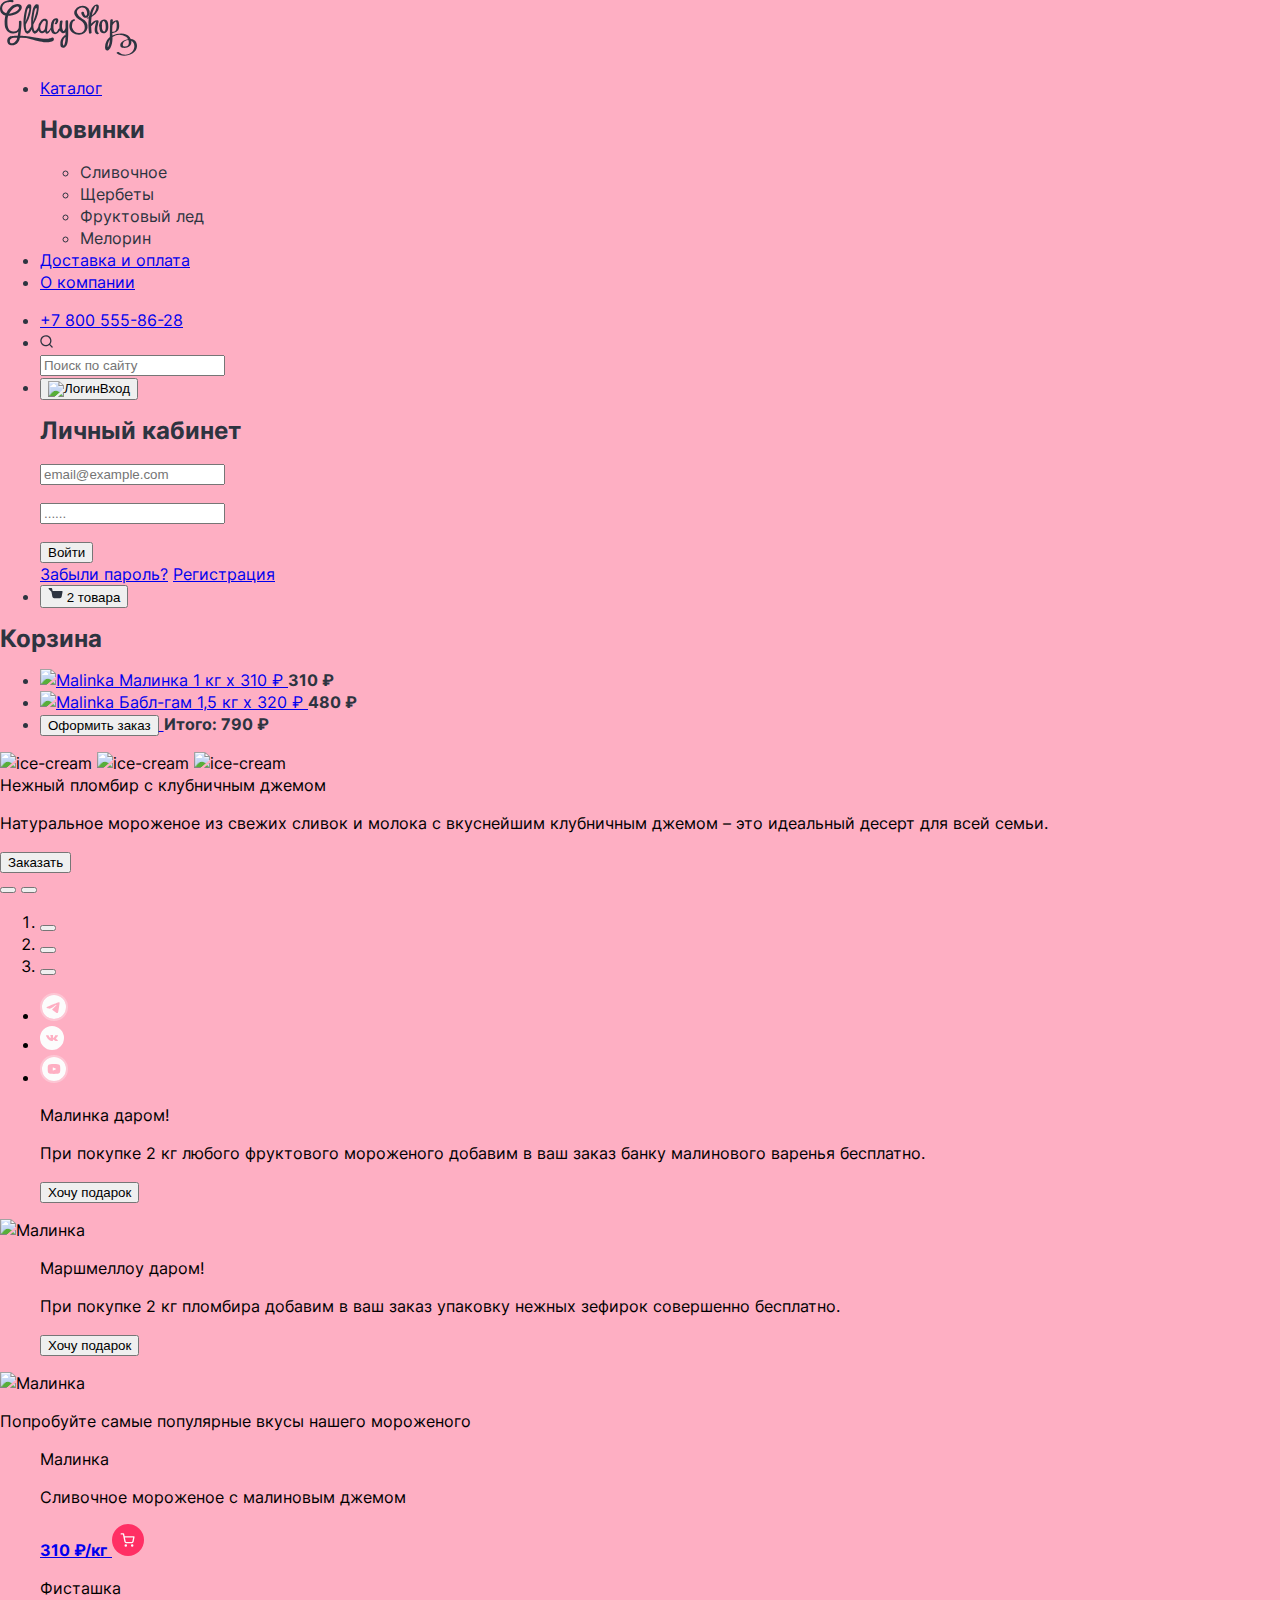
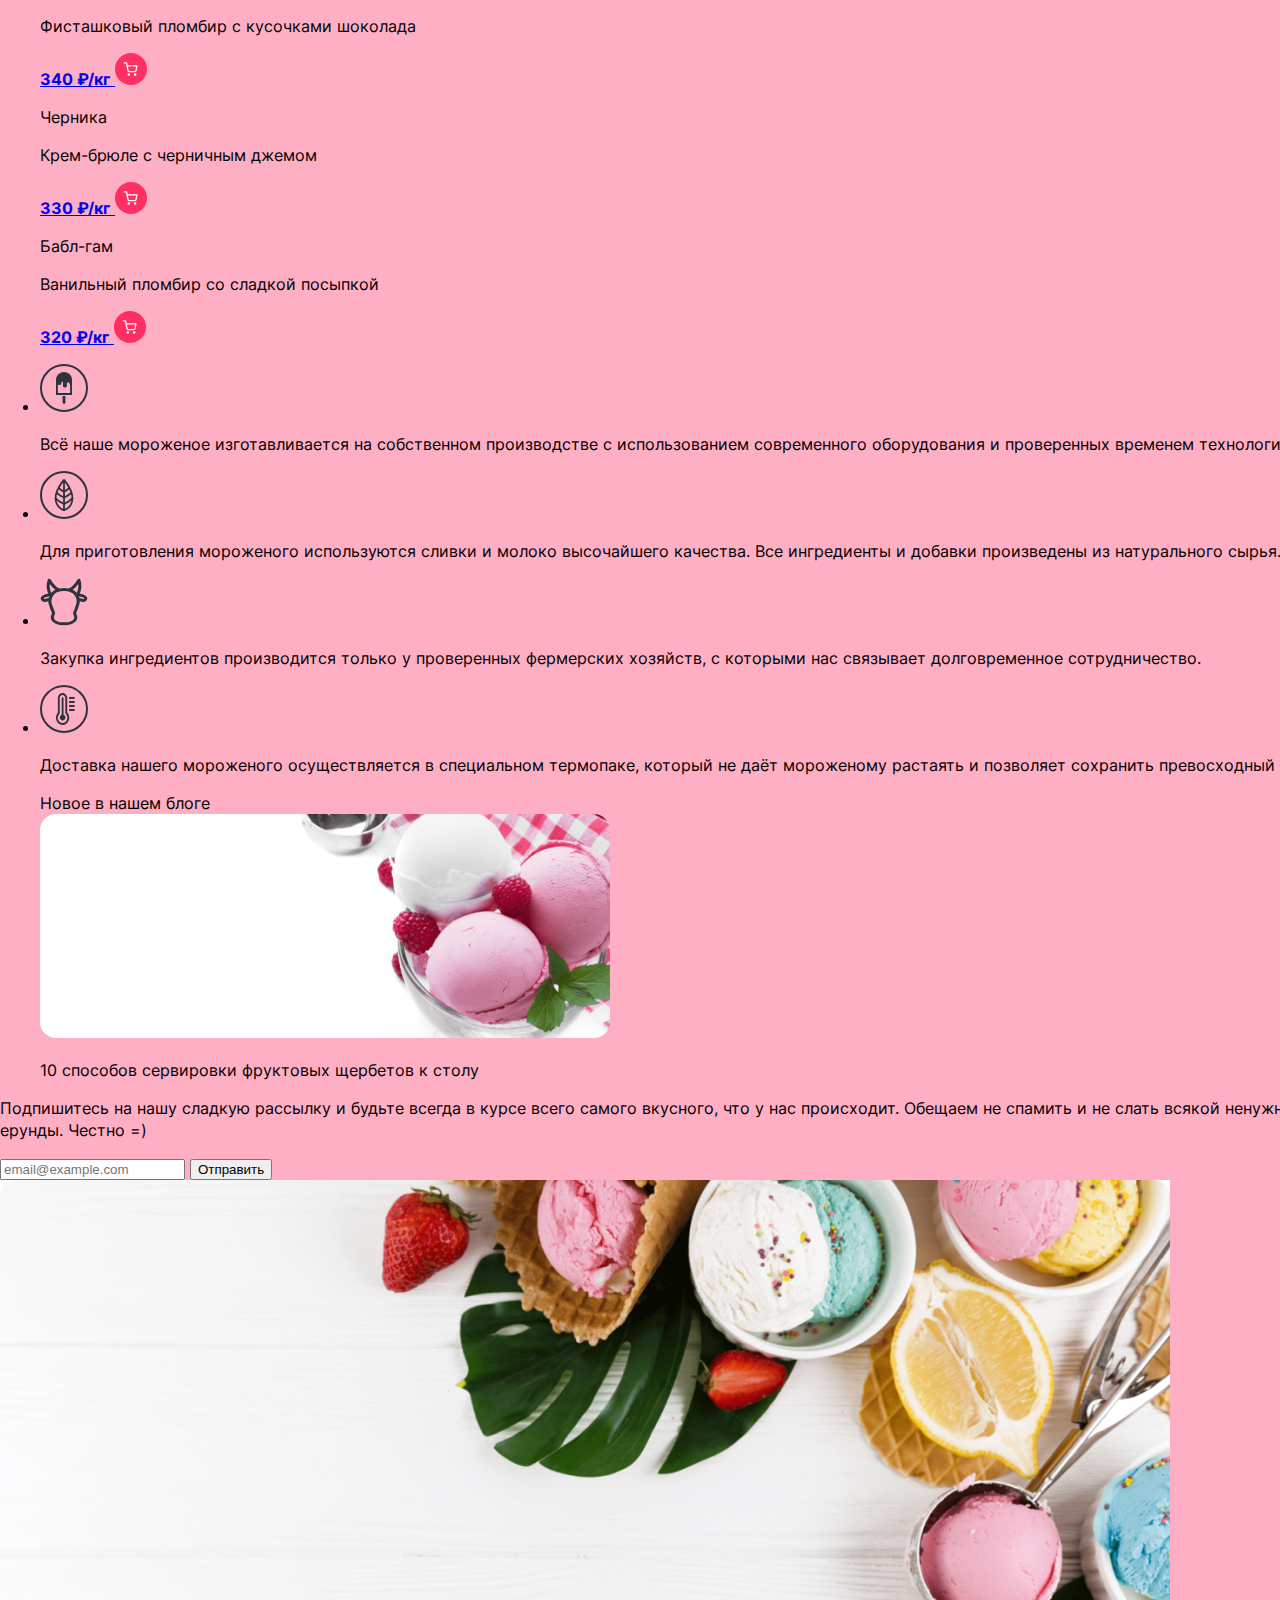
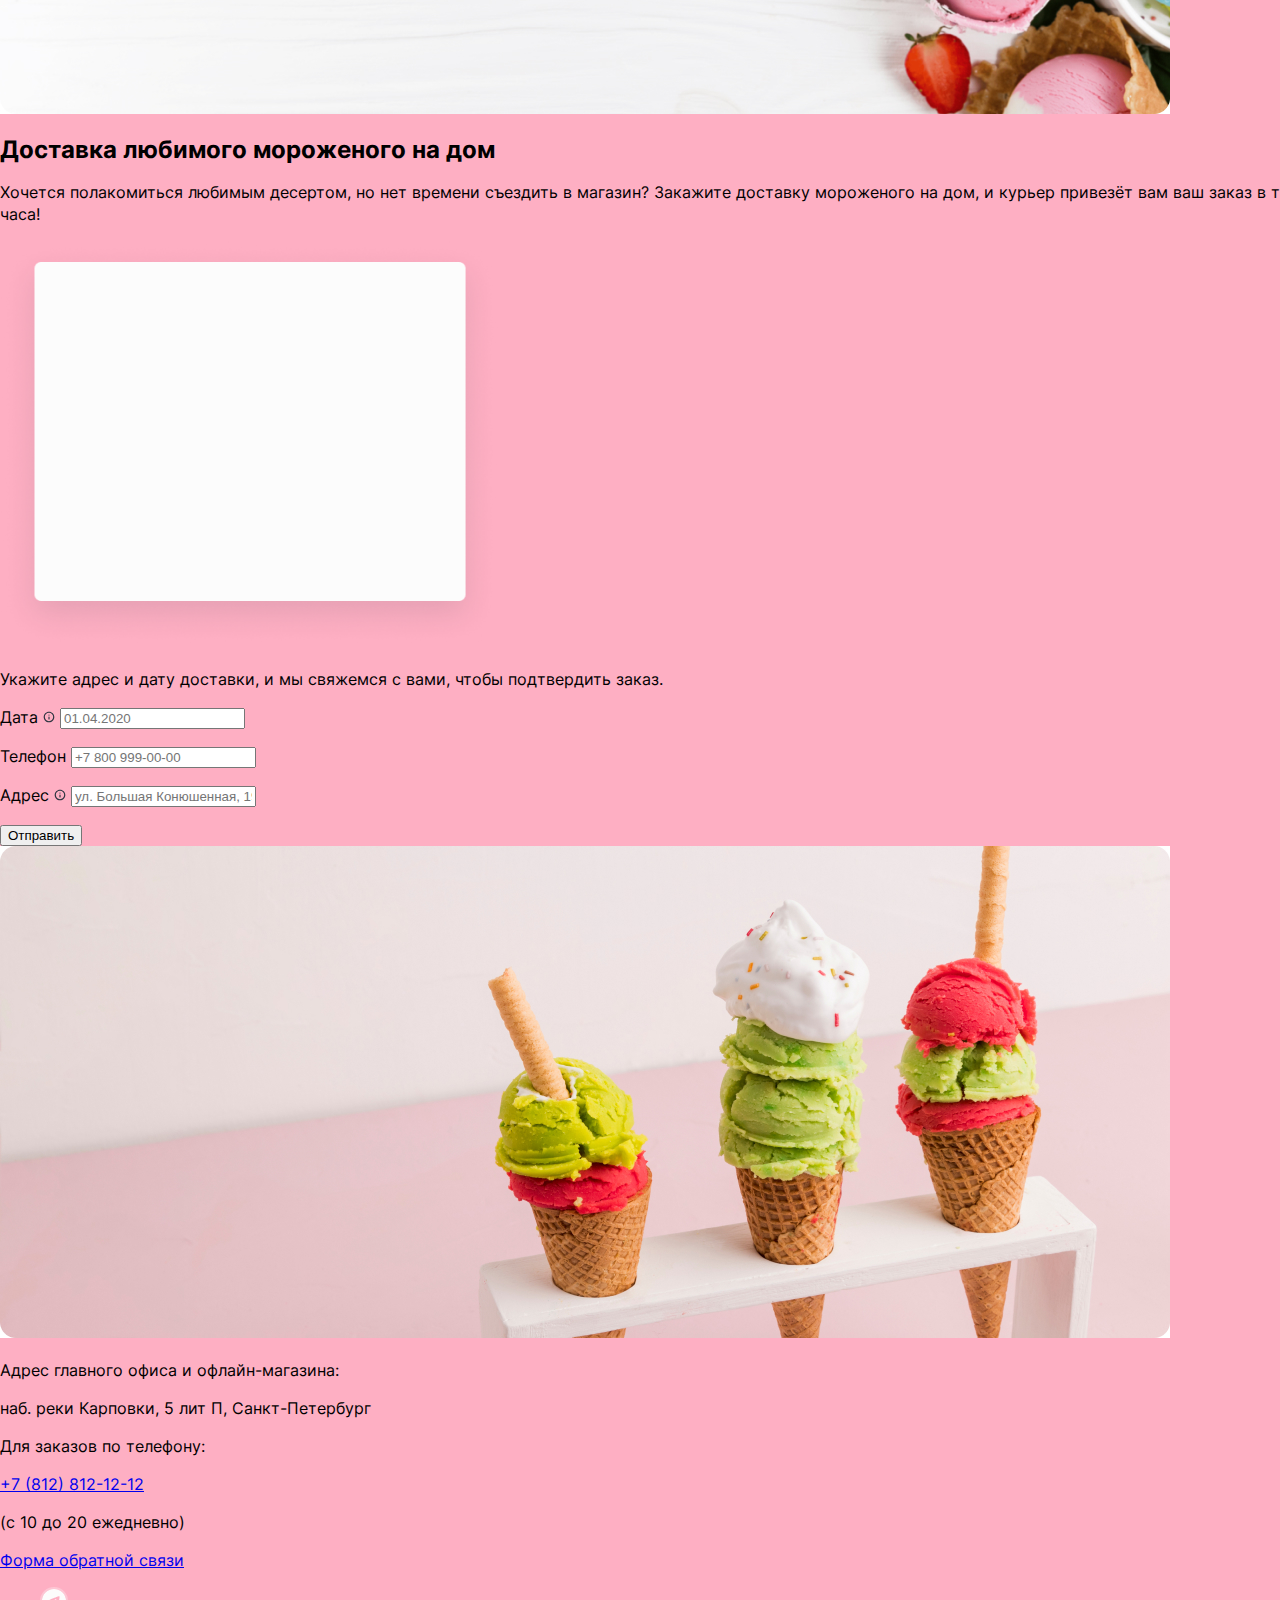
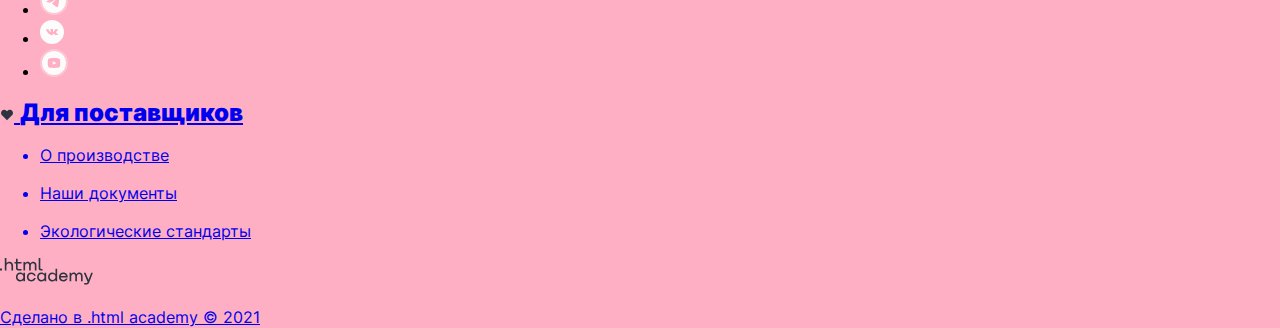
==== index.html @ b11fe1d0 "Внесла правки в версткую" ====
<!DOCTYPE html>
   <html lang="ru">
    <head>
     <meta charset="utf-8">
     <meta name="viewport" content="width=device-width" scale=1.0>
    <title>Магазин "Глейси"</title>
  <link rel="stylesheet" href="./styles/styles.css">
   </head>
  <body class="page-body">
    <div class="page-container">
 <header class="page-header">
  <div class="container">

          <svg xmlns="http://www.w3.org/2000/svg" width="137" height="56" fill="none" viewBox="0 0 137 56"><path fill="#2D3440" d="M52.79 37.57a3.45 3.45 0 0 0-1.91.33s-2.68 2.24-15.89-.34c-9.71-1.9-14.76-1.71-14.76-1.71s1.63-11.18 1.18-14.31a.9.9 0 0 0-.93-.81c-.97 0-1.56.37-1.56.89.08 2.11 0 4.23-.22 6.33a5.36 5.36 0 0 1-5.5 3.5c-4.23-.29-5.12-3.35-5.5-5.43-.36-2.08-.58-7.9.53-10.29 0 0 6.38.23 10.39-3.2 4-3.44 3.75-6.4 1.86-7.68-1.9-1.27-6.34-1.05-9.75 2.08A17.33 17.33 0 0 0 6.2 13.2s-5-1.08-3.86-6.34c1.22-5.49 8.69-4.84 8.69-4.84 1.56.3 1.63.44 2.15-.08.51-.51.89-1.86-1.56-1.94C9.17-.08 1.82 1.14.42 6.04c-1.5 5.21 1.27 8.94 5 9.52 0 0-2.04 9.04.48 13.5a7.95 7.95 0 0 0 7.66 4.4c1.47 0 4.07-.81 4.8-2 0 0-.34 3.2-.63 4.36 0 0-6.18-.08-8.12.9-3.28 1.74-2.6 5.83-1.33 7.28 1.07 1.23 4.28 1.9 6.6.8a8.86 8.86 0 0 0 4.95-6.89c3.76-.19 7.52.22 11.15 1.22 5.5 1.65 13.15 3.18 15.44 3.18 2.3 0 7.13-.66 7.42-2.58.16-1.27-.31-1.93-1.05-2.16ZM14.12 7.67s2.92-2.23 4.32-.83a1.93 1.93 0 0 1 .08 2.52c-.59.77-2.14 3.2-9.5 4.4 0 0 2.32-4.07 5.1-6.08Zm.24 34.8s-4.03 2.21-4.45-.78a2.83 2.83 0 0 1 1.46-3.23c.7-.35 1.66-.79 5.86-.64a5.67 5.67 0 0 1-2.87 4.66Z"/>
  <path fill="#2D3440" d="M65.51 21.23V27.38c-.07.81-.33 1.59-.76 2.27-.27.5-.63.94-1.05 1.32-.47.4-.79-.51-.96-.9-1.24-2.6-.64-6.09-.16-8.82.22-1.3-2.42-.96-2.62.2-.48 2.32-.65 4.7-.5 7.07a1.66 1.66 0 0 0-1.18.66c-.46.97-1.79 4.2-3.41 2.91-1.18-.9-1.3-3.34-1.43-4.71-.14-1.9.1-3.8.73-5.6-.05.15 1.02-2.53 1.49-1.53a3.26 3.26 0 0 1-.55 2.8c-1.4 1.06.78 1.5 1.62.85 1.6-1.2 2.68-5.1-.06-5.57-3.09-.52-4.84 2.61-5.5 5.1-.34 1.42-.49 2.9-.44 4.36-.42.75-1.87 3.17-2.71 3.58-1 .52-.98-.2-.95-.67.04-.47.48-4.6.73-7.4.2-1.1.05-2.25-.45-3.26-.38-.78-3.56-2.53-6.36.75a10.66 10.66 0 0 0-2.74 6.26l-.63 1.21c-1.34 2.46-3.02 3.5-3.62 1.8-.6-1.79-.82-3.67-.66-5.54A34.51
  34.51 0 0 0 37.84 14c1.34-5.96 1.09-8.92.37-9.42-.73-.5-3.79-1.73-5.63 5.6a47.93 47.93 0 0 0-1.42 15.98c-.28.61-.64 1.34-1.1 2.17-1.33 2.46-3 3.5-3.6 1.8-.6-1.79-.81-3.67-.64-5.54a34.51 34.51 0 0 0 4.5-10.51c1.39-6.04 1.11-9 .39-9.5-.72-.5-3.79-1.73-5.62 5.6-1.83 7.32-2.2 15.3-.45 20.67 0 0 .97 3.02 2.77 2.8 1.48-.2 3.25-1.66 4.3-4.4.11.54.26 1.08.43 1.6 0 0 .96 3.02 2.76 2.8 1.22-.15 2.67-1.18 3.69-3.06.63 1.64 2 2.99 3.75 2.68 2.37-.43 2.86-1.72 2.86-1.72s-.04 2.12 1.48 2.12c1.36 0 2.43-.8 3.5-2.82l.7-1.33c.3 1.93 1.1 3.64 2.67 4.32 2.67 1.17 5-1.04 6.37-3.22a3.86 3.86 0 0 0 2.2 2.34 3.32 3.32 0 0 0 3.36-.83v3.14c-.49-.02-.97.11-1.38.38a10.47 10.47 0 0 0-3.73 9.4 2.9 2.9 0 0 0 2.83 2.67c.47 0 .94-.1 1.36-.33 2.76-1.2 3.18-5.36 3.41-7.9.56-6.11.13-12.47.13-18.6 0-1.12-2.59-.6-2.59.33ZM26.93 11.2c.62-2.37 1.19-3.32 1.78-3.32.6 0 .83.64.41 2.68a52.6 52.6 0 0 1-3.64 11.4s.84-8.38 1.45-10.76Zm7.5 0c.61-2.37 1.18-3.32 1.74-3.32.55 0 .83.64.41 2.68-.41 2.05-1.78 7.71-3.64 11.4 0 0
  .9-8.38 1.49-10.76Zm11.45 11.15c-.07.52-.4 3.84-.89 5.63-.48 1.79-.81 2.42-2.25 3.04-1.44.61-2.17-1.27-2.17-1.27-1.03-2.86.34-5.37 1.48-7.09 1.14-1.71 2.3-1.86 2.95-1.78a1.2 1.2 0 0 1 .88 1.47Zm19.56 16.1c.06 2.4-.42 4.79-1.4 6.98-.63.13-.9-.1-1.1-1.1a9.63 9.63 0 0 1 0-2.91 8.06 8.06 0 0 1 2.47-4.6c.04.56.04 1.1.03 1.63ZM82.18 18.7a9.59 9.59 0 0 1-5.08-5.37c-1.14-3.42 2.6-5.94 5.58-5.79 2.98.15 4.58 3.24 4.45 6-.05.98-.66 3.18-1.87 2.03a5.7 5.7 0 0 1-1.39-3.24c-.17-1.08-2.76-.44-2.58.7.52 3.27 4.03 6.87 7.04 3.45A6.59 6.59 0 0 0 86 6.43a9.08 9.08 0 0 0-11.15 3.88c-2.43 4.33 2.44 8.57 5.9 10.12C86.3 23.41 86.5 33 79.13 33.06a7.4 7.4 0 0 1-6.85-5.02c-.5-1.5-.25-6.75 1.78-7.15 1.61-.32 1.18-1.8-.4-1.52-3.3.65-4.52 4.93-4.2 7.93.52 4.77 4.97 7.45 9.46 7.41a8.5 8.5 0 0 0 8.58-6.75 8.4 8.4 0 0 0-5.32-9.26Z"/>
  <path fill="#2D3440" d="M98.73 32.9c-2.54-1.39-1.09-6.76-.7-8.83.24-1.33 1.37-3.39-.44-3.85-2.13-.51-4.66 1.52-6.49 3.46 0-2.24.17-4.48.5-6.7a13.9 13.9 0 0 0 6.39-6.6c1.16-2.33 1.72-7.16-2.2-5.74-3.55 1.25-4.77 5.36-5.89 8.66a26.93 26.93 0 0 0-.97 3.91c-.35.15-.72.28-1.08.4-1.48.46-1.29 1.25.2.79l.73-.23c-.71 5.01-.23 10.27.22 15.2 0 .48 2.67 0 2.58-.7-.2-2.2-.37-4.4-.44-6.58.22-.06.4-.18.56-.35a20.1 20.1 0 0 1 3.56-3.51l.41-.3c.6-.48.71-.49.34 0-.14.85-.32 1.7-.55 2.52-.5 2.69-1.9 7.96 1.2 9.65.66.34 3.06-.67 2.07-1.2Zm-5.78-21.56c.27-.8.64-1.58.98-2.35.42-.96 1.54-4.26 2.35-2.68.65 1.26-.38 3.33-.83 4.53a10.63 10.63 0 0 1-3.56 4.74c.26-1.43.61-2.85 1.06-4.24Z"/>
  <path fill="#2D3440" d="M108.3 26.64c0-2.95-.33-6.72-3.83-7.03-3.84-.35-5.34 3.68-5.4 6.7a.53.53 0 0 0 .32.5c0 2.82.67 6.5 4.01 6.44 3.72-.06 4.9-3.32 4.9-6.61Zm-4.45 4.9c-2.18-.9-1.98-4.66-1.84-6.48a.48.48 0 0 0-.21-.47c.27-1.79.96-4.47
  2.55-3.14 1.26 1.1 1.29 3.71 1.35 5.22.05 1.06-.08 5.53-1.84 4.87h-.01ZM136.35 42.78c-1-2.58-3.2-3.58-5.6-3.69-.27-.65-.61-1.27-1.01-1.86-3.48-5.17-11.75-4.47-17.35-1.78 0-.82-.08-1.63-.11-2.45a6.49 6.49 0 0 0 5.8-2.68c1.48-2.14 1.27-5.93.68-8.32-.55-2.26-2.74-1.86-4.39-1.1-.6.28-1.16.66-1.66 1.12 0-.6.1-1.2.15-1.79.1-1.37-2.53-1.03-2.62.2-.41 5.53-.27 11.04-.4 16.57a13.2 13.2 0 0 0-4.77 10.81c0 2.03 1.72 3.58 3.56 2.13 2.57-1.98 3.36-5.93 3.71-8.94.15-1.35.2-2.7.14-4.05a12.43 12.43 0 0 1 13.54-.1 6.2 6.2 0 0 1 2.02 2.42c-1.42.26-2.8.7-4.11 1.33-1.53.73-3.79 2.47-3.68 4.4a2.69 2.69 0 0 0 2.04 2.69.8.8 0 0 0 .25.08c5.47.9 9.54-2.35 8.76-6.92 2.67 1.46 3.66 4.84 2.71 7.74-2.13 6.53-10.32 7.99-15.09 3.62-.52-.46-2.84.52-2.43.9 6.9 6.32 24.06.47 19.86-10.33Zm-26.66-1.58a13.92 13.92 0 0 1-1.02 4.6c-.22.48-.46.96-.72 1.42 0 0-.23.06-.28-.64 0-2.5.72-4.96 2.09-7.06l-.07 1.68Zm2.78-15.98a.7.7 0 0 0
  .14-.15c.48-.8 1.04-1.56 1.69-2.24.47-.54 1-1 1.61-1.36.29.14.58.9.69 1.9.27 2.49.39 9.04-3.51 8.42-.3-.02-.6.04-.9.15 0-2.27.12-4.49.28-6.72Zm11.65 21.23h-.05c-1.5-.35-1.34-1.78-1.14-2.75.43-2.26 3.18-3.48 5.44-3.58 1.15 3.22.26 7.08-4.25 6.33Z"/>
         </svg>
    <nav class="navigation-menu">
     <ul class="navigation-list">
      <li class="navigation-item">
        <a class="navigation-link" href="catalog.html">
          Каталог</a>
          </li>

          <div class="popover-catalog popover-open">
            <section class="popover-content">
            <h2 class="new-products">Новинки</h2>
          <ul class="catalog-list">
            <li class="catalog-item">Сливочное</li>
            <li class="catalog-item">Щербеты</li>
            <li class="catalog-item">Фруктовый лед</li>
            <li class="catalog-item">Мелорин</li>
            </ul>
            </section>
           </div>
            <li class="navigation-item">
        <a class="navigation-link" href="fag.html">
          Доставка и оплата</a>
      </li>
       <li class="navigation-item">
        <a class="navigation-link" href="about.html">
          О компании</a>
      </li>
    </ul>
    <ul class="navigation-list navigation-user-menu">
      <li class="navigation-user-item">
         <a class="contacts-phone" href="tel:+7 (800) 800 555 86 28">+7 800 555-86-28</a>
      </li>
      <li class="navigation-user-item">
       <div class="search">
        <form class="search-form" action="https://echo.htmlacademy.ru/"
            method="post">
<svg xmlns="http://www.w3.org/2000/svg" fill="none" viewBox="0 0 14 14"  width="13" height="13"><path fill="#2D3440" fill-rule="evenodd"
   d="M1.66 6.19a4.67 4.67 0 1 1 9.34 0 4.67 4.67 0 0 1-9.34 0Zm8.42 4.69a6 6 0 1 1 .94-.94l2.45 2.44a.67.67 0 1 1-.94.95l-2.45-2.45Z"
   clip-rule="evenodd"/></svg>
    </form>
   <div class="popover-search popover-open">
            <section class="popover-search-content">
            <h2 class="visually-hidden">Поиск по сайту</h2>
    <label for="navigation-search"></label>
              <input class="field" placeholder="Поиск по сайту" type="search"
                name="navigation-search" id="navigation-search" required>
            </section>
     </div>
    </div>
    </li>
       <li class="navigation-item">
        <a class="navigation-link" href="#">
        <button class="button-compare" type="submit"><img
                class="icons-compare" src="./images/Log-in.svg" width="12"
                height="12" alt="Логин">Вход</button>
          </a>
          </li>
          <div class="popover-personal popover-open">
            <section class="popover-account-content">
            <h2 class="personal-account">Личный кабинет</h2>
<form class="appointment-form" action="https://echo.htmlacademy.ru/"
            method="post">
            <p class="appointment-form-email">
              <label for="email"></label>
                <input class="email-field" type="email"
                name="email" placeholder="email@example.com"
                id="email" required></p>
                 <p class="appointment-form-password">
                <label for="password-field"></label>
                <input class="field" type="password"
                name="password-field"  placeholder="......"
                id="password-field" required></p>
      <button class="button-enter-button" type="submit">Войти</button>
      </form>
          <a class="navigation-link" href="#">
          Забыли пароль?</a>
          <a class="navigation-link" href="#">
          Регистрация</a>
          </li>

       <li class="navigation-item">
        <a class="navigation-link" href="#">
          <button class="button-counter" type="submit">
<svg xmlns="http://www.w3.org/2000/svg" width="15" height="14" fill="none" viewBox="0 0 15 14"><path fill="#2D3440" fill-rule="evenodd"
  d="M.5.77c0-.36.3-.66.67-.66h2.31c.32 0 .6.22.66.53l.47 2.37h9.3a.67.67 0 0 1 .66.79l-.93 4.86a1.83 1.83 0 0 1-1.82 1.47H6.2a1.83 1.83 0 0 1-1.82-1.47l-.96-4.83-.01-.05-.47-2.
  34H1.17A.67.67 0 0 1 .5.77Zm5.3 10.35a1.25 1.25 0 1 0 0 2.49 1.25 1.25 0 0 0 0-2.5Zm6.38 0a1.25 1.25 0 1 0 0 2.49 1.25 1.25 0 0 0 0-2.5Z" clip-rule="evenodd"/></svg>
          2 товара</button></a>
          </li>
        </ul>
          </section>
          </nav>
          </div>
           <div class="popover-cart popover-open">
            <section class="popover-arrange">
            <h2 class="cart">Корзина</h2>
<ul class="choice-list">

  <li class="choice-item">
    <a class="navigation-link" href="#"><img class="Malinka" src="./images/Малинка.jpg" width="46" height="46" alt="Malinka">
   Малинка
  <span>1 кг х 310 ₽</span>
   </a>
  <b>310 ₽</b>
</li>
  <li class="choice-item">
    <a class="navigation-link" href="#"><img class="Malinka" src="./images/Бабл-гам.jpg" width="46" height="46" alt="Malinka">
   Бабл-гам
   <span>1,5 кг х 320 ₽</span>
   </a>
  <b class="price">480 ₽</b>
  </li>
  <li class="place-order-item">
    <a class="place-order-link" href="#">
  <button class="button-arrange" type="submit">Оформить заказ</button>
  </a>
  <b class="price">Итого: 790 ₽</b>
      </li>
     </ul>
     </section>
     </div>
    </nav>
  </div>
</header>

<main class="main-index">
  <h1 class="visually-hidden">Магазин "Глейси"</h1>
<section class="exposition">
  <h2 class="visually-hidden">Экспозиция</h2>
<div class="wrapper-exposition">
      <img class="slider-image" src="./images/Мороженко.jpg" alt="ice-cream" width="327"
              height="507">
              <img class="slider-image-show" src="./images/Слайдшоу_next.jpg" alt="ice-cream" width="100"
              height="150">
              <img class="slider-image-show1" src="./images/Слайдшоу1_next.jpg" alt="ice-cream" width="100"
              height="150">
      </div>
  <span class="exposition-title">Нежный пломбир
с клубничным джемом</span>
<p class="exposition-description">Натуральное мороженое из свежих сливок
и молока с вкуснейшим клубничным джемом – это идеальный десерт для всей семьи. </p>
<button class="button-order" type="submit">Заказать</button>
<div class="slider-controls">
  <button class="slider-button slider-prev" type="button">
        <span class="visually-hidden">Предыдущее фото</span>
      </button>
  <button class="slider-button slider-next" type="button">
         <span class="visually-hidden">Следующее фото</span>
      </button>
    </div>
<ol class="slider-pagination">
    <li class="slider-pagination-item">
      <button class="slider-pagination-button slider-pagination-button-current" type="button">
        <span class="visually-hidden">1 фото</span>
      </button>
    </li>
   <li class="slider-pagination-item">
      <button class="slider-pagination-button" type="button">
        <span class="visually-hidden">2 фото</span>
      </button>
   </li>
   <li class="slider-pagination-item">
      <button class="slider-pagination-button" type="button">
        <span class="visually-hidden">3 фото</span>
      </button>
   </li>
      </ol>

<div class="social-network">
  <ul class="social-list">
    <li class="social-item">
      <a class="button" href="#">
<svg xmlns="http://www.w3.org/2000/svg" width="28" height="28" fill="none" viewBox="0 0 28 28"><path fill="#FCFCFC" fill-rule="evenodd"
  d="M26 14a12 12 0 1 1-24 0 12 12 0 0 1 24 0Zm-11.57-3.14c-1.17.48-3.5 1.49-7 3.01-.57.23-.86.45-.9.67-.04.36.42.5 1.04.7l.27.08c.6.2 1.43.44 1.86.45.39 0 .82-.16 1.3-.48 3.27-2.21 4.96-3.33 5.06-3.35.08-.02.18-.04.25.02.07.07.07.18.06.22-.05.19-1.84 1.86-2.77 2.72a28.24 28.24 0 0 0-.82.79c-.57.54-1 .96.02 1.63.5.32.89.59 1.28.85a88.77 88.77 0 0 0 1.8 1.23c.5.35.95.67 1.5.62.32-.03.66-.33.82-1.23.4-2.13 1.18-6.73 1.36-8.63.01-.16 0-.31-.02-.47a.5.5 0 0 0-.17-.33.78.78 0 0 0-.46-.14c-.46.01-1.15.25-4.48 1.64Z"
  clip-rule="evenodd"/><rect width="26" height="26" x="1" y="1" stroke="#FCFCFC" stroke-opacity=".3"
  stroke-width="2" rx="13"/></svg>
   <span class="visually-hidden">
Телеграм
   </span>
  </a>
</li>
 <li class="social-item">
      <a class="button" href="#">
<svg xmlns="http://www.w3.org/2000/svg" width="24" height="24" fill="none" viewBox="0 0 24 24"><path fill="#FCFCFC"
  fill-rule="evenodd" d="M24 12a12 12 0 1 1-24 0 12 12 0 0 1 24 0Zm-11.41 2.97h-.72s-1.58.09-2.98-1.18C7.37 12.4 6.03 9.65 6.03 9.65s-.07-.18 0-.27c.1-.1.36-.1.36-.1l1.72-.01s.16.02.27.1c.1.05.15.17.15.17s.28.61.65 1.17c.71 1.08 1.05 1.32 1.29 1.2.35-.16.25-1.53.25-1.53s0-.5-.18-.71c-.14-.17-.41-.22-.53-.24-.1-.01.06-.2.26-.3.31-.13.86-.13 1.5-.13.5 0 .65.03.84.07.46.1.44.41.41 1.08l-.02.7v.18c-.01.34-.02.73.23.88.13.07.45 0 1.26-1.19.38-.56.66-1.23.66-1.23s.07-.12.16-.17c.1-.05.24-.04.24-.04h1.8s.54-.06.63.15c.1.23-.2.75-.94 1.61-.7.82-1.03 1.12-1 1.38.01.2.23.38.66.72.89.73 1.13 1.1 1.18 1.2l.01.01c.4.58-.44.62-.44.62l-1.6.02s-.34.06-.8-.2a3.94 3.94 0 0 1-.69-.6c-.33-.34-.65-.66-.91-.58-.45.12-.44.96-.44.96s0 .18-.1.28c-.1.1-.32.12-.32.12Z"
  clip-rule="evenodd"/></svg>
   <span class="visually-hidden">
В Контакте
   </span>
  </a>
</li>
<li class="social-item">
      <a class="button" href="#">
        <svg xmlns="http://www.w3.org/2000/svg" width="28" height="28" fill="none" viewBox="0 0 28 28"><path fill="#FCFCFC" d="m16 13.8-2.8-1.32c-.25-.11-.45.01-.45.29v2.46c0 .28.2.4.45.29L16 14.2c.25-.12.25-.3 0-.42ZM14 2a12 12 0 1 0 0 24 12 12 0 0 0 0-24Zm0 16.88c-6.14 0-6.25-.56-6.25-4.88s.1-4.88 6.25-4.88c6.14 0 6.25.56 6.25 4.88s-.1 4.88-6.25 4.88Z"/>
          <rect width="26" height="26" x="1" y="1" stroke="#FCFCFC" stroke-opacity=".3" stroke-width="2" rx="13"/></svg>
   <span class="visually-hidden">
Youtube
   </span>
  </a>
</li>
  </ul>
</div>
</section>
<section class="discount">
  <h2 class="visually-hidden">Выгодное предложение</h2>
  <div class="wrapper-discount">
    <div class="banner-card-malinka">
<figure>
  <figcaption>Малинка даром!</figcaption>
  <p class="description-product">При покупке 2 кг любого фруктового мороженого
    добавим в ваш заказ банку малинового варенья бесплатно.</p>
    <button class="gift" type="button">Хочу подарок</button>
</figure>
</div>
<div class="raspberry">
  <img class="photo-banner" src="./images/малина фото.jpg" width="219" height="268" alt="Малинка">
</div>
 <div class="banner-card-malinka">
<figure>
  <figcaption>Маршмеллоу даром!</figcaption>
  <p class="description-product">При покупке 2 кг пломбира добавим в ваш заказ упаковку нежных зефирок совершенно бесплатно.</p>
    <button class="gift" type="button">Хочу подарок</button>
</figure>
</div>
<div class="marshmallow">
  <img class="photo-banner1" src="./images/marshmallow фото.jpg" width="219" height="268" alt="Малинка">
</div>
    </div>
  </div>
</section>
<div class="container-popular">
<section class="popular-tastes">
<h2 class="visually-hidden">Популярные вкусы</h2>
  <p class="popular-title-tastes">Попробуйте самые популярные вкусы нашего мороженого</p>
  <div class="container-card">
<figure>
  <figcaption>Малинка</figcaption>
  <p class="description-title">Сливочное мороженое с малиновым джемом</p>
  <a class="cart-link" href="#">
    <b class="price">310 ₽/кг</b>
<svg xmlns="http://www.w3.org/2000/svg" width="32" height="32" fill="none" viewBox="0 0 32 32"><rect width="32" height="32" fill="#FF2F64" rx="16"/><path fill="#FCFCFC"
  fill-rule="evenodd" d="M9.17 9.25a.67.67 0 0 0 0 1.33h1.77l.47 2.34v.05l.97 4.84a1.83 1.83 0 0 0 1.82 1.46h5.62a1.83 1.83 0 0 0 1.82-1.46v-.01l.93-4.86a.67.67 0 0 0-.66-.8h-9.3l-.47-2.35a.67.67 0 0 0-.66-.54H9.17Zm4.52 8.3-.81-4.07h8.23l-.78 4.07a.5.5 0 0 1-.49.4H14.18a.5.5 0 0 1-.49-.4Zm-1.13 3.96a1.25 1.25 0 1 1 2.49 0 1.25 1.25 0 0 1-2.5 0Zm6.37 0a1.25 1.25 0 1 1 2.5 0 1.25 1.25 0 0 1-2.5 0Z"
  clip-rule="evenodd"/></svg>
  </a>
</figure>
<figure>
  <figcaption>Фисташка</figcaption>
  <p class="description-title">Фисташковый пломбир с кусочками шоколада</p>
  <a class="cart-link" href="#">
    <b class="price">340 ₽/кг</b>
<svg xmlns="http://www.w3.org/2000/svg" width="32" height="32" fill="none" viewBox="0 0 32 32"><rect width="32" height="32" fill="#FF2F64" rx="16"/><path fill="#FCFCFC"
  fill-rule="evenodd" d="M9.17 9.25a.67.67 0 0 0 0 1.33h1.77l.47 2.34v.05l.97 4.84a1.83 1.83 0 0 0 1.82 1.46h5.62a1.83 1.83 0 0 0 1.82-1.46v-.01l.93-4.86a.67.67 0 0 0-.66-.8h-9.3l-.47-2.35a.67.67 0 0 0-.66-.54H9.17Zm4.52 8.3-.81-4.07h8.23l-.78 4.07a.5.5 0 0 1-.49.4H14.18a.5.5 0 0 1-.49-.4Zm-1.13 3.96a1.25 1.25 0 1 1 2.49 0 1.25 1.25 0 0 1-2.5 0Zm6.37 0a1.25 1.25 0 1 1 2.5 0 1.25 1.25 0 0 1-2.5 0Z"
  clip-rule="evenodd"/></svg>
  </a>
</figure>
<figure>
  <figcaption>Черника</figcaption>
  <p class="description-title">Крем-брюле
с черничным джемом</p>
  <a class="cart-link" href="#">
    <b class="price">330 ₽/кг</b>
<svg xmlns="http://www.w3.org/2000/svg" width="32" height="32" fill="none" viewBox="0 0 32 32"><rect width="32" height="32" fill="#FF2F64" rx="16"/><path fill="#FCFCFC"
  fill-rule="evenodd" d="M9.17 9.25a.67.67 0 0 0 0 1.33h1.77l.47 2.34v.05l.97 4.84a1.83 1.83 0 0 0 1.82 1.46h5.62a1.83 1.83 0 0 0 1.82-1.46v-.01l.93-4.86a.67.67 0 0 0-.66-.8h-9.3l-.47-2.35a.67.67 0 0 0-.66-.54H9.17Zm4.52 8.3-.81-4.07h8.23l-.78 4.07a.5.5 0 0 1-.49.4H14.18a.5.5 0 0 1-.49-.4Zm-1.13 3.96a1.25 1.25 0 1 1 2.49 0 1.25 1.25 0 0 1-2.5 0Zm6.37 0a1.25 1.25 0 1 1 2.5 0 1.25 1.25 0 0 1-2.5 0Z"
  clip-rule="evenodd"/></svg>
  </a>
</figure>
<figure>
  <figcaption>Бабл-гам</figcaption>
  <p class="description-title">Ванильный пломбир
со сладкой посыпкой</p>
  <a class="cart-link" href="#">
    <b class="price">320 ₽/кг</b>
<svg xmlns="http://www.w3.org/2000/svg" width="32" height="32" fill="none" viewBox="0 0 32 32"><rect width="32" height="32" fill="#FF2F64" rx="16"/><path fill="#FCFCFC"
  fill-rule="evenodd" d="M9.17 9.25a.67.67 0 0 0 0 1.33h1.77l.47 2.34v.05l.97 4.84a1.83 1.83 0 0 0 1.82 1.46h5.62a1.83 1.83 0 0 0 1.82-1.46v-.01l.93-4.86a.67.67 0 0 0-.66-.8h-9.3l-.47-2.35a.67.67 0 0 0-.66-.54H9.17Zm4.52 8.3-.81-4.07h8.23l-.78 4.07a.5.5 0 0 1-.49.4H14.18a.5.5 0 0 1-.49-.4Zm-1.13 3.96a1.25 1.25 0 1 1 2.49 0 1.25 1.25 0 0 1-2.5 0Zm6.37 0a1.25 1.25 0 1 1 2.5 0 1.25 1.25 0 0 1-2.5 0Z"
  clip-rule="evenodd"/></svg>
  </a>
</figure>
    </div>
</section>
</div>
 <section class="advantages">
<div class="wrapper-advantages">
    <h2 class="visually-hidden">Преимущества</h2>
    <ul class="advantages-list">
      <li class="advantages-item">
        <img class="advantages-img" src="./images/Мороженое.svg" width="48" height="48" alt="Мороженое">
        <p class="advantages-description">Всё наше мороженое изготавливается на собственном производстве с
          использованием современного оборудования и проверенных временем технологий.</p>
      </li>
      <li class="advantages-item">
        <img class="icon" src="./images/Листик.svg" width="48" height="48" alt="Мороженое">
        <p class="advantages-description">Для приготовления мороженого используются сливки и молоко высочайшего качества. Все ингредиенты
и добавки произведены из натурального сырья.</p>
      </li>
      <li class="advantages-item">
        <img class="icon" src="./images/Корова.svg" width="48" height="48" alt="Мороженое">
        <p class="advantages-description">Закупка ингредиентов производится только
у проверенных фермерских хозяйств, с которыми
нас связывает долговременное сотрудничество.</p>
      </li>
      <li class="advantages-item">
        <img class="icon" src="./images/Градусник.svg" width="48" height="48" alt="Мороженое">
        <p class="advantages-description">Доставка нашего мороженого осуществляется в специальном термопаке,
          который не даёт мороженому растаять и позволяет сохранить превосходный вкус.
        </p>
      </li>
    </ul>
  </section>
</div>
  <div class="new">
  <figure>
  <figcaption>Новое в нашем блоге</figcaption>
  <img class="new-serving" src="./images/Новости.svg" width="570" height="224" alt="Сервировка">
  <p class="latest-news">10 способов сервировки фруктовых щербетов
к столу</p>
</div>
<div class="newsletter-wrapper">
<p class="description">Подпишитесь на нашу сладкую рассылку и будьте всегда
в курсе всего самого вкусного, что у нас происходит. Обещаем не спамить и не слать всякой ненужной ерунды. Честно =)</p>
<form class="appointment-form" action="https://echo.htmlacademy.ru/"
            method="post">
 <label for="email"></label>
  <input class="email-field" type="email" name="email" placeholder="email@example.com"
                id="email-field" required>
  <button class="button-arrange" type="submit">Отправить</button>
</div>
</section>
</div>
<div class="delivery-wrapper">
<img class="delivery-img" src="./images/Доставка.jpg" width="1170" height="534" alt="Мороженое">
<div class="wrapper">
<section class="home-delivery">
  <h2 class="deliveri-title">Доставка любимого мороженого на дом</h2>
  <p class="description">Хочется полакомиться любимым десертом, но нет времени съездить в магазин?
    Закажите доставку мороженого на дом, и курьер привезёт вам ваш заказ в течение часа!</p>
</div>
<div class="deliveri-wrapper-form">
  <img src="./images/Форма.png" width="500" height="406" alt="фон">
  <p class="appointment-content">Укажите адрес и дату доставки, и мы свяжемся с вами, чтобы подтвердить заказ.</p>
<form class="appointment-form" action="https://echo.htmlacademy.ru/"
            method="post">
            <p class="appointment-form-date">
 <label for="appointment-date">Дата</label>
  <img src="./images/Union1.svg" width="12,5" height="12,5">
  <input class="date-field" type="text" name="appointment-date" placeholder="01.04.2020"
                id="appointment-date" required></p>
                <p class="appointment-form-tel">
   <label for="appointment-tel">Телефон</label>
  <input class="tel-field" type="tel" name="appointment-tel" placeholder="+7 800 999-00-00"
                id="appointment-tel" required></p>
                <p class="appointment-form-adress">
  <label for="appointment-adress">Адрес
  <img src="./images/Union1.svg" width="12,5" height="12,5"></label>
  <input class="adress-field" type="text" name="appointment-adress" placeholder="ул. Большая Конюшенная, 19/8"
                id="appointment-adress" required></p>
                </form>
  <button class="button-arrange" type="submit">
    <span class="to-send">Отправить</span>
  </button>
</div>


<div class="wrapper-feedback">
  <img src="./images/Обратная связь.jpg" width="1170" height="492" alt="фон">
  <div class="wrapper-contacts">
 <section class="contacts">
  <h2 class="visually-hidden">Обратная связь</h2>
  <adress class="contacts-adress">
  <p class="contacts-adress-text">Адрес главного офиса и офлайн-магазина:</p>
  <p class="contacts-description">наб. реки Карповки, 5 лит П, Санкт-Петербург</p>
    <p class="contacts-phone-title">Для заказов по телефону:</p>
  <a class="contacts-phone" href="tel:+78128121212">+7 (812) 812-12-12</a>
  <p class="contacts-subtitle">(с 10 до 20 ежедневно)</p>
  <a class="button button-feedback" href="#">Форма обратной связи</a>
 </section>
  </div>
</div>
</main>
 <footer class="page-footer"></footer>
<div class="wrapper-footer">
    <section class="footer-info">
      <h2 class="visually-hidden">Для поставщиков</h2>
    <ul class="social-list">
    <li class="social-item">
      <a class="button" href="https://t.me/htmlacademy">
<svg xmlns="http://www.w3.org/2000/svg" width="28" height="28" fill="none" viewBox="0 0 28 28"><path fill="#FCFCFC" fill-rule="evenodd"
  d="M26 14a12 12 0 1 1-24 0 12 12 0 0 1 24 0Zm-11.57-3.14c-1.17.48-3.5 1.49-7 3.01-.57.23-.86.45-.9.67-.04.36.42.5 1.04.7l.27.08c.6.2 1.43.44 1.86.45.39 0 .82-.16 1.3-.48 3.27-2.21 4.96-3.33 5.06-3.35.08-.02.18-.04.25.02.07.07.07.18.06.22-.05.19-1.84 1.86-2.77 2.72a28.24 28.24 0 0 0-.82.79c-.57.54-1 .96.02 1.63.5.32.89.59 1.28.85a88.77 88.77 0 0 0 1.8 1.23c.5.35.95.67 1.5.62.32-.03.66-.33.82-1.23.4-2.13 1.18-6.73 1.36-8.63.01-.16 0-.31-.02-.47a.5.5 0 0 0-.17-.33.78.78 0 0 0-.46-.14c-.46.01-1.15.25-4.48 1.64Z"
  clip-rule="evenodd"/><rect width="26" height="26" x="1" y="1" stroke="#FCFCFC" stroke-opacity=".3"
  stroke-width="2" rx="13"/></svg>
   <span class="visually-hidden">
Телеграм
   </span>
  </a>
</li>
 <li class="social-item">
      <a class="button" href="https://vk.com/htmlacademy">
<svg xmlns="http://www.w3.org/2000/svg" width="24" height="24" fill="none" viewBox="0 0 24 24"><path fill="#FCFCFC"
  fill-rule="evenodd" d="M24 12a12 12 0 1 1-24 0 12 12 0 0 1 24 0Zm-11.41 2.97h-.72s-1.58.09-2.98-1.18C7.37 12.4 6.03 9.65 6.03 9.65s-.07-.18 0-.27c.1-.1.36-.1.36-.1l1.72-.01s.16.02.27.1c.1.05.15.17.15.17s.28.61.65 1.17c.71 1.08 1.05 1.32 1.29 1.2.35-.16.25-1.53.25-1.53s0-.5-.18-.71c-.14-.17-.41-.22-.53-.24-.1-.01.06-.2.26-.3.31-.13.86-.13 1.5-.13.5 0 .65.03.84.07.46.1.44.41.41 1.08l-.02.7v.18c-.01.34-.02.73.23.88.13.07.45 0 1.26-1.19.38-.56.66-1.23.66-1.23s.07-.12.16-.17c.1-.05.24-.04.24-.04h1.8s.54-.06.63.15c.1.23-.2.75-.94 1.61-.7.82-1.03 1.12-1 1.38.01.2.23.38.66.72.89.73 1.13 1.1 1.18 1.2l.01.01c.4.58-.44.62-.44.62l-1.6.02s-.34.06-.8-.2a3.94 3.94 0 0 1-.69-.6c-.33-.34-.65-.66-.91-.58-.45.12-.44.96-.44.96s0 .18-.1.28c-.1.1-.32.12-.32.12Z"
  clip-rule="evenodd"/></svg>
   <span class="visually-hidden">
В Контакте
   </span>
  </a>
</li>
<li class="social-item">
      <a class="button" href="https://www.youtube.com/user/htmlacademyru">
        <svg xmlns="http://www.w3.org/2000/svg" width="28" height="28" fill="none" viewBox="0 0 28 28"><path fill="#FCFCFC" d="m16 13.8-2.8-1.32c-.25-.11-.45.01-.45.29v2.46c0 .28.2.4.45.29L16 14.2c.25-.12.25-.3 0-.42ZM14 2a12 12 0 1 0 0 24 12 12 0 0 0 0-24Zm0 16.88c-6.14 0-6.25-.56-6.25-4.88s.1-4.88 6.25-4.88c6.14 0 6.25.56 6.25 4.88s-.1 4.88-6.25 4.88Z"/>
          <rect width="26" height="26" x="1" y="1" stroke="#FCFCFC" stroke-opacity=".3" stroke-width="2" rx="13"/></svg>
   <span class="visually-hidden">
Youtube
   </span>
  </a>
</li>
  </ul>
  <section class="for-suppliers">
    <a class="info" href="#">
    <h2 class="information">
      <img class="info-img" src="./images/Vector-footer.svg" width="14" height="12" alt="Сердце">
      <strong>Для поставщиков</strong>
    </h2>
  <ul class="info-list">
    <li class="info-item">
     <p class="content-info">О производстве</p>
    </li>
    <li class="info-item">
     <p class="content-info">Наши документы</p>
    </li>
    <li class="info-item">
     <p class="content-info">Экологические стандарты</p>
    </li>
  </ul>
  </a>
  <a href="https://htmlacademy.ru/">
  <img class="footer-info-logo" src="./images/logo_htmlacademy.svg" width="93" height="27" alt="logo_htmlacademy">
  <p class="about-text">Сделано в <a class="htmlacademy-link" href="https://htmlacademy.ru/">.html academy © 2021</a>
  </p>

</section>
  </footer>
</div>

  </body>
</html>
---- styles/styles.css ----
@font-face {
  font-family: "Inter";
  font-style: normal;
  font-weight: 400;
  src: url(../fonts/inter-400.woff2) format(woff2);
  font-display: swap;
}

@font-face {
  font-family: "Inter";
  font-style: normal;
  font-weight: 700;
  src: url(../fonts/inter-700.woff2) format(woff2);
  font-display: swap;
}

@font-face {
  font-family: "Inter";
  font-style: normal;
  font-weight: 900;
  src: url(../fonts/inter-900.woff2) format(woff2);
  font-display: swap;
}


.visually-hidden {
position: absolute;
width: 1px;
height: 1px;
margin: -1px;
border: 0;
padding: 0;
white-space: nowrap;
-webkit-clip-path: inset(100%);
  clip-path: inset(100%);
  clip: rect(0 0 0 0);
  overflow: hidden;
}
*,
*::before,
*::after {
  box-sizing: border-box;
}


html {
  height: 100%;
}


.page-body {
  margin: 0;
  padding: 0;
  min-width: 1366px;
  min-height: 3917px;
  background-color: #FEAFC3;
  color: black;
  font-family: "Inter", sans-serif;
  font-style: normal;
  font-size: 16px;
  line-height: 22px;

}

.page-header {
background-color: #FEAFC3;
color: rgba(45, 52, 64, 1);
  min-width: 1170px;
  margin: 0 auto;
  align-items: center;
}
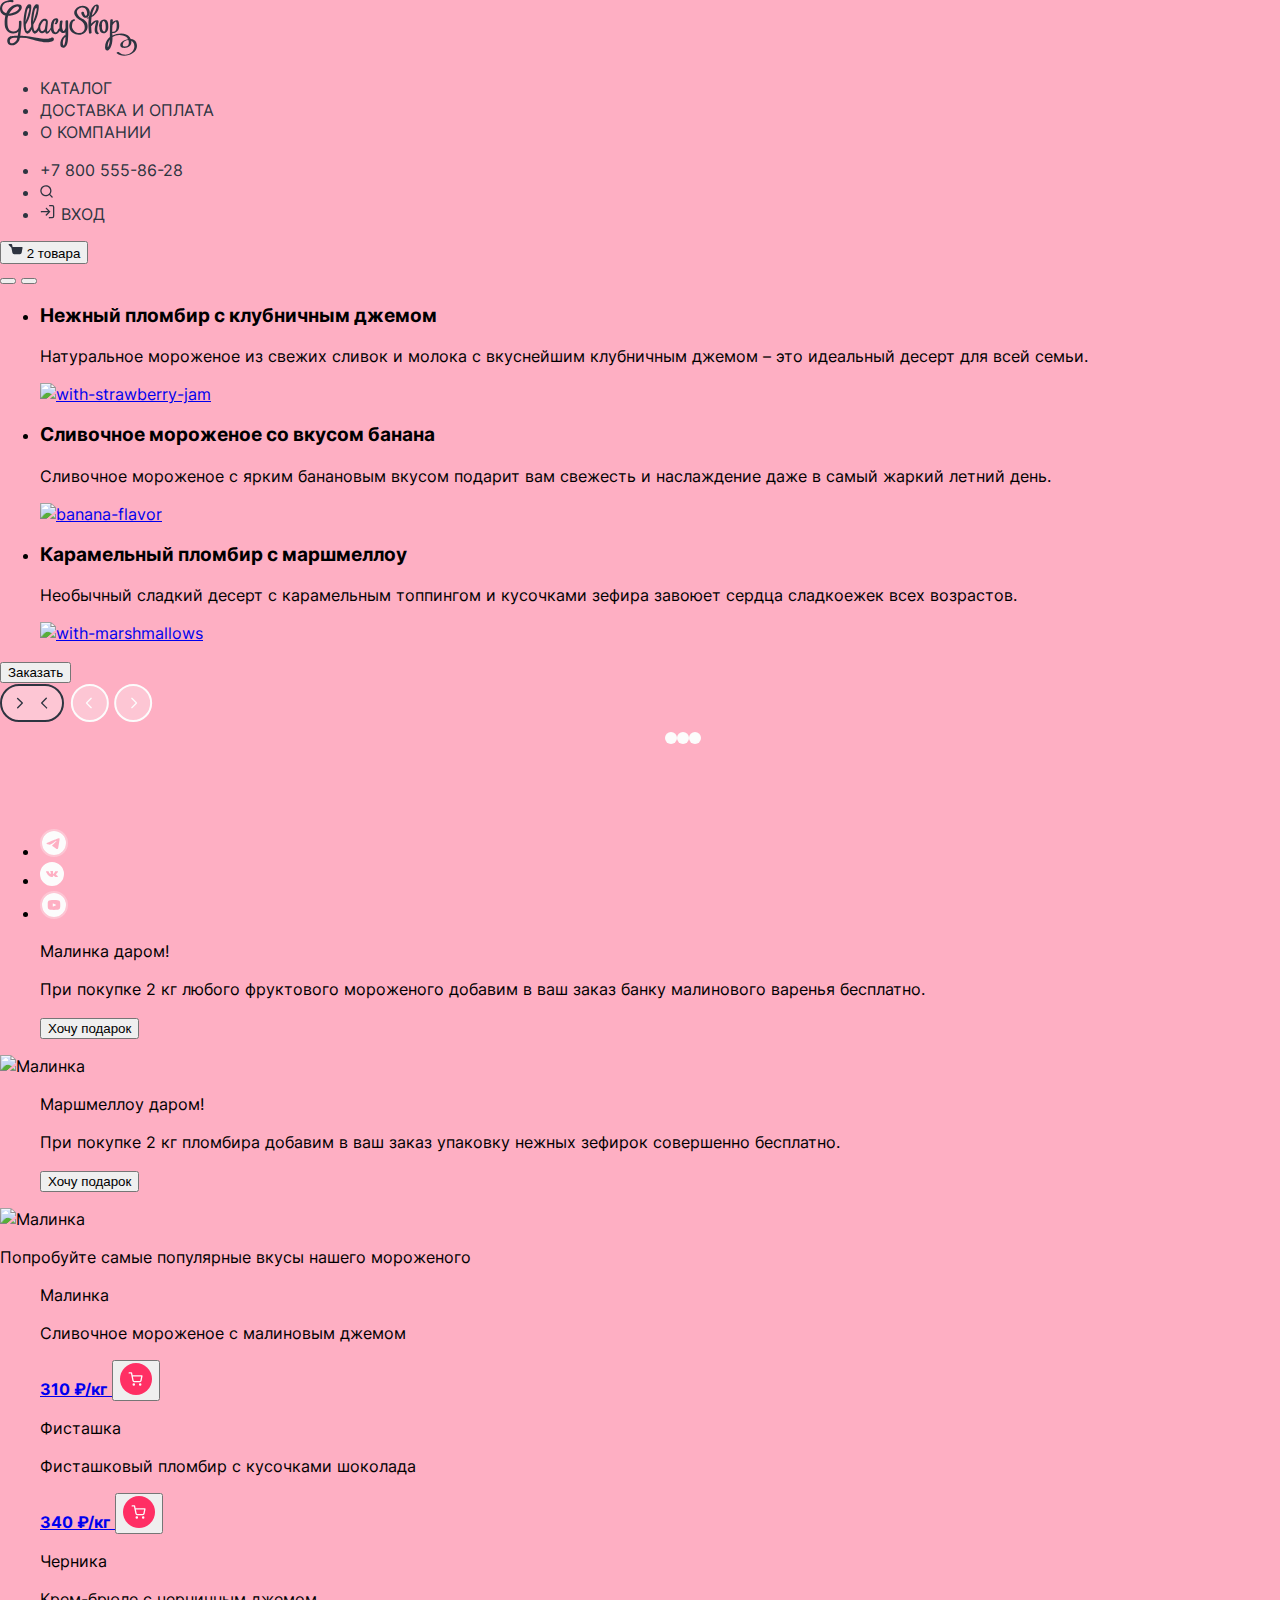
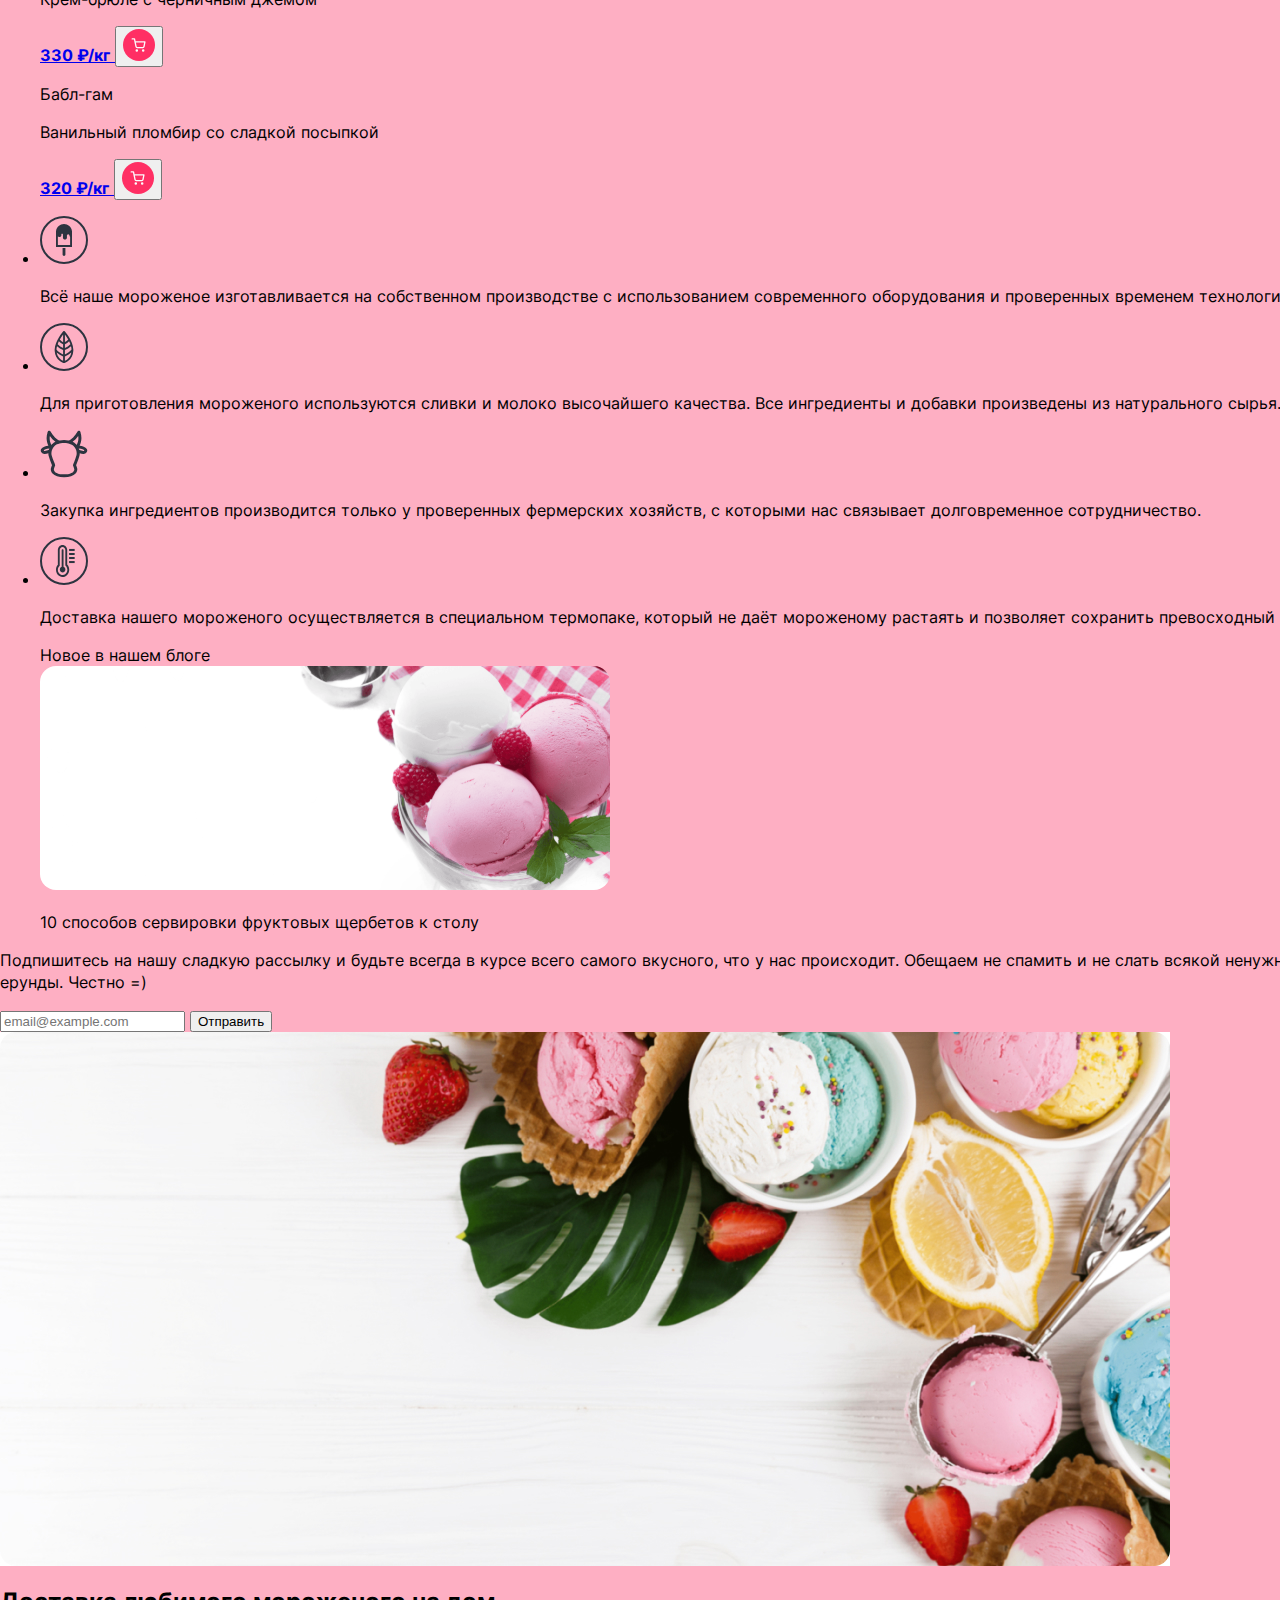
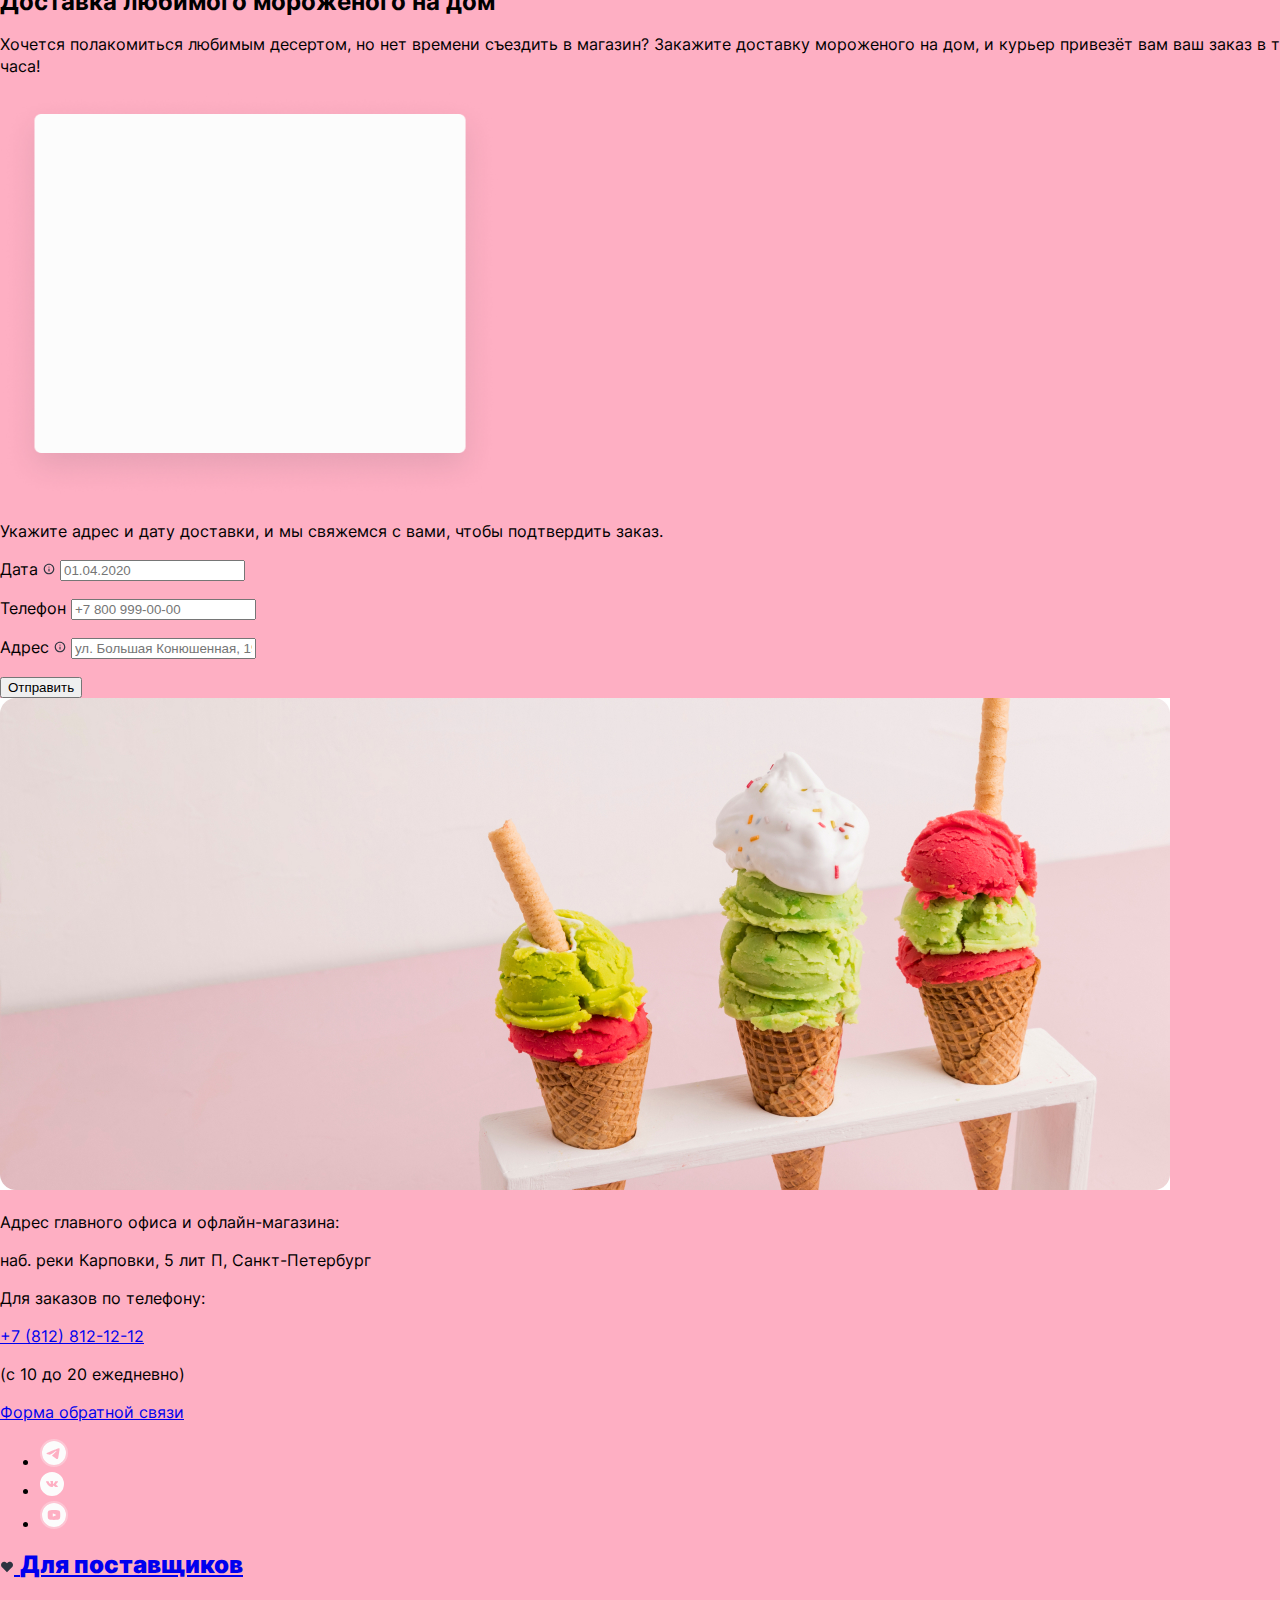
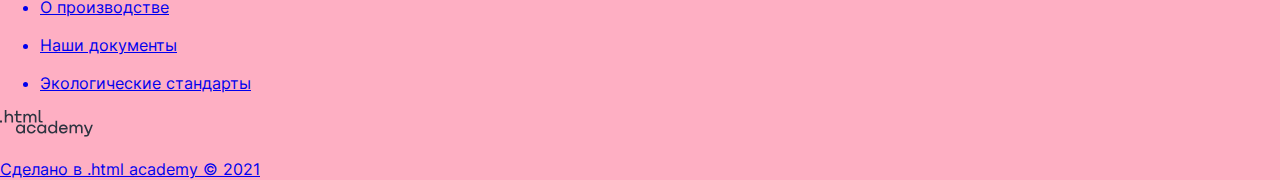
==== commit 8c7b51a1: "Начала работу над стилизацией" ====
--- a/index.html
+++ b/index.html
@@ -9,35 +9,38 @@
   <body class="page-body">
     <div class="page-container">
  <header class="page-header">
-  <div class="container">
-
-          <svg xmlns="http://www.w3.org/2000/svg" width="137" height="56" fill="none" viewBox="0 0 137 56"><path fill="#2D3440" d="M52.79 37.57a3.45 3.45 0 0 0-1.91.33s-2.68 2.24-15.89-.34c-9.71-1.9-14.76-1.71-14.76-1.71s1.63-11.18 1.18-14.31a.9.9 0 0 0-.93-.81c-.97 0-1.56.37-1.56.89.08 2.11 0 4.23-.22 6.33a5.36 5.36 0 0 1-5.5 3.5c-4.23-.29-5.12-3.35-5.5-5.43-.36-2.08-.58-7.9.53-10.29 0 0 6.38.23 10.39-3.2 4-3.44 3.75-6.4 1.86-7.68-1.9-1.27-6.34-1.05-9.75 2.08A17.33 17.33 0 0 0 6.2 13.2s-5-1.08-3.86-6.34c1.22-5.49 8.69-4.84 8.69-4.84 1.56.3 1.63.44 2.15-.08.51-.51.89-1.86-1.56-1.94C9.17-.08 1.82 1.14.42 6.04c-1.5 5.21 1.27 8.94 5 9.52 0 0-2.04 9.04.48 13.5a7.95 7.95 0 0 0 7.66 4.4c1.47 0 4.07-.81 4.8-2 0 0-.34 3.2-.63 4.36 0 0-6.18-.08-8.12.9-3.28 1.74-2.6 5.83-1.33 7.28 1.07 1.23 4.28 1.9 6.6.8a8.86 8.86 0 0 0 4.95-6.89c3.76-.19 7.52.22 11.15 1.22 5.5 1.65 13.15 3.18 15.44 3.18 2.3 0 7.13-.66 7.42-2.58.16-1.27-.31-1.93-1.05-2.16ZM14.12 7.67s2.92-2.23 4.32-.83a1.93 1.93 0 0 1 .08 2.52c-.59.77-2.14 3.2-9.5 4.4 0 0 2.32-4.07 5.1-6.08Zm.24 34.8s-4.03 2.21-4.45-.78a2.83 2.83 0 0 1 1.46-3.23c.7-.35 1.66-.79 5.86-.64a5.67 5.67 0 0 1-2.87 4.66Z"/>
-  <path fill="#2D3440" d="M65.51 21.23V27.38c-.07.81-.33 1.59-.76 2.27-.27.5-.63.94-1.05 1.32-.47.4-.79-.51-.96-.9-1.24-2.6-.64-6.09-.16-8.82.22-1.3-2.42-.96-2.62.2-.48 2.32-.65 4.7-.5 7.07a1.66 1.66 0 0 0-1.18.66c-.46.97-1.79 4.2-3.41 2.91-1.18-.9-1.3-3.34-1.43-4.71-.14-1.9.1-3.8.73-5.6-.05.15 1.02-2.53 1.49-1.53a3.26 3.26 0 0 1-.55 2.8c-1.4 1.06.78 1.5 1.62.85 1.6-1.2 2.68-5.1-.06-5.57-3.09-.52-4.84 2.61-5.5 5.1-.34 1.42-.49 2.9-.44 4.36-.42.75-1.87 3.17-2.71 3.58-1 .52-.98-.2-.95-.67.04-.47.48-4.6.73-7.4.2-1.1.05-2.25-.45-3.26-.38-.78-3.56-2.53-6.36.75a10.66 10.66 0 0 0-2.74 6.26l-.63 1.21c-1.34 2.46-3.02 3.5-3.62 1.8-.6-1.79-.82-3.67-.66-5.54A34.51
-  34.51 0 0 0 37.84 14c1.34-5.96 1.09-8.92.37-9.42-.73-.5-3.79-1.73-5.63 5.6a47.93 47.93 0 0 0-1.42 15.98c-.28.61-.64 1.34-1.1 2.17-1.33 2.46-3 3.5-3.6 1.8-.6-1.79-.81-3.67-.64-5.54a34.51 34.51 0 0 0 4.5-10.51c1.39-6.04 1.11-9 .39-9.5-.72-.5-3.79-1.73-5.62 5.6-1.83 7.32-2.2 15.3-.45 20.67 0 0 .97 3.02 2.77 2.8 1.48-.2 3.25-1.66 4.3-4.4.11.54.26 1.08.43 1.6 0 0 .96 3.02 2.76 2.8 1.22-.15 2.67-1.18 3.69-3.06.63 1.64 2 2.99 3.75 2.68 2.37-.43 2.86-1.72 2.86-1.72s-.04 2.12 1.48 2.12c1.36 0 2.43-.8 3.5-2.82l.7-1.33c.3 1.93 1.1 3.64 2.67 4.32 2.67 1.17 5-1.04 6.37-3.22a3.86 3.86 0 0 0 2.2 2.34 3.32 3.32 0 0 0 3.36-.83v3.14c-.49-.02-.97.11-1.38.38a10.47 10.47 0 0 0-3.73 9.4 2.9 2.9 0 0 0 2.83 2.67c.47 0 .94-.1 1.36-.33 2.76-1.2 3.18-5.36 3.41-7.9.56-6.11.13-12.47.13-18.6 0-1.12-2.59-.6-2.59.33ZM26.93 11.2c.62-2.37 1.19-3.32 1.78-3.32.6 0 .83.64.41 2.68a52.6 52.6 0 0 1-3.64 11.4s.84-8.38 1.45-10.76Zm7.5 0c.61-2.37 1.18-3.32 1.74-3.32.55 0 .83.64.41 2.68-.41 2.05-1.78 7.71-3.64 11.4 0 0
-  .9-8.38 1.49-10.76Zm11.45 11.15c-.07.52-.4 3.84-.89 5.63-.48 1.79-.81 2.42-2.25 3.04-1.44.61-2.17-1.27-2.17-1.27-1.03-2.86.34-5.37 1.48-7.09 1.14-1.71 2.3-1.86 2.95-1.78a1.2 1.2 0 0 1 .88 1.47Zm19.56 16.1c.06 2.4-.42 4.79-1.4 6.98-.63.13-.9-.1-1.1-1.1a9.63 9.63 0 0 1 0-2.91 8.06 8.06 0 0 1 2.47-4.6c.04.56.04 1.1.03 1.63ZM82.18 18.7a9.59 9.59 0 0 1-5.08-5.37c-1.14-3.42 2.6-5.94 5.58-5.79 2.98.15 4.58 3.24 4.45 6-.05.98-.66 3.18-1.87 2.03a5.7 5.7 0 0 1-1.39-3.24c-.17-1.08-2.76-.44-2.58.7.52 3.27 4.03 6.87 7.04 3.45A6.59 6.59 0 0 0 86 6.43a9.08 9.08 0 0 0-11.15 3.88c-2.43 4.33 2.44 8.57 5.9 10.12C86.3 23.41 86.5 33 79.13 33.06a7.4 7.4 0 0 1-6.85-5.02c-.5-1.5-.25-6.75 1.78-7.15 1.61-.32 1.18-1.8-.4-1.52-3.3.65-4.52 4.93-4.2 7.93.52 4.77 4.97 7.45 9.46 7.41a8.5 8.5 0 0 0 8.58-6.75 8.4 8.4 0 0 0-5.32-9.26Z"/>
-  <path fill="#2D3440" d="M98.73 32.9c-2.54-1.39-1.09-6.76-.7-8.83.24-1.33 1.37-3.39-.44-3.85-2.13-.51-4.66 1.52-6.49 3.46 0-2.24.17-4.48.5-6.7a13.9 13.9 0 0 0 6.39-6.6c1.16-2.33 1.72-7.16-2.2-5.74-3.55 1.25-4.77 5.36-5.89 8.66a26.93 26.93 0 0 0-.97 3.91c-.35.15-.72.28-1.08.4-1.48.46-1.29 1.25.2.79l.73-.23c-.71 5.01-.23 10.27.22 15.2 0 .48 2.67 0 2.58-.7-.2-2.2-.37-4.4-.44-6.58.22-.06.4-.18.56-.35a20.1 20.1 0 0 1 3.56-3.51l.41-.3c.6-.48.71-.49.34 0-.14.85-.32 1.7-.55 2.52-.5 2.69-1.9 7.96 1.2 9.65.66.34 3.06-.67 2.07-1.2Zm-5.78-21.56c.27-.8.64-1.58.98-2.35.42-.96 1.54-4.26 2.35-2.68.65 1.26-.38 3.33-.83 4.53a10.63 10.63 0 0 1-3.56 4.74c.26-1.43.61-2.85 1.06-4.24Z"/>
-  <path fill="#2D3440" d="M108.3 26.64c0-2.95-.33-6.72-3.83-7.03-3.84-.35-5.34 3.68-5.4 6.7a.53.53 0 0 0 .32.5c0 2.82.67 6.5 4.01 6.44 3.72-.06 4.9-3.32 4.9-6.61Zm-4.45 4.9c-2.18-.9-1.98-4.66-1.84-6.48a.48.48 0 0 0-.21-.47c.27-1.79.96-4.47
-  2.55-3.14 1.26 1.1 1.29 3.71 1.35 5.22.05 1.06-.08 5.53-1.84 4.87h-.01ZM136.35 42.78c-1-2.58-3.2-3.58-5.6-3.69-.27-.65-.61-1.27-1.01-1.86-3.48-5.17-11.75-4.47-17.35-1.78 0-.82-.08-1.63-.11-2.45a6.49 6.49 0 0 0 5.8-2.68c1.48-2.14 1.27-5.93.68-8.32-.55-2.26-2.74-1.86-4.39-1.1-.6.28-1.16.66-1.66 1.12 0-.6.1-1.2.15-1.79.1-1.37-2.53-1.03-2.62.2-.41 5.53-.27 11.04-.4 16.57a13.2 13.2 0 0 0-4.77 10.81c0 2.03 1.72 3.58 3.56 2.13 2.57-1.98 3.36-5.93 3.71-8.94.15-1.35.2-2.7.14-4.05a12.43 12.43 0 0 1 13.54-.1 6.2 6.2 0 0 1 2.02 2.42c-1.42.26-2.8.7-4.11 1.33-1.53.73-3.79 2.47-3.68 4.4a2.69 2.69 0 0 0 2.04 2.69.8.8 0 0 0 .25.08c5.47.9 9.54-2.35 8.76-6.92 2.67 1.46 3.66 4.84 2.71 7.74-2.13 6.53-10.32 7.99-15.09 3.62-.52-.46-2.84.52-2.43.9 6.9 6.32 24.06.47 19.86-10.33Zm-26.66-1.58a13.92 13.92 0 0 1-1.02 4.6c-.22.48-.46.96-.72 1.42 0 0-.23.06-.28-.64 0-2.5.72-4.96 2.09-7.06l-.07 1.68Zm2.78-15.98a.7.7 0 0 0
-  .14-.15c.48-.8 1.04-1.56 1.69-2.24.47-.54 1-1 1.61-1.36.29.14.58.9.69 1.9.27 2.49.39 9.04-3.51 8.42-.3-.02-.6.04-.9.15 0-2.27.12-4.49.28-6.72Zm11.65 21.23h-.05c-1.5-.35-1.34-1.78-1.14-2.75.43-2.26 3.18-3.48 5.44-3.58 1.15 3.22.26 7.08-4.25 6.33Z"/>
-         </svg>
-    <nav class="navigation-menu">
-     <ul class="navigation-list">
-      <li class="navigation-item">
-        <a class="navigation-link" href="catalog.html">
+  <a href="#" class="navigation-logo">
+<img src="./images/Лого-page.svg" width="137" height="56" alt="Логотип магазина Глейси">
+  </a>
+<nav class="navigation-menu">
+  <div class="container-navigation-menu">
+   <ul class="navigation-list">
+      <li class="navigation-item catalog-item">
+        <a class="navigation-link catalog" href="catalog.html">
           Каталог</a>
-          </li>
-
-          <div class="popover-catalog popover-open">
-            <section class="popover-content">
-            <h2 class="new-products">Новинки</h2>
+
+          <!-- <div class="popover-catalog popover-open">
+            <section class="popover-now">
+            <h2 class="visually-hidden">Новые продукты</h2>
+<a class="navigation-link catalog" href="catalog.html">
+          Новинки</a>
           <ul class="catalog-list">
-            <li class="catalog-item">Сливочное</li>
-            <li class="catalog-item">Щербеты</li>
-            <li class="catalog-item">Фруктовый лед</li>
-            <li class="catalog-item">Мелорин</li>
+            <li class="catalog-item">
+              <a class="catalog-menu-link" href="#">Сливочное</a>
+            </li>
+            <li class="catalog-item">
+              <a class="catalog-menu-link" href="#">Щербеты</a>
+            </li>
+            <li class="catalog-item">
+              <a class="catalog-menu-link" href="#">Фруктовый лед</a>
+            </li>
+            <li class="catalog-item">
+              <a class="catalog-menu-link" href="#">Мелорин</a>
+            </li>
             </ul>
             </section>
-           </div>
+           </div> -->
+           </li>
             <li class="navigation-item">
         <a class="navigation-link" href="fag.html">
           Доставка и оплата</a>
@@ -49,34 +52,35 @@
     </ul>
     <ul class="navigation-list navigation-user-menu">
       <li class="navigation-user-item">
-         <a class="contacts-phone" href="tel:+7 (800) 800 555 86 28">+7 800 555-86-28</a>
+         <a class="navigation-link contacts-phone" href="#">+7 800 555-86-28</a>
       </li>
       <li class="navigation-user-item">
        <div class="search">
-        <form class="search-form" action="https://echo.htmlacademy.ru/"
-            method="post">
-<svg xmlns="http://www.w3.org/2000/svg" fill="none" viewBox="0 0 14 14"  width="13" height="13"><path fill="#2D3440" fill-rule="evenodd"
+        <a class="search-button" href="#">
+<svg class="search-icon" xmlns="http://www.w3.org/2000/svg" fill="none" viewBox="0 0 14 14"  width="13" height="13"><path fill="#2D3440" fill-rule="evenodd"
    d="M1.66 6.19a4.67 4.67 0 1 1 9.34 0 4.67 4.67 0 0 1-9.34 0Zm8.42 4.69a6 6 0 1 1 .94-.94l2.45 2.44a.67.67 0 1 1-.94.95l-2.45-2.45Z"
    clip-rule="evenodd"/></svg>
-    </form>
-   <div class="popover-search popover-open">
+   <span class="visually-hidden">Поиск по сайту</span>
+    </a>
+   <!-- <div class="popover-search popover-open">
             <section class="popover-search-content">
             <h2 class="visually-hidden">Поиск по сайту</h2>
     <label for="navigation-search"></label>
               <input class="field" placeholder="Поиск по сайту" type="search"
                 name="navigation-search" id="navigation-search" required>
             </section>
-     </div>
+     </div> -->
     </div>
     </li>
        <li class="navigation-item">
-        <a class="navigation-link" href="#">
-        <button class="button-compare" type="submit"><img
-                class="icons-compare" src="./images/Log-in.svg" width="12"
-                height="12" alt="Логин">Вход</button>
+        <a class="navigation-link login-button" href="#">
+          <svg xmlns="http://www.w3.org/2000/svg" width="16" height="16" fill="none" viewBox="0 0 16 16">
+  <path fill="#2D3440" fill-rule="evenodd" d="M9 1.7c0-.4.3-.7.7-.7h2.6a2 2 0 0 1 2 2v9.3a2 2 0 0 1-2 2H9.7a.7.7 0 1 1 0-1.3h2.6a.7.7 0 0 0 .7-.7V3a.7.7 0 0 0-.7-.7H9.7a.7.7 0 0 1-.7-.6ZM5.9 3.9c.2-.3.6-.3.9 0l3.3 3.3a.7.7 0 0 1 .2.2.7.7 0 0 1-.2.7l-3.3 3.4a.7.7 0 1 1-1-1l2.3-2.2H1.7a.7.7 0 1 1 0-1.3H8L5.9 4.8a.7.7 0 0 1 0-1Z"
+  clip-rule="evenodd"/></svg>
+  Вход
           </a>
-          </li>
-          <div class="popover-personal popover-open">
+<span class="visually-hidden">Кнопка входа</span>
+          <!-- <div class="popover-personal popover-open">
             <section class="popover-account-content">
             <h2 class="personal-account">Личный кабинет</h2>
 <form class="appointment-form" action="https://echo.htmlacademy.ru/"
@@ -96,7 +100,8 @@
           <a class="navigation-link" href="#">
           Забыли пароль?</a>
           <a class="navigation-link" href="#">
-          Регистрация</a>
+          Регистрация</a> -->
+          </div>
           </li>
 
        <li class="navigation-item">
@@ -106,14 +111,11 @@
   d="M.5.77c0-.36.3-.66.67-.66h2.31c.32 0 .6.22.66.53l.47 2.37h9.3a.67.67 0 0 1 .66.79l-.93 4.86a1.83 1.83 0 0 1-1.82 1.47H6.2a1.83 1.83 0 0 1-1.82-1.47l-.96-4.83-.01-.05-.47-2.
   34H1.17A.67.67 0 0 1 .5.77Zm5.3 10.35a1.25 1.25 0 1 0 0 2.49 1.25 1.25 0 0 0 0-2.5Zm6.38 0a1.25 1.25 0 1 0 0 2.49 1.25 1.25 0 0 0 0-2.5Z" clip-rule="evenodd"/></svg>
           2 товара</button></a>
-          </li>
-        </ul>
-          </section>
-          </nav>
-          </div>
-           <div class="popover-cart popover-open">
+
+           <!-- <div class="popover-cart popover-open">
             <section class="popover-arrange">
             <h2 class="cart">Корзина</h2>
+
 <ul class="choice-list">
 
   <li class="choice-item">
@@ -135,39 +137,91 @@
   <button class="button-arrange" type="submit">Оформить заказ</button>
   </a>
   <b class="price">Итого: 790 ₽</b>
-      </li>
-     </ul>
-     </section>
-     </div>
-    </nav>
+
   </div>
+  <div class="popover-cart cart-empty">
+    <p class="popover-text">Ваша корзина пока пуста</p>
+  </div>
+</li>
+</ul>
+</div> -->
+</li>
+</ul>
+</div>
+</nav>
+</div>
 </header>
 
 <main class="main-index">
   <h1 class="visually-hidden">Магазин "Глейси"</h1>
+
 <section class="exposition">
   <h2 class="visually-hidden">Экспозиция</h2>
-<div class="wrapper-exposition">
-      <img class="slider-image" src="./images/Мороженко.jpg" alt="ice-cream" width="327"
+
+<div class="slider-ice-cream">
+  <button class="slider-button-arrow previous-button">
+    <span class="visually-hidden">Предыдущий слайд</span>
+  </button>
+  <button class="slider-button-arrow next-button">
+    <span class="visually-hidden">Слудующий слайд</span>
+  </button>
+  <ul class="slider-exposition-list">
+    <li class="slider-strawberry-1-item-current">
+      <div class="wrapper-strawberry-cream">
+        <h3 class="strawberry-ico-cream">Нежный пломбир
+с клубничным джемом</h3>
+<p class="exposition-description">Натуральное мороженое из свежих сливок
+и молока с вкуснейшим клубничным джемом – это идеальный десерт для всей семьи.
+</p>
+<a class="slider-order-link link-spinner-button" href="#">
+<img class="slider-strawberry-jam-1" src="./images/Мороженко.jpg" alt="with-strawberry-jam" width="327"
               height="507">
-              <img class="slider-image-show" src="./images/Слайдшоу_next.jpg" alt="ice-cream" width="100"
-              height="150">
-              <img class="slider-image-show1" src="./images/Слайдшоу1_next.jpg" alt="ice-cream" width="100"
-              height="150">
-      </div>
-  <span class="exposition-title">Нежный пломбир
-с клубничным джемом</span>
-<p class="exposition-description">Натуральное мороженое из свежих сливок
-и молока с вкуснейшим клубничным джемом – это идеальный десерт для всей семьи. </p>
+</a>
+</div>
+</li>
+<li class="slider-banana-2-current">
+      <div class="banana-cream">
+        <h3 class="banana-flavor-2">Сливочное мороженое со вкусом банана</h3>
+<p class="exposition-description">Сливочное мороженое с ярким банановым вкусом подарит вам свежесть и наслаждение даже в самый жаркий летний день.
+</p>
+<a class="slider-order-link link-spinner-button" href="#">
+<img class="slider-banana-flavor-2" src="./images/Слайдшоу_next.jpg" alt="banana-flavor" width="327"
+              height="507">
+</a>
+</div>
+</li>
+<li class="slider-marshmallows-3-current">
+      <div class="wrapper-marshmallows">
+        <h3 class="marshmallows-3">Карамельный пломбир
+с маршмеллоу</h3>
+<p class="exposition-description">Необычный сладкий десерт с карамельным топпингом и кусочками зефира завоюет сердца сладкоежек всех возрастов.
+</p>
+<a class="slider-order-link link-spinner-button" href="#">
+<img class="slider-with-marshmallows-3" src="./images/Слайдшоу1_next.jpg" alt="with-marshmallows" width="327"
+              height="507">
+</a>
+</div>
+</li>
+</ul>
+</div>
+
 <button class="button-order" type="submit">Заказать</button>
-<div class="slider-controls">
+</div>
+<div class="slider">
+  <div class="slider-wrapper">
+
+<svg xmlns="http://www.w3.org/2000/svg" width="64" height="38" fill="none" viewBox="0 0 64 38"><rect width="62" height="36" x="1" y="1" fill="#FCFCFC"
+  fill-opacity=".3" rx="18"/><path fill="#2D3440" fill-rule="evenodd" d="M18.1 13.9a.7.7 0 0 0-1 1l4.3 4.1-4.2 4.2a.7.7 0 0 0 1 1l4.6-4.7c.3-.3.3-.7 0-1L18.1 14ZM46.8 14.8a.7.7 0 1 0-1-1l-4.6 4.7c-.3.3-.3.7 0 1l4.7 4.6a.7.7 0 1 0 .9-.9L42.6 19l4.2-4.2Z"
+  clip-rule="evenodd"/><rect width="62" height="36" x="1" y="1" stroke="#2D3440" stroke-width="2" rx="18"/></svg>
+
   <button class="slider-button slider-prev" type="button">
+         <span class="visually-hidden">Следующее фото</span>
+      </button>
+
+  <button class="slider-button slider-next" type="button">
         <span class="visually-hidden">Предыдущее фото</span>
       </button>
-  <button class="slider-button slider-next" type="button">
-         <span class="visually-hidden">Следующее фото</span>
-      </button>
-    </div>
+
 <ol class="slider-pagination">
     <li class="slider-pagination-item">
       <button class="slider-pagination-button slider-pagination-button-current" type="button">
@@ -185,11 +239,13 @@
       </button>
    </li>
       </ol>
-
+      </div>
+</section>
+</div>
 <div class="social-network">
   <ul class="social-list">
     <li class="social-item">
-      <a class="button" href="#">
+      <a class="social-button" href="https://t.me/htmlacademy">
 <svg xmlns="http://www.w3.org/2000/svg" width="28" height="28" fill="none" viewBox="0 0 28 28"><path fill="#FCFCFC" fill-rule="evenodd"
   d="M26 14a12 12 0 1 1-24 0 12 12 0 0 1 24 0Zm-11.57-3.14c-1.17.48-3.5 1.49-7 3.01-.57.23-.86.45-.9.67-.04.36.42.5 1.04.7l.27.08c.6.2 1.43.44 1.86.45.39 0 .82-.16 1.3-.48 3.27-2.21 4.96-3.33 5.06-3.35.08-.02.18-.04.25.02.07.07.07.18.06.22-.05.19-1.84 1.86-2.77 2.72a28.24 28.24 0 0 0-.82.79c-.57.54-1 .96.02 1.63.5.32.89.59 1.28.85a88.77 88.77 0 0 0 1.8 1.23c.5.35.95.67 1.5.62.32-.03.66-.33.82-1.23.4-2.13 1.18-6.73 1.36-8.63.01-.16 0-.31-.02-.47a.5.5 0 0 0-.17-.33.78.78 0 0 0-.46-.14c-.46.01-1.15.25-4.48 1.64Z"
   clip-rule="evenodd"/><rect width="26" height="26" x="1" y="1" stroke="#FCFCFC" stroke-opacity=".3"
@@ -200,7 +256,7 @@
   </a>
 </li>
  <li class="social-item">
-      <a class="button" href="#">
+      <a class="social-button" href="https://t.me/htmlacademy">
 <svg xmlns="http://www.w3.org/2000/svg" width="24" height="24" fill="none" viewBox="0 0 24 24"><path fill="#FCFCFC"
   fill-rule="evenodd" d="M24 12a12 12 0 1 1-24 0 12 12 0 0 1 24 0Zm-11.41 2.97h-.72s-1.58.09-2.98-1.18C7.37 12.4 6.03 9.65 6.03 9.65s-.07-.18 0-.27c.1-.1.36-.1.36-.1l1.72-.01s.16.02.27.1c.1.05.15.17.15.17s.28.61.65 1.17c.71 1.08 1.05 1.32 1.29 1.2.35-.16.25-1.53.25-1.53s0-.5-.18-.71c-.14-.17-.41-.22-.53-.24-.1-.01.06-.2.26-.3.31-.13.86-.13 1.5-.13.5 0 .65.03.84.07.46.1.44.41.41 1.08l-.02.7v.18c-.01.34-.02.73.23.88.13.07.45 0 1.26-1.19.38-.56.66-1.23.66-1.23s.07-.12.16-.17c.1-.05.24-.04.24-.04h1.8s.54-.06.63.15c.1.23-.2.75-.94 1.61-.7.82-1.03 1.12-1 1.38.01.2.23.38.66.72.89.73 1.13 1.1 1.18 1.2l.01.01c.4.58-.44.62-.44.62l-1.6.02s-.34.06-.8-.2a3.94 3.94 0 0 1-.69-.6c-.33-.34-.65-.66-.91-.58-.45.12-.44.96-.44.96s0 .18-.1.28c-.1.1-.32.12-.32.12Z"
   clip-rule="evenodd"/></svg>
@@ -210,7 +266,7 @@
   </a>
 </li>
 <li class="social-item">
-      <a class="button" href="#">
+      <a class="social-button" href="https://t.me/htmlacademy">
         <svg xmlns="http://www.w3.org/2000/svg" width="28" height="28" fill="none" viewBox="0 0 28 28"><path fill="#FCFCFC" d="m16 13.8-2.8-1.32c-.25-.11-.45.01-.45.29v2.46c0 .28.2.4.45.29L16 14.2c.25-.12.25-.3 0-.42ZM14 2a12 12 0 1 0 0 24 12 12 0 0 0 0-24Zm0 16.88c-6.14 0-6.25-.56-6.25-4.88s.1-4.88 6.25-4.88c6.14 0 6.25.56 6.25 4.88s-.1 4.88-6.25 4.88Z"/>
           <rect width="26" height="26" x="1" y="1" stroke="#FCFCFC" stroke-opacity=".3" stroke-width="2" rx="13"/></svg>
    <span class="visually-hidden">
@@ -258,9 +314,11 @@
   <p class="description-title">Сливочное мороженое с малиновым джемом</p>
   <a class="cart-link" href="#">
     <b class="price">310 ₽/кг</b>
+    <button class="add-to-cart" type="button" aria-label="button-cart">
 <svg xmlns="http://www.w3.org/2000/svg" width="32" height="32" fill="none" viewBox="0 0 32 32"><rect width="32" height="32" fill="#FF2F64" rx="16"/><path fill="#FCFCFC"
   fill-rule="evenodd" d="M9.17 9.25a.67.67 0 0 0 0 1.33h1.77l.47 2.34v.05l.97 4.84a1.83 1.83 0 0 0 1.82 1.46h5.62a1.83 1.83 0 0 0 1.82-1.46v-.01l.93-4.86a.67.67 0 0 0-.66-.8h-9.3l-.47-2.35a.67.67 0 0 0-.66-.54H9.17Zm4.52 8.3-.81-4.07h8.23l-.78 4.07a.5.5 0 0 1-.49.4H14.18a.5.5 0 0 1-.49-.4Zm-1.13 3.96a1.25 1.25 0 1 1 2.49 0 1.25 1.25 0 0 1-2.5 0Zm6.37 0a1.25 1.25 0 1 1 2.5 0 1.25 1.25 0 0 1-2.5 0Z"
   clip-rule="evenodd"/></svg>
+  </button>
   </a>
 </figure>
 <figure>
@@ -268,9 +326,11 @@
   <p class="description-title">Фисташковый пломбир с кусочками шоколада</p>
   <a class="cart-link" href="#">
     <b class="price">340 ₽/кг</b>
+    <button class="add-to-cart" type="button" aria-label="button-cart">
 <svg xmlns="http://www.w3.org/2000/svg" width="32" height="32" fill="none" viewBox="0 0 32 32"><rect width="32" height="32" fill="#FF2F64" rx="16"/><path fill="#FCFCFC"
   fill-rule="evenodd" d="M9.17 9.25a.67.67 0 0 0 0 1.33h1.77l.47 2.34v.05l.97 4.84a1.83 1.83 0 0 0 1.82 1.46h5.62a1.83 1.83 0 0 0 1.82-1.46v-.01l.93-4.86a.67.67 0 0 0-.66-.8h-9.3l-.47-2.35a.67.67 0 0 0-.66-.54H9.17Zm4.52 8.3-.81-4.07h8.23l-.78 4.07a.5.5 0 0 1-.49.4H14.18a.5.5 0 0 1-.49-.4Zm-1.13 3.96a1.25 1.25 0 1 1 2.49 0 1.25 1.25 0 0 1-2.5 0Zm6.37 0a1.25 1.25 0 1 1 2.5 0 1.25 1.25 0 0 1-2.5 0Z"
   clip-rule="evenodd"/></svg>
+  </button>
   </a>
 </figure>
 <figure>
@@ -279,9 +339,11 @@
 с черничным джемом</p>
   <a class="cart-link" href="#">
     <b class="price">330 ₽/кг</b>
+    <button class="add-to-cart" type="button" aria-label="button-cart">
 <svg xmlns="http://www.w3.org/2000/svg" width="32" height="32" fill="none" viewBox="0 0 32 32"><rect width="32" height="32" fill="#FF2F64" rx="16"/><path fill="#FCFCFC"
   fill-rule="evenodd" d="M9.17 9.25a.67.67 0 0 0 0 1.33h1.77l.47 2.34v.05l.97 4.84a1.83 1.83 0 0 0 1.82 1.46h5.62a1.83 1.83 0 0 0 1.82-1.46v-.01l.93-4.86a.67.67 0 0 0-.66-.8h-9.3l-.47-2.35a.67.67 0 0 0-.66-.54H9.17Zm4.52 8.3-.81-4.07h8.23l-.78 4.07a.5.5 0 0 1-.49.4H14.18a.5.5 0 0 1-.49-.4Zm-1.13 3.96a1.25 1.25 0 1 1 2.49 0 1.25 1.25 0 0 1-2.5 0Zm6.37 0a1.25 1.25 0 1 1 2.5 0 1.25 1.25 0 0 1-2.5 0Z"
   clip-rule="evenodd"/></svg>
+</button>
   </a>
 </figure>
 <figure>
@@ -290,9 +352,11 @@
 со сладкой посыпкой</p>
   <a class="cart-link" href="#">
     <b class="price">320 ₽/кг</b>
+    <button class="add-to-cart" type="button" aria-label="button-cart">
 <svg xmlns="http://www.w3.org/2000/svg" width="32" height="32" fill="none" viewBox="0 0 32 32"><rect width="32" height="32" fill="#FF2F64" rx="16"/><path fill="#FCFCFC"
   fill-rule="evenodd" d="M9.17 9.25a.67.67 0 0 0 0 1.33h1.77l.47 2.34v.05l.97 4.84a1.83 1.83 0 0 0 1.82 1.46h5.62a1.83 1.83 0 0 0 1.82-1.46v-.01l.93-4.86a.67.67 0 0 0-.66-.8h-9.3l-.47-2.35a.67.67 0 0 0-.66-.54H9.17Zm4.52 8.3-.81-4.07h8.23l-.78 4.07a.5.5 0 0 1-.49.4H14.18a.5.5 0 0 1-.49-.4Zm-1.13 3.96a1.25 1.25 0 1 1 2.49 0 1.25 1.25 0 0 1-2.5 0Zm6.37 0a1.25 1.25 0 1 1 2.5 0 1.25 1.25 0 0 1-2.5 0Z"
   clip-rule="evenodd"/></svg>
+  </button>
   </a>
 </figure>
     </div>
@@ -361,7 +425,7 @@
             method="post">
             <p class="appointment-form-date">
  <label for="appointment-date">Дата</label>
-  <img src="./images/Union1.svg" width="12,5" height="12,5">
+  <img class="label" src="./images/Union1.svg" width="12,5" height="12,5" alt="Лейбл">
   <input class="date-field" type="text" name="appointment-date" placeholder="01.04.2020"
                 id="appointment-date" required></p>
                 <p class="appointment-form-tel">
@@ -370,7 +434,7 @@
                 id="appointment-tel" required></p>
                 <p class="appointment-form-adress">
   <label for="appointment-adress">Адрес
-  <img src="./images/Union1.svg" width="12,5" height="12,5"></label>
+  <img class="label" src="./images/Union1.svg" width="12,5" height="12,5" alt="Лейбл"></label>
   <input class="adress-field" type="text" name="appointment-adress" placeholder="ул. Большая Конюшенная, 19/8"
                 id="appointment-adress" required></p>
                 </form>
--- a/styles/styles.css
+++ b/styles/styles.css
@@ -36,6 +36,7 @@
   clip: rect(0 0 0 0);
   overflow: hidden;
 }
+
 *,
 *::before,
 *::after {
@@ -49,7 +50,7 @@
 
 
 .page-body {
-  margin: 0;
+  margin: 0 auto;
   padding: 0;
   min-width: 1366px;
   min-height: 3917px;
@@ -59,13 +60,138 @@
   font-style: normal;
   font-size: 16px;
   line-height: 22px;
+}
+
+.page-body {
+
+}
+
+.container-header {
 
 }
 
 .page-header {
+
 background-color: #FEAFC3;
 color: rgba(45, 52, 64, 1);
   min-width: 1170px;
+  min-height: 104px;
+
+  align-items: center;
+  position: relative;
+}
+
+/* .page-logo {
+  position: absolute;
+  margin-top: 24px 16px 24px 0;
+
+} */
+.navigation-link {
+
+    line-height: 20px;
+   font-weight: 400;
+   text-align: center;
+   color: rgba(45, 52, 64, 1);
+   background-color: #FEAFC3;
+   text-decoration: none;
+   text-transform: uppercase;
+}
+
+
+
+catalog-item {
+  position:relative;
+}
+
+.popover-catalog.popover-open {
+  position: absolute;
+  width: 135px;
+}
+
+.catalog {
+  margin-top: 8px;
+
+}
+.new-products {
+  font-weight: 700;
+  font-size: 14px;
+  line-height: 20px;
+  margin: 8px 58px 8px 16px;
+  border-bottom: 1px solid rgba(185, 185, 185, 1);
+
+}
+
+.main-index {
+  background-color: #FEAFC3;
+  color: #000;
+}
+
+
+.exposition {
   margin: 0 auto;
-  align-items: center;
+  margin-bottom: 80px;
 }
+
+.slider-button {
+  width: 40px;
+  height: 40px;
+  color: #fff;
+  background-color: #FEAFC3;
+  border: none;
+  cursor: pointer;
+  background-image: url("../images/slider1.svg");
+  background-position: center;
+  background-repeat: no-repeat;
+
+}
+
+.slider-button:hover {
+  background-color: #fff;
+  color: #000;
+}
+
+.slider-button:focus {
+  background-color: #FEAFC3;
+  color: #000;
+  border-color: #000;
+
+}
+
+.slider-prev {
+  transform: rotate(180deg);
+}
+
+.slider-pagination {
+  display: flex;
+  flex-wrap: wrap;
+  justify-content: center;
+  margin: 0;
+  padding: 0;
+  list-style: none;
+}
+.slider-pagination-button {
+  width: 12px;
+  height: 12px;
+  margin: 0;
+  padding: 0;
+  background-color: rgba(252, 252, 252, 1);
+  border: none;
+  border-radius: 50%;
+  cursor: pointer;
+}
+
+.slider-pagination-button:hover {
+background-color: rgba(254, 175, 195, 1);
+border-color: #fff;
+}
+
+.slider-pagination-button:focus {
+  background-color: rgba(254, 175, 195, 1);
+  border-color: rgba(252, 252, 252, 0.3);
+  outline: none;
+}
+
+.slider-pagination-button-current{
+  background-color: rgba(252, 252, 252, 1);
+  border: none;
+}
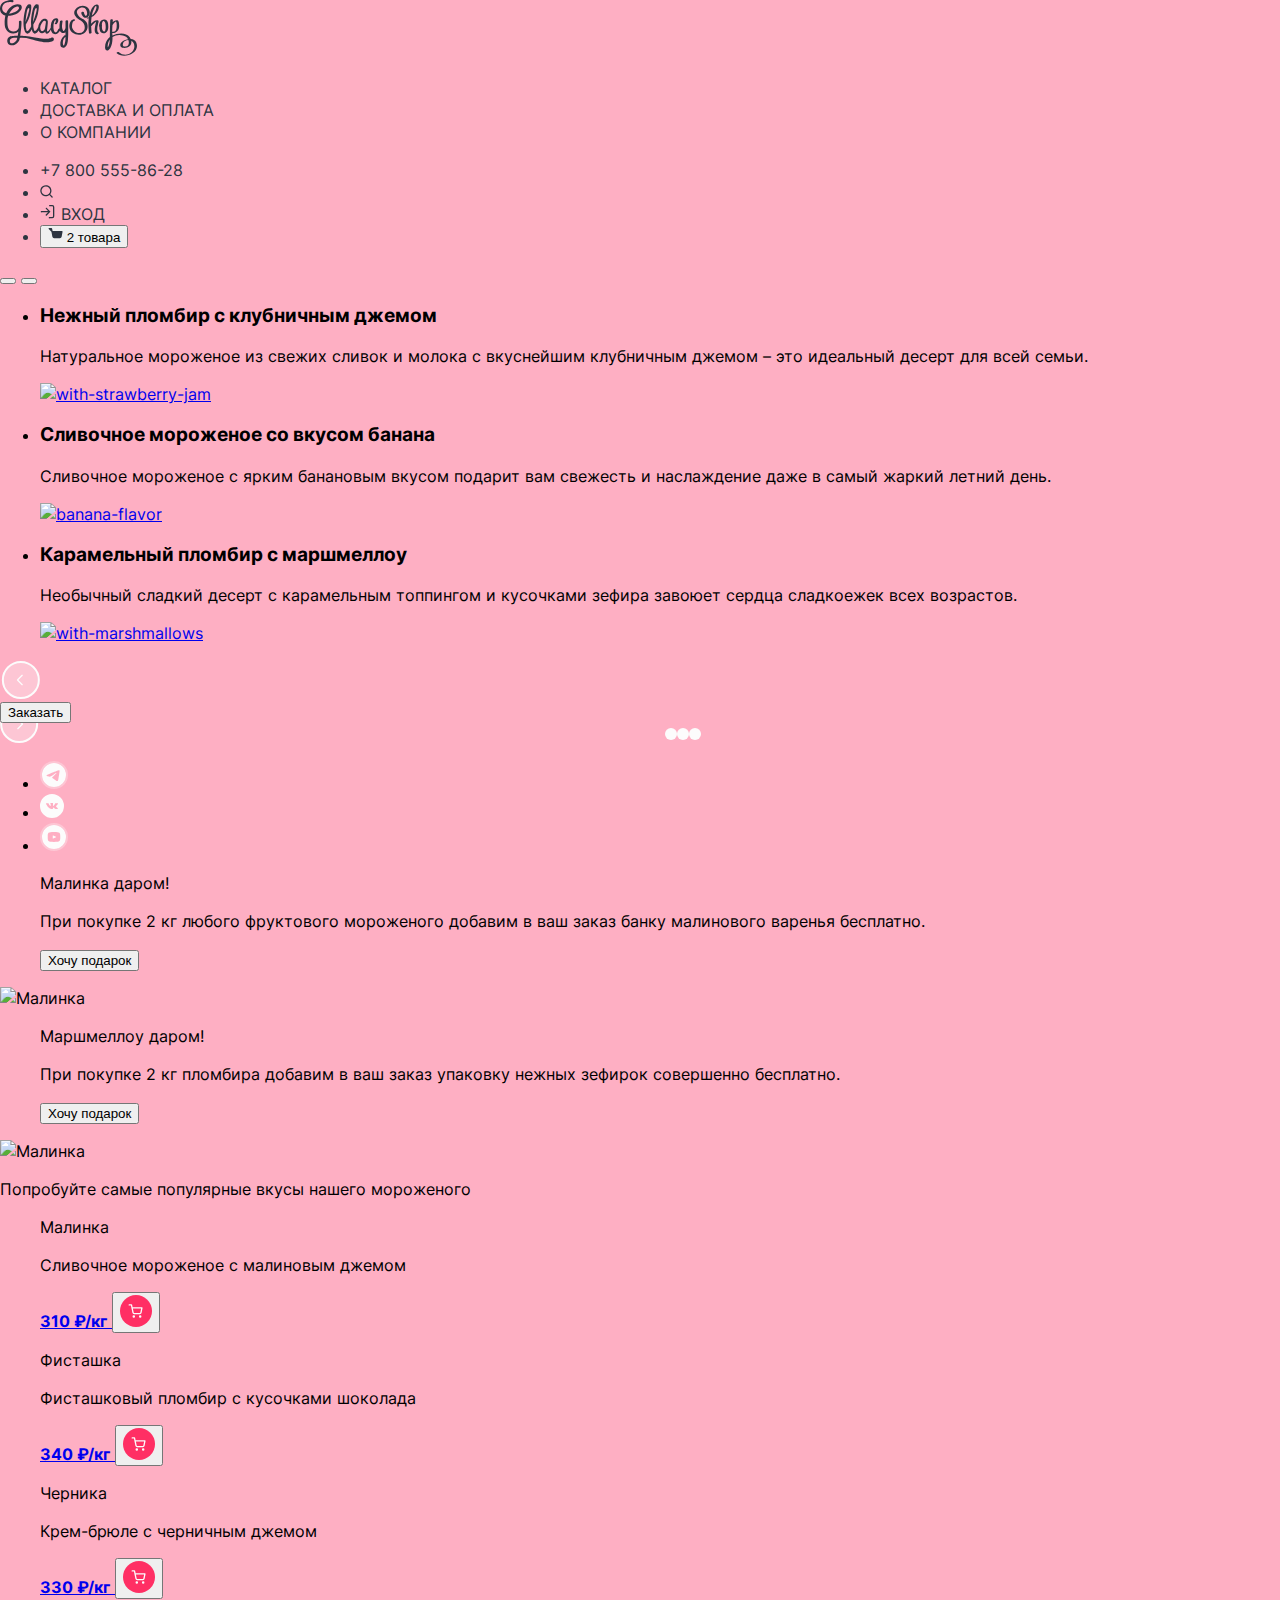
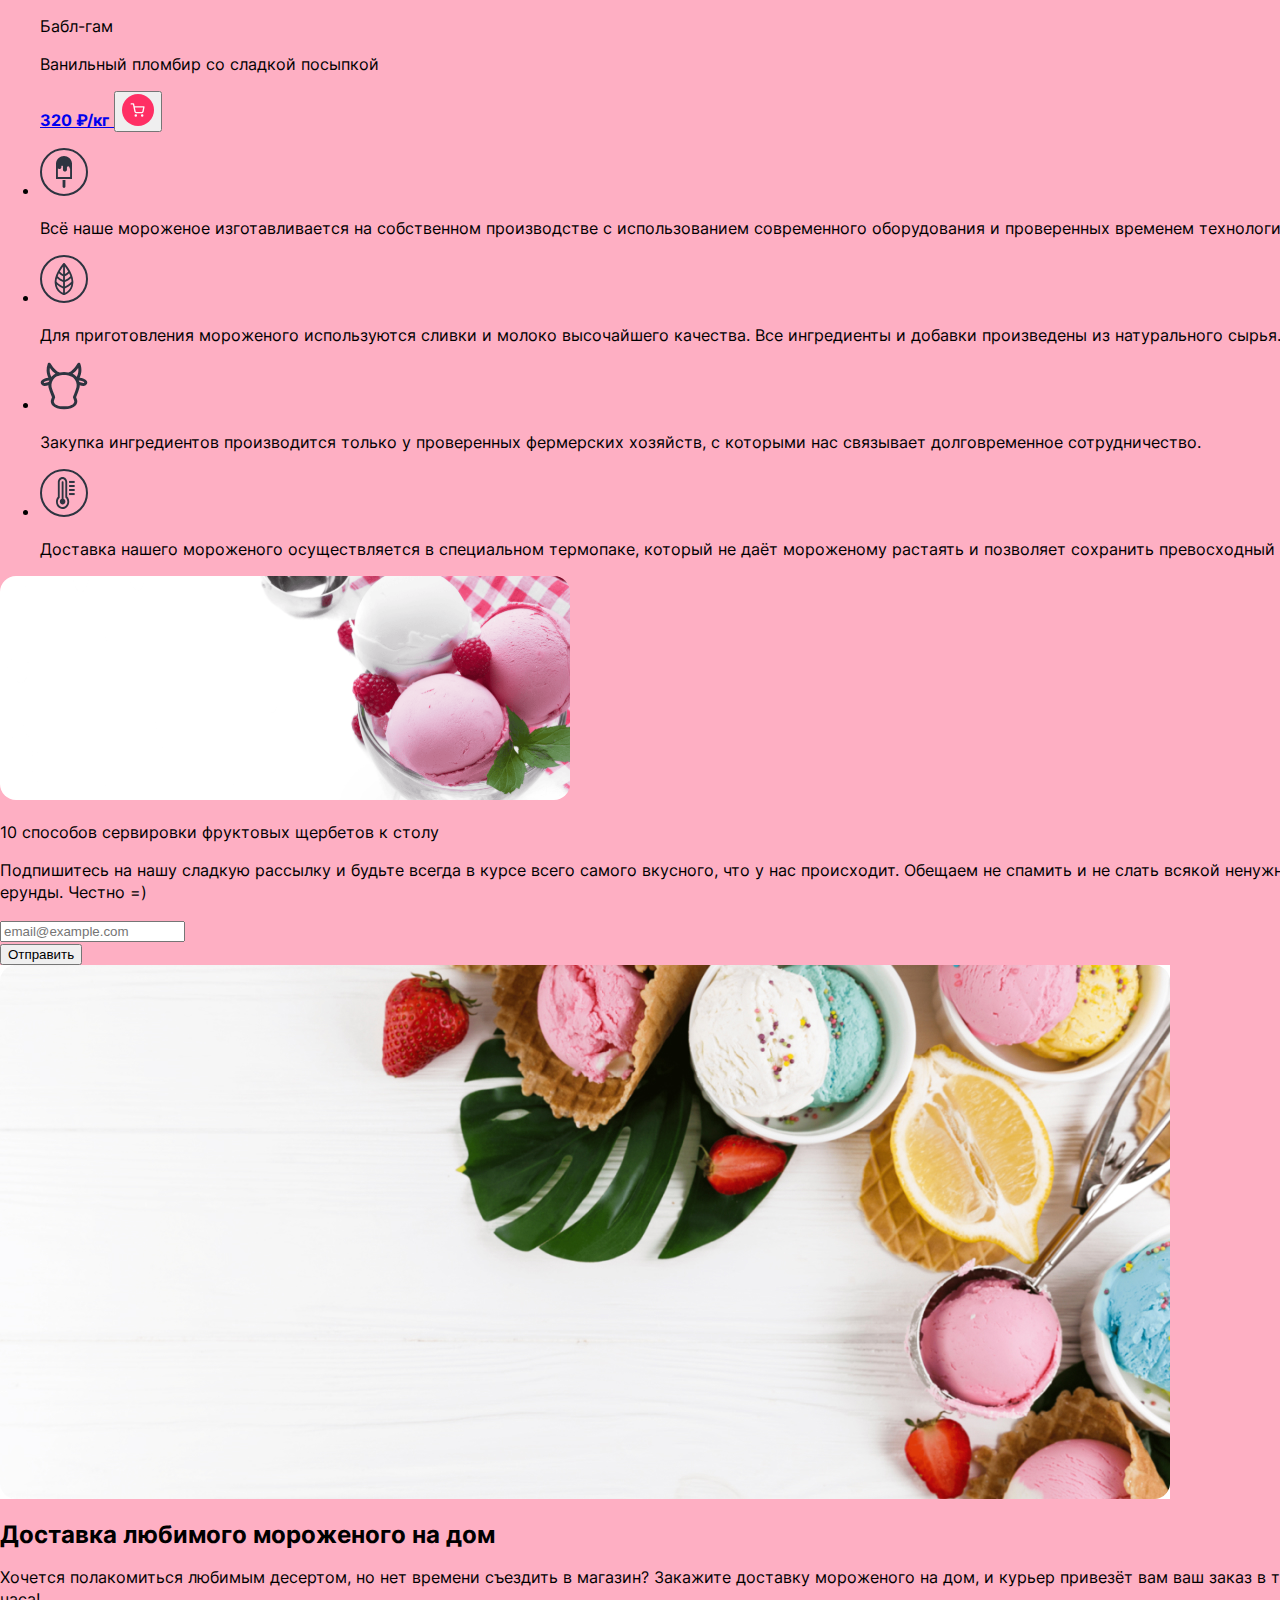
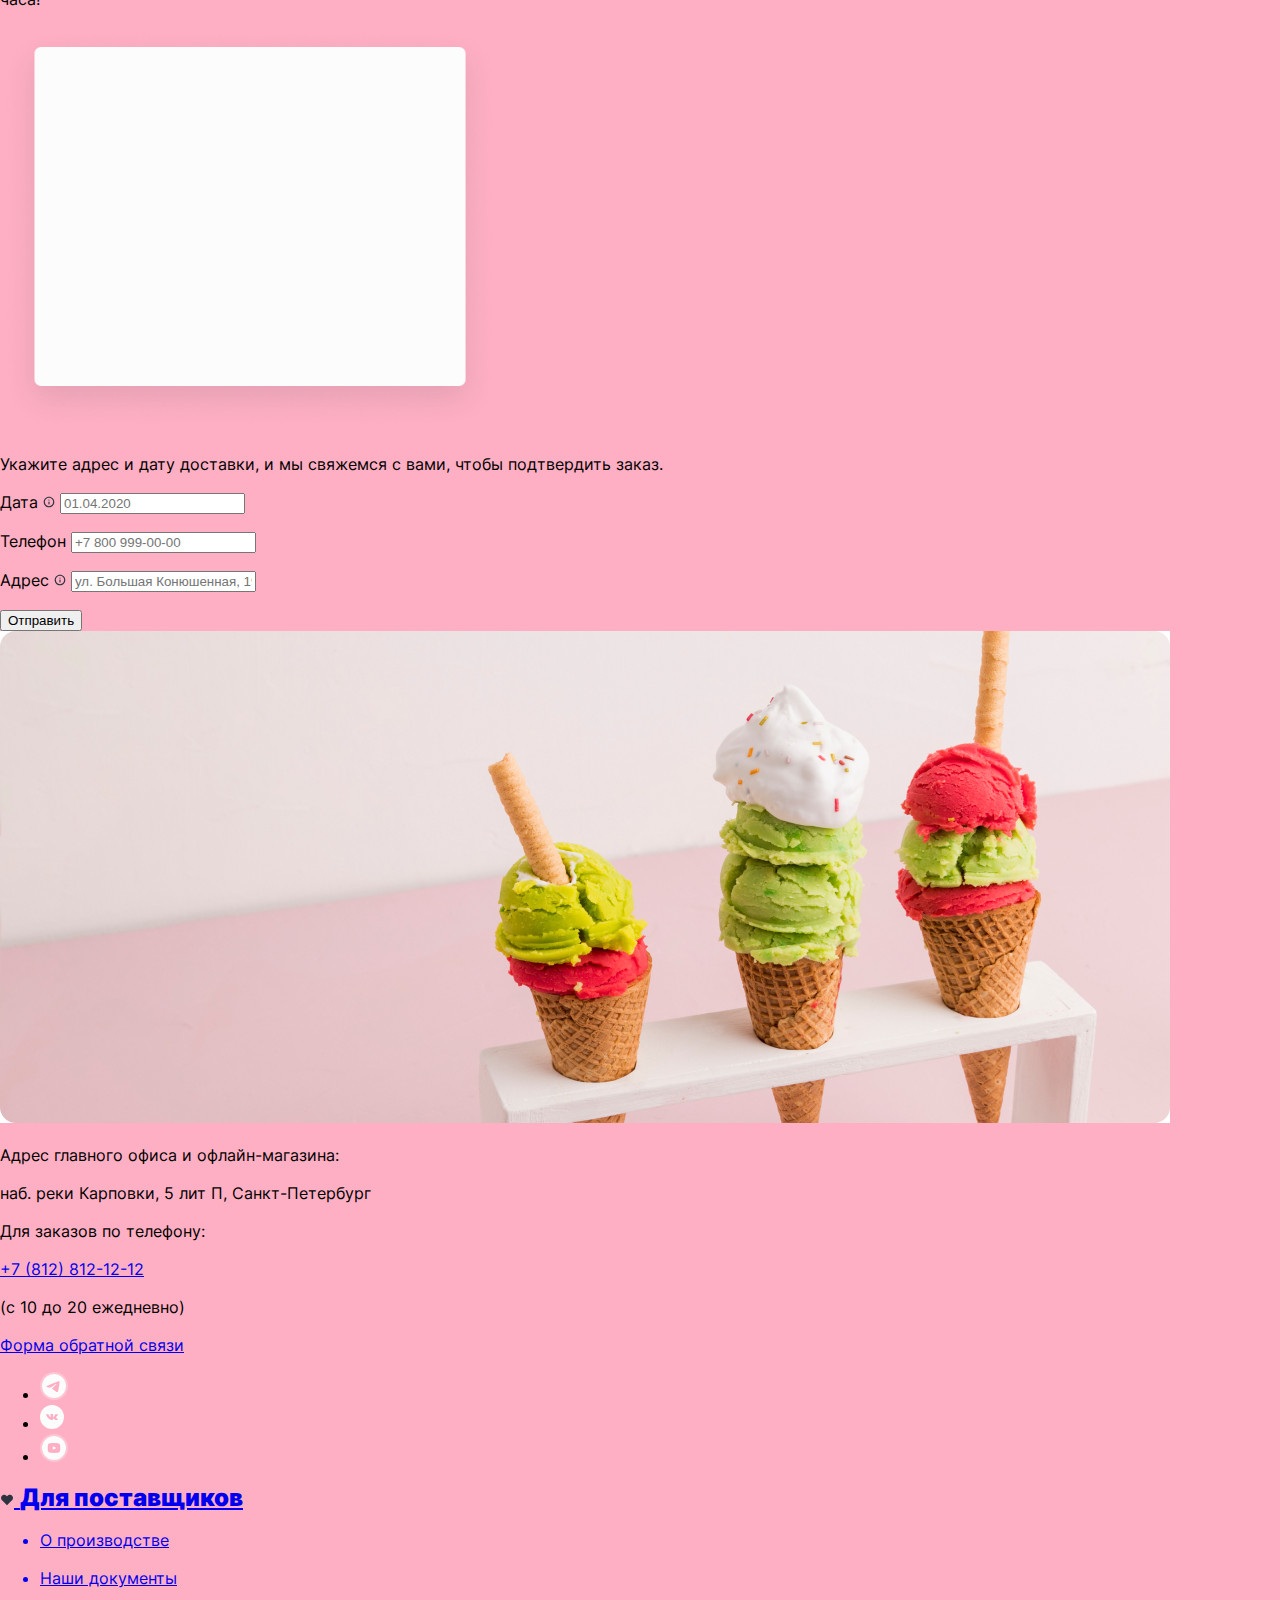
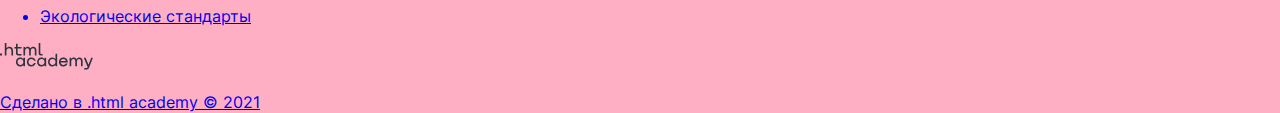
==== commit f582746c: "Исправление ошибок" ====
--- a/index.html
+++ b/index.html
@@ -3,413 +3,411 @@
     <head>
      <meta charset="utf-8">
      <meta name="viewport" content="width=device-width" scale=1.0>
-    <title>Магазин "Глейси"</title>
-  <link rel="stylesheet" href="./styles/styles.css">
-   </head>
-  <body class="page-body">
-    <div class="page-container">
- <header class="page-header">
-  <a href="#" class="navigation-logo">
-<img src="./images/Лого-page.svg" width="137" height="56" alt="Логотип магазина Глейси">
-  </a>
-<nav class="navigation-menu">
-  <div class="container-navigation-menu">
-   <ul class="navigation-list">
-      <li class="navigation-item catalog-item">
-        <a class="navigation-link catalog" href="catalog.html">
+     <title>Магазин "Глейси"</title>
+     <link rel="stylesheet" href="./styles/styles.css">
+    </head>
+    <body class="page-body">
+     <div class="page-container">
+       <header class="page-header">
+        <a href="#" class="navigation-logo">
+         <img src="./images/Лого-page.svg" width="137" height="56" alt="Логотип магазина Глейси">
+        </a>
+       <nav class="navigation-menu">
+       <div class="container-navigation-menu">
+        <ul class="navigation-list">
+         <li class="navigation-item catalog-item">
+          <a class="navigation-link catalog" href="catalog.html">
           Каталог</a>
 
           <!-- <div class="popover-catalog popover-open">
-            <section class="popover-now">
-            <h2 class="visually-hidden">Новые продукты</h2>
-<a class="navigation-link catalog" href="catalog.html">
-          Новинки</a>
-          <ul class="catalog-list">
-            <li class="catalog-item">
-              <a class="catalog-menu-link" href="#">Сливочное</a>
-            </li>
-            <li class="catalog-item">
-              <a class="catalog-menu-link" href="#">Щербеты</a>
-            </li>
-            <li class="catalog-item">
-              <a class="catalog-menu-link" href="#">Фруктовый лед</a>
-            </li>
-            <li class="catalog-item">
-              <a class="catalog-menu-link" href="#">Мелорин</a>
-            </li>
-            </ul>
-            </section>
-           </div> -->
-           </li>
-            <li class="navigation-item">
-        <a class="navigation-link" href="fag.html">
+                 <section class="popover-now">
+                  <h2 class="visually-hidden">Новые продукты</h2>
+                   <a class="navigation-link catalog" href="catalog.html">
+                   Новинки</a>
+                     <ul class="catalog-list">
+                      <li class="catalog-item">
+                       <a class="catalog-menu-link" href="#">Сливочное</a>
+                      </li>
+                     <li class="catalog-item">
+                      <a class="catalog-menu-link" href="#">Щербеты</a>
+                     </li>
+                     <li class="catalog-item">
+                      <a class="catalog-menu-link" href="#">Фруктовый лед</a>
+                     </li>
+                     <li class="catalog-item">
+                      <a class="catalog-menu-link" href="#">Мелорин</a>
+                     </li>
+                    </ul>
+                </section>
+              </div> -->
+         </li>
+         <li class="navigation-item">
+          <a class="navigation-link" href="fag.html">
           Доставка и оплата</a>
-      </li>
-       <li class="navigation-item">
-        <a class="navigation-link" href="about.html">
+         </li>
+         <li class="navigation-item">
+          <a class="navigation-link" href="about.html">
           О компании</a>
-      </li>
-    </ul>
-    <ul class="navigation-list navigation-user-menu">
-      <li class="navigation-user-item">
-         <a class="navigation-link contacts-phone" href="#">+7 800 555-86-28</a>
-      </li>
-      <li class="navigation-user-item">
+         </li>
+        </ul>
+        <ul class="navigation-list navigation-user-menu">
+         <li class="navigation-user-item">
+            <a class="navigation-link contacts-phone" href="#">+7 800 555-86-28</a>
+         </li>
+         <li class="navigation-user-item">
        <div class="search">
         <a class="search-button" href="#">
-<svg class="search-icon" xmlns="http://www.w3.org/2000/svg" fill="none" viewBox="0 0 14 14"  width="13" height="13"><path fill="#2D3440" fill-rule="evenodd"
-   d="M1.66 6.19a4.67 4.67 0 1 1 9.34 0 4.67 4.67 0 0 1-9.34 0Zm8.42 4.69a6 6 0 1 1 .94-.94l2.45 2.44a.67.67 0 1 1-.94.95l-2.45-2.45Z"
-   clip-rule="evenodd"/></svg>
-   <span class="visually-hidden">Поиск по сайту</span>
-    </a>
-   <!-- <div class="popover-search popover-open">
+         <svg class="search-icon" xmlns="http://www.w3.org/2000/svg" fill="none" viewBox="0 0 14 14"  width="13" height="13"><path fill="#2D3440" fill-rule="evenodd"
+         d="M1.66 6.19a4.67 4.67 0 1 1 9.34 0 4.67 4.67 0 0 1-9.34 0Zm8.42 4.69a6 6 0 1 1 .94-.94l2.45 2.44a.67.67 0 1 1-.94.95l-2.45-2.45Z"
+          clip-rule="evenodd"/></svg>
+          <span class="visually-hidden">Поиск по сайту</span>
+        </a>
+    <!-- <div class="popover-search popover-open">
             <section class="popover-search-content">
-            <h2 class="visually-hidden">Поиск по сайту</h2>
-    <label for="navigation-search"></label>
+             <h2 class="visually-hidden">Поиск по сайту</h2>
+              <label for="navigation-search"></label>
               <input class="field" placeholder="Поиск по сайту" type="search"
                 name="navigation-search" id="navigation-search" required>
             </section>
-     </div> -->
-    </div>
-    </li>
-       <li class="navigation-item">
-        <a class="navigation-link login-button" href="#">
-          <svg xmlns="http://www.w3.org/2000/svg" width="16" height="16" fill="none" viewBox="0 0 16 16">
-  <path fill="#2D3440" fill-rule="evenodd" d="M9 1.7c0-.4.3-.7.7-.7h2.6a2 2 0 0 1 2 2v9.3a2 2 0 0 1-2 2H9.7a.7.7 0 1 1 0-1.3h2.6a.7.7 0 0 0 .7-.7V3a.7.7 0 0 0-.7-.7H9.7a.7.7 0 0 1-.7-.6ZM5.9 3.9c.2-.3.6-.3.9 0l3.3 3.3a.7.7 0 0 1 .2.2.7.7 0 0 1-.2.7l-3.3 3.4a.7.7 0 1 1-1-1l2.3-2.2H1.7a.7.7 0 1 1 0-1.3H8L5.9 4.8a.7.7 0 0 1 0-1Z"
-  clip-rule="evenodd"/></svg>
-  Вход
+         </div> -->
+       </div>
+         </li>
+          <li class="navigation-item">
+            <a class="navigation-link login-button" href="#">
+             <svg xmlns="http://www.w3.org/2000/svg" width="16" height="16" fill="none" viewBox="0 0 16 16">
+             <path fill="#2D3440" fill-rule="evenodd" d="M9 1.7c0-.4.3-.7.7-.7h2.6a2 2 0 0 1 2 2v9.3a2 2 0 0 1-2 2H9.7a.7.7 0 1 1 0-1.3h2.6a.7.7 0 0 0 .7-.7V3a.7.7 0 0 0-.7-.7H9.7a.7.7 0 0 1-.7-.6ZM5.9 3.9c.2-.3.6-.3.9 0l3.3 3.3a.7.7 0 0 1 .2.2.7.7 0 0 1-.2.7l-3.3 3.4a.7.7 0 1 1-1-1l2.3-2.2H1.7a.7.7 0 1 1 0-1.3H8L5.9 4.8a.7.7 0 0 1 0-1Z"
+             clip-rule="evenodd"/></svg>
+             Вход
+           </a>
+            <span class="visually-hidden">Кнопка входа</span>
+           <!-- <div class="popover-personal popover-open">
+                <section class="popover-account-content">
+                  <h2 class="personal-account">Личный кабинет</h2>
+                 <form class="appointment-form" action="https://echo.htmlacademy.ru/"
+                   method="post">
+                   <p class="appointment-form-email">
+                   <label for="email"></label>
+                   <input class="email-field" type="email"
+                   name="email" placeholder="email@example.com"
+                    id="email" required></p>
+                   <p class="appointment-form-password">
+                   <label for="password-field"></label>
+                   <input class="field" type="password"
+                   name="password-field"  placeholder="......"
+                   id="password-field" required></p>
+                    <button class="button-enter-button" type="submit">Войти</button>
+                 </form>
+                   <a class="navigation-link" href="#">
+                    Забыли пароль?</a>
+                   <a class="navigation-link" href="#">
+                    Регистрация</a>
+               </div> -->
+          </li>
+
+           <li class="navigation-item">
+            <a class="navigation-link" href="#">
+             <button class="button-counter" type="submit">
+              <svg xmlns="http://www.w3.org/2000/svg" width="15" height="14" fill="none" viewBox="0 0 15 14"><path fill="#2D3440" fill-rule="evenodd"
+              d="M.5.77c0-.36.3-.66.67-.66h2.31c.32 0 .6.22.66.53l.47 2.37h9.3a.67.67 0 0 1 .66.79l-.93 4.86a1.83 1.83 0 0 1-1.82 1.47H6.2a1.83 1.83 0 0 1-1.82-1.47l-.96-4.83-.01-.05-.47-2.
+              34H1.17A.67.67 0 0 1 .5.77Zm5.3 10.35a1.25 1.25 0 1 0 0 2.49 1.25 1.25 0 0 0 0-2.5Zm6.38 0a1.25 1.25 0 1 0 0 2.49 1.25 1.25 0 0 0 0-2.5Z" clip-rule="evenodd"/></svg>
+              2 товара
+             </button>
+            </a>
+              <!-- <div class="popover-cart popover-open">
+            <section class="popover-arrange">
+             <h2 class="cart">Корзина</h2>
+              <ul class="choice-list">
+               <li class="choice-item">
+                 <a class="navigation-link" href="#"><img class="Malinka" src="./images/Малинка.jpg" width="46" height="46" alt="Malinka">
+                  Малинка
+                  <span>1 кг х 310 ₽</span>
+                 </a>
+                  <b>310 ₽</b>
+               </li>
+               <li class="choice-item">
+                <a class="navigation-link" href="#"><img class="Malinka" src="./images/Бабл-гам.jpg" width="46" height="46" alt="Malinka">
+                 Бабл-гам
+                  <span>1,5 кг х 320 ₽</span>
+                </a>
+                  <b class="price">480 ₽</b>
+               </li>
+               <li class="place-order-item">
+                <a class="place-order-link" href="#">
+                 <button class="button-arrange" type="submit">Оформить заказ</button>
+                </a>
+                 <b class="price">Итого: 790 ₽</b>
+           </div>
+           <div class="popover-cart cart-empty">
+            <p class="popover-text">Ваша корзина пока пуста</p>
+           </div>
+               </li>
+              </ul>
+          </div> -->
+           </li>
+        </ul>
+      </div>
+       </nav>
+     </div>
+      </header>
+
+  <main class="main-index">
+   <div class="main-index-wrapper">
+     <h1 class="visually-hidden">Магазин "Глейси"</h1>
+     <section class="installation">
+      <h2 class="visually-hidden">Инсталляция</h2>
+      <div class="slider-ice-cream">
+        <button class="slider-button-arrow previous-button">
+          <span class="visually-hidden">Предыдущий слайд</span>
+          </button>
+        <button class="slider-button-arrow next-button">
+          <span class="visually-hidden">Слудующий слайд</span>
+        </button>
+        <ul class="slider-installation-list">
+          <li class="slider-installation-item-current">
+           <div class="wrapper-strawberry-cream">
+            <h3 class="strawberry-ico-cream">Нежный пломбир
+             с клубничным джемом</h3>
+              <p class="installation-description">Натуральное мороженое из свежих сливок
+              и молока с вкуснейшим клубничным джемом – это идеальный десерт для всей семьи.
+              </p>
+             <a class="slider-order-link link-spinner-button" href="#">
+              <img class="slider-strawberry-jam-1" src="./images/Мороженко.jpg" alt="with-strawberry-jam" width="327"
+              height="507">
+             </a>
+           </div>
+          </li>
+          <li class="slider-installation-item-current">
+            <div class="banana-cream">
+              <h3 class="banana-flavor-2">Сливочное мороженое со вкусом банана</h3>
+                <p class="installation-description">Сливочное мороженое с ярким банановым вкусом подарит вам свежесть и наслаждение даже в самый жаркий летний день.
+                </p>
+                 <a class="slider-order-link link-spinner-button" href="#">
+                  <img class="slider-banana-flavor-2" src="./images/Слайдшоу_next.jpg" alt="banana-flavor" width="327"
+                   height="507">
+                </a>
+            </div>
+         </li>
+          <li class="slider-installation-item-current">
+            <div class="wrapper-marshmallows">
+              <h3 class="marshmallows-3">Карамельный пломбир
+               с маршмеллоу</h3>
+              <p class="exposition-description">Необычный сладкий десерт с карамельным топпингом и кусочками зефира завоюет сердца сладкоежек всех возрастов.
+             </p>
+             <a class="slider-order-link link-spinner-button" href="#">
+               <img class="slider-with-marshmallows-3" src="./images/Слайдшоу1_next.jpg" alt="with-marshmallows" width="327"
+                height="507">
+             </a>
+           </div>
+          </li>
+        </ul>
+        </div>
+        <div class="slider-button">
+          <button class="slider-button slider-prev" type="button">
+           <span class="visually-hidden">Следующее фото</span>
+          </button>
+
+          <button class="slider-button slider-next" type="button">
+           <span class="visually-hidden">Предыдущее фото</span>
+          </button>
+        </div>
+
+        <div class="button-wrapper">
+
+         <button class="button-order" type="submit">Заказать</button>
+        </div>
+        <div class="slider-pagination-wrapper">
+         <ol class="slider-pagination">
+          <li class="slider-pagination-item">
+            <button class="slider-pagination-button slider-pagination-button-current" type="button">
+             <span class="visually-hidden">1 фото</span>
+            </button>
+         </li>
+         <li class="slider-pagination-item">
+            <button class="slider-pagination-button" type="button">
+             <span class="visually-hidden">2 фото</span>
+           </button>
+         </li>
+         <li class="slider-pagination-item">
+          <button class="slider-pagination-button" type="button">
+           <span class="visually-hidden">3 фото</span>
+          </button>
+          </li>
+         </ol>
+        </div>
+
+     <div class="social-network">
+       <ul class="social-list">
+         <li class="social-item">
+          <a class="social-button" href="https://t.me/htmlacademy">
+           <svg xmlns="http://www.w3.org/2000/svg" width="28" height="28" fill="none" viewBox="0 0 28 28"><path fill="#FCFCFC" fill-rule="evenodd"
+            d="M26 14a12 12 0 1 1-24 0 12 12 0 0 1 24 0Zm-11.57-3.14c-1.17.48-3.5 1.49-7 3.01-.57.23-.86.45-.9.67-.04.36.42.5 1.04.7l.27.08c.6.2 1.43.44 1.86.45.39 0 .82-.16 1.3-.48 3.27-2.21 4.96-3.33 5.06-3.35.08-.02.18-.04.25.02.07.07.07.18.06.22-.05.19-1.84 1.86-2.77 2.72a28.24 28.24 0 0 0-.82.79c-.57.54-1 .96.02 1.63.5.32.89.59 1.28.85a88.77 88.77 0 0 0 1.8 1.23c.5.35.95.67 1.5.62.32-.03.66-.33.82-1.23.4-2.13 1.18-6.73 1.36-8.63.01-.16 0-.31-.02-.47a.5.5 0 0 0-.17-.33.78.78 0 0 0-.46-.14c-.46.01-1.15.25-4.48 1.64Z"
+            clip-rule="evenodd"/><rect width="26" height="26" x="1" y="1" stroke="#FCFCFC" stroke-opacity=".3"
+            stroke-width="2" rx="13"/></svg>
+            <span class="visually-hidden">
+             Телеграм
+            </span>
           </a>
-<span class="visually-hidden">Кнопка входа</span>
-          <!-- <div class="popover-personal popover-open">
-            <section class="popover-account-content">
-            <h2 class="personal-account">Личный кабинет</h2>
-<form class="appointment-form" action="https://echo.htmlacademy.ru/"
-            method="post">
-            <p class="appointment-form-email">
-              <label for="email"></label>
-                <input class="email-field" type="email"
-                name="email" placeholder="email@example.com"
-                id="email" required></p>
-                 <p class="appointment-form-password">
-                <label for="password-field"></label>
-                <input class="field" type="password"
-                name="password-field"  placeholder="......"
-                id="password-field" required></p>
-      <button class="button-enter-button" type="submit">Войти</button>
-      </form>
-          <a class="navigation-link" href="#">
-          Забыли пароль?</a>
-          <a class="navigation-link" href="#">
-          Регистрация</a> -->
-          </div>
-          </li>
-
-       <li class="navigation-item">
-        <a class="navigation-link" href="#">
-          <button class="button-counter" type="submit">
-<svg xmlns="http://www.w3.org/2000/svg" width="15" height="14" fill="none" viewBox="0 0 15 14"><path fill="#2D3440" fill-rule="evenodd"
-  d="M.5.77c0-.36.3-.66.67-.66h2.31c.32 0 .6.22.66.53l.47 2.37h9.3a.67.67 0 0 1 .66.79l-.93 4.86a1.83 1.83 0 0 1-1.82 1.47H6.2a1.83 1.83 0 0 1-1.82-1.47l-.96-4.83-.01-.05-.47-2.
-  34H1.17A.67.67 0 0 1 .5.77Zm5.3 10.35a1.25 1.25 0 1 0 0 2.49 1.25 1.25 0 0 0 0-2.5Zm6.38 0a1.25 1.25 0 1 0 0 2.49 1.25 1.25 0 0 0 0-2.5Z" clip-rule="evenodd"/></svg>
-          2 товара</button></a>
-
-           <!-- <div class="popover-cart popover-open">
-            <section class="popover-arrange">
-            <h2 class="cart">Корзина</h2>
-
-<ul class="choice-list">
-
-  <li class="choice-item">
-    <a class="navigation-link" href="#"><img class="Malinka" src="./images/Малинка.jpg" width="46" height="46" alt="Malinka">
-   Малинка
-  <span>1 кг х 310 ₽</span>
-   </a>
-  <b>310 ₽</b>
-</li>
-  <li class="choice-item">
-    <a class="navigation-link" href="#"><img class="Malinka" src="./images/Бабл-гам.jpg" width="46" height="46" alt="Malinka">
-   Бабл-гам
-   <span>1,5 кг х 320 ₽</span>
-   </a>
-  <b class="price">480 ₽</b>
-  </li>
-  <li class="place-order-item">
-    <a class="place-order-link" href="#">
-  <button class="button-arrange" type="submit">Оформить заказ</button>
-  </a>
-  <b class="price">Итого: 790 ₽</b>
-
-  </div>
-  <div class="popover-cart cart-empty">
-    <p class="popover-text">Ваша корзина пока пуста</p>
-  </div>
-</li>
-</ul>
-</div> -->
-</li>
-</ul>
-</div>
-</nav>
-</div>
-</header>
-
-<main class="main-index">
-  <h1 class="visually-hidden">Магазин "Глейси"</h1>
-
-<section class="exposition">
-  <h2 class="visually-hidden">Экспозиция</h2>
-
-<div class="slider-ice-cream">
-  <button class="slider-button-arrow previous-button">
-    <span class="visually-hidden">Предыдущий слайд</span>
-  </button>
-  <button class="slider-button-arrow next-button">
-    <span class="visually-hidden">Слудующий слайд</span>
-  </button>
-  <ul class="slider-exposition-list">
-    <li class="slider-strawberry-1-item-current">
-      <div class="wrapper-strawberry-cream">
-        <h3 class="strawberry-ico-cream">Нежный пломбир
-с клубничным джемом</h3>
-<p class="exposition-description">Натуральное мороженое из свежих сливок
-и молока с вкуснейшим клубничным джемом – это идеальный десерт для всей семьи.
-</p>
-<a class="slider-order-link link-spinner-button" href="#">
-<img class="slider-strawberry-jam-1" src="./images/Мороженко.jpg" alt="with-strawberry-jam" width="327"
-              height="507">
-</a>
-</div>
-</li>
-<li class="slider-banana-2-current">
-      <div class="banana-cream">
-        <h3 class="banana-flavor-2">Сливочное мороженое со вкусом банана</h3>
-<p class="exposition-description">Сливочное мороженое с ярким банановым вкусом подарит вам свежесть и наслаждение даже в самый жаркий летний день.
-</p>
-<a class="slider-order-link link-spinner-button" href="#">
-<img class="slider-banana-flavor-2" src="./images/Слайдшоу_next.jpg" alt="banana-flavor" width="327"
-              height="507">
-</a>
-</div>
-</li>
-<li class="slider-marshmallows-3-current">
-      <div class="wrapper-marshmallows">
-        <h3 class="marshmallows-3">Карамельный пломбир
-с маршмеллоу</h3>
-<p class="exposition-description">Необычный сладкий десерт с карамельным топпингом и кусочками зефира завоюет сердца сладкоежек всех возрастов.
-</p>
-<a class="slider-order-link link-spinner-button" href="#">
-<img class="slider-with-marshmallows-3" src="./images/Слайдшоу1_next.jpg" alt="with-marshmallows" width="327"
-              height="507">
-</a>
-</div>
-</li>
-</ul>
-</div>
-
-<button class="button-order" type="submit">Заказать</button>
-</div>
-<div class="slider">
-  <div class="slider-wrapper">
-
-<svg xmlns="http://www.w3.org/2000/svg" width="64" height="38" fill="none" viewBox="0 0 64 38"><rect width="62" height="36" x="1" y="1" fill="#FCFCFC"
-  fill-opacity=".3" rx="18"/><path fill="#2D3440" fill-rule="evenodd" d="M18.1 13.9a.7.7 0 0 0-1 1l4.3 4.1-4.2 4.2a.7.7 0 0 0 1 1l4.6-4.7c.3-.3.3-.7 0-1L18.1 14ZM46.8 14.8a.7.7 0 1 0-1-1l-4.6 4.7c-.3.3-.3.7 0 1l4.7 4.6a.7.7 0 1 0 .9-.9L42.6 19l4.2-4.2Z"
-  clip-rule="evenodd"/><rect width="62" height="36" x="1" y="1" stroke="#2D3440" stroke-width="2" rx="18"/></svg>
-
-  <button class="slider-button slider-prev" type="button">
-         <span class="visually-hidden">Следующее фото</span>
-      </button>
-
-  <button class="slider-button slider-next" type="button">
-        <span class="visually-hidden">Предыдущее фото</span>
-      </button>
-
-<ol class="slider-pagination">
-    <li class="slider-pagination-item">
-      <button class="slider-pagination-button slider-pagination-button-current" type="button">
-        <span class="visually-hidden">1 фото</span>
-      </button>
-    </li>
-   <li class="slider-pagination-item">
-      <button class="slider-pagination-button" type="button">
-        <span class="visually-hidden">2 фото</span>
-      </button>
-   </li>
-   <li class="slider-pagination-item">
-      <button class="slider-pagination-button" type="button">
-        <span class="visually-hidden">3 фото</span>
-      </button>
-   </li>
-      </ol>
+         </li>
+         <li class="social-item">
+           <a class="social-button" href="https://t.me/htmlacademy">
+            <svg xmlns="http://www.w3.org/2000/svg" width="24" height="24" fill="none" viewBox="0 0 24 24"><path fill="#FCFCFC"
+             fill-rule="evenodd" d="M24 12a12 12 0 1 1-24 0 12 12 0 0 1 24 0Zm-11.41 2.97h-.72s-1.58.09-2.98-1.18C7.37 12.4 6.03 9.65 6.03 9.65s-.07-.18 0-.27c.1-.1.36-.1.36-.1l1.72-.01s.16.02.27.1c.1.05.15.17.15.17s.28.61.65 1.17c.71 1.08 1.05 1.32 1.29 1.2.35-.16.25-1.53.25-1.53s0-.5-.18-.71c-.14-.17-.41-.22-.53-.24-.1-.01.06-.2.26-.3.31-.13.86-.13 1.5-.13.5 0 .65.03.84.07.46.1.44.41.41 1.08l-.02.7v.18c-.01.34-.02.73.23.88.13.07.45 0 1.26-1.19.38-.56.66-1.23.66-1.23s.07-.12.16-.17c.1-.05.24-.04.24-.04h1.8s.54-.06.63.15c.1.23-.2.75-.94 1.61-.7.82-1.03 1.12-1 1.38.01.2.23.38.66.72.89.73 1.13 1.1 1.18 1.2l.01.01c.4.58-.44.62-.44.62l-1.6.02s-.34.06-.8-.2a3.94 3.94 0 0 1-.69-.6c-.33-.34-.65-.66-.91-.58-.45.12-.44.96-.44.96s0 .18-.1.28c-.1.1-.32.12-.32.12Z"
+             clip-rule="evenodd"/></svg>
+             <span class="visually-hidden">
+              В Контакте
+             </span>
+           </a>
+        </li>
+        <li class="social-item">
+         <a class="social-button" href="https://t.me/htmlacademy">
+          <svg xmlns="http://www.w3.org/2000/svg" width="28" height="28" fill="none" viewBox="0 0 28 28"><path fill="#FCFCFC" d="m16 13.8-2.8-1.32c-.25-.11-.45.01-.45.29v2.46c0 .28.2.4.45.29L16 14.2c.25-.12.25-.3 0-.42ZM14 2a12 12 0 1 0 0 24 12 12 0 0 0 0-24Zm0 16.88c-6.14 0-6.25-.56-6.25-4.88s.1-4.88 6.25-4.88c6.14 0 6.25.56 6.25 4.88s-.1 4.88-6.25 4.88Z"/>
+           <rect width="26" height="26" x="1" y="1" stroke="#FCFCFC" stroke-opacity=".3" stroke-width="2" rx="13"/></svg>
+            <span class="visually-hidden">
+            Youtube
+            </span>
+         </a>
+        </li>
+       </ul>
       </div>
-</section>
-</div>
-<div class="social-network">
-  <ul class="social-list">
-    <li class="social-item">
-      <a class="social-button" href="https://t.me/htmlacademy">
-<svg xmlns="http://www.w3.org/2000/svg" width="28" height="28" fill="none" viewBox="0 0 28 28"><path fill="#FCFCFC" fill-rule="evenodd"
-  d="M26 14a12 12 0 1 1-24 0 12 12 0 0 1 24 0Zm-11.57-3.14c-1.17.48-3.5 1.49-7 3.01-.57.23-.86.45-.9.67-.04.36.42.5 1.04.7l.27.08c.6.2 1.43.44 1.86.45.39 0 .82-.16 1.3-.48 3.27-2.21 4.96-3.33 5.06-3.35.08-.02.18-.04.25.02.07.07.07.18.06.22-.05.19-1.84 1.86-2.77 2.72a28.24 28.24 0 0 0-.82.79c-.57.54-1 .96.02 1.63.5.32.89.59 1.28.85a88.77 88.77 0 0 0 1.8 1.23c.5.35.95.67 1.5.62.32-.03.66-.33.82-1.23.4-2.13 1.18-6.73 1.36-8.63.01-.16 0-.31-.02-.47a.5.5 0 0 0-.17-.33.78.78 0 0 0-.46-.14c-.46.01-1.15.25-4.48 1.64Z"
-  clip-rule="evenodd"/><rect width="26" height="26" x="1" y="1" stroke="#FCFCFC" stroke-opacity=".3"
-  stroke-width="2" rx="13"/></svg>
-   <span class="visually-hidden">
-Телеграм
-   </span>
-  </a>
-</li>
- <li class="social-item">
-      <a class="social-button" href="https://t.me/htmlacademy">
-<svg xmlns="http://www.w3.org/2000/svg" width="24" height="24" fill="none" viewBox="0 0 24 24"><path fill="#FCFCFC"
-  fill-rule="evenodd" d="M24 12a12 12 0 1 1-24 0 12 12 0 0 1 24 0Zm-11.41 2.97h-.72s-1.58.09-2.98-1.18C7.37 12.4 6.03 9.65 6.03 9.65s-.07-.18 0-.27c.1-.1.36-.1.36-.1l1.72-.01s.16.02.27.1c.1.05.15.17.15.17s.28.61.65 1.17c.71 1.08 1.05 1.32 1.29 1.2.35-.16.25-1.53.25-1.53s0-.5-.18-.71c-.14-.17-.41-.22-.53-.24-.1-.01.06-.2.26-.3.31-.13.86-.13 1.5-.13.5 0 .65.03.84.07.46.1.44.41.41 1.08l-.02.7v.18c-.01.34-.02.73.23.88.13.07.45 0 1.26-1.19.38-.56.66-1.23.66-1.23s.07-.12.16-.17c.1-.05.24-.04.24-.04h1.8s.54-.06.63.15c.1.23-.2.75-.94 1.61-.7.82-1.03 1.12-1 1.38.01.2.23.38.66.72.89.73 1.13 1.1 1.18 1.2l.01.01c.4.58-.44.62-.44.62l-1.6.02s-.34.06-.8-.2a3.94 3.94 0 0 1-.69-.6c-.33-.34-.65-.66-.91-.58-.45.12-.44.96-.44.96s0 .18-.1.28c-.1.1-.32.12-.32.12Z"
-  clip-rule="evenodd"/></svg>
-   <span class="visually-hidden">
-В Контакте
-   </span>
-  </a>
-</li>
-<li class="social-item">
-      <a class="social-button" href="https://t.me/htmlacademy">
-        <svg xmlns="http://www.w3.org/2000/svg" width="28" height="28" fill="none" viewBox="0 0 28 28"><path fill="#FCFCFC" d="m16 13.8-2.8-1.32c-.25-.11-.45.01-.45.29v2.46c0 .28.2.4.45.29L16 14.2c.25-.12.25-.3 0-.42ZM14 2a12 12 0 1 0 0 24 12 12 0 0 0 0-24Zm0 16.88c-6.14 0-6.25-.56-6.25-4.88s.1-4.88 6.25-4.88c6.14 0 6.25.56 6.25 4.88s-.1 4.88-6.25 4.88Z"/>
-          <rect width="26" height="26" x="1" y="1" stroke="#FCFCFC" stroke-opacity=".3" stroke-width="2" rx="13"/></svg>
-   <span class="visually-hidden">
-Youtube
-   </span>
-  </a>
-</li>
-  </ul>
-</div>
-</section>
-<section class="discount">
-  <h2 class="visually-hidden">Выгодное предложение</h2>
-  <div class="wrapper-discount">
-    <div class="banner-card-malinka">
-<figure>
-  <figcaption>Малинка даром!</figcaption>
-  <p class="description-product">При покупке 2 кг любого фруктового мороженого
-    добавим в ваш заказ банку малинового варенья бесплатно.</p>
-    <button class="gift" type="button">Хочу подарок</button>
-</figure>
-</div>
-<div class="raspberry">
-  <img class="photo-banner" src="./images/малина фото.jpg" width="219" height="268" alt="Малинка">
-</div>
- <div class="banner-card-malinka">
-<figure>
-  <figcaption>Маршмеллоу даром!</figcaption>
-  <p class="description-product">При покупке 2 кг пломбира добавим в ваш заказ упаковку нежных зефирок совершенно бесплатно.</p>
-    <button class="gift" type="button">Хочу подарок</button>
-</figure>
-</div>
-<div class="marshmallow">
-  <img class="photo-banner1" src="./images/marshmallow фото.jpg" width="219" height="268" alt="Малинка">
-</div>
-    </div>
-  </div>
-</section>
-<div class="container-popular">
-<section class="popular-tastes">
-<h2 class="visually-hidden">Популярные вкусы</h2>
-  <p class="popular-title-tastes">Попробуйте самые популярные вкусы нашего мороженого</p>
-  <div class="container-card">
-<figure>
-  <figcaption>Малинка</figcaption>
-  <p class="description-title">Сливочное мороженое с малиновым джемом</p>
-  <a class="cart-link" href="#">
-    <b class="price">310 ₽/кг</b>
-    <button class="add-to-cart" type="button" aria-label="button-cart">
-<svg xmlns="http://www.w3.org/2000/svg" width="32" height="32" fill="none" viewBox="0 0 32 32"><rect width="32" height="32" fill="#FF2F64" rx="16"/><path fill="#FCFCFC"
-  fill-rule="evenodd" d="M9.17 9.25a.67.67 0 0 0 0 1.33h1.77l.47 2.34v.05l.97 4.84a1.83 1.83 0 0 0 1.82 1.46h5.62a1.83 1.83 0 0 0 1.82-1.46v-.01l.93-4.86a.67.67 0 0 0-.66-.8h-9.3l-.47-2.35a.67.67 0 0 0-.66-.54H9.17Zm4.52 8.3-.81-4.07h8.23l-.78 4.07a.5.5 0 0 1-.49.4H14.18a.5.5 0 0 1-.49-.4Zm-1.13 3.96a1.25 1.25 0 1 1 2.49 0 1.25 1.25 0 0 1-2.5 0Zm6.37 0a1.25 1.25 0 1 1 2.5 0 1.25 1.25 0 0 1-2.5 0Z"
-  clip-rule="evenodd"/></svg>
-  </button>
-  </a>
-</figure>
-<figure>
-  <figcaption>Фисташка</figcaption>
-  <p class="description-title">Фисташковый пломбир с кусочками шоколада</p>
-  <a class="cart-link" href="#">
-    <b class="price">340 ₽/кг</b>
-    <button class="add-to-cart" type="button" aria-label="button-cart">
-<svg xmlns="http://www.w3.org/2000/svg" width="32" height="32" fill="none" viewBox="0 0 32 32"><rect width="32" height="32" fill="#FF2F64" rx="16"/><path fill="#FCFCFC"
-  fill-rule="evenodd" d="M9.17 9.25a.67.67 0 0 0 0 1.33h1.77l.47 2.34v.05l.97 4.84a1.83 1.83 0 0 0 1.82 1.46h5.62a1.83 1.83 0 0 0 1.82-1.46v-.01l.93-4.86a.67.67 0 0 0-.66-.8h-9.3l-.47-2.35a.67.67 0 0 0-.66-.54H9.17Zm4.52 8.3-.81-4.07h8.23l-.78 4.07a.5.5 0 0 1-.49.4H14.18a.5.5 0 0 1-.49-.4Zm-1.13 3.96a1.25 1.25 0 1 1 2.49 0 1.25 1.25 0 0 1-2.5 0Zm6.37 0a1.25 1.25 0 1 1 2.5 0 1.25 1.25 0 0 1-2.5 0Z"
-  clip-rule="evenodd"/></svg>
-  </button>
-  </a>
-</figure>
-<figure>
-  <figcaption>Черника</figcaption>
-  <p class="description-title">Крем-брюле
-с черничным джемом</p>
-  <a class="cart-link" href="#">
-    <b class="price">330 ₽/кг</b>
-    <button class="add-to-cart" type="button" aria-label="button-cart">
-<svg xmlns="http://www.w3.org/2000/svg" width="32" height="32" fill="none" viewBox="0 0 32 32"><rect width="32" height="32" fill="#FF2F64" rx="16"/><path fill="#FCFCFC"
-  fill-rule="evenodd" d="M9.17 9.25a.67.67 0 0 0 0 1.33h1.77l.47 2.34v.05l.97 4.84a1.83 1.83 0 0 0 1.82 1.46h5.62a1.83 1.83 0 0 0 1.82-1.46v-.01l.93-4.86a.67.67 0 0 0-.66-.8h-9.3l-.47-2.35a.67.67 0 0 0-.66-.54H9.17Zm4.52 8.3-.81-4.07h8.23l-.78 4.07a.5.5 0 0 1-.49.4H14.18a.5.5 0 0 1-.49-.4Zm-1.13 3.96a1.25 1.25 0 1 1 2.49 0 1.25 1.25 0 0 1-2.5 0Zm6.37 0a1.25 1.25 0 1 1 2.5 0 1.25 1.25 0 0 1-2.5 0Z"
-  clip-rule="evenodd"/></svg>
-</button>
-  </a>
-</figure>
-<figure>
-  <figcaption>Бабл-гам</figcaption>
-  <p class="description-title">Ванильный пломбир
-со сладкой посыпкой</p>
-  <a class="cart-link" href="#">
-    <b class="price">320 ₽/кг</b>
-    <button class="add-to-cart" type="button" aria-label="button-cart">
-<svg xmlns="http://www.w3.org/2000/svg" width="32" height="32" fill="none" viewBox="0 0 32 32"><rect width="32" height="32" fill="#FF2F64" rx="16"/><path fill="#FCFCFC"
-  fill-rule="evenodd" d="M9.17 9.25a.67.67 0 0 0 0 1.33h1.77l.47 2.34v.05l.97 4.84a1.83 1.83 0 0 0 1.82 1.46h5.62a1.83 1.83 0 0 0 1.82-1.46v-.01l.93-4.86a.67.67 0 0 0-.66-.8h-9.3l-.47-2.35a.67.67 0 0 0-.66-.54H9.17Zm4.52 8.3-.81-4.07h8.23l-.78 4.07a.5.5 0 0 1-.49.4H14.18a.5.5 0 0 1-.49-.4Zm-1.13 3.96a1.25 1.25 0 1 1 2.49 0 1.25 1.25 0 0 1-2.5 0Zm6.37 0a1.25 1.25 0 1 1 2.5 0 1.25 1.25 0 0 1-2.5 0Z"
-  clip-rule="evenodd"/></svg>
-  </button>
-  </a>
-</figure>
-    </div>
-</section>
-</div>
- <section class="advantages">
-<div class="wrapper-advantages">
-    <h2 class="visually-hidden">Преимущества</h2>
-    <ul class="advantages-list">
-      <li class="advantages-item">
-        <img class="advantages-img" src="./images/Мороженое.svg" width="48" height="48" alt="Мороженое">
-        <p class="advantages-description">Всё наше мороженое изготавливается на собственном производстве с
-          использованием современного оборудования и проверенных временем технологий.</p>
-      </li>
-      <li class="advantages-item">
-        <img class="icon" src="./images/Листик.svg" width="48" height="48" alt="Мороженое">
-        <p class="advantages-description">Для приготовления мороженого используются сливки и молоко высочайшего качества. Все ингредиенты
-и добавки произведены из натурального сырья.</p>
-      </li>
-      <li class="advantages-item">
-        <img class="icon" src="./images/Корова.svg" width="48" height="48" alt="Мороженое">
-        <p class="advantages-description">Закупка ингредиентов производится только
-у проверенных фермерских хозяйств, с которыми
-нас связывает долговременное сотрудничество.</p>
-      </li>
-      <li class="advantages-item">
-        <img class="icon" src="./images/Градусник.svg" width="48" height="48" alt="Мороженое">
-        <p class="advantages-description">Доставка нашего мороженого осуществляется в специальном термопаке,
-          который не даёт мороженому растаять и позволяет сохранить превосходный вкус.
-        </p>
-      </li>
-    </ul>
-  </section>
-</div>
-  <div class="new">
-  <figure>
-  <figcaption>Новое в нашем блоге</figcaption>
-  <img class="new-serving" src="./images/Новости.svg" width="570" height="224" alt="Сервировка">
-  <p class="latest-news">10 способов сервировки фруктовых щербетов
-к столу</p>
-</div>
-<div class="newsletter-wrapper">
-<p class="description">Подпишитесь на нашу сладкую рассылку и будьте всегда
-в курсе всего самого вкусного, что у нас происходит. Обещаем не спамить и не слать всякой ненужной ерунды. Честно =)</p>
-<form class="appointment-form" action="https://echo.htmlacademy.ru/"
-            method="post">
- <label for="email"></label>
-  <input class="email-field" type="email" name="email" placeholder="email@example.com"
+   </section>
+   </div>
+   <section class="discount">
+    <h2 class="visually-hidden">Выгодное предложение</h2>
+      <div class="wrapper-discount">
+        <div class="banner-card-malinka">
+         <figure>
+           <figcaption>Малинка даром!</figcaption>
+            <p class="description-product">При покупке 2 кг любого фруктового мороженого
+             добавим в ваш заказ банку малинового варенья бесплатно.</p>
+             <button class="gift" type="button">Хочу подарок</button>
+         </figure>
+        </div>
+        <div class="raspberry">
+          <img class="photo-banner" src="./images/малина фото.jpg" width="219" height="268" alt="Малинка">
+        </div>
+        <div class="banner-card-malinka">
+        <figure>
+          <figcaption>Маршмеллоу даром!</figcaption>
+            <p class="description-product">При покупке 2 кг пломбира добавим в ваш заказ упаковку нежных зефирок совершенно бесплатно.</p>
+             <button class="gift" type="button">Хочу подарок</button>
+        </figure>
+       </div>
+       <div class="marshmallow">
+         <img class="photo-banner1" src="./images/marshmallow фото.jpg" width="219" height="268" alt="Малинка">
+       </div>
+      </div>
+    </section>
+    <section class="popular-tastes">
+     <div class="container-popular">
+       <h2 class="visually-hidden">Популярные вкусы</h2>
+        <p class="popular-title-tastes">Попробуйте самые популярные вкусы нашего мороженого</p>
+     <div class="container-card">
+       <figure>
+         <figcaption>Малинка</figcaption>
+          <p class="description-title">Сливочное мороженое с малиновым джемом</p>
+           <a class="cart-link" href="#">
+             <b class="price">310 ₽/кг</b>
+            <button class="add-to-cart" type="button" aria-label="button-cart">
+            <svg xmlns="http://www.w3.org/2000/svg" width="32" height="32" fill="none" viewBox="0 0 32 32"><rect width="32" height="32" fill="#FF2F64" rx="16"/><path fill="#FCFCFC"
+            fill-rule="evenodd" d="M9.17 9.25a.67.67 0 0 0 0 1.33h1.77l.47 2.34v.05l.97 4.84a1.83 1.83 0 0 0 1.82 1.46h5.62a1.83 1.83 0 0 0 1.82-1.46v-.01l.93-4.86a.67.67 0 0 0-.66-.8h-9.3l-.47-2.35a.67.67 0 0 0-.66-.54H9.17Zm4.52 8.3-.81-4.07h8.23l-.78 4.07a.5.5 0 0 1-.49.4H14.18a.5.5 0 0 1-.49-.4Zm-1.13 3.96a1.25 1.25 0 1 1 2.49 0 1.25 1.25 0 0 1-2.5 0Zm6.37 0a1.25 1.25 0 1 1 2.5 0 1.25 1.25 0 0 1-2.5 0Z"
+            clip-rule="evenodd"/></svg>
+            </button>
+          </a>
+       </figure>
+       <figure>
+         <figcaption>Фисташка</figcaption>
+           <p class="description-title">Фисташковый пломбир с кусочками шоколада</p>
+             <a class="cart-link" href="#">
+               <b class="price">340 ₽/кг</b>
+                <button class="add-to-cart" type="button" aria-label="button-cart">
+                  <svg xmlns="http://www.w3.org/2000/svg" width="32" height="32" fill="none" viewBox="0 0 32 32"><rect width="32" height="32" fill="#FF2F64" rx="16"/><path fill="#FCFCFC"
+                   fill-rule="evenodd" d="M9.17 9.25a.67.67 0 0 0 0 1.33h1.77l.47 2.34v.05l.97 4.84a1.83 1.83 0 0 0 1.82 1.46h5.62a1.83 1.83 0 0 0 1.82-1.46v-.01l.93-4.86a.67.67 0 0 0-.66-.8h-9.3l-.47-2.35a.67.67 0 0 0-.66-.54H9.17Zm4.52 8.3-.81-4.07h8.23l-.78 4.07a.5.5 0 0 1-.49.4H14.18a.5.5 0 0 1-.49-.4Zm-1.13 3.96a1.25 1.25 0 1 1 2.49 0 1.25 1.25 0 0 1-2.5 0Zm6.37 0a1.25 1.25 0 1 1 2.5 0 1.25 1.25 0 0 1-2.5 0Z"
+                   clip-rule="evenodd"/></svg>
+                </button>
+             </a>
+        </figure>
+        <figure>
+         <figcaption>Черника</figcaption>
+           <p class="description-title">Крем-брюле
+             с черничным джемом</p>
+             <a class="cart-link" href="#">
+               <b class="price">330 ₽/кг</b>
+                <button class="add-to-cart" type="button" aria-label="button-cart">
+                 <svg xmlns="http://www.w3.org/2000/svg" width="32" height="32" fill="none" viewBox="0 0 32 32"><rect width="32" height="32" fill="#FF2F64" rx="16"/><path fill="#FCFCFC"
+                  fill-rule="evenodd" d="M9.17 9.25a.67.67 0 0 0 0 1.33h1.77l.47 2.34v.05l.97 4.84a1.83 1.83 0 0 0 1.82 1.46h5.62a1.83 1.83 0 0 0 1.82-1.46v-.01l.93-4.86a.67.67 0 0 0-.66-.8h-9.3l-.47-2.35a.67.67 0 0 0-.66-.54H9.17Zm4.52 8.3-.81-4.07h8.23l-.78 4.07a.5.5 0 0 1-.49.4H14.18a.5.5 0 0 1-.49-.4Zm-1.13 3.96a1.25 1.25 0 1 1 2.49 0 1.25 1.25 0 0 1-2.5 0Zm6.37 0a1.25 1.25 0 1 1 2.5 0 1.25 1.25 0 0 1-2.5 0Z"
+                  clip-rule="evenodd"/></svg>
+               </button>
+             </a>
+       </figure>
+       <figure>
+        <figcaption>Бабл-гам</figcaption>
+          <p class="description-title">Ванильный пломбир
+           со сладкой посыпкой</p>
+             <a class="cart-link" href="#">
+               <b class="price">320 ₽/кг</b>
+                <button class="add-to-cart" type="button" aria-label="button-cart">
+                 <svg xmlns="http://www.w3.org/2000/svg" width="32" height="32" fill="none" viewBox="0 0 32 32"><rect width="32" height="32" fill="#FF2F64" rx="16"/><path fill="#FCFCFC"
+                  fill-rule="evenodd" d="M9.17 9.25a.67.67 0 0 0 0 1.33h1.77l.47 2.34v.05l.97 4.84a1.83 1.83 0 0 0 1.82 1.46h5.62a1.83 1.83 0 0 0 1.82-1.46v-.01l.93-4.86a.67.67 0 0 0-.66-.8h-9.3l-.47-2.35a.67.67 0 0 0-.66-.54H9.17Zm4.52 8.3-.81-4.07h8.23l-.78 4.07a.5.5 0 0 1-.49.4H14.18a.5.5 0 0 1-.49-.4Zm-1.13 3.96a1.25 1.25 0 1 1 2.49 0 1.25 1.25 0 0 1-2.5 0Zm6.37 0a1.25 1.25 0 1 1 2.5 0 1.25 1.25 0 0 1-2.5 0Z"
+                  clip-rule="evenodd"/></svg>
+                </button>
+             </a>
+        </figure>
+      </div>
+     </section>
+
+     <section class="advantages">
+      <div class="wrapper-advantages">
+       <h2 class="visually-hidden">Преимущества</h2>
+         <ul class="advantages-list">
+           <li class="advantages-item">
+             <img class="advantages-img" src="./images/Мороженое.svg" width="48" height="48" alt="Мороженое">
+               <p class="advantages-description">Всё наше мороженое изготавливается на собственном производстве с
+                использованием современного оборудования и проверенных временем технологий.</p>
+           </li>
+           <li class="advantages-item">
+              <img class="icon" src="./images/Листик.svg" width="48" height="48" alt="Мороженое">
+               <p class="advantages-description">Для приготовления мороженого используются сливки и молоко высочайшего качества. Все ингредиенты
+                и добавки произведены из натурального сырья.</p>
+           </li>
+           <li class="advantages-item">
+             <img class="icon" src="./images/Корова.svg" width="48" height="48" alt="Мороженое">
+               <p class="advantages-description">Закупка ингредиентов производится только
+                у проверенных фермерских хозяйств, с которыми
+                нас связывает долговременное сотрудничество.</p>
+            </li>
+           <li class="advantages-item">
+            <img class="icon" src="./images/Градусник.svg" width="48" height="48" alt="Мороженое">
+              <p class="advantages-description">Доставка нашего мороженого осуществляется в специальном термопаке,
+               который не даёт мороженому растаять и позволяет сохранить превосходный вкус.
+              </p>
+           </li>
+        </ul>
+     </section>
+      </div>
+      <section class="new-in-blog">
+       <div class="new-in-blog-wrapper">
+        <h2 class="visually-hidden">Новое в блоге</h2>
+          <img class="new-serving" src="./images/Новости.svg" width="570" height="224" alt="Сервировка">
+            <p class="latest-news">10 способов сервировки фруктовых щербетов
+             к столу</p>
+       </div>
+      </section>
+      <section class="newsletter">
+        <div class="newsletter-wrapper">
+          <h2 class="visually-hidden">Новостная рассылка</h2>
+            <p class="description">Подпишитесь на нашу сладкую рассылку и будьте всегда
+             в курсе всего самого вкусного, что у нас происходит. Обещаем не спамить и не слать всякой ненужной ерунды. Честно =)
+            </p>
+            <form class="appointment-form" action="https://echo.htmlacademy.ru/"
+             method="post">
+             <label for="email"></label>
+             <input class="email-field" type="email" name="email" placeholder="email@example.com"
                 id="email-field" required>
-  <button class="button-arrange" type="submit">Отправить</button>
-</div>
-</section>
-</div>
+            </form>
+            <button class="button-arrange" type="submit">Отправить</button>
+        </div>
+      </section>
+   </div>
 <div class="delivery-wrapper">
 <img class="delivery-img" src="./images/Доставка.jpg" width="1170" height="534" alt="Мороженое">
 <div class="wrapper">
--- a/styles/styles.css
+++ b/styles/styles.css
@@ -62,9 +62,6 @@
   line-height: 22px;
 }
 
-.page-body {
-
-}
 
 .container-header {
 
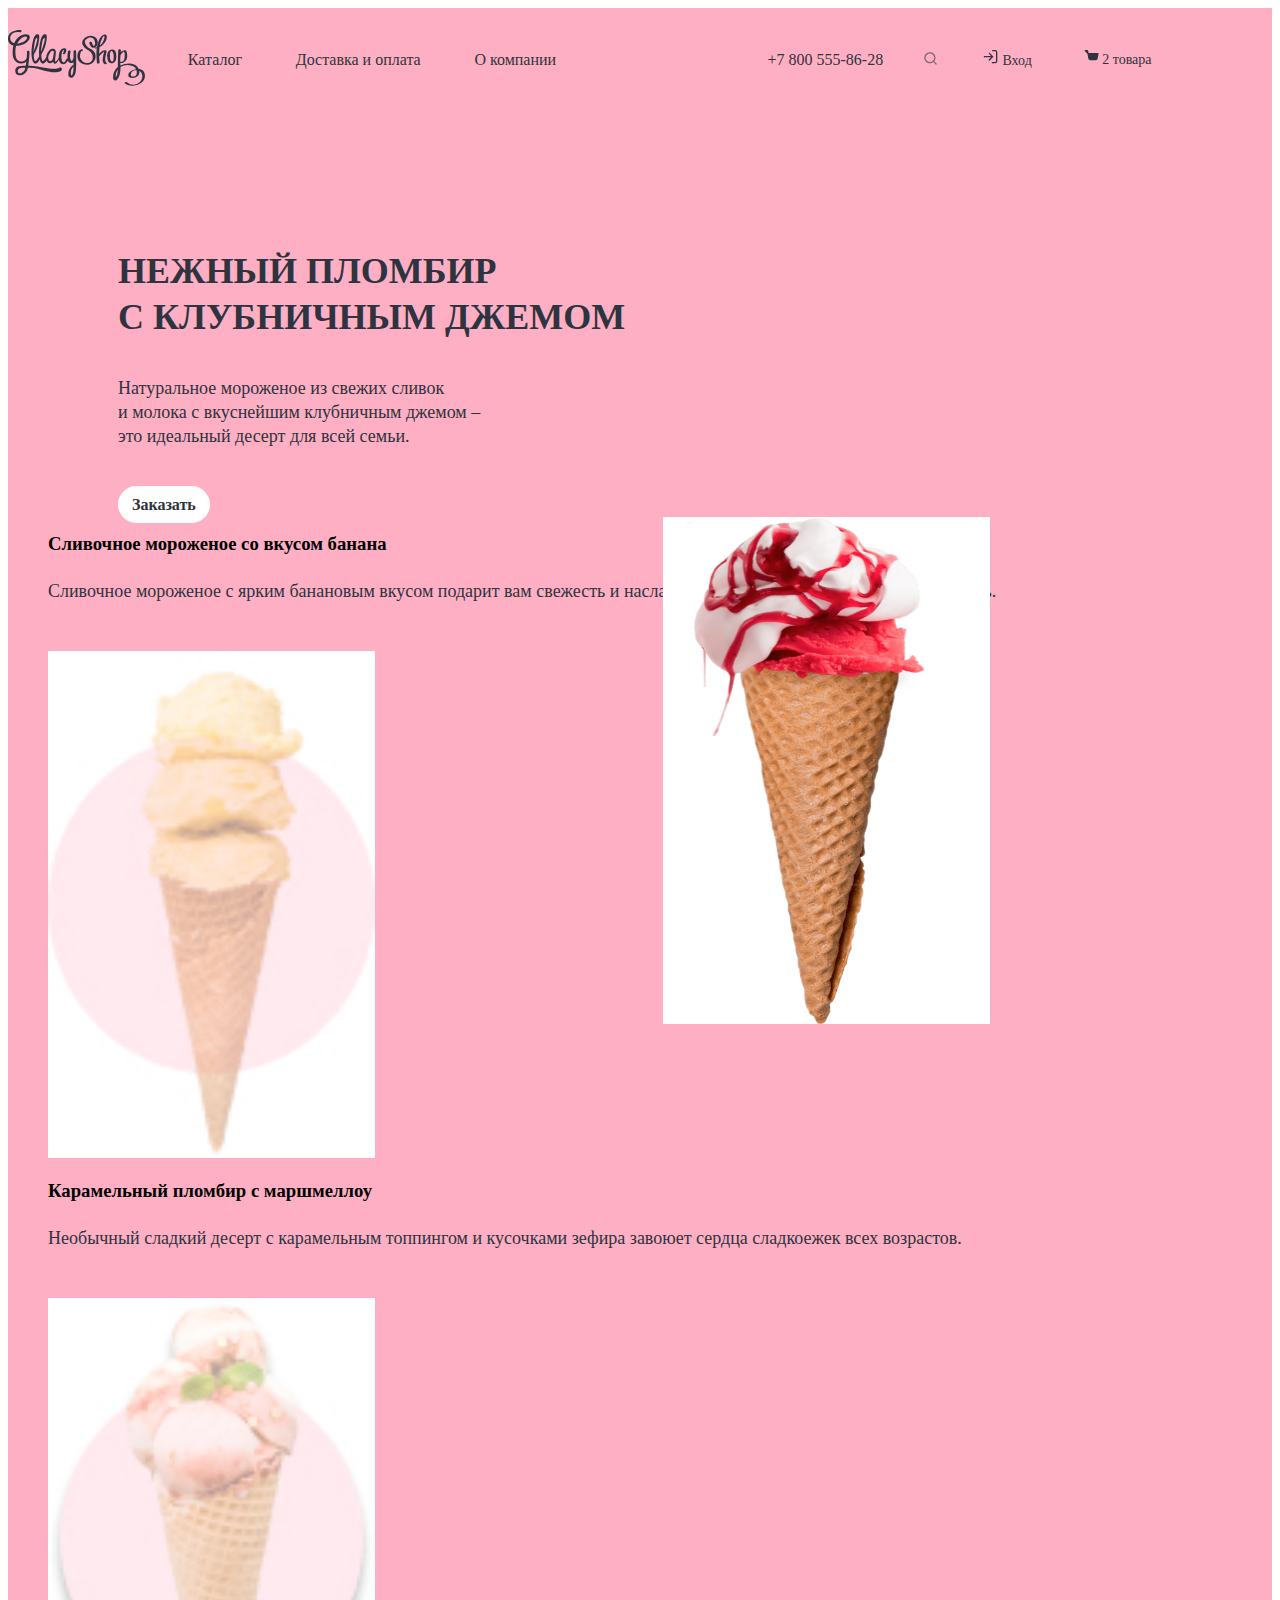
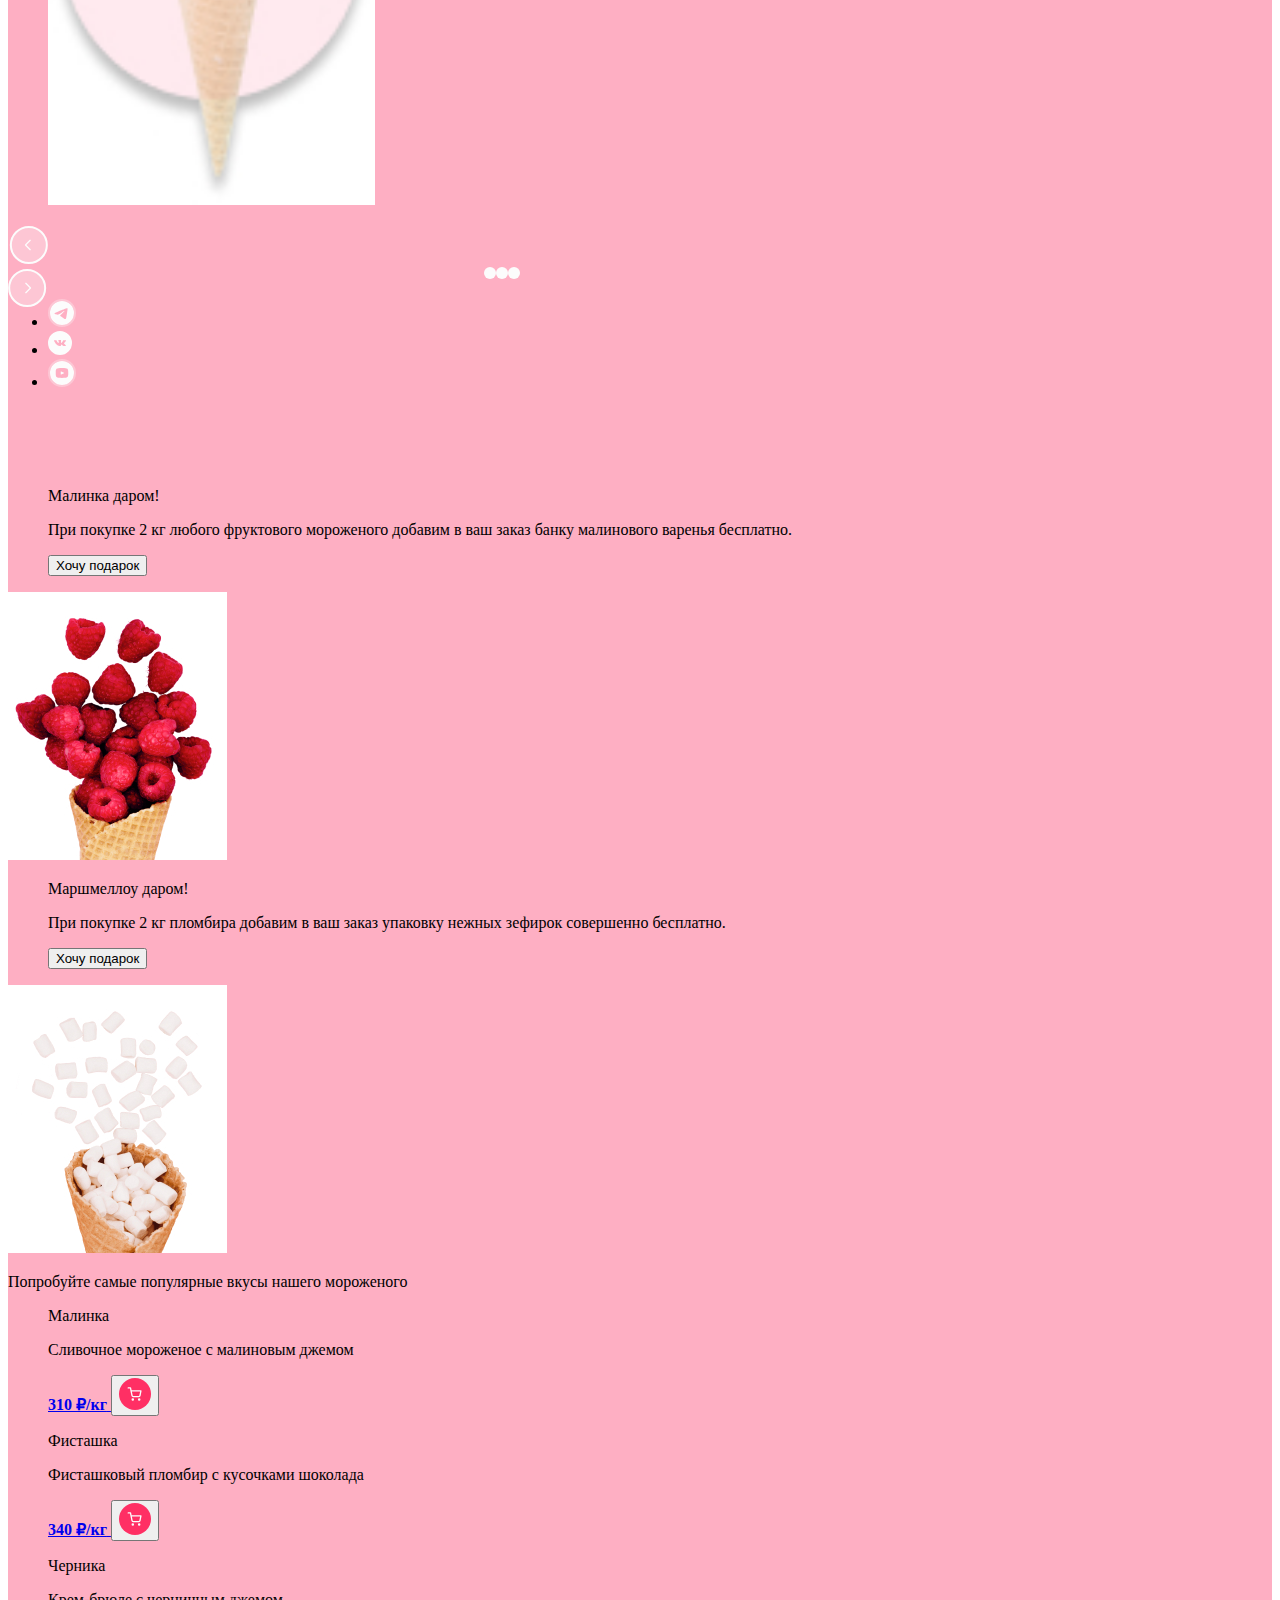
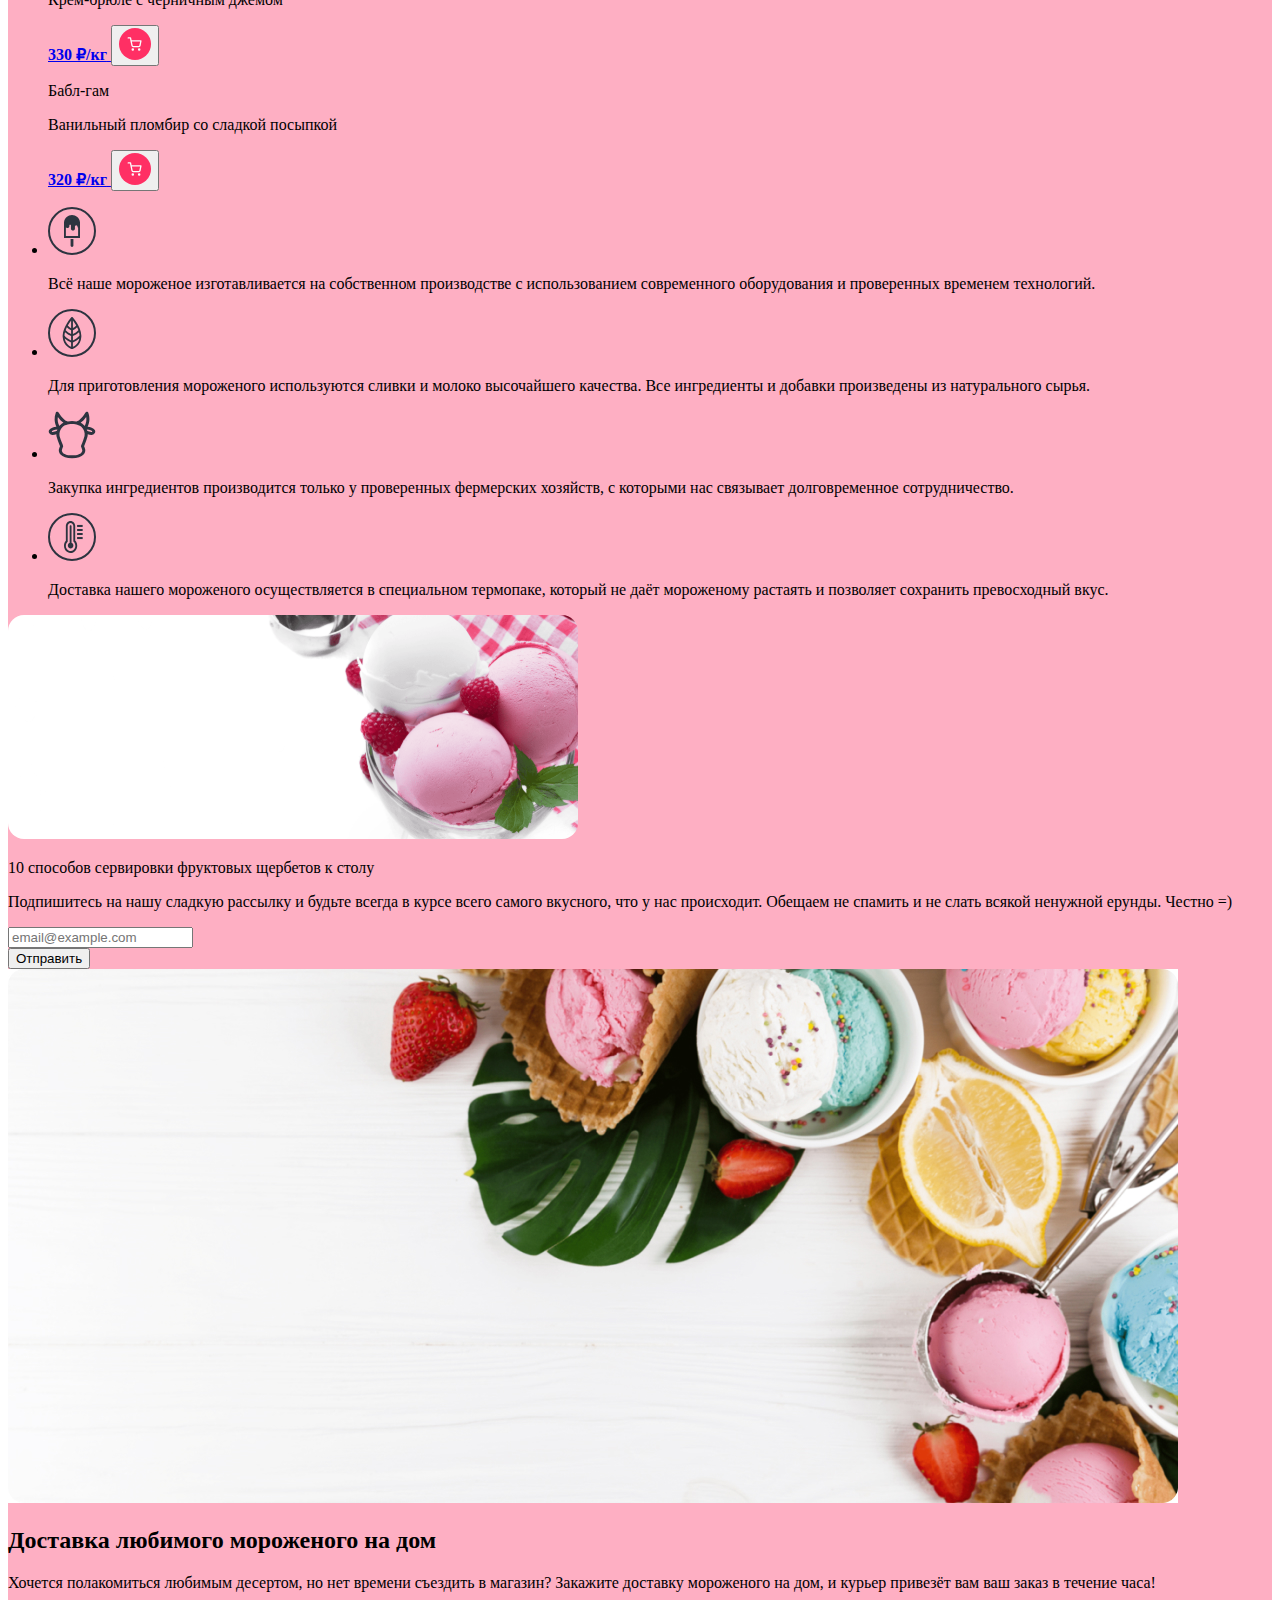
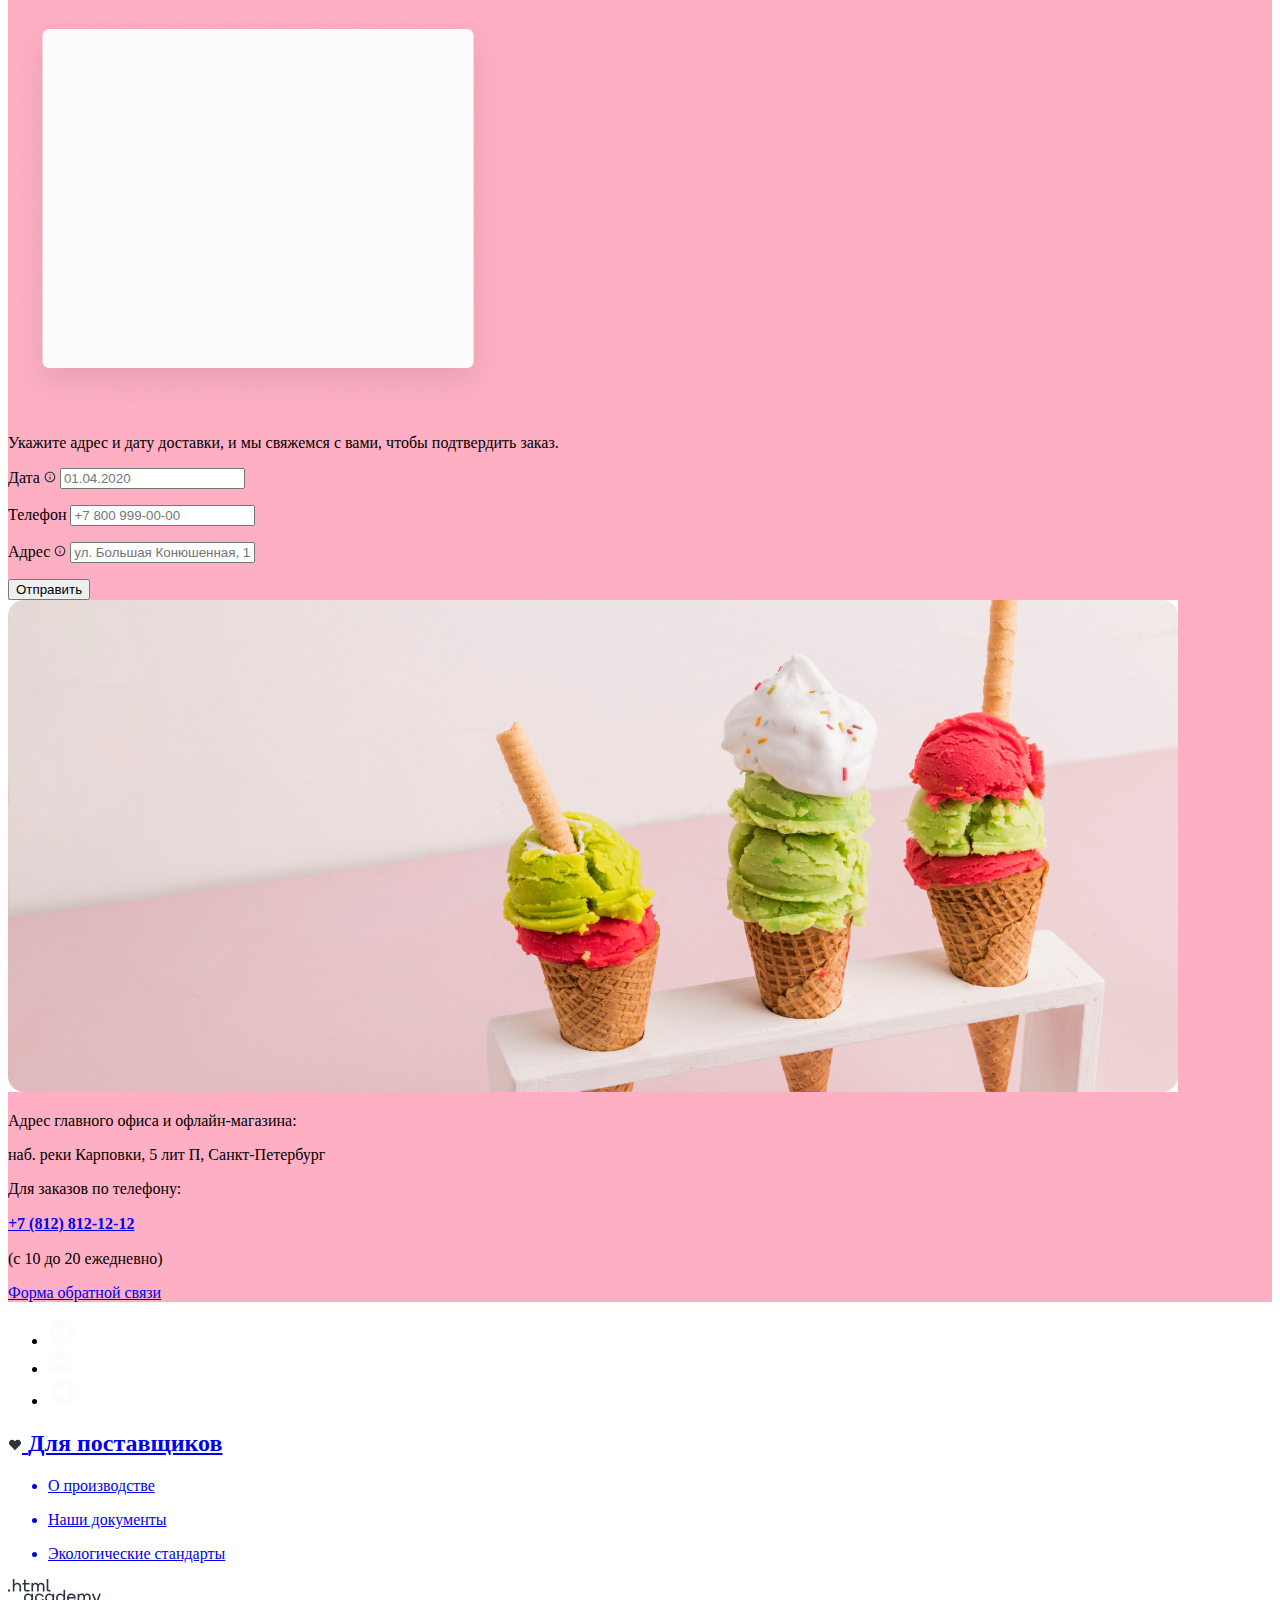
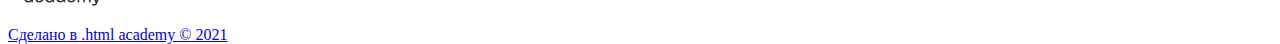
==== commit a4ad9844: "Merge pull request #2 from 11-Marina-02-Tyugay/master" ====
--- a/index.html
+++ b/index.html
@@ -6,18 +6,17 @@
      <title>Магазин "Глейси"</title>
      <link rel="stylesheet" href="./styles/styles.css">
     </head>
-    <body class="page-body">
-     <div class="page-container">
-       <header class="page-header">
-        <a href="#" class="navigation-logo">
+    <body class="page-container">
+      <header class="page-header">
+        <a href="httrs://htnlacademy.ru/" class="navigation-logo">
          <img src="./images/Лого-page.svg" width="137" height="56" alt="Логотип магазина Глейси">
         </a>
        <nav class="navigation-menu">
-       <div class="container-navigation-menu">
-        <ul class="navigation-list">
-         <li class="navigation-item catalog-item">
-          <a class="navigation-link catalog" href="catalog.html">
-          Каталог</a>
+        <div class="container-navigation">
+         <ul class="navigation-menu-list">
+          <li class="navigation-item catalog-item">
+           <a class="navigation-link catalog" href="catalog.html">
+            Каталог</a>
 
           <!-- <div class="popover-catalog popover-open">
                  <section class="popover-now">
@@ -52,16 +51,17 @@
         </ul>
         <ul class="navigation-list navigation-user-menu">
          <li class="navigation-user-item">
-            <a class="navigation-link contacts-phone" href="#">+7 800 555-86-28</a>
+            <a class="navigation-link contacts-phone-button" href="#">+7 800 555-86-28</a>
          </li>
          <li class="navigation-user-item">
-       <div class="search">
-        <a class="search-button" href="#">
-         <svg class="search-icon" xmlns="http://www.w3.org/2000/svg" fill="none" viewBox="0 0 14 14"  width="13" height="13"><path fill="#2D3440" fill-rule="evenodd"
-         d="M1.66 6.19a4.67 4.67 0 1 1 9.34 0 4.67 4.67 0 0 1-9.34 0Zm8.42 4.69a6 6 0 1 1 .94-.94l2.45 2.44a.67.67 0 1 1-.94.95l-2.45-2.45Z"
-          clip-rule="evenodd"/></svg>
+         <div class="search">
+          <a class="navigation-link search-button" href="#">
+           <svg class="search-icon" xmlns="http://www.w3.org/2000/svg" fill="none" viewBox="0 0 14 14"  width="13" height="13"><path fill="#2D3440" fill-rule="evenodd"
+            d="M1.66 6.19a4.67 4.67 0 1 1 9.34 0 4.67 4.67 0 0 1-9.34 0Zm8.42 4.69a6 6 0 1 1 .94-.94l2.45 2.44a.67.67 0 1 1-.94.95l-2.45-2.45Z"
+            clip-rule="evenodd"/></svg>
+         </a>
           <span class="visually-hidden">Поиск по сайту</span>
-        </a>
+
     <!-- <div class="popover-search popover-open">
             <section class="popover-search-content">
              <h2 class="visually-hidden">Поиск по сайту</h2>
@@ -70,111 +70,131 @@
                 name="navigation-search" id="navigation-search" required>
             </section>
          </div> -->
-       </div>
-         </li>
-          <li class="navigation-item">
-            <a class="navigation-link login-button" href="#">
-             <svg xmlns="http://www.w3.org/2000/svg" width="16" height="16" fill="none" viewBox="0 0 16 16">
+         </div>
+         </li>
+         <li class="navigation-item login">
+          <a class="navigation-link login-button" href="#">
+            <svg class="login" xmlns="http://www.w3.org/2000/svg" width="16" height="16" fill="none" viewBox="0 0 16 16">
              <path fill="#2D3440" fill-rule="evenodd" d="M9 1.7c0-.4.3-.7.7-.7h2.6a2 2 0 0 1 2 2v9.3a2 2 0 0 1-2 2H9.7a.7.7 0 1 1 0-1.3h2.6a.7.7 0 0 0 .7-.7V3a.7.7 0 0 0-.7-.7H9.7a.7.7 0 0 1-.7-.6ZM5.9 3.9c.2-.3.6-.3.9 0l3.3 3.3a.7.7 0 0 1 .2.2.7.7 0 0 1-.2.7l-3.3 3.4a.7.7 0 1 1-1-1l2.3-2.2H1.7a.7.7 0 1 1 0-1.3H8L5.9 4.8a.7.7 0 0 1 0-1Z"
              clip-rule="evenodd"/></svg>
              Вход
-           </a>
-            <span class="visually-hidden">Кнопка входа</span>
+          </a>
+           <span class="visually-hidden">Кнопка входа</span>
            <!-- <div class="popover-personal popover-open">
-                <section class="popover-account-content">
-                  <h2 class="personal-account">Личный кабинет</h2>
-                 <form class="appointment-form" action="https://echo.htmlacademy.ru/"
-                   method="post">
-                   <p class="appointment-form-email">
-                   <label for="email"></label>
-                   <input class="email-field" type="email"
-                   name="email" placeholder="email@example.com"
-                    id="email" required></p>
-                   <p class="appointment-form-password">
-                   <label for="password-field"></label>
-                   <input class="field" type="password"
-                   name="password-field"  placeholder="......"
-                   id="password-field" required></p>
-                    <button class="button-enter-button" type="submit">Войти</button>
+                 <section class="popover-account-content">
+                   <h2 class="personal-account">Личный кабинет</h2>
+                    <form class="appointment-form" action="https://echo.htmlacademy.ru/"
+                     method="post">
+                     <p class="appointment-form-email">
+                      <label for="email"></label>
+                      <input class="email-field" type="email"
+                       name="email" placeholder="email@example.com"
+                      id="email" required></p>
+                     <p class="appointment-form-password">
+                     <label for="password-field"></label>
+                      <input class="field" type="password"
+                       name="password-field"  placeholder="......"
+                       id="password-field" required></p>
+                      <button class="button-enter-button" type="submit">Войти</button>
+                   </form>
+                    <a class="navigation-link" href="#">
+                     Забыли пароль?</a>
+                    <a class="navigation-link" href="#">
+                     Регистрация</a>
+               </div> -->
+           </li>
+
+           <li class="navigation-item">
+            <a class="navigation-link counter" href="#">
+              <svg class="counter-icon" xmlns="http://www.w3.org/2000/svg" width="15" height="14" fill="none" viewBox="0 0 15 14"><path fill="#2D3440" fill-rule="evenodd"
+               d="M.5.77c0-.36.3-.66.67-.66h2.31c.32 0 .6.22.66.53l.47 2.37h9.3a.67.67 0 0 1 .66.79l-.93 4.86a1.83 1.83 0 0 1-1.82 1.47H6.2a1.83 1.83 0 0 1-1.82-1.47l-.96-4.83-.01-.05-.47-2.
+               34H1.17A.67.67 0 0 1 .5.77Zm5.3 10.35a1.25 1.25 0 1 0 0 2.49 1.25 1.25 0 0 0 0-2.5Zm6.38 0a1.25 1.25 0 1 0 0 2.49 1.25 1.25 0 0 0 0-2.5Z" clip-rule="evenodd"/></svg>
+              <span class="two-products">2 товара</span>
+              <span class="visually-hidden">Ваша корзина пока пуста</span>
+            </a>
+
+              <!-- <div class="popover-cart popover-open">
+                <section class="popover-arrange">
+                 <h2 class="cart">Корзина</h2>
+                  <form class="order-checkout" action="https://echo.htmlacademy.ru/" method="post">
+                   <ul class="choice-list">
+                    <li class="choice-item">
+                     <a class="navigation-link" href="#"><img class="Malinka" src="./images/Малинка.jpg" width="46" height="46" alt="Malinka">
+                      Малинка
+                      <span>1 кг х 310 ₽</span>
+                     </a>
+                      <b>310 ₽</b>
+                   </li>
+                   <li class="choice-item">
+                     <a class="navigation-link" href="#"><img class="Malinka" src="./images/Бабл-гам.jpg" width="46" height="46" alt="Malinka">
+                       Бабл-гам
+                      <span>1,5 кг х 320 ₽</span>
+                     </a>
+                      <b class="price">480 ₽</b>
+                   </li>
+                   <li class="place-order-item">
+                    <a class="place-order-link" href="#">
+                     <button class="button-arrange" type="submit">Оформить заказ</button>
+                   </a>
+                    <b class="price">Итого: 790 ₽</b>
                  </form>
-                   <a class="navigation-link" href="#">
-                    Забыли пароль?</a>
-                   <a class="navigation-link" href="#">
-                    Регистрация</a>
-               </div> -->
-          </li>
-
-           <li class="navigation-item">
-            <a class="navigation-link" href="#">
-             <button class="button-counter" type="submit">
-              <svg xmlns="http://www.w3.org/2000/svg" width="15" height="14" fill="none" viewBox="0 0 15 14"><path fill="#2D3440" fill-rule="evenodd"
+                  </div>
+                 <div class="popover-cart cart-empty">
+                  <p class="popover-text">Ваша корзина пока пуста</p>
+             </div>
+            </div>
+            </li>
+
+           -->
+
+           <!-- <li class="navigation-item">
+            <a class="navigation-link counter" href="#">
+
+              <svg class="counter-icon" xmlns="http://www.w3.org/2000/svg" width="15" height="14" fill="none" viewBox="0 0 15 14"><path fill="#2D3440" fill-rule="evenodd"
               d="M.5.77c0-.36.3-.66.67-.66h2.31c.32 0 .6.22.66.53l.47 2.37h9.3a.67.67 0 0 1 .66.79l-.93 4.86a1.83 1.83 0 0 1-1.82 1.47H6.2a1.83 1.83 0 0 1-1.82-1.47l-.96-4.83-.01-.05-.47-2.
               34H1.17A.67.67 0 0 1 .5.77Zm5.3 10.35a1.25 1.25 0 1 0 0 2.49 1.25 1.25 0 0 0 0-2.5Zm6.38 0a1.25 1.25 0 1 0 0 2.49 1.25 1.25 0 0 0 0-2.5Z" clip-rule="evenodd"/></svg>
               2 товара
-             </button>
-            </a>
-              <!-- <div class="popover-cart popover-open">
-            <section class="popover-arrange">
-             <h2 class="cart">Корзина</h2>
-              <ul class="choice-list">
-               <li class="choice-item">
-                 <a class="navigation-link" href="#"><img class="Malinka" src="./images/Малинка.jpg" width="46" height="46" alt="Malinka">
-                  Малинка
-                  <span>1 кг х 310 ₽</span>
-                 </a>
-                  <b>310 ₽</b>
-               </li>
-               <li class="choice-item">
-                <a class="navigation-link" href="#"><img class="Malinka" src="./images/Бабл-гам.jpg" width="46" height="46" alt="Malinka">
-                 Бабл-гам
-                  <span>1,5 кг х 320 ₽</span>
-                </a>
-                  <b class="price">480 ₽</b>
-               </li>
-               <li class="place-order-item">
-                <a class="place-order-link" href="#">
-                 <button class="button-arrange" type="submit">Оформить заказ</button>
-                </a>
-                 <b class="price">Итого: 790 ₽</b>
-           </div>
-           <div class="popover-cart cart-empty">
-            <p class="popover-text">Ваша корзина пока пуста</p>
-           </div>
-               </li>
-              </ul>
-          </div> -->
-           </li>
+
+            </a></li>
+              <li class="navigation-item">
+               <a class="navigation-link counter" href="#">
+
+                <svg class="counter-icon" xmlns="http://www.w3.org/2000/svg" width="15" height="14" fill="none" viewBox="0 0 15 14"><path fill="#2D3440" fill-rule="evenodd"
+                 d="M.5.77c0-.36.3-.66.67-.66h2.31c.32 0 .6.22.66.53l.47 2.37h9.3a.67.67 0 0 1 .66.79l-.93 4.86a1.83 1.83 0 0 1-1.82 1.47H6.2a1.83 1.83 0 0 1-1.82-1.47l-.96-4.83-.01-.05-.47-2.
+                 34H1.17A.67.67 0 0 1 .5.77Zm5.3 10.35a1.25 1.25 0 1 0 0 2.49 1.25 1.25 0 0 0 0-2.5Zm6.38 0a1.25 1.25 0 1 0 0 2.49 1.25 1.25 0 0 0 0-2.5Z" clip-rule="evenodd"/></svg>
+                 100 товаров
+
+               </a>
+              </li>
+            </div> -->
+          </li>
         </ul>
+       </div>
+     </nav>
       </div>
-       </nav>
-     </div>
-      </header>
+   </header>
 
   <main class="main-index">
-   <div class="main-index-wrapper">
-     <h1 class="visually-hidden">Магазин "Глейси"</h1>
+  <div class="main-container">
+    <h1 class="visually-hidden">Магазин "Глейси"</h1>
      <section class="installation">
       <h2 class="visually-hidden">Инсталляция</h2>
-      <div class="slider-ice-cream">
-        <button class="slider-button-arrow previous-button">
-          <span class="visually-hidden">Предыдущий слайд</span>
-          </button>
-        <button class="slider-button-arrow next-button">
-          <span class="visually-hidden">Слудующий слайд</span>
-        </button>
-        <ul class="slider-installation-list">
+       <div class="slider-ice-cream">
+         <ul class="slider-installation-list">
           <li class="slider-installation-item-current">
            <div class="wrapper-strawberry-cream">
-            <h3 class="strawberry-ico-cream">Нежный пломбир
+            <h3 class="strawberry-title">Нежный пломбир<br>
              с клубничным джемом</h3>
-              <p class="installation-description">Натуральное мороженое из свежих сливок
-              и молока с вкуснейшим клубничным джемом – это идеальный десерт для всей семьи.
+              <p class="installation-description">Натуральное мороженое из свежих сливок<br>
+              и молока с вкуснейшим клубничным джемом –<br> это идеальный десерт для всей семьи.
               </p>
-             <a class="slider-order-link link-spinner-button" href="#">
-              <img class="slider-strawberry-jam-1" src="./images/Мороженко.jpg" alt="with-strawberry-jam" width="327"
-              height="507">
-             </a>
-           </div>
+              <div class="installation-product">
+               <a class="slider-order-link link-spinner-button" href="#">
+                 <img class="slider-strawberry-jam-1" src="./images/Мороженко.jpg" alt="with-strawberry-jam" width="327"
+                 height="507">
+               </a>
+              </div>
+              <a class="button-order-link" href="#" type="submit">Заказать</a>
           </li>
           <li class="slider-installation-item-current">
             <div class="banana-cream">
@@ -191,7 +211,7 @@
             <div class="wrapper-marshmallows">
               <h3 class="marshmallows-3">Карамельный пломбир
                с маршмеллоу</h3>
-              <p class="exposition-description">Необычный сладкий десерт с карамельным топпингом и кусочками зефира завоюет сердца сладкоежек всех возрастов.
+              <p class="installation-description">Необычный сладкий десерт с карамельным топпингом и кусочками зефира завоюет сердца сладкоежек всех возрастов.
              </p>
              <a class="slider-order-link link-spinner-button" href="#">
                <img class="slider-with-marshmallows-3" src="./images/Слайдшоу1_next.jpg" alt="with-marshmallows" width="327"
@@ -200,21 +220,18 @@
            </div>
           </li>
         </ul>
-        </div>
-        <div class="slider-button">
-          <button class="slider-button slider-prev" type="button">
-           <span class="visually-hidden">Следующее фото</span>
-          </button>
-
-          <button class="slider-button slider-next" type="button">
-           <span class="visually-hidden">Предыдущее фото</span>
-          </button>
-        </div>
-
-        <div class="button-wrapper">
-
-         <button class="button-order" type="submit">Заказать</button>
-        </div>
+
+       <div class="slider-button">
+        <button class="slider-button slider-prev" type="button">
+          <span class="visually-hidden">Следующее фото</span>
+         </button>
+
+         <button class="slider-button slider-next" type="button">
+          <span class="visually-hidden">Предыдущее фото</span>
+         </button>
+       </div>
+
+
         <div class="slider-pagination-wrapper">
          <ol class="slider-pagination">
           <li class="slider-pagination-item">
@@ -233,7 +250,7 @@
           </button>
           </li>
          </ol>
-        </div>
+     </div>
 
      <div class="social-network">
        <ul class="social-list">
@@ -393,7 +410,7 @@
        </div>
       </section>
       <section class="newsletter">
-        <div class="newsletter-wrapper">
+      <div class="newsletter-wrapper">
           <h2 class="visually-hidden">Новостная рассылка</h2>
             <p class="description">Подпишитесь на нашу сладкую рассылку и будьте всегда
              в курсе всего самого вкусного, что у нас происходит. Обещаем не спамить и не слать всякой ненужной ерунды. Честно =)
@@ -407,7 +424,7 @@
             <button class="button-arrange" type="submit">Отправить</button>
         </div>
       </section>
-   </div>
+      </div>
 <div class="delivery-wrapper">
 <img class="delivery-img" src="./images/Доставка.jpg" width="1170" height="534" alt="Мороженое">
 <div class="wrapper">
--- a/styles/styles.css
+++ b/styles/styles.css
@@ -49,54 +49,137 @@
 }
 
 
-.page-body {
-  margin: 0 auto;
+.body {
+
+  margin: 0;
   padding: 0;
   min-width: 1366px;
-  min-height: 3917px;
+  align-items: center;
   background-color: #FEAFC3;
   color: black;
   font-family: "Inter", sans-serif;
   font-style: normal;
   font-size: 16px;
-  line-height: 22px;
-}
-
-
-.container-header {
-
-}
+  line-height: 20px;
+}
+
 
 .page-header {
-
+margin: 98px 0;
+display: flex;
+flex-direction: row;
 background-color: #FEAFC3;
 color: rgba(45, 52, 64, 1);
   min-width: 1170px;
   min-height: 104px;
-
   align-items: center;
-  position: relative;
-}
-
-/* .page-logo {
-  position: absolute;
-  margin-top: 24px 16px 24px 0;
-
-} */
-.navigation-link {
-
+
+  margin: 0 auto;
+  text-align: center;
+
+}
+
+.navigation-logo {
+  margin-right: 16px;
+
+}
+
+.container-navigation {
+  min-width: 1017px;
+display: flex;
+flex-direction: row;
+justify-content: space-between;
+
+}
+.navigation-menu-list {
+  display: flex;
+  flex-wrap: wrap;
+  min-width: 422px;
+ padding: 0;
+ margin: 0;
+  justify-content: space-around;
+  margin-right: 164px;
+  align-items: center;
+list-style: none;
+}
+
+.navigation-user-menu {
+  margin: 0;
+  padding: 0;
+ display: flex;
+  flex-wrap: wrap;
+  justify-content: space-around;
+  min-width: 431px;
+list-style: none;
+align-items: center;
+}
+
+
+.navigation-link  {
+  background-color: #FEAFC3;
+  color: #2d3440;
     line-height: 20px;
    font-weight: 400;
    text-align: center;
-   color: rgba(45, 52, 64, 1);
-   background-color: #FEAFC3;
    text-decoration: none;
-   text-transform: uppercase;
-}
-
-
-
-catalog-item {
+   padding: 10px;
+   border-radius: 50px;
+}
+
+.navigation-link:hover {
+  background-color: rgba(255, 74, 120, 1);
+  color: rgba(252, 252, 252, 1);
+  opacity: 0.7;
+
+}
+
+.navigation-link:focus {
+  background-color: rgba(255, 74, 120, 1);
+  outline: none;
+    border: 2px solid rgba(0, 0, 0, 1);
+    color: rgba(252, 252, 252, 1);
+
+}
+
+.navigation-link:active {
+ background-color: rgba(255, 74, 120, 1);
+  color: rgba(252, 252, 252, 1);
+  opacity: 0.5;
+}
+
+.contacts-phone {
+  font-weight: 900;
+  line-height: 20px;
+
+}
+
+.login-button {
+ border: none;
+  min-width: 88px;
+ padding: 8px 15px;
+ font-size: 14px;
+}
+
+.search-button {
+  width: 11px;
+  height: 11px;
+  color: rgba(0, 0, 0, 1);
+  background-color: #FEAFC3;
+  opacity: 0.6;
+  overflow: hidden;
+  border: none;
+
+}
+
+.counter {
+  min-width: 115px;
+ padding: 8px 16px;
+ font-size: 14px;
+}
+
+
+.catalog-item {
+ margin: 0;
   position:relative;
 }
 
@@ -105,10 +188,6 @@
   width: 135px;
 }
 
-.catalog {
-  margin-top: 8px;
-
-}
 .new-products {
   font-weight: 700;
   font-size: 14px;
@@ -124,10 +203,98 @@
 }
 
 
-.exposition {
+.installation {
+  box-sizing: border-box;
+  display: flex;
+  flex-direction: row;
   margin: 0 auto;
+  min-width: 1170px;
   margin-bottom: 80px;
-}
+
+}
+
+.slider-installation-list {
+  list-style: none;
+
+}
+
+.wrapper-strawberry-cream {
+  margin-left: 70px;
+}
+.strawberry-title {
+  display: flex;
+  flex-direction: row;
+  flex-wrap: wrap;
+   min-width: 470px;
+  font-size: 36px;
+  line-height: 46px;
+  color: rgba(45, 52, 64, 1);
+  background-color: #FEAFC3;
+  text-transform: uppercase;
+  margin-top: 136px;
+
+  margin-right: auto;
+
+}
+
+.installation-description {
+  flex-wrap: wrap;
+  min-width: 429px;
+  font-size: 18px;
+  line-height: 24px;
+  color: rgba(45, 52, 64, 1);
+  margin-bottom: 48px;
+  margin-top: 24px;
+
+}
+
+.button-order-link {
+  min-width: 139px;
+  flex-wrap: wrap;
+  font-weight: 700;
+  border: 4px solid rgba(252, 252, 252, 0.4);
+  background-color: #fff;
+  color: rgba(45, 52, 64, 1);
+  border-radius: 50px;
+  padding: 6px 10px;
+  text-decoration: none;
+}
+
+.button-order-link:active {
+  background-color: #fff;
+  border: 2px solid rgba(45, 52, 64, 1);
+}
+
+.button-order-link:focus {
+  background-color: rgba(252, 252, 252, 0.5);
+  border: 2px solid rgba(45, 52, 64, 1);
+}
+
+.button-order-link:hover {
+  background-color: rgba(252, 252, 252, 0.4);
+  border-color: #fff;
+}
+
+.installation-list {
+  display: flex;
+  flex-direction: row;
+  margin: 0;
+  padding: 0;
+  min-width: 1170px;
+  position: relative;
+  align-content: center;
+}
+
+.installation-product {
+  position: absolute;
+min-width: 367px;
+min-height: 554px;
+margin-left: 545px;
+margin-right: 298px;
+margin-top: 21px;
+margin-bottom: 26px;
+}
+
 
 .slider-button {
   width: 40px;
@@ -144,7 +311,7 @@
 
 .slider-button:hover {
   background-color: #fff;
-  color: #000;
+
 }
 
 .slider-button:focus {
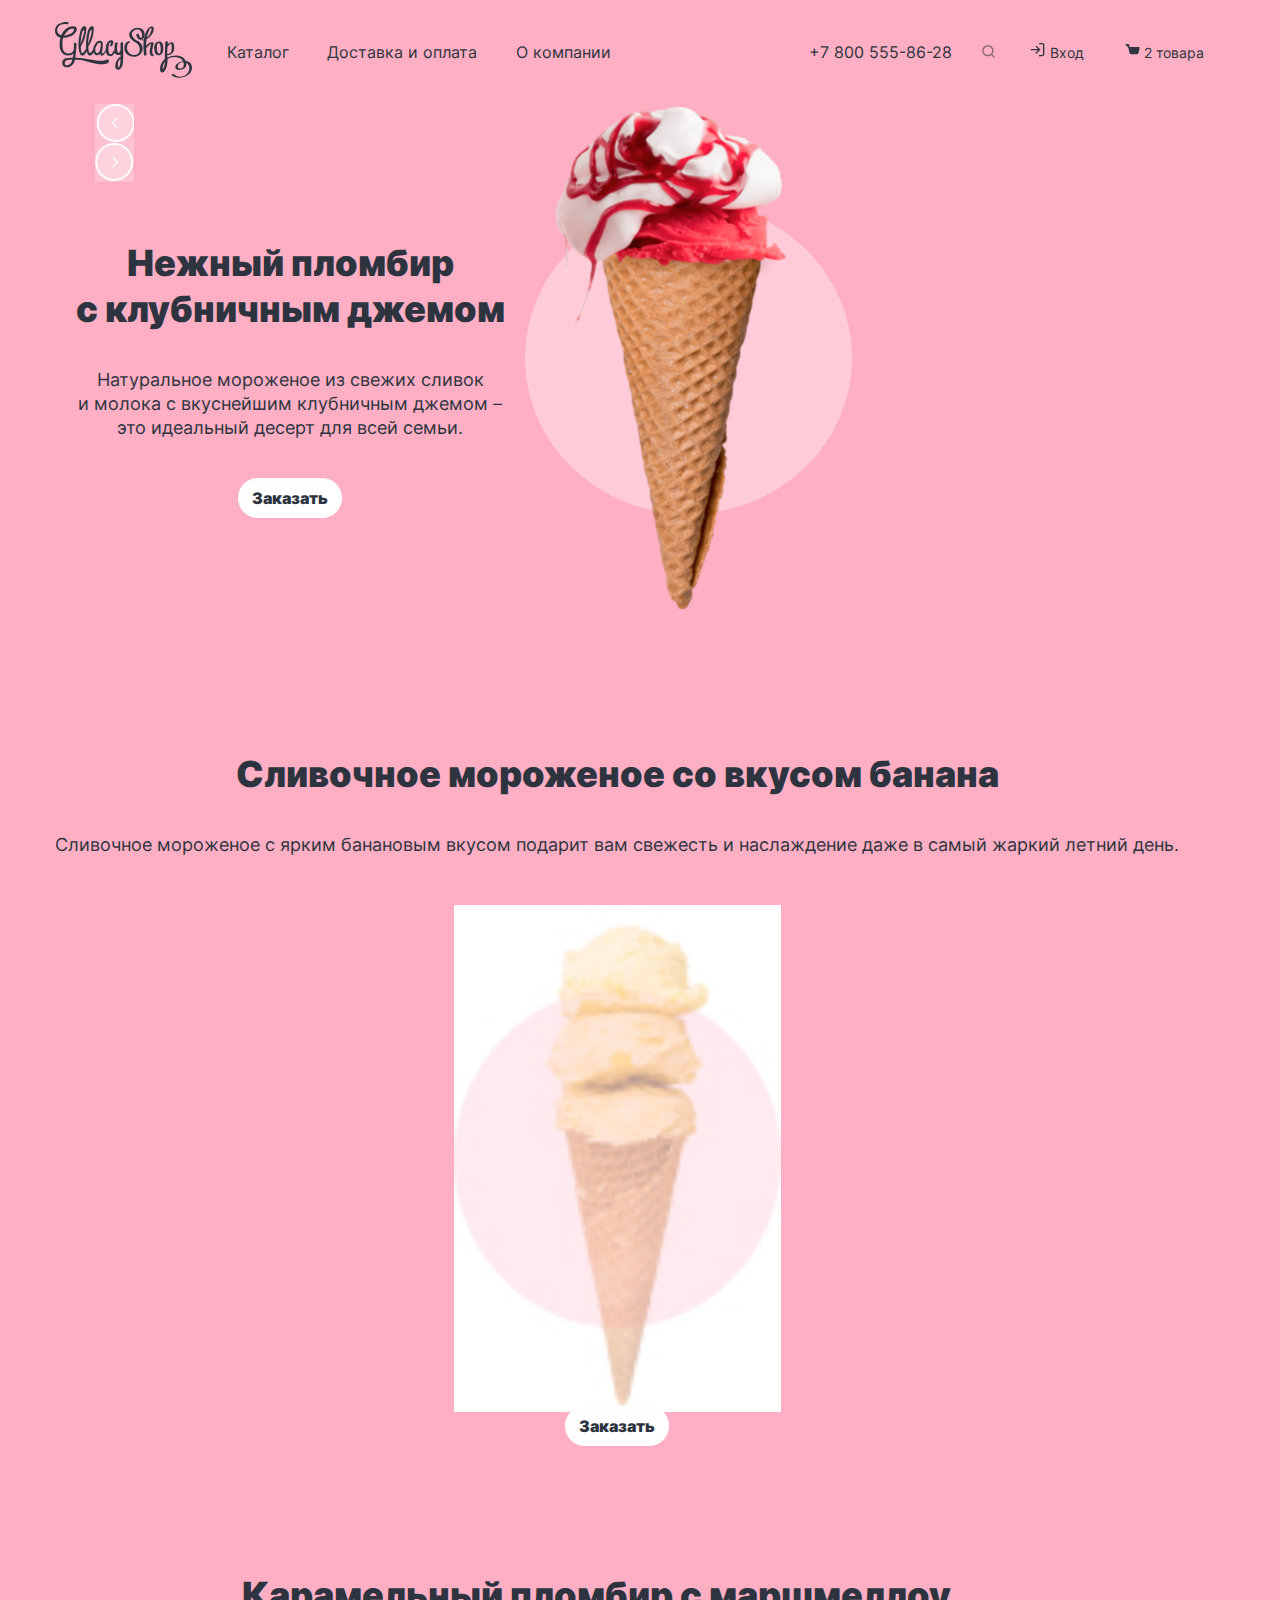
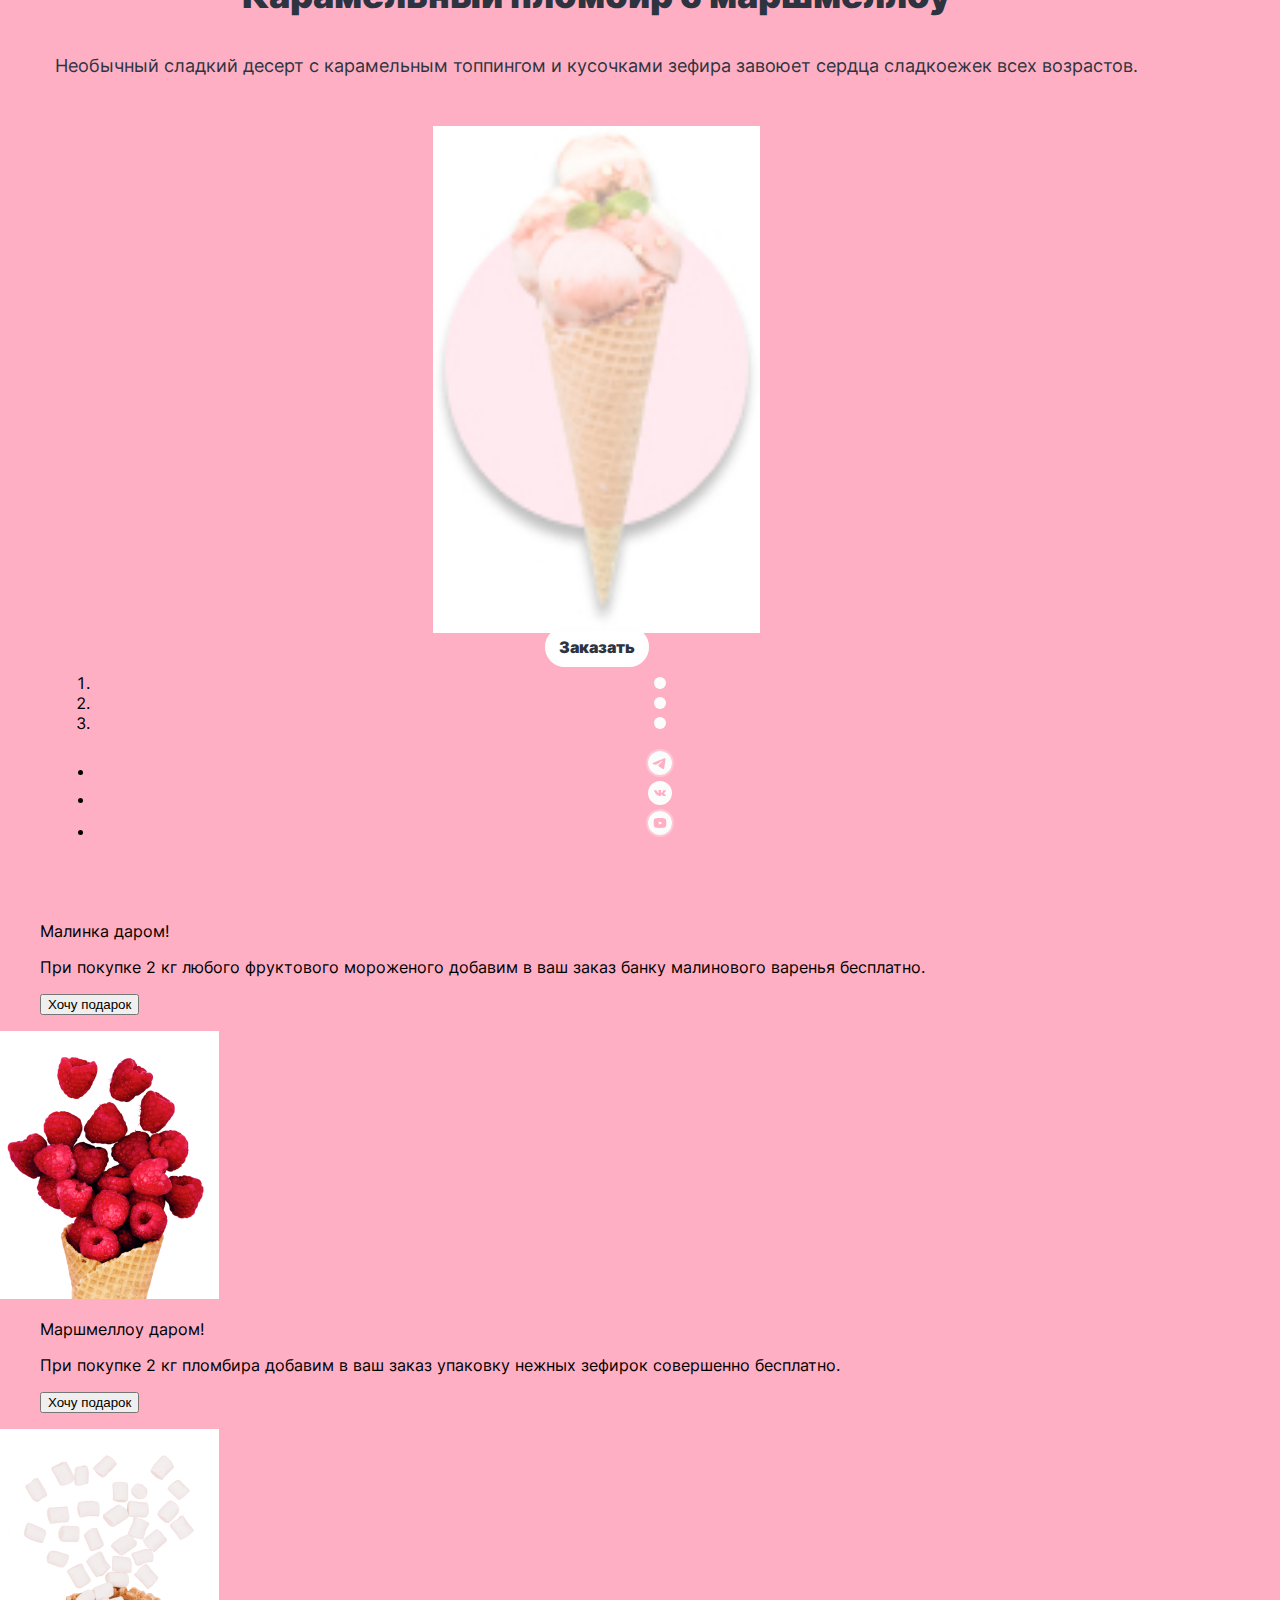
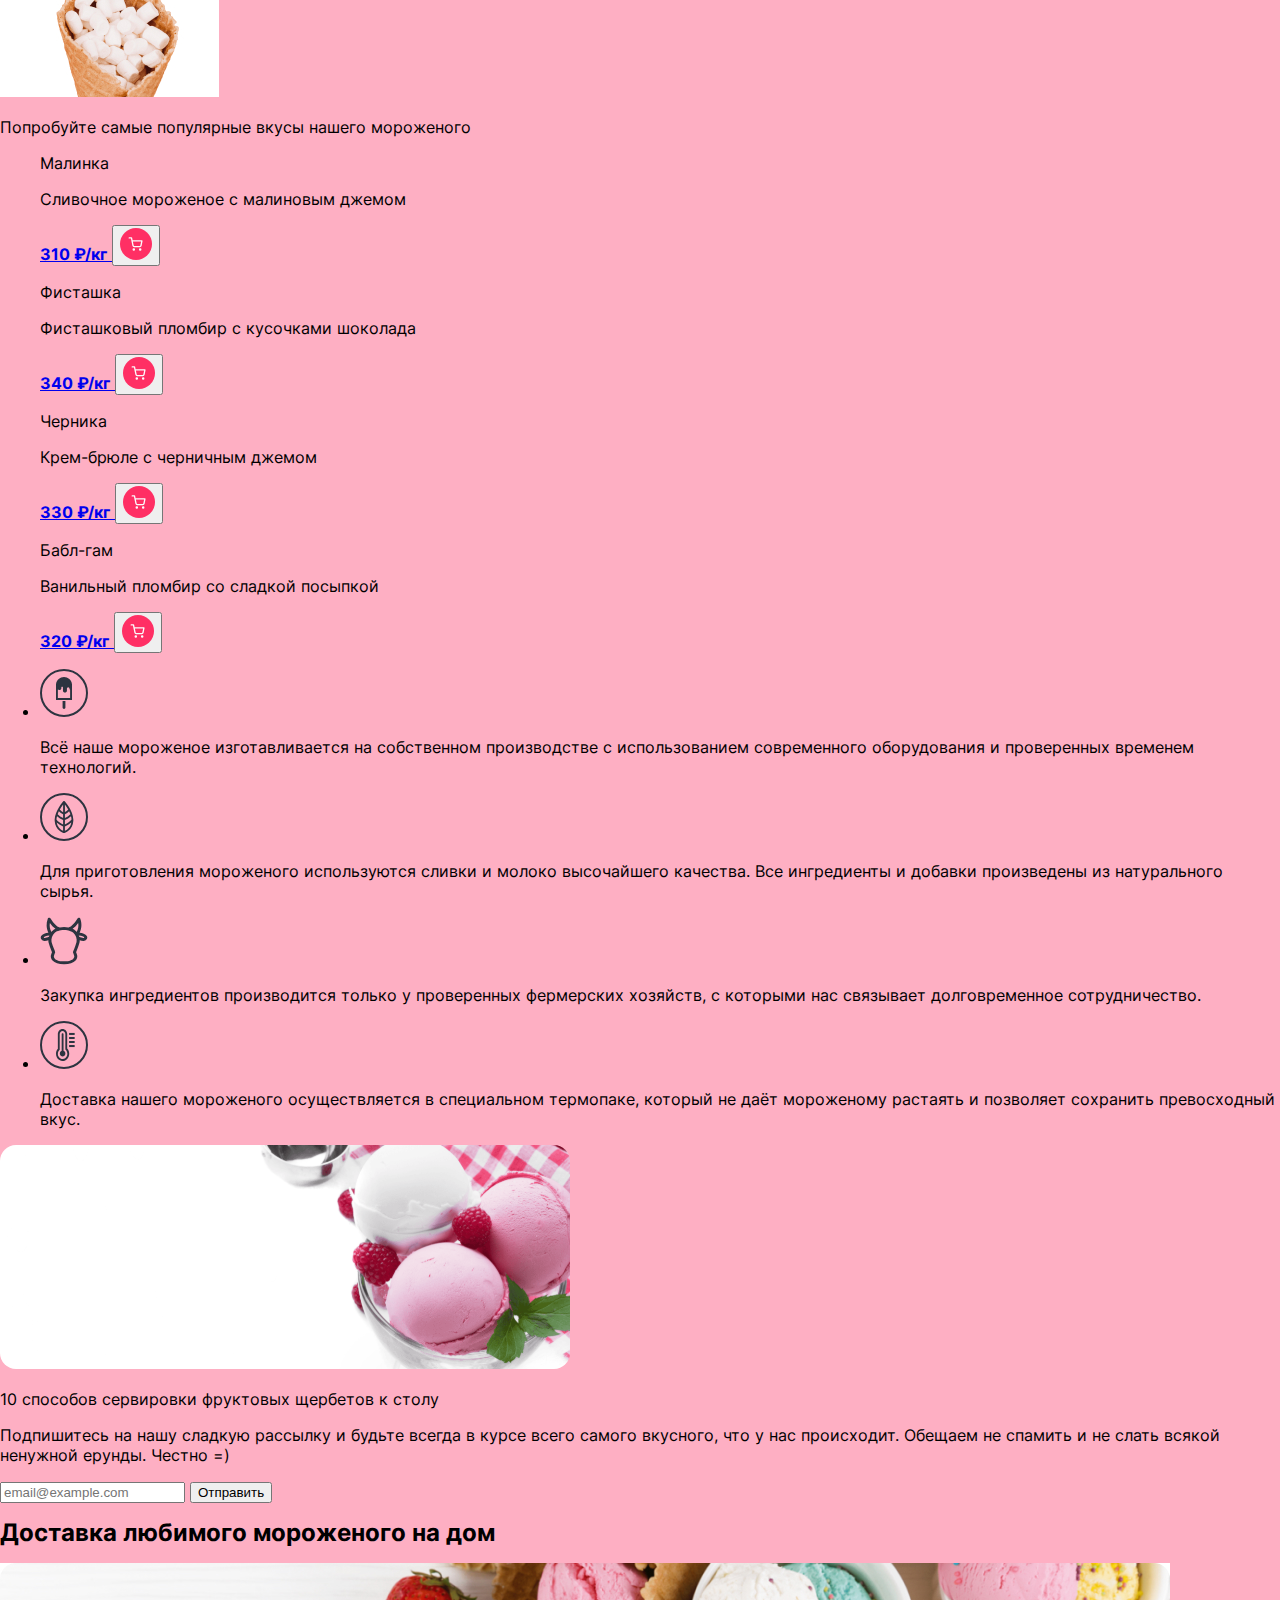
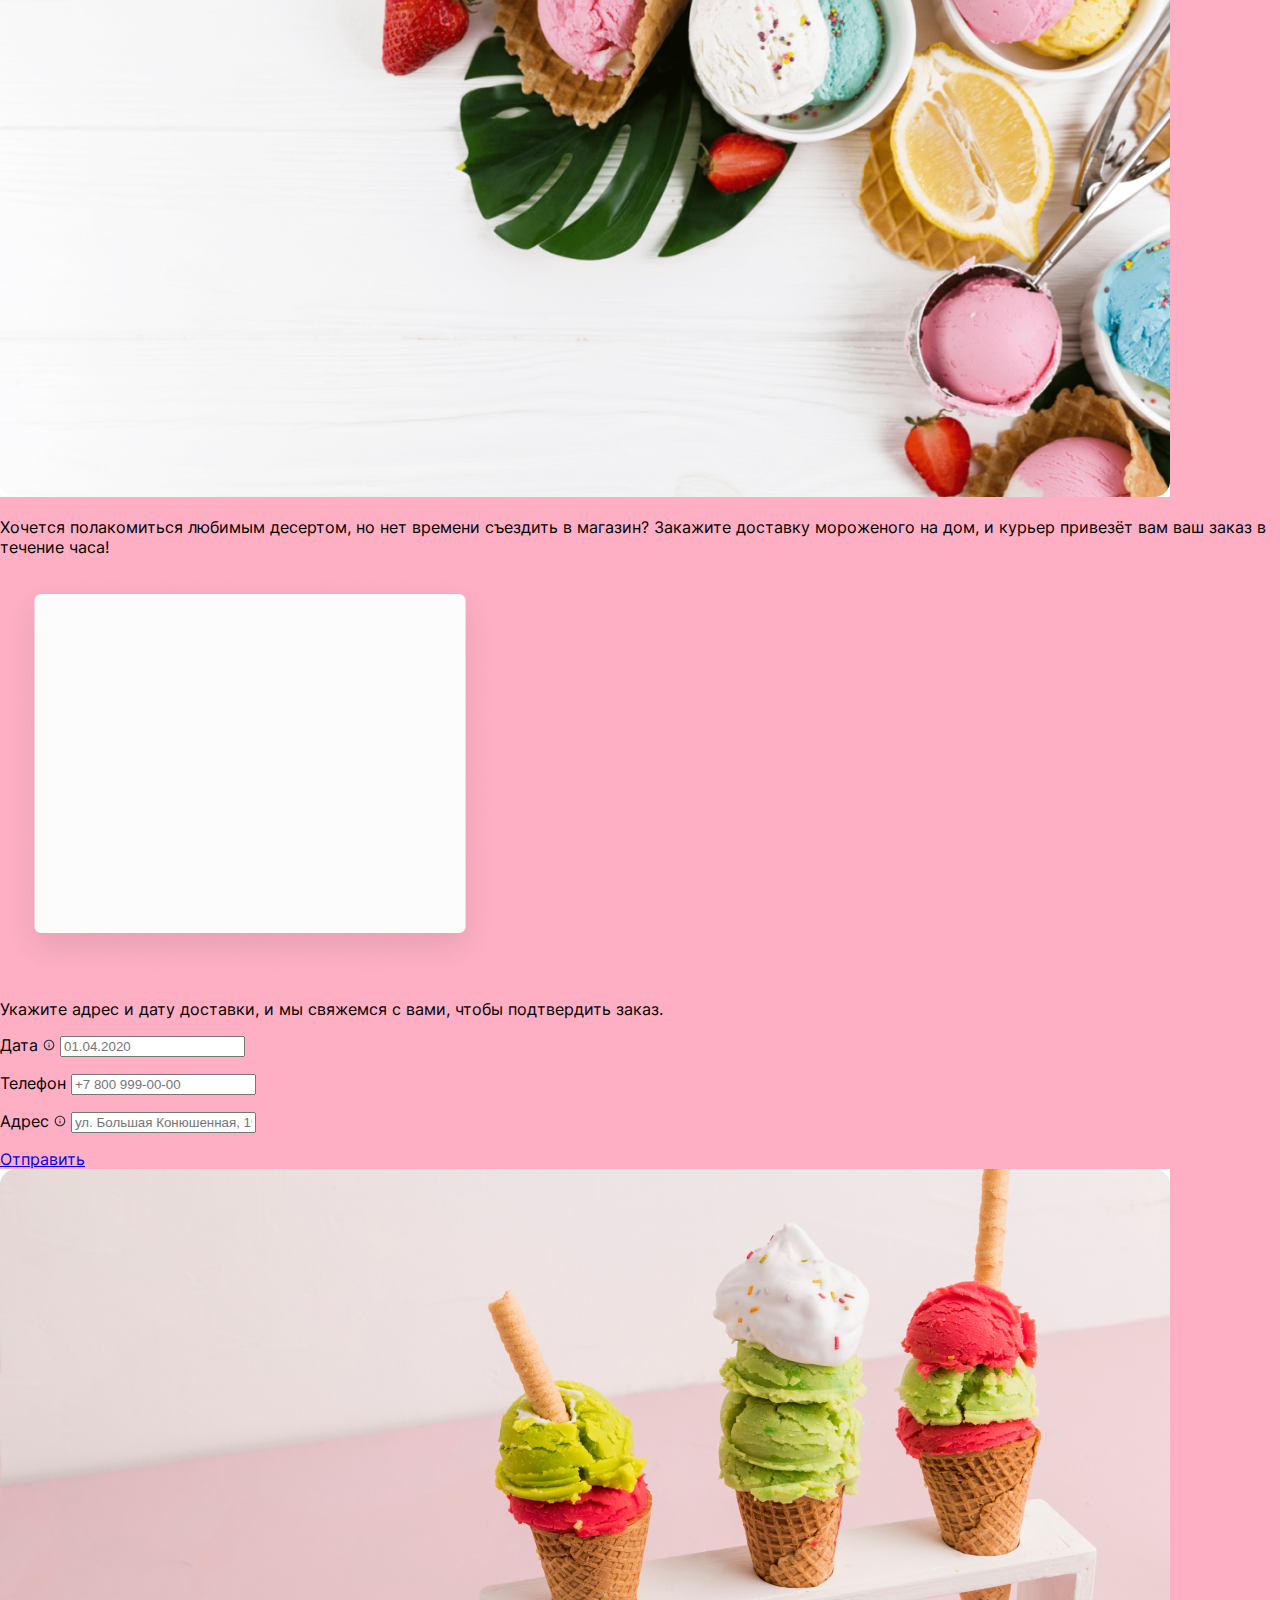
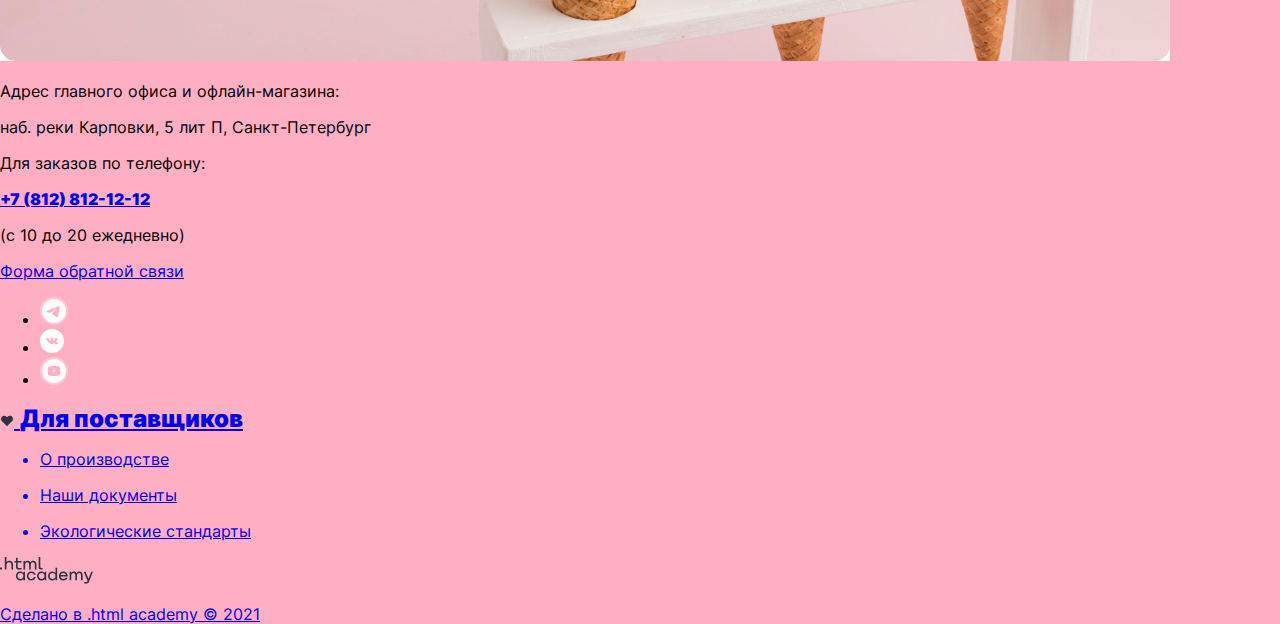
==== commit 28232821: "стилизовала  слайдер" ====
--- a/index.html
+++ b/index.html
@@ -39,30 +39,30 @@
                     </ul>
                 </section>
               </div> -->
-         </li>
-         <li class="navigation-item">
+          </li>
+          <li class="navigation-item">
           <a class="navigation-link" href="fag.html">
           Доставка и оплата</a>
-         </li>
-         <li class="navigation-item">
+          </li>
+          <li class="navigation-item">
           <a class="navigation-link" href="about.html">
           О компании</a>
-         </li>
-        </ul>
-        <ul class="navigation-list navigation-user-menu">
-         <li class="navigation-user-item">
+          </li>
+         </ul>
+         <ul class="navigation-list navigation-user-menu">
+          <li class="navigation-user-item">
             <a class="navigation-link contacts-phone-button" href="#">+7 800 555-86-28</a>
-         </li>
-         <li class="navigation-user-item">
-         <div class="search">
-          <a class="navigation-link search-button" href="#">
-           <svg class="search-icon" xmlns="http://www.w3.org/2000/svg" fill="none" viewBox="0 0 14 14"  width="13" height="13"><path fill="#2D3440" fill-rule="evenodd"
-            d="M1.66 6.19a4.67 4.67 0 1 1 9.34 0 4.67 4.67 0 0 1-9.34 0Zm8.42 4.69a6 6 0 1 1 .94-.94l2.45 2.44a.67.67 0 1 1-.94.95l-2.45-2.45Z"
-            clip-rule="evenodd"/></svg>
-         </a>
-          <span class="visually-hidden">Поиск по сайту</span>
-
-    <!-- <div class="popover-search popover-open">
+          </li>
+           <li class="navigation-user-item">
+            <div class="search">
+             <a class="navigation-link search-button" href="#" type="submit">
+               <svg class="search-icon" xmlns="http://www.w3.org/2000/svg" fill="none" viewBox="0 0 14 14"  width="13" height="13"><path fill="#2D3440" fill-rule="evenodd"
+               d="M1.66 6.19a4.67 4.67 0 1 1 9.34 0 4.67 4.67 0 0 1-9.34 0Zm8.42 4.69a6 6 0 1 1 .94-.94l2.45 2.44a.67.67 0 1 1-.94.95l-2.45-2.45Z"
+               clip-rule="evenodd"/></svg>
+             </a>
+              <span class="visually-hidden">Поиск по сайту</span>
+
+             <!-- <div class="popover-search popover-open">
             <section class="popover-search-content">
              <h2 class="visually-hidden">Поиск по сайту</h2>
               <label for="navigation-search"></label>
@@ -70,17 +70,17 @@
                 name="navigation-search" id="navigation-search" required>
             </section>
          </div> -->
-         </div>
-         </li>
-         <li class="navigation-item login">
-          <a class="navigation-link login-button" href="#">
-            <svg class="login" xmlns="http://www.w3.org/2000/svg" width="16" height="16" fill="none" viewBox="0 0 16 16">
-             <path fill="#2D3440" fill-rule="evenodd" d="M9 1.7c0-.4.3-.7.7-.7h2.6a2 2 0 0 1 2 2v9.3a2 2 0 0 1-2 2H9.7a.7.7 0 1 1 0-1.3h2.6a.7.7 0 0 0 .7-.7V3a.7.7 0 0 0-.7-.7H9.7a.7.7 0 0 1-.7-.6ZM5.9 3.9c.2-.3.6-.3.9 0l3.3 3.3a.7.7 0 0 1 .2.2.7.7 0 0 1-.2.7l-3.3 3.4a.7.7 0 1 1-1-1l2.3-2.2H1.7a.7.7 0 1 1 0-1.3H8L5.9 4.8a.7.7 0 0 1 0-1Z"
-             clip-rule="evenodd"/></svg>
-             Вход
-          </a>
-           <span class="visually-hidden">Кнопка входа</span>
-           <!-- <div class="popover-personal popover-open">
+            </div>
+           </li>
+          <li class="navigation-item login">
+             <a class="navigation-link login-button" href="#">
+             <svg class="login" xmlns="http://www.w3.org/2000/svg" width="16" height="16" fill="none" viewBox="0 0 16 16">
+              <path fill="#2D3440" fill-rule="evenodd" d="M9 1.7c0-.4.3-.7.7-.7h2.6a2 2 0 0 1 2 2v9.3a2 2 0 0 1-2 2H9.7a.7.7 0 1 1 0-1.3h2.6a.7.7 0 0 0 .7-.7V3a.7.7 0 0 0-.7-.7H9.7a.7.7 0 0 1-.7-.6ZM5.9 3.9c.2-.3.6-.3.9 0l3.3 3.3a.7.7 0 0 1 .2.2.7.7 0 0 1-.2.7l-3.3 3.4a.7.7 0 1 1-1-1l2.3-2.2H1.7a.7.7 0 1 1 0-1.3H8L5.9 4.8a.7.7 0 0 1 0-1Z"
+               clip-rule="evenodd"/></svg>
+               Вход
+            </a>
+             <span class="visually-hidden">Кнопка входа</span>
+             <!-- <div class="popover-personal popover-open">
                  <section class="popover-account-content">
                    <h2 class="personal-account">Личный кабинет</h2>
                     <form class="appointment-form" action="https://echo.htmlacademy.ru/"
@@ -103,8 +103,7 @@
                      Регистрация</a>
                </div> -->
            </li>
-
-           <li class="navigation-item">
+          <li class="navigation-item">
             <a class="navigation-link counter" href="#">
               <svg class="counter-icon" xmlns="http://www.w3.org/2000/svg" width="15" height="14" fill="none" viewBox="0 0 15 14"><path fill="#2D3440" fill-rule="evenodd"
                d="M.5.77c0-.36.3-.66.67-.66h2.31c.32 0 .6.22.66.53l.47 2.37h9.3a.67.67 0 0 1 .66.79l-.93 4.86a1.83 1.83 0 0 1-1.82 1.47H6.2a1.83 1.83 0 0 1-1.82-1.47l-.96-4.83-.01-.05-.47-2.
@@ -147,7 +146,7 @@
 
            -->
 
-           <!-- <li class="navigation-item">
+              <!-- <li class="navigation-item">
             <a class="navigation-link counter" href="#">
 
               <svg class="counter-icon" xmlns="http://www.w3.org/2000/svg" width="15" height="14" fill="none" viewBox="0 0 15 14"><path fill="#2D3440" fill-rule="evenodd"
@@ -168,195 +167,212 @@
               </li>
             </div> -->
           </li>
-        </ul>
-       </div>
-     </nav>
-      </div>
-   </header>
-
-  <main class="main-index">
-  <div class="main-container">
-    <h1 class="visually-hidden">Магазин "Глейси"</h1>
-     <section class="installation">
-      <h2 class="visually-hidden">Инсталляция</h2>
-       <div class="slider-ice-cream">
-         <ul class="slider-installation-list">
-          <li class="slider-installation-item-current">
-           <div class="wrapper-strawberry-cream">
-            <h3 class="strawberry-title">Нежный пломбир<br>
-             с клубничным джемом</h3>
-              <p class="installation-description">Натуральное мороженое из свежих сливок<br>
-              и молока с вкуснейшим клубничным джемом –<br> это идеальный десерт для всей семьи.
-              </p>
-              <div class="installation-product">
-               <a class="slider-order-link link-spinner-button" href="#">
-                 <img class="slider-strawberry-jam-1" src="./images/Мороженко.jpg" alt="with-strawberry-jam" width="327"
-                 height="507">
-               </a>
-              </div>
-              <a class="button-order-link" href="#" type="submit">Заказать</a>
-          </li>
-          <li class="slider-installation-item-current">
-            <div class="banana-cream">
-              <h3 class="banana-flavor-2">Сливочное мороженое со вкусом банана</h3>
-                <p class="installation-description">Сливочное мороженое с ярким банановым вкусом подарит вам свежесть и наслаждение даже в самый жаркий летний день.
-                </p>
-                 <a class="slider-order-link link-spinner-button" href="#">
-                  <img class="slider-banana-flavor-2" src="./images/Слайдшоу_next.jpg" alt="banana-flavor" width="327"
-                   height="507">
-                </a>
-            </div>
-         </li>
-          <li class="slider-installation-item-current">
-            <div class="wrapper-marshmallows">
-              <h3 class="marshmallows-3">Карамельный пломбир
-               с маршмеллоу</h3>
-              <p class="installation-description">Необычный сладкий десерт с карамельным топпингом и кусочками зефира завоюет сердца сладкоежек всех возрастов.
-             </p>
-             <a class="slider-order-link link-spinner-button" href="#">
-               <img class="slider-with-marshmallows-3" src="./images/Слайдшоу1_next.jpg" alt="with-marshmallows" width="327"
-                height="507">
-             </a>
-           </div>
-          </li>
-        </ul>
-
-       <div class="slider-button">
-        <button class="slider-button slider-prev" type="button">
-          <span class="visually-hidden">Следующее фото</span>
-         </button>
-
-         <button class="slider-button slider-next" type="button">
-          <span class="visually-hidden">Предыдущее фото</span>
-         </button>
-       </div>
-
-
-        <div class="slider-pagination-wrapper">
-         <ol class="slider-pagination">
-          <li class="slider-pagination-item">
-            <button class="slider-pagination-button slider-pagination-button-current" type="button">
-             <span class="visually-hidden">1 фото</span>
-            </button>
-         </li>
-         <li class="slider-pagination-item">
-            <button class="slider-pagination-button" type="button">
-             <span class="visually-hidden">2 фото</span>
-           </button>
-         </li>
-         <li class="slider-pagination-item">
-          <button class="slider-pagination-button" type="button">
-           <span class="visually-hidden">3 фото</span>
-          </button>
-          </li>
-         </ol>
-     </div>
-
-     <div class="social-network">
-       <ul class="social-list">
-         <li class="social-item">
-          <a class="social-button" href="https://t.me/htmlacademy">
-           <svg xmlns="http://www.w3.org/2000/svg" width="28" height="28" fill="none" viewBox="0 0 28 28"><path fill="#FCFCFC" fill-rule="evenodd"
-            d="M26 14a12 12 0 1 1-24 0 12 12 0 0 1 24 0Zm-11.57-3.14c-1.17.48-3.5 1.49-7 3.01-.57.23-.86.45-.9.67-.04.36.42.5 1.04.7l.27.08c.6.2 1.43.44 1.86.45.39 0 .82-.16 1.3-.48 3.27-2.21 4.96-3.33 5.06-3.35.08-.02.18-.04.25.02.07.07.07.18.06.22-.05.19-1.84 1.86-2.77 2.72a28.24 28.24 0 0 0-.82.79c-.57.54-1 .96.02 1.63.5.32.89.59 1.28.85a88.77 88.77 0 0 0 1.8 1.23c.5.35.95.67 1.5.62.32-.03.66-.33.82-1.23.4-2.13 1.18-6.73 1.36-8.63.01-.16 0-.31-.02-.47a.5.5 0 0 0-.17-.33.78.78 0 0 0-.46-.14c-.46.01-1.15.25-4.48 1.64Z"
-            clip-rule="evenodd"/><rect width="26" height="26" x="1" y="1" stroke="#FCFCFC" stroke-opacity=".3"
-            stroke-width="2" rx="13"/></svg>
-            <span class="visually-hidden">
-             Телеграм
-            </span>
-          </a>
-         </li>
-         <li class="social-item">
-           <a class="social-button" href="https://t.me/htmlacademy">
-            <svg xmlns="http://www.w3.org/2000/svg" width="24" height="24" fill="none" viewBox="0 0 24 24"><path fill="#FCFCFC"
-             fill-rule="evenodd" d="M24 12a12 12 0 1 1-24 0 12 12 0 0 1 24 0Zm-11.41 2.97h-.72s-1.58.09-2.98-1.18C7.37 12.4 6.03 9.65 6.03 9.65s-.07-.18 0-.27c.1-.1.36-.1.36-.1l1.72-.01s.16.02.27.1c.1.05.15.17.15.17s.28.61.65 1.17c.71 1.08 1.05 1.32 1.29 1.2.35-.16.25-1.53.25-1.53s0-.5-.18-.71c-.14-.17-.41-.22-.53-.24-.1-.01.06-.2.26-.3.31-.13.86-.13 1.5-.13.5 0 .65.03.84.07.46.1.44.41.41 1.08l-.02.7v.18c-.01.34-.02.73.23.88.13.07.45 0 1.26-1.19.38-.56.66-1.23.66-1.23s.07-.12.16-.17c.1-.05.24-.04.24-.04h1.8s.54-.06.63.15c.1.23-.2.75-.94 1.61-.7.82-1.03 1.12-1 1.38.01.2.23.38.66.72.89.73 1.13 1.1 1.18 1.2l.01.01c.4.58-.44.62-.44.62l-1.6.02s-.34.06-.8-.2a3.94 3.94 0 0 1-.69-.6c-.33-.34-.65-.66-.91-.58-.45.12-.44.96-.44.96s0 .18-.1.28c-.1.1-.32.12-.32.12Z"
-             clip-rule="evenodd"/></svg>
-             <span class="visually-hidden">
-              В Контакте
-             </span>
-           </a>
-        </li>
-        <li class="social-item">
-         <a class="social-button" href="https://t.me/htmlacademy">
-          <svg xmlns="http://www.w3.org/2000/svg" width="28" height="28" fill="none" viewBox="0 0 28 28"><path fill="#FCFCFC" d="m16 13.8-2.8-1.32c-.25-.11-.45.01-.45.29v2.46c0 .28.2.4.45.29L16 14.2c.25-.12.25-.3 0-.42ZM14 2a12 12 0 1 0 0 24 12 12 0 0 0 0-24Zm0 16.88c-6.14 0-6.25-.56-6.25-4.88s.1-4.88 6.25-4.88c6.14 0 6.25.56 6.25 4.88s-.1 4.88-6.25 4.88Z"/>
-           <rect width="26" height="26" x="1" y="1" stroke="#FCFCFC" stroke-opacity=".3" stroke-width="2" rx="13"/></svg>
-            <span class="visually-hidden">
-            Youtube
-            </span>
-         </a>
-        </li>
-       </ul>
-      </div>
-   </section>
-   </div>
-   <section class="discount">
-    <h2 class="visually-hidden">Выгодное предложение</h2>
-      <div class="wrapper-discount">
-        <div class="banner-card-malinka">
+         </ul>
+        </div>
+       </nav>
+        </div>
+     </header>
+
+
+    <div class="main-index">
+      <h1 class="visually-hidden">Магазин "Глейси"</h1>
+      <div class="installation">
+        <h2 class="visually-hidden">Инсталляция</h2>
+         <div class="installation-wrapper">
+           <ul class="slider-installation-list">
+              <li class="slider-installation-item-current">
+                <div class="slider-card-1">
+                  <div class="slider-text">
+                 <h3 class="slider-title">Нежный пломбир<br>
+                  с клубничным джемом</h3>
+                  <p class="installation-description">Натуральное мороженое из свежих сливок<br>
+                    и молока с вкуснейшим клубничным джемом –<br> это идеальный десерт для всей семьи.
+                  </p>
+                  <a class="button-order-link" href="#" type="submit">Заказать</a>
+                  </div>
+                   <a class="slider-order-link link-spinner-button" href="#" type="submit">
+                    <div class="main-image strawberry">
+                     <img class="img-strawberry-jam-1" src="./images/Мороженко.svg" alt="with-strawberry-jam" width="327"
+                      height="507">
+                      </div>
+                      </a>
+                       <div class="slider-wrapper">
+          <ul class="slider-list">
+            <li class="slider-button-item">
+              <button class="slider-button slider-prev" type="button">
+                <span class="visually-hidden">Следующее фото</span>
+              </button>
+             </li>
+             <li class="slider-button-item">
+               <button class="slider-button slider-next" type="button">
+                <span class="visually-hidden">Предыдущее фото</span>
+               </button>
+             </li>
+           </ul>
+         </div>
+
+               </li>
+
+                <li class="slider-installation-item-current">
+                   <div class="slider-card-2">
+                    <h3 class="slider-title">Сливочное мороженое со вкусом банана</h3>
+                      <p class="installation-description">Сливочное мороженое с ярким банановым вкусом подарит вам свежесть и наслаждение даже в самый жаркий летний день.
+                       </p>
+                       <a class="slider-order-link link-spinner-button" href="#">
+                        <div class="main-image banana">
+                          <img class="img-banana-flavor-2" src="./images/Слайдшоу_next.jpg" alt="banana-flavor" width="327"
+                          height="507">
+                        </div>
+                       </a>
+                        <a class="button-order-link" href="#" type="submit">Заказать</a>
+                        </div>
+                 </li>
+                 <li class="slider-installation-item-current">
+                   <div class="slider-card-3">
+                    <h3 class="slider-title">Карамельный пломбир
+                      с маршмеллоу</h3>
+                       <p class="installation-description">Необычный сладкий десерт с карамельным топпингом и кусочками зефира завоюет сердца сладкоежек всех возрастов.
+                       </p>
+                       <a class="slider-order-link link-spinner-button" href="#">
+                      <div class="main-image marshmallows">
+                       <img class="img-with-marshmallows-3" src="./images/Слайдшоу1_next.jpg" alt="with-marshmallows" width="327"
+                       height="507">
+                      </div>
+                    </a>
+                     <a class="button-order-link" href="#" type="submit">Заказать</a>
+                     </div>
+                 </li>
+             </ul>
+        </div>
+
+
+         <div class="slider-pagination-wrapper">
+           <ol class="slider-pagination-list">
+              <li class="slider-pagination-item">
+                 <button class="slider-pagination-button slider-pagination-button-current" type="button">
+                   <span class="visually-hidden">1 фото</span>
+                 </button>
+               </li>
+                <li class="slider-pagination-item">
+                  <button class="slider-pagination-button" type="button">
+                   <span class="visually-hidden">2 фото</span>
+                  </button>
+                 </li>
+                <li class="slider-pagination-item">
+                  <button class="slider-pagination-button" type="button">
+                   <span class="visually-hidden">3 фото</span>
+                  </button>
+                </li>
+             </ol>
+          </div>
+
+
+          <div class="social-network">
+            <ul class="social-list">
+              <li class="social-item">
+                <a class="social-button" href="https://t.me/htmlacademy">
+                  <svg xmlns="http://www.w3.org/2000/svg" width="28" height="28" fill="none" viewBox="0 0 28 28"><path fill="#FCFCFC" fill-rule="evenodd"
+                    d="M26 14a12 12 0 1 1-24 0 12 12 0 0 1 24 0Zm-11.57-3.14c-1.17.48-3.5 1.49-7 3.01-.57.23-.86.45-.9.67-.04.36.42.5 1.04.7l.27.08c.6.2 1.43.44 1.86.45.39 0 .82-.16 1.3-.48 3.27-2.21 4.96-3.33 5.06-3.35.08-.02.18-.04.25.02.07.07.07.18.06.22-.05.19-1.84 1.86-2.77 2.72a28.24 28.24 0 0 0-.82.79c-.57.54-1 .96.02 1.63.5.32.89.59 1.28.85a88.77 88.77 0 0 0 1.8 1.23c.5.35.95.67 1.5.62.32-.03.66-.33.82-1.23.4-2.13 1.18-6.73 1.36-8.63.01-.16 0-.31-.02-.47a.5.5 0 0 0-.17-.33.78.78 0 0 0-.46-.14c-.46.01-1.15.25-4.48 1.64Z"
+                    clip-rule="evenodd"/><rect width="26" height="26" x="1" y="1" stroke="#FCFCFC" stroke-opacity=".3"
+                    stroke-width="2" rx="13"/></svg>
+                   <span class="visually-hidden">
+                   Телеграм
+                   </span>
+                 </a>
+               </li>
+               <li class="social-item">
+                  <a class="social-button" href="https://t.me/htmlacademy">
+                     <svg xmlns="http://www.w3.org/2000/svg" width="24" height="24" fill="none" viewBox="0 0 24 24"><path fill="#FCFCFC"
+                       fill-rule="evenodd" d="M24 12a12 12 0 1 1-24 0 12 12 0 0 1 24 0Zm-11.41 2.97h-.72s-1.58.09-2.98-1.18C7.37 12.4 6.03 9.65 6.03 9.65s-.07-.18 0-.27c.1-.1.36-.1.36-.1l1.72-.01s.16.02.27.1c.1.05.15.17.15.17s.28.61.65 1.17c.71 1.08 1.05 1.32 1.29 1.2.35-.16.25-1.53.25-1.53s0-.5-.18-.71c-.14-.17-.41-.22-.53-.24-.1-.01.06-.2.26-.3.31-.13.86-.13 1.5-.13.5 0 .65.03.84.07.46.1.44.41.41 1.08l-.02.7v.18c-.01.34-.02.73.23.88.13.07.45 0 1.26-1.19.38-.56.66-1.23.66-1.23s.07-.12.16-.17c.1-.05.24-.04.24-.04h1.8s.54-.06.63.15c.1.23-.2.75-.94 1.61-.7.82-1.03 1.12-1 1.38.01.2.23.38.66.72.89.73 1.13 1.1 1.18 1.2l.01.01c.4.58-.44.62-.44.62l-1.6.02s-.34.06-.8-.2a3.94 3.94 0 0 1-.69-.6c-.33-.34-.65-.66-.91-.58-.45.12-.44.96-.44.96s0 .18-.1.28c-.1.1-.32.12-.32.12Z"
+                       clip-rule="evenodd"/></svg>
+                       <span class="visually-hidden">
+                         В Контакте
+                       </span>
+                   </a>
+                 </li>
+               <li class="social-item">
+                  <a class="social-button" href="https://t.me/htmlacademy">
+                      <svg xmlns="http://www.w3.org/2000/svg" width="28" height="28" fill="none" viewBox="0 0 28 28"><path fill="#FCFCFC" d="m16 13.8-2.8-1.32c-.25-.11-.45.01-.45.29v2.46c0 .28.2.4.45.29L16 14.2c.25-.12.25-.3 0-.42ZM14 2a12 12 0 1 0 0 24 12 12 0 0 0 0-24Zm0 16.88c-6.14 0-6.25-.56-6.25-4.88s.1-4.88 6.25-4.88c6.14 0 6.25.56 6.25 4.88s-.1 4.88-6.25 4.88Z"/>
+                       <rect width="26" height="26" x="1" y="1" stroke="#FCFCFC" stroke-opacity=".3" stroke-width="2" rx="13"/></svg>
+                      <span class="visually-hidden">
+                         Youtube
+                       </span>
+                    </a>
+                </li>
+           </ul>
+          </div>
+        </div>
+        </div>
+       <section class="discount">
+         <h2 class="visually-hidden">Выгодное предложение</h2>
+         <div class="wrapper-discount">
+         <div class="banner-card-malinka">
          <figure>
            <figcaption>Малинка даром!</figcaption>
             <p class="description-product">При покупке 2 кг любого фруктового мороженого
              добавим в ваш заказ банку малинового варенья бесплатно.</p>
              <button class="gift" type="button">Хочу подарок</button>
          </figure>
+         </div>
+         <div class="raspberry">
+          <img class="photo-banner" src="./images/малина фото.jpg" width="219" height="268" alt="Малинка">
+         </div>
+         <div class="banner-card-malinka">
+           <figure>
+             <figcaption>Маршмеллоу даром!</figcaption>
+              <p class="description-product">При покупке 2 кг пломбира добавим в ваш заказ упаковку нежных зефирок совершенно бесплатно.</p>
+                <button class="gift" type="button">Хочу подарок</button>
+           </figure>
+         </div>
+         <div class="marshmallow">
+           <img class="photo-banner1" src="./images/marshmallow фото.jpg" width="219" height="268" alt="Малинка">
+         </div>
         </div>
-        <div class="raspberry">
-          <img class="photo-banner" src="./images/малина фото.jpg" width="219" height="268" alt="Малинка">
-        </div>
-        <div class="banner-card-malinka">
-        <figure>
-          <figcaption>Маршмеллоу даром!</figcaption>
-            <p class="description-product">При покупке 2 кг пломбира добавим в ваш заказ упаковку нежных зефирок совершенно бесплатно.</p>
-             <button class="gift" type="button">Хочу подарок</button>
-        </figure>
-       </div>
-       <div class="marshmallow">
-         <img class="photo-banner1" src="./images/marshmallow фото.jpg" width="219" height="268" alt="Малинка">
-       </div>
-      </div>
-    </section>
-    <section class="popular-tastes">
-     <div class="container-popular">
-       <h2 class="visually-hidden">Популярные вкусы</h2>
-        <p class="popular-title-tastes">Попробуйте самые популярные вкусы нашего мороженого</p>
-     <div class="container-card">
-       <figure>
-         <figcaption>Малинка</figcaption>
-          <p class="description-title">Сливочное мороженое с малиновым джемом</p>
-           <a class="cart-link" href="#">
-             <b class="price">310 ₽/кг</b>
-            <button class="add-to-cart" type="button" aria-label="button-cart">
-            <svg xmlns="http://www.w3.org/2000/svg" width="32" height="32" fill="none" viewBox="0 0 32 32"><rect width="32" height="32" fill="#FF2F64" rx="16"/><path fill="#FCFCFC"
-            fill-rule="evenodd" d="M9.17 9.25a.67.67 0 0 0 0 1.33h1.77l.47 2.34v.05l.97 4.84a1.83 1.83 0 0 0 1.82 1.46h5.62a1.83 1.83 0 0 0 1.82-1.46v-.01l.93-4.86a.67.67 0 0 0-.66-.8h-9.3l-.47-2.35a.67.67 0 0 0-.66-.54H9.17Zm4.52 8.3-.81-4.07h8.23l-.78 4.07a.5.5 0 0 1-.49.4H14.18a.5.5 0 0 1-.49-.4Zm-1.13 3.96a1.25 1.25 0 1 1 2.49 0 1.25 1.25 0 0 1-2.5 0Zm6.37 0a1.25 1.25 0 1 1 2.5 0 1.25 1.25 0 0 1-2.5 0Z"
-            clip-rule="evenodd"/></svg>
-            </button>
-          </a>
-       </figure>
-       <figure>
-         <figcaption>Фисташка</figcaption>
-           <p class="description-title">Фисташковый пломбир с кусочками шоколада</p>
+       </section>
+
+       <section class="popular-tastes">
+          <div class="container-popular">
+           <h2 class="visually-hidden">Популярные вкусы</h2>
+            <p class="popular-title-tastes">Попробуйте самые популярные вкусы нашего мороженого</p>
+           <div class="container-card">
+           <figure>
+            <figcaption>Малинка</figcaption>
+             <p class="description-title">Сливочное мороженое с малиновым джемом</p>
              <a class="cart-link" href="#">
-               <b class="price">340 ₽/кг</b>
-                <button class="add-to-cart" type="button" aria-label="button-cart">
+               <b class="price">310 ₽/кг</b>
+               <button class="add-to-cart" type="button" aria-label="button-cart">
+                 <svg xmlns="http://www.w3.org/2000/svg" width="32" height="32" fill="none" viewBox="0 0 32 32"><rect width="32" height="32" fill="#FF2F64" rx="16"/><path fill="#FCFCFC"
+                  fill-rule="evenodd" d="M9.17 9.25a.67.67 0 0 0 0 1.33h1.77l.47 2.34v.05l.97 4.84a1.83 1.83 0 0 0 1.82 1.46h5.62a1.83 1.83 0 0 0 1.82-1.46v-.01l.93-4.86a.67.67 0 0 0-.66-.8h-9.3l-.47-2.35a.67.67 0 0 0-.66-.54H9.17Zm4.52 8.3-.81-4.07h8.23l-.78 4.07a.5.5 0 0 1-.49.4H14.18a.5.5 0 0 1-.49-.4Zm-1.13 3.96a1.25 1.25 0 1 1 2.49 0 1.25 1.25 0 0 1-2.5 0Zm6.37 0a1.25 1.25 0 1 1 2.5 0 1.25 1.25 0 0 1-2.5 0Z"
+                  clip-rule="evenodd"/></svg>
+              </button>
+            </a>
+            </figure>
+            <figure>
+            <figcaption>Фисташка</figcaption>
+              <p class="description-title">Фисташковый пломбир с кусочками шоколада</p>
+               <a class="cart-link" href="#">
+                 <b class="price">340 ₽/кг</b>
+                 <button class="add-to-cart" type="button" aria-label="button-cart">
                   <svg xmlns="http://www.w3.org/2000/svg" width="32" height="32" fill="none" viewBox="0 0 32 32"><rect width="32" height="32" fill="#FF2F64" rx="16"/><path fill="#FCFCFC"
                    fill-rule="evenodd" d="M9.17 9.25a.67.67 0 0 0 0 1.33h1.77l.47 2.34v.05l.97 4.84a1.83 1.83 0 0 0 1.82 1.46h5.62a1.83 1.83 0 0 0 1.82-1.46v-.01l.93-4.86a.67.67 0 0 0-.66-.8h-9.3l-.47-2.35a.67.67 0 0 0-.66-.54H9.17Zm4.52 8.3-.81-4.07h8.23l-.78 4.07a.5.5 0 0 1-.49.4H14.18a.5.5 0 0 1-.49-.4Zm-1.13 3.96a1.25 1.25 0 1 1 2.49 0 1.25 1.25 0 0 1-2.5 0Zm6.37 0a1.25 1.25 0 1 1 2.5 0 1.25 1.25 0 0 1-2.5 0Z"
                    clip-rule="evenodd"/></svg>
-                </button>
-             </a>
-        </figure>
-        <figure>
-         <figcaption>Черника</figcaption>
-           <p class="description-title">Крем-брюле
-             с черничным джемом</p>
-             <a class="cart-link" href="#">
-               <b class="price">330 ₽/кг</b>
-                <button class="add-to-cart" type="button" aria-label="button-cart">
-                 <svg xmlns="http://www.w3.org/2000/svg" width="32" height="32" fill="none" viewBox="0 0 32 32"><rect width="32" height="32" fill="#FF2F64" rx="16"/><path fill="#FCFCFC"
-                  fill-rule="evenodd" d="M9.17 9.25a.67.67 0 0 0 0 1.33h1.77l.47 2.34v.05l.97 4.84a1.83 1.83 0 0 0 1.82 1.46h5.62a1.83 1.83 0 0 0 1.82-1.46v-.01l.93-4.86a.67.67 0 0 0-.66-.8h-9.3l-.47-2.35a.67.67 0 0 0-.66-.54H9.17Zm4.52 8.3-.81-4.07h8.23l-.78 4.07a.5.5 0 0 1-.49.4H14.18a.5.5 0 0 1-.49-.4Zm-1.13 3.96a1.25 1.25 0 1 1 2.49 0 1.25 1.25 0 0 1-2.5 0Zm6.37 0a1.25 1.25 0 1 1 2.5 0 1.25 1.25 0 0 1-2.5 0Z"
-                  clip-rule="evenodd"/></svg>
-               </button>
-             </a>
-       </figure>
-       <figure>
+                 </button>
+               </a>
+            </figure>
+            <figure>
+             <figcaption>Черника</figcaption>
+               <p class="description-title">Крем-брюле
+                 с черничным джемом</p>
+                <a class="cart-link" href="#">
+                 <b class="price">330 ₽/кг</b>
+                  <button class="add-to-cart" type="button" aria-label="button-cart">
+                   <svg xmlns="http://www.w3.org/2000/svg" width="32" height="32" fill="none" viewBox="0 0 32 32"><rect width="32" height="32" fill="#FF2F64" rx="16"/><path fill="#FCFCFC"
+                    fill-rule="evenodd" d="M9.17 9.25a.67.67 0 0 0 0 1.33h1.77l.47 2.34v.05l.97 4.84a1.83 1.83 0 0 0 1.82 1.46h5.62a1.83 1.83 0 0 0 1.82-1.46v-.01l.93-4.86a.67.67 0 0 0-.66-.8h-9.3l-.47-2.35a.67.67 0 0 0-.66-.54H9.17Zm4.52 8.3-.81-4.07h8.23l-.78 4.07a.5.5 0 0 1-.49.4H14.18a.5.5 0 0 1-.49-.4Zm-1.13 3.96a1.25 1.25 0 1 1 2.49 0 1.25 1.25 0 0 1-2.5 0Zm6.37 0a1.25 1.25 0 1 1 2.5 0 1.25 1.25 0 0 1-2.5 0Z"
+                    clip-rule="evenodd"/></svg>
+                 </button>
+               </a>
+            </figure>
+            <figure>
         <figcaption>Бабл-гам</figcaption>
           <p class="description-title">Ванильный пломбир
            со сладкой посыпкой</p>
@@ -368,113 +384,119 @@
                   clip-rule="evenodd"/></svg>
                 </button>
              </a>
-        </figure>
-      </div>
-     </section>
-
-     <section class="advantages">
-      <div class="wrapper-advantages">
-       <h2 class="visually-hidden">Преимущества</h2>
-         <ul class="advantages-list">
-           <li class="advantages-item">
-             <img class="advantages-img" src="./images/Мороженое.svg" width="48" height="48" alt="Мороженое">
-               <p class="advantages-description">Всё наше мороженое изготавливается на собственном производстве с
-                использованием современного оборудования и проверенных временем технологий.</p>
-           </li>
-           <li class="advantages-item">
-              <img class="icon" src="./images/Листик.svg" width="48" height="48" alt="Мороженое">
-               <p class="advantages-description">Для приготовления мороженого используются сливки и молоко высочайшего качества. Все ингредиенты
-                и добавки произведены из натурального сырья.</p>
-           </li>
-           <li class="advantages-item">
-             <img class="icon" src="./images/Корова.svg" width="48" height="48" alt="Мороженое">
-               <p class="advantages-description">Закупка ингредиентов производится только
-                у проверенных фермерских хозяйств, с которыми
-                нас связывает долговременное сотрудничество.</p>
-            </li>
-           <li class="advantages-item">
-            <img class="icon" src="./images/Градусник.svg" width="48" height="48" alt="Мороженое">
-              <p class="advantages-description">Доставка нашего мороженого осуществляется в специальном термопаке,
-               который не даёт мороженому растаять и позволяет сохранить превосходный вкус.
-              </p>
-           </li>
-        </ul>
-     </section>
-      </div>
-      <section class="new-in-blog">
-       <div class="new-in-blog-wrapper">
-        <h2 class="visually-hidden">Новое в блоге</h2>
-          <img class="new-serving" src="./images/Новости.svg" width="570" height="224" alt="Сервировка">
-            <p class="latest-news">10 способов сервировки фруктовых щербетов
-             к столу</p>
-       </div>
-      </section>
-      <section class="newsletter">
-      <div class="newsletter-wrapper">
+            </figure>
+          </div>
+          </div>
+        </section>
+
+        <section class="advantages">
+          <div class="wrapper-advantages">
+            <h2 class="visually-hidden">Преимущества</h2>
+              <ul class="advantages-list">
+                 <li class="advantages-item">
+                  <img class="advantages-img" src="./images/Мороженое.svg" width="48" height="48" alt="Мороженое">
+                    <p class="advantages-description">Всё наше мороженое изготавливается на собственном производстве с
+                      использованием современного оборудования и проверенных временем технологий.</p>
+                 </li>
+                 <li class="advantages-item">
+                  <img class="icon" src="./images/Листик.svg" width="48" height="48" alt="Мороженое">
+                    <p class="advantages-description">Для приготовления мороженого используются сливки и молоко высочайшего качества. Все ингредиенты
+                      и добавки произведены из натурального сырья.</p>
+                 </li>
+                 <li class="advantages-item">
+                  <img class="icon" src="./images/Корова.svg" width="48" height="48" alt="Мороженое">
+                    <p class="advantages-description">Закупка ингредиентов производится только
+                     у проверенных фермерских хозяйств, с которыми
+                     нас связывает долговременное сотрудничество.</p>
+                 </li>
+                 <li class="advantages-item">
+                  <img class="icon" src="./images/Градусник.svg" width="48" height="48" alt="Мороженое">
+                     <p class="advantages-description">Доставка нашего мороженого осуществляется в специальном термопаке,
+                       который не даёт мороженому растаять и позволяет сохранить превосходный вкус.
+                     </p>
+                 </li>
+               </ul>
+           </div>
+        </section>
+
+       <section class="new-in-blog">
+        <div class="new-in-blog-wrapper">
+          <h2 class="visually-hidden">Новое в блоге</h2>
+            <img class="new-serving" src="./images/Новости.svg" width="570" height="224" alt="Сервировка">
+              <p class="latest-news">10 способов сервировки фруктовых щербетов
+               к столу</p>
+         </div>
+        </section>
+       <section class="newsletter">
+         <div class="newsletter-wrapper">
           <h2 class="visually-hidden">Новостная рассылка</h2>
             <p class="description">Подпишитесь на нашу сладкую рассылку и будьте всегда
-             в курсе всего самого вкусного, что у нас происходит. Обещаем не спамить и не слать всякой ненужной ерунды. Честно =)
-            </p>
+               в курсе всего самого вкусного, что у нас происходит. Обещаем не спамить и не слать всякой ненужной ерунды. Честно =)
+             </p>
             <form class="appointment-form" action="https://echo.htmlacademy.ru/"
-             method="post">
+              method="post">
              <label for="email"></label>
              <input class="email-field" type="email" name="email" placeholder="email@example.com"
                 id="email-field" required>
-            </form>
-            <button class="button-arrange" type="submit">Отправить</button>
-        </div>
-      </section>
-      </div>
-<div class="delivery-wrapper">
-<img class="delivery-img" src="./images/Доставка.jpg" width="1170" height="534" alt="Мороженое">
-<div class="wrapper">
-<section class="home-delivery">
-  <h2 class="deliveri-title">Доставка любимого мороженого на дом</h2>
-  <p class="description">Хочется полакомиться любимым десертом, но нет времени съездить в магазин?
-    Закажите доставку мороженого на дом, и курьер привезёт вам ваш заказ в течение часа!</p>
-</div>
-<div class="deliveri-wrapper-form">
-  <img src="./images/Форма.png" width="500" height="406" alt="фон">
-  <p class="appointment-content">Укажите адрес и дату доставки, и мы свяжемся с вами, чтобы подтвердить заказ.</p>
-<form class="appointment-form" action="https://echo.htmlacademy.ru/"
-            method="post">
-            <p class="appointment-form-date">
- <label for="appointment-date">Дата</label>
-  <img class="label" src="./images/Union1.svg" width="12,5" height="12,5" alt="Лейбл">
-  <input class="date-field" type="text" name="appointment-date" placeholder="01.04.2020"
-                id="appointment-date" required></p>
-                <p class="appointment-form-tel">
-   <label for="appointment-tel">Телефон</label>
-  <input class="tel-field" type="tel" name="appointment-tel" placeholder="+7 800 999-00-00"
-                id="appointment-tel" required></p>
-                <p class="appointment-form-adress">
-  <label for="appointment-adress">Адрес
-  <img class="label" src="./images/Union1.svg" width="12,5" height="12,5" alt="Лейбл"></label>
-  <input class="adress-field" type="text" name="appointment-adress" placeholder="ул. Большая Конюшенная, 19/8"
-                id="appointment-adress" required></p>
-                </form>
-  <button class="button-arrange" type="submit">
-    <span class="to-send">Отправить</span>
-  </button>
-</div>
-
-
-<div class="wrapper-feedback">
-  <img src="./images/Обратная связь.jpg" width="1170" height="492" alt="фон">
-  <div class="wrapper-contacts">
- <section class="contacts">
-  <h2 class="visually-hidden">Обратная связь</h2>
-  <adress class="contacts-adress">
-  <p class="contacts-adress-text">Адрес главного офиса и офлайн-магазина:</p>
-  <p class="contacts-description">наб. реки Карповки, 5 лит П, Санкт-Петербург</p>
-    <p class="contacts-phone-title">Для заказов по телефону:</p>
-  <a class="contacts-phone" href="tel:+78128121212">+7 (812) 812-12-12</a>
-  <p class="contacts-subtitle">(с 10 до 20 ежедневно)</p>
-  <a class="button button-feedback" href="#">Форма обратной связи</a>
- </section>
-  </div>
-</div>
-</main>
+
+             <button class="button-arrange" type="submit">Отправить</button>
+             </form>
+         </div>
+        </section>
+
+        <section class="home-delivery">
+           <h2 class="deliveri-title">Доставка любимого мороженого на дом</h2>
+         <div class="delivery-wrapper">
+           <img class="delivery-img" src="./images/Доставка.jpg" width="1170" height="534" alt="Мороженое">
+             <p class="description">Хочется полакомиться любимым десертом, но нет времени съездить в магазин?
+              Закажите доставку мороженого на дом, и курьер привезёт вам ваш заказ в течение часа!</p>
+
+         <div class="deliveri-wrapper-form">
+           <img src="./images/Форма.png" width="500" height="406" alt="фон">
+              <p class="appointment-content">Укажите адрес и дату доставки, и мы свяжемся с вами, чтобы подтвердить заказ.</p>
+               <form class="appointment-form" action="https://echo.htmlacademy.ru/"
+                 method="post">
+                 <p class="appointment-form-date">
+                 <label for="appointment-date">Дата</label>
+                 <img class="label" src="./images/Union1.svg" width="12,5" height="12,5" alt="Лейбл">
+                 <input class="date-field" type="text" name="appointment-date" placeholder="01.04.2020"
+                  id="appointment-date" required></p>
+                 <p class="appointment-form-tel">
+                  <label for="appointment-tel">Телефон</label>
+                   <input class="tel-field" type="tel" name="appointment-tel" placeholder="+7 800 999-00-00"
+                    id="appointment-tel" required></p>
+                 <p class="appointment-form-adress">
+                  <label for="appointment-adress">Адрес
+                    <img class="label" src="./images/Union1.svg" width="12,5" height="12,5" alt="Лейбл"></label>
+                   <input class="adress-field" type="text" name="appointment-adress" placeholder="ул. Большая Конюшенная, 19/8"
+                     id="appointment-adress" required></p>
+                 </form>
+                  <a class="button-arrange" href="#" type="submit">
+                    <span class="to-send">Отправить</span>
+                  </a>
+          </div>
+         </div>
+        </section>
+
+
+        <section class="contacts">
+          <h2 class="visually-hidden">Обратная связь</h2>
+           <div class="wrapper-feedback">
+            <img src="./images/Обратная связь.jpg" width="1170" height="492" alt="фон">
+              <div class="wrapper-contacts">
+
+                <adress class="contacts-adress">
+                  <p class="contacts-adress-text">Адрес главного офиса и офлайн-магазина:</p>
+                  <p class="contacts-description">наб. реки Карповки, 5 лит П, Санкт-Петербург</p>
+                  <p class="contacts-phone-title">Для заказов по телефону:</p>
+                  <a class="contacts-phone" href="tel:+78128121212">+7 (812) 812-12-12</a>
+                  <p class="contacts-subtitle">(с 10 до 20 ежедневно)</p>
+                  <a class="button button-feedback" href="#">Форма обратной связи</a>
+           </div>
+        </section>
+
+     </div>
+    </div>
  <footer class="page-footer"></footer>
 <div class="wrapper-footer">
     <section class="footer-info">
--- a/styles/styles.css
+++ b/styles/styles.css
@@ -49,12 +49,11 @@
 }
 
 
-.body {
-
+.page-container {
   margin: 0;
-  padding: 0;
-  min-width: 1366px;
-  align-items: center;
+
+  width: 100%;
+
   background-color: #FEAFC3;
   color: black;
   font-family: "Inter", sans-serif;
@@ -65,12 +64,12 @@
 
 
 .page-header {
-margin: 98px 0;
+
 display: flex;
 flex-direction: row;
 background-color: #FEAFC3;
 color: rgba(45, 52, 64, 1);
-  min-width: 1170px;
+  width: 1170px;
   min-height: 104px;
   align-items: center;
 
@@ -200,44 +199,46 @@
 .main-index {
   background-color: #FEAFC3;
   color: #000;
+  min-width: 1170px;
+  margin: 0 auto;
+  text-align: center;
 }
 
 
 .installation {
-  box-sizing: border-box;
-  display: flex;
-  flex-direction: row;
+ width: 1170px;
+
   margin: 0 auto;
-  min-width: 1170px;
-  margin-bottom: 80px;
-
+   margin-bottom: 80px;
 }
 
 .slider-installation-list {
-  list-style: none;
-
-}
-
-.wrapper-strawberry-cream {
-  margin-left: 70px;
-}
-.strawberry-title {
-  display: flex;
-  flex-direction: row;
+ display: flex;
+ flex-wrap: wrap;
+ list-style: none;
+}
+
+.slider-card-1 {
+  width: 327px;
+  display: flex;
+}
+.slider-title {
+  font-family: "Inter",sans-serif;
+    font-style: normal;
+    font-weight: 900;
   flex-wrap: wrap;
    min-width: 470px;
   font-size: 36px;
   line-height: 46px;
   color: rgba(45, 52, 64, 1);
   background-color: #FEAFC3;
-  text-transform: uppercase;
   margin-top: 136px;
-
   margin-right: auto;
 
 }
 
 .installation-description {
+
   flex-wrap: wrap;
   min-width: 429px;
   font-size: 18px;
@@ -251,7 +252,7 @@
 .button-order-link {
   min-width: 139px;
   flex-wrap: wrap;
-  font-weight: 700;
+  font-weight: 900;
   border: 4px solid rgba(252, 252, 252, 0.4);
   background-color: #fff;
   color: rgba(45, 52, 64, 1);
@@ -275,54 +276,112 @@
   border-color: #fff;
 }
 
-.installation-list {
+
+.installation-wrapper {
+   position: relative;
+  min-width: 1170px;
   display: flex;
   flex-direction: row;
+  flex-wrap: wrap;
+}
+
+
+.slider-installation-list {
+
   margin: 0;
   padding: 0;
-  min-width: 1170px;
+  display: flex;
+  flex-direction: row;
+  flex-wrap: wrap;
+  align-content: center;
+  list-style: none;
+}
+
+.img-strawberry-jam-1 {
+ position: relative;
+ background-image: url("../images/Подложка.svg");
+ background-position: center;
+ background-repeat: no-repeat;
+
+
+}
+
+.img-banana-flavor-2::before {
+  content: "";
+  position: absolute;
+
+  width: 100px;
+  height: 150px;
+
+}
+
+.img-with-marshmallows-3::before {
+  content: "";
+  position: absolute;
+
+  width: 100px;
+  height: 150px;
+
+}
+
+.slider-wrapper {
+  position: absolute;
+
+  width: 100%;
+  display: flex;
+
+}
+
+.slider-button-item {
   position: relative;
-  align-content: center;
-}
-
-.installation-product {
-  position: absolute;
-min-width: 367px;
-min-height: 554px;
-margin-left: 545px;
-margin-right: 298px;
-margin-top: 21px;
-margin-bottom: 26px;
-}
-
-
-.slider-button {
-  width: 40px;
-  height: 40px;
+  list-style: none;
+}
+
+
+.slider-next {
+  text-align: center;
+
+
+  width: 39px;
+  height: 39px;
   color: #fff;
-  background-color: #FEAFC3;
+  background-color: rgba(255, 203, 216, 0.7);
   border: none;
+
   cursor: pointer;
   background-image: url("../images/slider1.svg");
-  background-position: center;
   background-repeat: no-repeat;
 
-}
-
-.slider-button:hover {
+
+}
+
+ .slider-button:hover {
   background-color: #fff;
 
 }
 
 .slider-button:focus {
   background-color: #FEAFC3;
-  color: #000;
-  border-color: #000;
+  color: #fff;
+  border-color: #fff;
 
 }
 
 .slider-prev {
-  transform: rotate(180deg);
+
+  display: flex;
+ text-align: end;
+
+  background-image: url("../images/arrow.svg");
+    background-repeat: no-repeat;
+    width: 39px;
+      height: 39px;
+      color: #fff;
+      background-color: rgba(255, 203, 216, 0.7);
+      border: none;
+      cursor: pointer;
+
+
 }
 
 .slider-pagination {
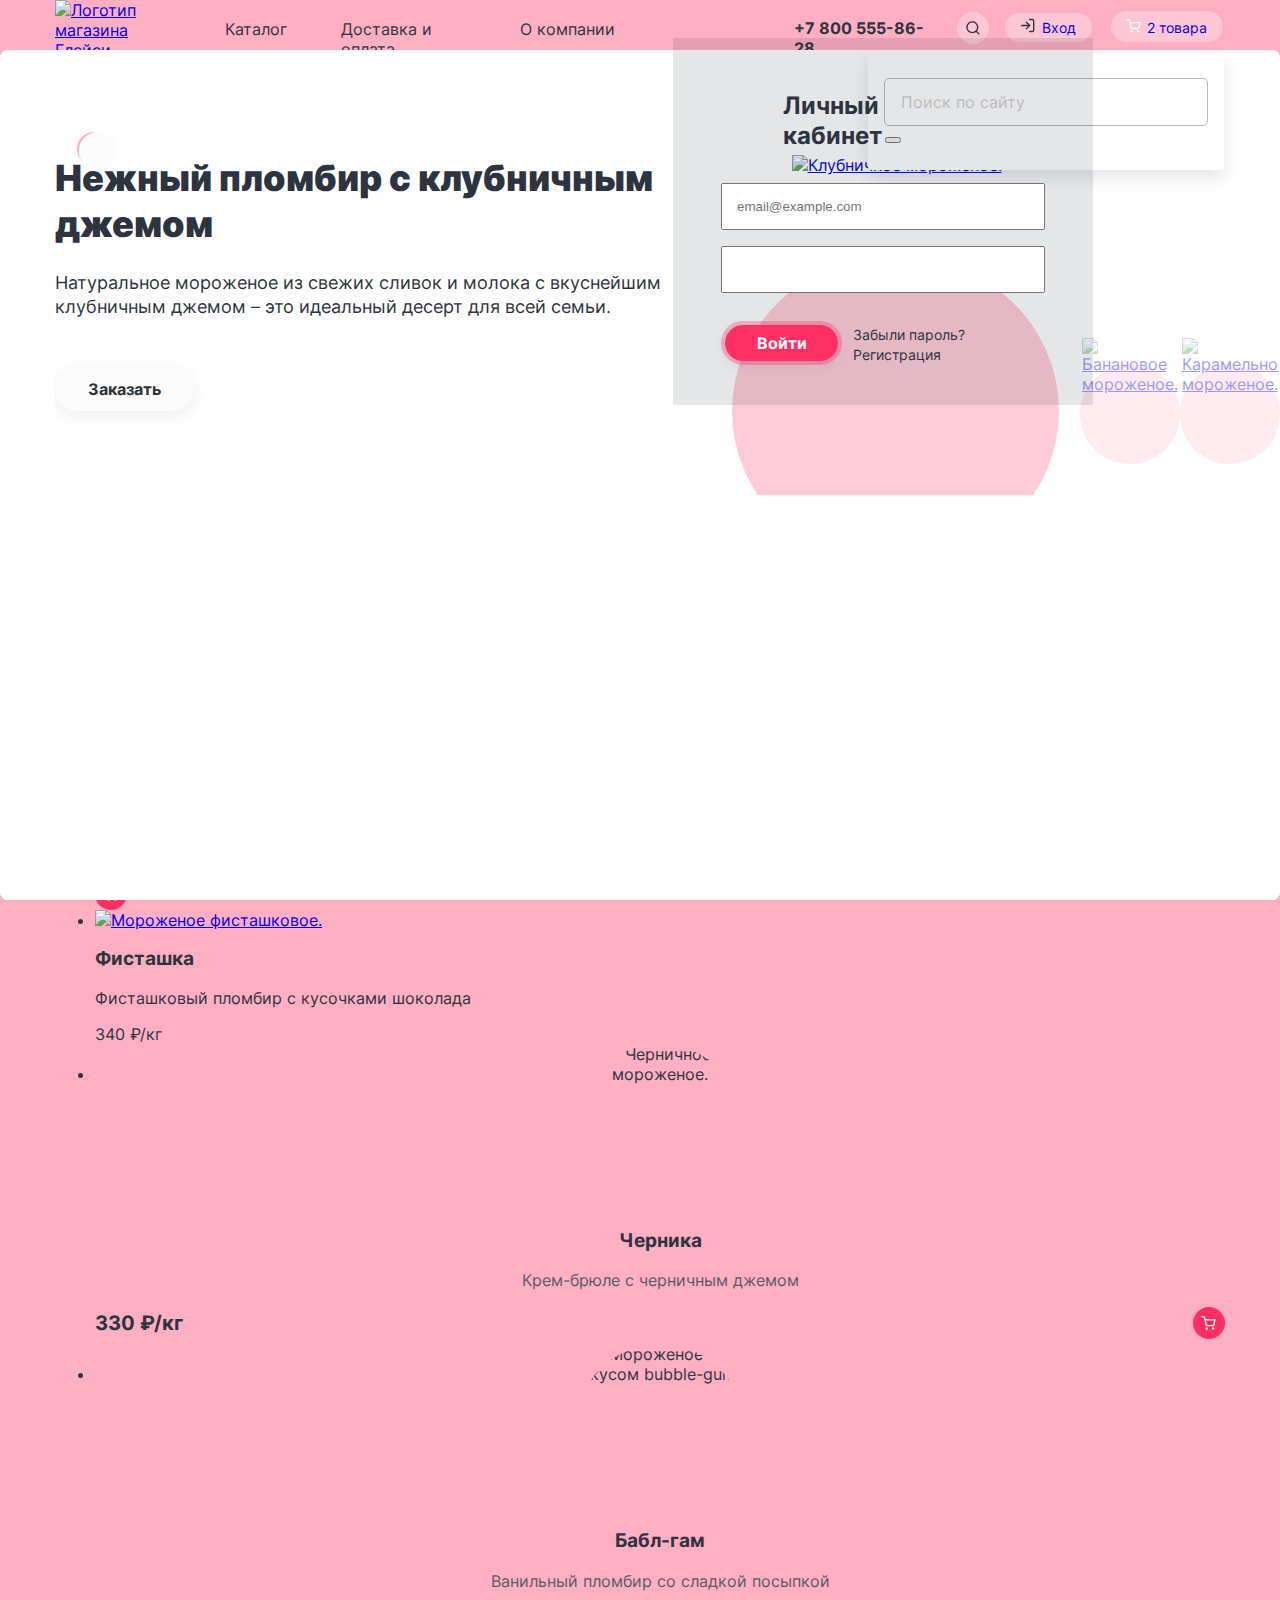
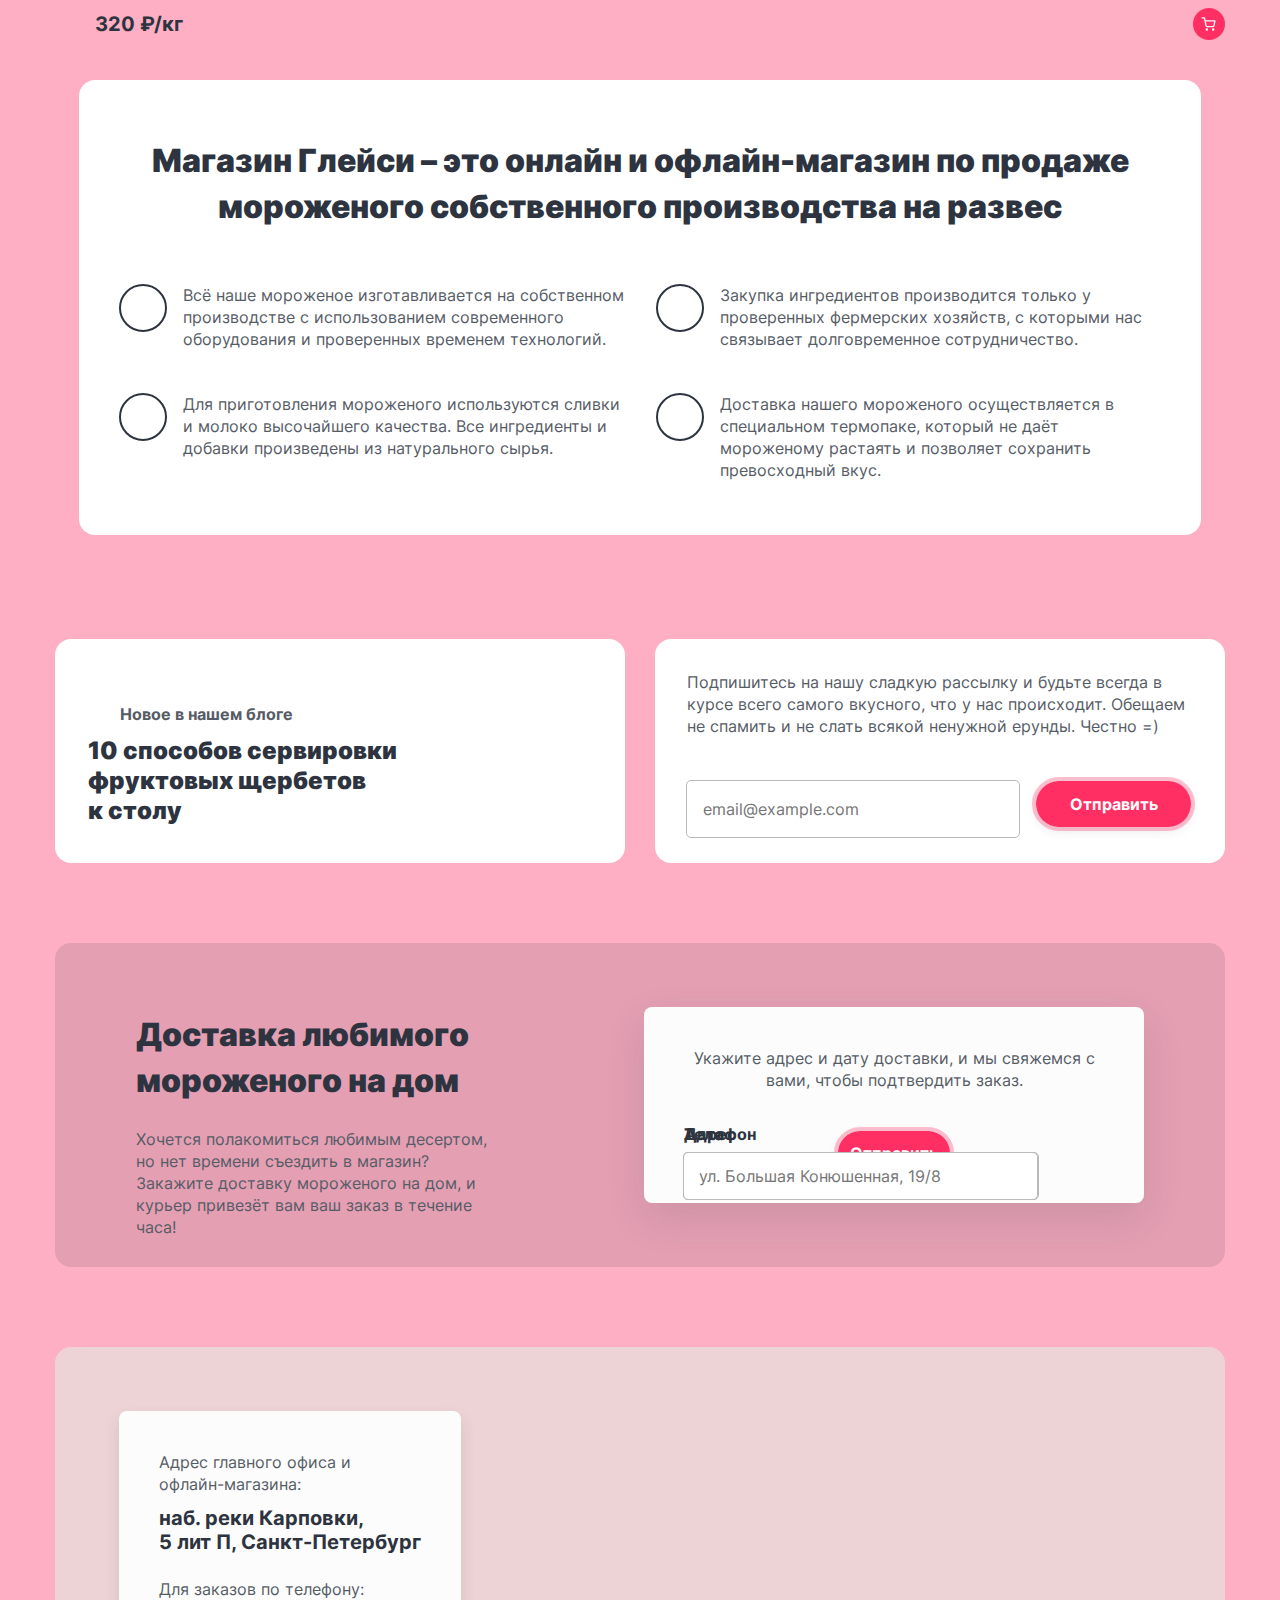
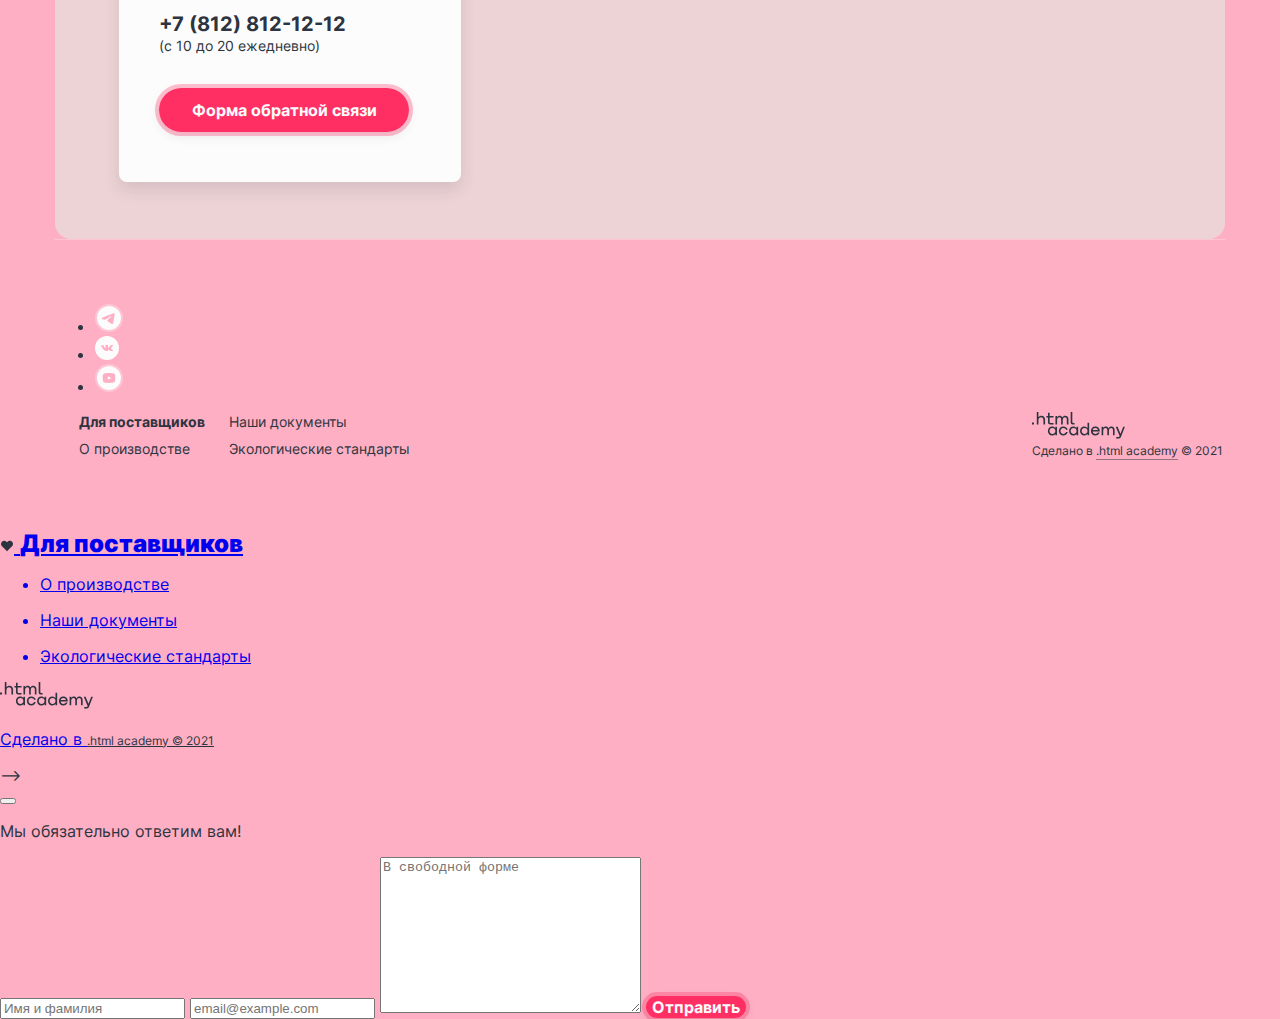
==== commit 9fa7cd29: "работа над стилизацией" ====
--- a/index.html
+++ b/index.html
@@ -6,245 +6,690 @@
      <title>Магазин "Глейси"</title>
      <link rel="stylesheet" href="./styles/styles.css">
     </head>
-    <body class="page-container">
-      <header class="page-header">
-        <a href="httrs://htnlacademy.ru/" class="navigation-logo">
-         <img src="./images/Лого-page.svg" width="137" height="56" alt="Логотип магазина Глейси">
-        </a>
-       <nav class="navigation-menu">
-        <div class="container-navigation">
-         <ul class="navigation-menu-list">
-          <li class="navigation-item catalog-item">
-           <a class="navigation-link catalog" href="catalog.html">
-            Каталог</a>
-
-          <!-- <div class="popover-catalog popover-open">
-                 <section class="popover-now">
-                  <h2 class="visually-hidden">Новые продукты</h2>
-                   <a class="navigation-link catalog" href="catalog.html">
-                   Новинки</a>
-                     <ul class="catalog-list">
-                      <li class="catalog-item">
-                       <a class="catalog-menu-link" href="#">Сливочное</a>
-                      </li>
-                     <li class="catalog-item">
-                      <a class="catalog-menu-link" href="#">Щербеты</a>
-                     </li>
-                     <li class="catalog-item">
-                      <a class="catalog-menu-link" href="#">Фруктовый лед</a>
-                     </li>
-                     <li class="catalog-item">
-                      <a class="catalog-menu-link" href="#">Мелорин</a>
-                     </li>
+
+      <body class="page-container ">
+          <div class="page-content">
+             <header class="page-header">
+                <h1 class="visually-hidden">Магазин "Глейси"</h1>
+
+                <nav class="header-navigation">
+                   <a class="header-link" href="#">
+                      <img class="header-logo" src="./images/logo-header.png " width="137" height="56"
+                         alt="Логотип магазина Глейси.">
+                  </a>
+                 <ul class="navigation-menu-list">
+                  <li class="navigation-item catalog-item">
+                    <a class="navigation-link navigation-link-catalog" href="catalog.html">Каталог
+                    </a>
+                    <div class="popover-catalog popover-open">
+
+                      <ul class="subcatalog-list">
+                        <li class="subcatalog-item subcatalog-new">
+                          <a href="#" class="subcatalog-link">Новинки</a>
+                        </li>
+                        <li class="subcatalog-item">
+                          <a href="catalog.html" class="subcatalog-link">Сливочное</a>
+                        </li>
+                        <li class="subcatalog-item">
+                          <a href="#" class="subcatalog-link">Щербеты</a>
+                        </li>
+                        <li class="subcatalog-item">
+                          <a href="#" class="subcatalog-link">Фруктовый лед</a>
+                        </li>
+                        <li class="subcatalog-item">
+                          <a href="#" class="subcatalog-link">Мелорин</a>
+                        </li>
+                      </ul>
+                   </div>
+                  </li>
+                  <li class="navigation-item">
+                    <a class="navigation-link" href="#">Доставка и оплата</a>
+                  </li>
+                  <li class="navigation-item">
+                    <a class="navigation-link" href="#">О компании</a>
+                  </li>
+                </ul>
+                </nav>
+                <nav class="navigation-user-menu">
+                <div class="phone-link-wrapper">
+                  <a class="phone-link" href="tel:+78005558628">+7 800 555-86-28</a>
+                </div>
+                <ul class="navigation-user-list">
+                    <li class="navigation-user-item">
+                       <a class="navigation-user-link navigation-search-entry" href="#">
+                           <svg class="header-search-icon" width="14" height="14" aria-hidden="true" focusable="false"
+                             role="img" viewBox="0 0 14 14" fill="none" xmlns="http://www.w3.org/2000/svg">
+                             <path fill-rule="evenodd" clip-rule="evenodd"
+                              d="M1.663 6.188a4.667 4.667 0 1 1 8.028 3.237.674.674 0 0 0-.124.124 4.667 4.667 0 0 1-7.904-3.361Zm8.412 4.688a6 6 0 1 1 .943-.943l2.45 2.45a.667.667 0 1 1-.943.943l-2.45-2.45Z" />
+                           </svg>
+                             <span class="visually-hidden">Поиск по сайту</span>
+                         </a>
+                    <div class="popover-search-wrapper popover-open">
+                      <form class="popover-search-form" action="https://echo.htmlacademy.ru/" method="get">
+
+                        <input class="search-form-input input-field-state" name="form-search" type="text"
+                          id="form-search" placeholder="Поиск по сайту" required>
+                        <label class="visually-hidden" for="form-search">Поиск товара на сайте</label>
+                        <button class="c" type="button">
+                          <span class="visually-hidden">Сбросить</span>
+                        </button>
+                      </form>
+                    </div>
+                  </li>
+                  <li class="navigation-user-item entry-popover">
+                    <a class="navigation-user-link navigation-user-entry" href="#">
+                      <svg class="entry-icon" width="14" height="15" viewBox="0 0 14 15" fill="none"
+                        xmlns="http://www.w3.org/2000/svg" aria-hidden="true" focusable="false" role="img">
+                        <path fill-rule="evenodd" clip-rule="evenodd"
+                          d="M8 1.525c0-.369.298-.667.667-.667h2.666a2 2 0 0 1 2 2v9.333a2 2 0 0 1-2 2H8.667a.667.667 0 0 1 0-1.333h2.666A.667.667 0 0 0 12 12.19V2.858a.666.666 0 0 0-.667-.667H8.667A.667.667 0 0 1 8 1.525ZM4.862 3.72c.26-.26.682-.26.943 0l3.329 3.329a.673.673 0 0 1 .2.476.664.664 0 0 1-.2.476l-3.33 3.328a.667.667 0 1 1-.942-.943l2.195-2.195H.667a.667.667 0 1 1 0-1.333h6.39L4.862 4.663a.667.667 0 0 1 0-.943Z" />
+                      </svg>
+                      <span class="header-entry-text">Вход</span>
+                     </a>
+                     <div class="popover-personal popover-open">
+                           <section class="popover-account-content">
+                             <div class="account-wrapper">
+                               <h2 class="personal-account">Личный кабинет</h2>
+                                <form class="entry-form" action="https://echo.htmlacademy.ru/" method="post">
+                                    <div class="registr-email">
+                                         <label for="entry-input" class="visually-hidden">Поле ввода имейла</label>
+                                            <input type="text" class="entry-input input-account" name="entry-email" id="entry-input"
+                                                placeholder="email@example.com" required>
+                                      </div>
+                                    <div class="registr-password">
+                                         <label for="entry-input" class="visually-hidden">Поле ввода пароля</label>
+                                            <input type="password" name="password" class="entry-input input-account" id="entry-input"
+                                              required>
+                                      </div>
+                                 </form>
+
+                              </div>
+
+                                    <div class="registr-wrapper">
+                                       <button class="entry-button button" type="submit">Войти</button>
+
+                                       <div class="entry-wrapper">
+                                       <a href="#" class="auth-recovery">Забыли пароль?</a>
+                                       <a href="#" class="auth-register">Регистрация</a>
+                                     </div>
+                             </div>
+                         </section>
+                       </div>
+                  </li>
+                  <li class="navigation-user-item cart-item">
+                    <a class="navigation-user-link navigation-cart" href="#">
+                      <svg class="cart-icon" width="15" height="14" viewBox="0 0 15 14" fill="none"
+                        xmlns="http://www.w3.org/2000/svg" aria-hidden="true" focusable="false" role="img">
+                        <path fill-rule="evenodd" clip-rule="evenodd"
+                          d="M1.167.108a.667.667 0 1 0 0 1.333h1.77l.468 2.336a.664.664 0 0 0 .011.053l.967 4.833a1.826 1.826 0 0 0 1.819 1.47h5.62a1.826 1.826 0 0 0 1.819-1.47l.001-.005.927-4.861a.667.667 0 0 0-.655-.792H4.611L4.138.644a.667.667 0 0 0-.654-.536H1.167ZM5.69 8.402l-.813-4.064h8.23l-.775 4.067a.492.492 0 0 1-.492.395H6.183a.492.492 0 0 1-.492-.397Zm-1.134 3.961a1.246 1.246 0 1 1 2.492 0 1.246 1.246 0 0 1-2.492 0Zm6.374 0a1.246 1.246 0 1 1 2.491 0 1.246 1.246 0 0 1-2.491 0Z" />
+                      </svg>
+                      <span class="products-quantity">2 товара</span>
+                      <span class="products-quantity cart-empty">нет товаров</span>
+                    </a>
+                    <div class="cart-popover-wrapper">
+                      <div class="cart-popover">
+                        <h2 class="cart-popover-caption">Корзина</h2>
+                        <form class="cart-form" action="https://echo.htmlacademy.ru/" method="get">
+                          <ul class="cart-popover-list">
+                            <li class="cart-popover-item">
+                              <a href="#" class="cart-item-link">
+                                <img src="./images/ball-cream.png" width="46" height="46" alt="Малиновое мороженое."
+                                  class="cart-item-img">
+                                <div class="cart-caption-wrapper">
+                                  <h3 class="cart-product-caption">Малинка
+                                  </h3>
+                                  <input type="hidden" id="product-cart" name="product" value="Мороженое малиновое">
+                                  <span class="cart-product-quantity">1 кг х 310 ₽</span>
+
+                                </div>
+                              </a>
+                              <span class="cart-product-price">310 ₽</span>
+                              <button class="cart-product-button" type="button">
+                                <span class="visually-hidden">Удалить товар из корзины.</span>
+                              </button>
+                            </li>
+                            <li class="cart-popover-item">
+                              <a href="#" class="cart-item-link">
+                                <img class="cart-item-img" src="./images/babl-gam.png" width="46" height="46"
+                                  alt="Мороженое бабл-гам.">
+                                <div class="cart-caption-wrapper">
+                                  <h3 class="cart-product-caption">Бабл-гам</h3>
+                                  <input type="hidden" id="product-cart-bubblegum" name="product"
+                                    value="Мороженое bubblegum">
+                                  <span class="cart-product-quantity">1,5 кг х 320 ₽</span>
+                                </div>
+                              </a>
+                              <span class="cart-product-price">480 ₽</span>
+                              <button class="cart-product-button product-button" type="button">
+                                <span class="visually-hidden">Удалить товар из корзины.</span>
+                              </button>
+                            </li>
+                          </ul>
+                          <div class="cart-order-wrapper">
+                            <button type="submit" class="cart-form-button button">Оформить заказ</button>
+                            <span class="cart-total-price">Итого: 790 ₽</span>
+                          </div>
+                        </form>
+                        <div class="cart-popover-empty"Ваша корзина пока пуста>
+                        </div>
+                      </div>
+                    </div>
+                  </li>
+                </ul>
+
+                </nav>
+            </header>
+        <main class="main-index">
+              <section class="welcome-slider">
+                  <h2 class="visually-hidden">Инсталляция мороженого.</h2>
+                   <div class="slider-screen-list">
+                      <div class="slider-buttons-wrapper">
+                           <button class="slider-button-arrow previous-button" type="button">
+                              <span class="visually-hidden">Предыдущий слайд</span>
+                               <svg width="40" height="38" fill="none" viewBox="0 0 40 38"><rect width="36" height="36" x="1.154" y="1" fill="#FCFCFC" fill-opacity=".3" rx="18"/>
+                                 <path fill="#FCFCFC" fill-rule="evenodd" d="M18.29 13.865a.665.665 0 0 0-.94.94l4.2 4.201-4.2 4.202a.665.665 0 0 0 .94.94l4.668-4.668.003-.003c.26-.26.26-.681 0-.94l-4.671-4.672Z" clip-rule="evenodd"/>
+                                  <rect width="36" height="36" x="1.154" y="1" stroke="#FCFCFC" stroke-width="2" rx="18"/>
+                               </svg>
+                            </button>
+                             <button class="slider-button-arrow next-button" type="button">
+                                    <svg  width="40" height="38" fill="none" viewBox="0 0 40 38"><rect width="36" height="36" x="38.846" y="37" fill="#FCFCFC" fill-opacity=".3" rx="18" transform="rotate(180 38.846 37)"/>
+                                     <path fill="#FCFCFC" fill-rule="evenodd" d="M21.71 24.135a.665.665 0 0 0 .94-.94l-4.2-4.201 4.2-4.202a.665.665 0 0 0-.94-.94l-4.668 4.668a.665.665 0 0 0-.003.943l4.671 4.672Z" clip-rule="evenodd"/>
+                                     <rect width="36" height="36" x="38.846" y="37" stroke="#FCFCFC" stroke-width="2" rx="18" transform="rotate(180 38.846 37)"/></svg>
+                                      <span class="visually-hidden">Следующий слайд</span>
+                               </button>
+                          <ul class="slider-screen-list">
+                             <li class="slider-screen-item slider-screen-item-current ">
+                                <div class="ice-cream-wrapper">
+                                     <h3 class="ice-cream-caption">Нежный пломбир
+                                      с клубничным джемом</h3>
+                                      <p class="ice-cream-text">Натуральное мороженое из свежих сливок
+                                         и молока с вкуснейшим клубничным джемом – это идеальный десерт для всей семьи. </p>
+                                      <a class="slider-order-link link " href="#">Заказать</a>
+                                   </div>
+                                   <div class="slider-img-wrapper">
+                                      <a href="#" class="slider-img-link">
+                                         <img class="slider-img slider-image-strawberry" src="/images/strawberri.png"
+                                            width="328" height="507" alt="Клубничное мороженое.">
+                                      </a>
+                                    </div>
+                               </li>
+                              <li class="slider-screen-item">
+                                  <div class="ice-cream-desc">
+                                       <h3 class="ice-cream-caption">Сливочное мороженое со вкусом банана</h3>
+                                       <p class="ice-cream-text">Сливочное мороженое с ярким банановым вкусом подарит вам свежесть и
+                                         наслаждение даже в самый жаркий летний день. </p>
+                                        <a class="slider-order-link">Заказать</a>
+                                     </div>
+                                   <div class="slider-img-wrapper ">
+                                     <a href="#" class="slider-img-link">
+                                         <img class="slider-img slider-image-banana" src="./images/banana.png"
+                                            width="328" height="507" alt="Банановое мороженое.">
+                                       </a>
+                                   </div>
+                               </li>
+                              <li class="slider-screen-item">
+                                 <div class="ice-cream-desc">
+                                     <h3 class="ice-cream-caption">Карамельный пломбир
+                                      с маршмеллоу</h3>
+                                     <p class="ice-cream-text">Необычный сладкий десерт с карамельным топпингом и кусочками зефира
+                                       завоюет сердца сладкоежек всех возрастов. </p>
+                                     <a class="slider-order-link">Заказать</a>
+                                   </div>
+                                  <div class="slider-img-wrapper">
+                                      <a href="#" class="slider-img-link">
+                                          <img class="slider-img slider-image-caramel" src="./images/caramel.png"
+                                            width="328" height="507" alt="Карамельное мороженое.">
+                                       </a>
+                                   </div>
+                                </li>
+                            </ul>
+                         </div>
+                         <div class="slider-dots-wrapper">
+                             <ol class="slider-dots-list">
+                                 <li class="slider-dots-item">
+                                   <button class="slider-dots-button slider-dots-current">
+                                     <span class="visually-hidden">Первый слайд</span>
+                                   </button>
+                                 </li>
+                                 <li class="slider-dots-item">
+                                   <button class="slider-dots-button">
+                                       <span class="visually-hidden">Второй слайд</span>
+                                     </button>
+                                 </li>
+                                 <li class="slider-dots-item">
+                                   <button class="slider-dots-button">
+                                     <span class="visually-hidden">Третий слайд</span>
+                                   </button>
+                                 </li>
+                               </ol>
+                           <div class="slider-socials-wrapper">
+                                <ul class="slider-socials">
+                                   <li class="slider-socials-list">
+                                       <a href="https://t.me/htmlacademy" class="footer-socials-link footer-socials-telegram">
+                                         <span class="visually-hidden">Тelegram</span>
+                                       </a>
+                                     </li>
+                                    <li class="socials-list">
+                                       <a href="https://vk.com/htmlacademy" class="footer-socials-link footer-socials-vkontakte">
+                                          <span class="visually-hidden">В контакте</span>
+                                       </a>
+                                     </li>
+                                    <li class="socials-list">
+                                       <a href="https://www.youtube.com/user/htmlacademyru"
+                                           class="footer-socials-link footer-socials-youtube">
+                                           <span class="visually-hidden">Youtube</span>
+                                        </a>
+                                     </li>
+                                 </ul>
+                             </div>
+                         </div>
+                     </div>
+                 </section>
+
+              <section class="discount">
+                 <h2 class="visually-hidden">Выгодное предложение</h2>
+                  <p class="promotion-proposal proposal">Заказывайте мороженое и получайте подарки!</p>
+                    <div class="promotion-description promotion-desc-raspberry">
+                      <h3 class="promotion-title">Малинка даром!</h3>
+                        <p class="promotion-text">При покупке 2 кг любого фруктового мороженого добавим в ваш заказ банку
+                           малинового варенья бесплатно</p>
+                         <a href="#" class="promotion-button link">Хочу подарок</a>
+                     </div>
+                      <div class="promotion-description promotion-desc-marshmallow">
+                          <h3 class="promotion-title">Маршмеллоу даром!</h3>
+                           <p class="promotion-text">При покупке 2 кг пломбира добавимв ваш заказ упаковку нежных зефирок совершенно бесплатно.
+                           </p>
+                          <a href="#" class="promotion-button link">Хочу подарок</a>
+                       </div>
+               </section>
+
+              <section class="popular">
+                <h2 class=visually-hidden>Популярные продукты</h2>
+                 <div class="popular-wrapper">
+                    <p class="popular-title">Попробуйте самые популярные вкусы нашего мороженого
+                    </p>
+                    <ul class="popular-list">
+                       <li class="popular-list-item">
+                          <a href="#" class="popular-item-link">
+                             <div class="cream-wrapper">
+                                  <img class="popular-item-img" src="./images/ball-cream.png" width="168" height="168"
+                                    alt="Мороженое малиновое.">
+                              </div>
+                                <h3 class="popular-caption">Малинка</h3>
+                            </a>
+                                <p class="popular-desc">Сливочное мороженое с малиновым джемом</p>
+                                    <div class="popular-price-wrapper">
+                                       <span class="popular-price"> 310 ₽/кг</span>
+                                           <a class="products-cart-icon" href="#">
+                                             <svg class="cart-icon" width="15" height="14" viewBox="0 0 15 14" fill="none"
+                                                xmlns="http://www.w3.org/2000/svg" role="img" aria-label="Поместить в корзину.">
+                                                <path fill-rule="evenodd" clip-rule="evenodd"
+                                                d="M1.167.25a.667.667 0 1 0 0 1.333h1.77l.468 2.336a.664.664 0 0 0 .011.053l.967 4.833a1.826 1.826 0 0 0 1.819 1.47h5.62a1.826 1.826 0 0 0 1.819-1.47l.001-.005.927-4.861a.667.667 0 0 0-.655-.792H4.611L4.138.786A.667.667 0 0 0 3.484.25H1.167ZM5.69 8.544 4.878 4.48h8.23l-.775 4.067a.492.492 0 0 1-.492.395H6.183a.492.492 0 0 1-.492-.397Zm-1.134 3.961a1.246 1.246 0 1 1 2.492 0 1.246 1.246 0 0 1-2.492 0Zm6.374 0a1.246 1.246 0 1 1 2.491 0 1.246 1.246 0 0 1-2.491 0Z" />
+                                             </svg>
+                                            </a>
+                                     </div>
+                         </li>
+                      <div class="popular-item-wrapper">
+                          <li class="popular-list-item">
+                               <a href="#" class="popular-item-link">
+                                  <img class="popular-item-img" src="./images/ball-pistachio.png" width="168" height="168" alt="Мороженое фисташковое.">
+                               </a>
+                               <h3 class="popular-caption">Фисташка</h3>
+                                <p class="popular-desc">Фисташковый пломбир с кусочками шоколада</p>
+                                    <div class="popular-price-wrapper">
+                                       <span class="popular-price">340 ₽/кг</span>
+                                          <a class="popular-cart-icon" href="#">
+                                             <svg class="popular-cart-icon" width="15" height="14" viewBox="0 0 15 14" fill="none"
+                                                xmlns="http://www.w3.org/2000/svg" role="img" aria-label="Поместить в корзину.">
+                                                <path fill-rule="evenodd" clip-rule="evenodd"
+                                                 d="M1.167.25a.667.667 0 1 0 0 1.333h1.77l.468 2.336a.664.664 0 0 0 .011.053l.967 4.833a1.826 1.826 0 0 0 1.819 1.47h5.62a1.826 1.826 0 0 0 1.819-1.47l.001-.005.927-4.861a.667.667 0 0 0-.655-.792H4.611L4.138.786A.667.667 0 0 0 3.484.25H1.167ZM5.69 8.544 4.878 4.48h8.23l-.775 4.067a.492.492 0 0 1-.492.395H6.183a.492.492 0 0 1-.492-.397Zm-1.134 3.961a1.246 1.246 0 1 1 2.492 0 1.246 1.246 0 0 1-2.492 0Zm6.374 0a1.246 1.246 0 1 1 2.491 0 1.246 1.246 0 0 1-2.491 0Z" />
+                                              </svg>
+                                           </a>
+                                       </div>
+                              </li>
+                        </div>
+                        <div class="popular-item-wrapper">
+                             <li class="products-list-item">
+                                  <a href="#" class="products-item-link">
+                                      <div class="product-img-wrapper">
+                                         <img src="./images/blueberries.png" width="168" height="168" alt="Черничное мороженое." class="product-item-img">
+                                        </div>
+                                         <h3 class="popular-caption">Черника</h3>
+                                     </a>
+                                      <p class="products-desc">Крем-брюле
+                                         с черничным джемом
+                                      </p>
+
+                                 <div class="products-price-wrapper">
+                                     <span class="products-price">330 ₽/кг</span>
+                                          <a class="products-cart-icon" href="#">
+                                             <svg class="cart-icon" width="15" height="14" viewBox="0 0 15 14" fill="none"
+                                                xmlns="http://www.w3.org/2000/svg" role="img" aria-label="Поместить в корзину.">
+                                                 <path fill-rule="evenodd" clip-rule="evenodd"
+                                                 d="M1.167.25a.667.667 0 1 0 0 1.333h1.77l.468 2.336a.664.664 0 0 0 .011.053l.967 4.833a1.826 1.826 0 0 0 1.819 1.47h5.62a1.826 1.826 0 0 0 1.819-1.47l.001-.005.927-4.861a.667.667 0 0 0-.655-.792H4.611L4.138.786A.667.667 0 0 0 3.484.25H1.167ZM5.69 8.544 4.878 4.48h8.23l-.775 4.067a.492.492 0 0 1-.492.395H6.183a.492.492 0 0 1-.492-.397Zm-1.134 3.961a1.246 1.246 0 1 1 2.492 0 1.246 1.246 0 0 1-2.492 0Zm6.374 0a1.246 1.246 0 1 1 2.491 0 1.246 1.246 0 0 1-2.491 0Z" />
+                                              </svg>
+                                           </a>
+                                    </div>
+                               </li>
+                         </div>
+                          <div class="popular-item-wrapper">
+                                   <li class="products-list-item">
+                                       <a href="#" class="products-item-link">
+                                           <div class="product-img-wrapper">
+                                             <img src="./images/babl-gam.png" alt="Мороженое со вкусом bubble-gum." width="168" height="168"
+                                               class="product-item-img">
+                                           </div>
+                                            <h3 class="popular-caption">Бабл-гам</h3>
+                                        </a>
+                                        <p class="products-desc">Ванильный пломбир
+                                           со сладкой посыпкой</p>
+                                         <div class="products-price-wrapper">
+                                              <span class="products-price">320 ₽/кг</span>
+                                                  <a class="products-cart-icon" href="#">
+                                                    <svg class="cart-icon" width="15" height="14" viewBox="0 0 15 14" fill="none"
+                                                      xmlns="http://www.w3.org/2000/svg" role="img" aria-label="Поместить в корзину.">
+                                                      <path fill-rule="evenodd" clip-rule="evenodd"
+                                                       d="M1.167.25a.667.667 0 1 0 0 1.333h1.77l.468 2.336a.664.664 0 0 0 .011.053l.967 4.833a1.826 1.826 0 0 0 1.819 1.47h5.62a1.826 1.826 0 0 0 1.819-1.47l.001-.005.927-4.861a.667.667 0 0 0-.655-.792H4.611L4.138.786A.667.667 0 0 0 3.484.25H1.167ZM5.69 8.544 4.878 4.48h8.23l-.775 4.067a.492.492 0 0 1-.492.395H6.183a.492.492 0 0 1-.492-.397Zm-1.134 3.961a1.246 1.246 0 1 1 2.492 0 1.246 1.246 0 0 1-2.492 0Zm6.374 0a1.246 1.246 0 1 1 2.491 0 1.246 1.246 0 0 1-2.491 0Z" />
+                                                    </svg>
+                                                 </a>
+                                           </div>
+                                     </li>
+                           </div>
                     </ul>
+                 </div>
+               </section>
+              <section class="production-about">
+                <div class="production-about-wrapper">
+                  <h2 class="production-about-caption">Магазин Глейси – это онлайн и офлайн-магазин по продаже
+                    мороженого собственного производства на развес</h2>
+                  <p class="production-about-text about-technology">
+                    Всё наше мороженое изготавливается на собственном производстве с использованием современного
+                    оборудования и проверенных временем технологий.
+                  </p>
+                  <p class="production-about-text about-suppliers">
+                    Закупка ингредиентов производится только
+                    у проверенных фермерских хозяйств, с которыми
+                    нас связывает долговременное сотрудничество.
+                  </p>
+                  <p class="production-about-text about-ingredients">
+                    Для приготовления мороженого используются сливки и молоко высочайшего качества. Все ингредиенты
+                    и добавки произведены из натурального сырья.
+                  </p>
+                  <p class="production-about-text about-temperature">
+                    Доставка нашего мороженого осуществляется в специальном термопаке, который не даёт мороженому
+                    растаять и позволяет сохранить превосходный вкус.
+                  </p>
+
+                </div>
+              </section>
+              <div class="subscribe-wrapper">
+                    <section class="blog">
+                       <h2 class="blog-row">Новое в нашем блоге</h2>
+                       <a href="#" class="about-searving-caption-link">
+                         <span class="about-searving-caption">10 способов сервировки<br> фруктовых щербетов<br> к столу</span>
+                       </a>
+                     </section>
+                     <section class="subscribe">
+                       <h2 class="visually-hidden">Подписка на рассылку</h2>
+                         <div class="subscribe-box">
+                            <p class="subscribe-text">Подпишитесь на нашу сладкую рассылку и будьте всегда в курсе всего
+                               самого
+                               вкусного, что у нас происходит. Обещаем не спамить и не слать всякой ненужной ерунды. Честно =)
+                             </p>
+                             <form class="subscribe-form" action="https://echo.htmlacademy.ru/" method="get">
+                                 <label class="visually-hidden" for="subscribe-input">Поле ввода имейла</label>
+                                   <input class="subscribe-input input-field-state" name="subscribe-input" id="subscribe-input"
+                                     type="email" placeholder="email@example.com" required>
+                                  <button class="subscribe-button button" type="submit">Отправить</button>
+                               </form>
+                           </div>
+                      </section>
+                </div>
+                   <section class="delivery">
+                  <div class="delivery-desc-wrapper">
+                     <h2 class="delivery-caption">Доставка любимого мороженого на дом</h2>
+                     <p class="delivery-desc">Хочется полакомиться любимым десертом, но нет времени съездить в
+                      магазин?
+                      Закажите доставку мороженого на дом, и курьер привезёт вам ваш заказ в течение часа!
+                     </p>
+                    </div>
+                      <div class="delivery-form-wrapper">
+                         <p class="delivery-text">Укажите адрес и дату доставки, и мы свяжемся с вами, чтобы подтвердить
+                            заказ.
+                          </p>
+                          <form class="delivery-form" action="https://echo.htmlacademy.ru/" method="post">
+                            <div class="date-tel-wrapper">
+                              <p class="field-group delivery-form-date">
+                               <label class="form-label form-label-date" for="delivery-date">
+                                 <a class="tooltip-link" href="#">Дата
+                                   <span class="tooltip-text">Введите дату</span>
+                                 </a>
+                                 </label>
+                                  <input class="form-field input-field-state" type="text" id="delivery-date" name="delivery-date"
+                                     placeholder="01.04.2020" required>
+                                </p>
+                                <p class="field-group delivery-form-phone">
+                                  <label class="form-label" for="phone-info">Телефон</label>
+                                     <input class="form-field input-field-state" type="text" id="phone-info"
+                                       placeholder="+7 800 999-00-00" name="delivery-phone" required>
+                                 </p>
+                              </div>
+                                 <p class="field-group delivery-form-address">
+                                      <label class="form-label form-label-address" for="address-info">
+                                         <a class="tooltip-link" href="#">Адрес
+                                            <span class="tooltip-text">Введите название улицы, дома и квартиры</span>
+                                          </a>
+                                       </label>
+                                      <input class="form-field input-field-state" type="text" id="address-info"
+                                         placeholder="ул. Большая Конюшенная, 19/8" name="delivery-address" required>
+                                 </p>
+                          </form>
+                              <a class="delivery-form-button spinner-button button" href="#" type="submit">
+                                 <span class="to-send">Отправить</span>
+                               </a>
+                      </div>
+
                 </section>
-              </div> -->
-          </li>
-          <li class="navigation-item">
-          <a class="navigation-link" href="fag.html">
-          Доставка и оплата</a>
-          </li>
-          <li class="navigation-item">
-          <a class="navigation-link" href="about.html">
-          О компании</a>
-          </li>
-         </ul>
-         <ul class="navigation-list navigation-user-menu">
-          <li class="navigation-user-item">
-            <a class="navigation-link contacts-phone-button" href="#">+7 800 555-86-28</a>
-          </li>
-           <li class="navigation-user-item">
-            <div class="search">
-             <a class="navigation-link search-button" href="#" type="submit">
-               <svg class="search-icon" xmlns="http://www.w3.org/2000/svg" fill="none" viewBox="0 0 14 14"  width="13" height="13"><path fill="#2D3440" fill-rule="evenodd"
-               d="M1.66 6.19a4.67 4.67 0 1 1 9.34 0 4.67 4.67 0 0 1-9.34 0Zm8.42 4.69a6 6 0 1 1 .94-.94l2.45 2.44a.67.67 0 1 1-.94.95l-2.45-2.45Z"
-               clip-rule="evenodd"/></svg>
-             </a>
-              <span class="visually-hidden">Поиск по сайту</span>
-
-             <!-- <div class="popover-search popover-open">
-            <section class="popover-search-content">
-             <h2 class="visually-hidden">Поиск по сайту</h2>
-              <label for="navigation-search"></label>
-              <input class="field" placeholder="Поиск по сайту" type="search"
-                name="navigation-search" id="navigation-search" required>
-            </section>
-         </div> -->
+
+              <section class="contacts">
+                 <h2 class="visually-hidden">Контакты компании Глейси.</h2>
+                      <div class="contacts-wrapper">
+                         <h3 class="address-caption">Адрес главного офиса и офлайн-магазина:</h3>
+                            <div class="contacts-adress">
+                                <p class="address-info">
+                                  наб. реки Карповки, <br> 5 лит П, Санкт-Петербург
+                                 </p>
+                                <p class="contacts-phone-text">Для заказов по телефону:</p>
+                                  <a class="contacts-phone" href="tel.:+78128121212">+7 (812) 812-12-12</a>
+                                    <p class="contacts-schedule">(с 10 до 20 ежедневно)</p>
+                                 <a class="feedback-link button" href="#">Форма обратной связи</a>
+                             </div>
+                       </div>
+                 </section>
+
+            </main>
+
+           <footer class="page-footer">
+               <div class="wrapper-footer">
+                   <section class="footer-info">
+                      <h2 class="visually-hidden">Для поставщиков</h2>
+                         <ul class="social-list">
+                            <li class="social-item">
+                               <a class="button-social" href="https://t.me/htmlacademy">
+                                  <svg xmlns="http://www.w3.org/2000/svg" width="28" height="28" fill="none" viewBox="0 0 28 28">
+                                   <path fill="#FCFCFC" fill-rule="evenodd" d="M26 14a12 12 0 1 1-24 0 12 12 0 0 1 24 0Zm-11.57-3.14c-1.17.48-3.5 1.49-7 3.01-.57.23-.86.45-.9.67-.04.36.42.5 1.04.7l.27.08c.6.2 1.43.44 1.86.45.39 0 .82-.16 1.3-.48 3.27-2.21 4.96-3.33 5.06-3.35.08-.02.18-.04.25.02.07.07.07.18.06.22-.05.19-1.84 1.86-2.77 2.72a28.24 28.24 0 0 0-.82.79c-.57.54-1 .96.02 1.63.5.32.89.59 1.28.85a88.77 88.77 0 0 0 1.8 1.23c.5.35.95.67 1.5.62.32-.03.66-.33.82-1.23.4-2.13 1.18-6.73 1.36-8.63.01-.16 0-.31-.02-.47a.5.5 0 0 0-.17-.33.78.78 0 0 0-.46-.14c-.46.01-1.15.25-4.48 1.64Z" clip-rule="evenodd"/><rect width="26" height="26" x="1" y="1" stroke="#FCFCFC" stroke-opacity=".3" stroke-width="2" rx="13"/>
+                                 </svg>
+                                  <span class="visually-hidden">
+                                    Телеграм
+                                  </span>
+                                </a>
+                             </li>
+                              <li class="social-item">
+                                  <a class="button-social" href="https://vk.com/htmlacademy">
+                                     <svg xmlns="http://www.w3.org/2000/svg" width="24" height="24" fill="none" viewBox="0 0 24 24">
+                                      <path fill="#FCFCFC" fill-rule="evenodd" d="M24 12a12 12 0 1 1-24 0 12 12 0 0 1 24 0Zm-11.41 2.97h-.72s-1.58.09-2.98-1.18C7.37 12.4 6.03 9.65 6.03 9.65s-.07-.18 0-.27c.1-.1.36-.1.36-.1l1.72-.01s.16.02.27.1c.1.05.15.17.15.17s.28.61.65 1.17c.71 1.08 1.05 1.32 1.29 1.2.35-.16.25-1.53.25-1.53s0-.5-.18-.71c-.14-.17-.41-.22-.53-.24-.1-.01.06-.2.26-.3.31-.13.86-.13 1.5-.13.5 0 .65.03.84.07.46.1.44.41.41 1.08l-.02.7v.18c-.01.34-.02.73.23.88.13.07.45 0 1.26-1.19.38-.56.66-1.23.66-1.23s.07-.12.16-.17c.1-.05.24-.04.24-.04h1.8s.54-.06.63.15c.1.23-.2.75-.94 1.61-.7.82-1.03 1.12-1 1.38.01.2.23.38.66.72.89.73 1.13 1.1 1.18 1.2l.01.01c.4.58-.44.62-.44.62l-1.6.02s-.34.06-.8-.2a3.94 3.94 0 0 1-.69-.6c-.33-.34-.65-.66-.91-.58-.45.12-.44.96-.44.96s0 .18-.1.28c-.1.1-.32.12-.32.12Z"
+                                        clip-rule="evenodd"/>
+                                       </svg>
+                                       <span class="visually-hidden">
+                                        В Контакте
+                                     </span>
+                                   </a>
+                               </li>
+                                <li class="social-item">
+                                     <a class="button-social" href="https://www.youtube.com/user/htmlacademyru">
+                                        <svg xmlns="http://www.w3.org/2000/svg" width="28" height="28" fill="none" viewBox="0 0 28 28">
+                                           <path fill="#FCFCFC" d="m16 13.8-2.8-1.32c-.25-.11-.45.01-.45.29v2.46c0 .28.2.4.45.29L16 14.2c.25-.12.25-.3 0-.42ZM14 2a12 12 0 1 0 0 24 12 12 0 0 0 0-24Zm0 16.88c-6.14 0-6.25-.56-6.25-4.88s.1-4.88 6.25-4.88c6.14 0 6.25.56 6.25 4.88s-.1 4.88-6.25 4.88Z"/>
+                                           <rect width="26" height="26" x="1" y="1" stroke="#FCFCFC" stroke-opacity=".3" stroke-width="2" rx="13"/></svg>
+                                         <span class="visually-hidden">
+                                           Youtube
+                                         </span>
+                                      </a>
+                                   </li>
+                       </ul>
+                   </div>
+
+                   <ul class="for-suppliers-list">
+                      <li class="for-suppliers-item for-suppliers-item-info">
+                        <a href="#" class="for-suppliers-link for-suppliers-link-info">Для поставщиков</a>
+                       </li>
+
+                       <li class="for-suppliers-item">
+                          <a href="#" class="for-suppliers-link">Наши документы
+                          </a>
+                        </li>
+                        <li class="for-suppliers-item">
+                           <a href="#" class="for-suppliers-link">
+                              О производстве
+                           </a>
+                         </li>
+                        <li class="for-suppliers-item">
+                            <a href="#" class="for-suppliers-link">Экологические стандарты
+                            </a>
+                          </li>
+                     </ul>
+                    <div class="about">
+                      <a class="htmlacademy-logo-link" href="https://htmlacademy.ru/">
+                          <img class="html-academy-logo" src="./images/logo_htmlacademy.svg" width="93" height="27"
+                              alt="Логотип HTML-академии.">
+                          </a>
+                       <a class="copyright" href="https://htmlacademy.ru/">
+                          Сделано в <span class="copyright-text">.html academy</span> © 2021</a>
+                     </div>
             </div>
-           </li>
-          <li class="navigation-item login">
-             <a class="navigation-link login-button" href="#">
-             <svg class="login" xmlns="http://www.w3.org/2000/svg" width="16" height="16" fill="none" viewBox="0 0 16 16">
-              <path fill="#2D3440" fill-rule="evenodd" d="M9 1.7c0-.4.3-.7.7-.7h2.6a2 2 0 0 1 2 2v9.3a2 2 0 0 1-2 2H9.7a.7.7 0 1 1 0-1.3h2.6a.7.7 0 0 0 .7-.7V3a.7.7 0 0 0-.7-.7H9.7a.7.7 0 0 1-.7-.6ZM5.9 3.9c.2-.3.6-.3.9 0l3.3 3.3a.7.7 0 0 1 .2.2.7.7 0 0 1-.2.7l-3.3 3.4a.7.7 0 1 1-1-1l2.3-2.2H1.7a.7.7 0 1 1 0-1.3H8L5.9 4.8a.7.7 0 0 1 0-1Z"
-               clip-rule="evenodd"/></svg>
-               Вход
-            </a>
-             <span class="visually-hidden">Кнопка входа</span>
-             <!-- <div class="popover-personal popover-open">
-                 <section class="popover-account-content">
-                   <h2 class="personal-account">Личный кабинет</h2>
-                    <form class="appointment-form" action="https://echo.htmlacademy.ru/"
-                     method="post">
-                     <p class="appointment-form-email">
-                      <label for="email"></label>
-                      <input class="email-field" type="email"
-                       name="email" placeholder="email@example.com"
-                      id="email" required></p>
-                     <p class="appointment-form-password">
-                     <label for="password-field"></label>
-                      <input class="field" type="password"
-                       name="password-field"  placeholder="......"
-                       id="password-field" required></p>
-                      <button class="button-enter-button" type="submit">Войти</button>
-                   </form>
-                    <a class="navigation-link" href="#">
-                     Забыли пароль?</a>
-                    <a class="navigation-link" href="#">
-                     Регистрация</a>
-               </div> -->
-           </li>
-          <li class="navigation-item">
-            <a class="navigation-link counter" href="#">
-              <svg class="counter-icon" xmlns="http://www.w3.org/2000/svg" width="15" height="14" fill="none" viewBox="0 0 15 14"><path fill="#2D3440" fill-rule="evenodd"
-               d="M.5.77c0-.36.3-.66.67-.66h2.31c.32 0 .6.22.66.53l.47 2.37h9.3a.67.67 0 0 1 .66.79l-.93 4.86a1.83 1.83 0 0 1-1.82 1.47H6.2a1.83 1.83 0 0 1-1.82-1.47l-.96-4.83-.01-.05-.47-2.
-               34H1.17A.67.67 0 0 1 .5.77Zm5.3 10.35a1.25 1.25 0 1 0 0 2.49 1.25 1.25 0 0 0 0-2.5Zm6.38 0a1.25 1.25 0 1 0 0 2.49 1.25 1.25 0 0 0 0-2.5Z" clip-rule="evenodd"/></svg>
-              <span class="two-products">2 товара</span>
-              <span class="visually-hidden">Ваша корзина пока пуста</span>
-            </a>
-
-              <!-- <div class="popover-cart popover-open">
-                <section class="popover-arrange">
-                 <h2 class="cart">Корзина</h2>
-                  <form class="order-checkout" action="https://echo.htmlacademy.ru/" method="post">
-                   <ul class="choice-list">
-                    <li class="choice-item">
-                     <a class="navigation-link" href="#"><img class="Malinka" src="./images/Малинка.jpg" width="46" height="46" alt="Malinka">
-                      Малинка
-                      <span>1 кг х 310 ₽</span>
-                     </a>
-                      <b>310 ₽</b>
-                   </li>
-                   <li class="choice-item">
-                     <a class="navigation-link" href="#"><img class="Malinka" src="./images/Бабл-гам.jpg" width="46" height="46" alt="Malinka">
-                       Бабл-гам
-                      <span>1,5 кг х 320 ₽</span>
-                     </a>
-                      <b class="price">480 ₽</b>
-                   </li>
-                   <li class="place-order-item">
-                    <a class="place-order-link" href="#">
-                     <button class="button-arrange" type="submit">Оформить заказ</button>
-                   </a>
-                    <b class="price">Итого: 790 ₽</b>
-                 </form>
-                  </div>
-                 <div class="popover-cart cart-empty">
-                  <p class="popover-text">Ваша корзина пока пуста</p>
-             </div>
-            </div>
-            </li>
-
-           -->
-
-              <!-- <li class="navigation-item">
-            <a class="navigation-link counter" href="#">
-
-              <svg class="counter-icon" xmlns="http://www.w3.org/2000/svg" width="15" height="14" fill="none" viewBox="0 0 15 14"><path fill="#2D3440" fill-rule="evenodd"
-              d="M.5.77c0-.36.3-.66.67-.66h2.31c.32 0 .6.22.66.53l.47 2.37h9.3a.67.67 0 0 1 .66.79l-.93 4.86a1.83 1.83 0 0 1-1.82 1.47H6.2a1.83 1.83 0 0 1-1.82-1.47l-.96-4.83-.01-.05-.47-2.
-              34H1.17A.67.67 0 0 1 .5.77Zm5.3 10.35a1.25 1.25 0 1 0 0 2.49 1.25 1.25 0 0 0 0-2.5Zm6.38 0a1.25 1.25 0 1 0 0 2.49 1.25 1.25 0 0 0 0-2.5Z" clip-rule="evenodd"/></svg>
-              2 товара
-
-            </a></li>
-              <li class="navigation-item">
-               <a class="navigation-link counter" href="#">
-
-                <svg class="counter-icon" xmlns="http://www.w3.org/2000/svg" width="15" height="14" fill="none" viewBox="0 0 15 14"><path fill="#2D3440" fill-rule="evenodd"
-                 d="M.5.77c0-.36.3-.66.67-.66h2.31c.32 0 .6.22.66.53l.47 2.37h9.3a.67.67 0 0 1 .66.79l-.93 4.86a1.83 1.83 0 0 1-1.82 1.47H6.2a1.83 1.83 0 0 1-1.82-1.47l-.96-4.83-.01-.05-.47-2.
-                 34H1.17A.67.67 0 0 1 .5.77Zm5.3 10.35a1.25 1.25 0 1 0 0 2.49 1.25 1.25 0 0 0 0-2.5Zm6.38 0a1.25 1.25 0 1 0 0 2.49 1.25 1.25 0 0 0 0-2.5Z" clip-rule="evenodd"/></svg>
-                 100 товаров
-
-               </a>
+             </footer>
+
+<!-- <footer class="">
+<div class=""> -->
+
+
+  <section class="for-suppliers">
+    <a class="info" href="#">
+    <h2 class="information">
+      <img class="info-img" src="./images/Vector-footer.svg" width="14" height="12" alt="Сердце">
+      <strong>Для поставщиков</strong>
+    </h2>
+  <ul class="info-list">
+    <li class="info-item">
+     <p class="content-info">О производстве</p>
+    </li>
+    <li class="info-item">
+     <p class="content-info">Наши документы</p>
+    </li>
+    <li class="info-item">
+     <p class="content-info">Экологические стандарты</p>
+    </li>
+  </ul>
+  </a>
+  <a href="https://htmlacademy.ru/">
+  <img class="footer-info-logo" src="./images/logo_htmlacademy.svg" width="93" height="27" alt="logo_htmlacademy">
+  <p class="about-text">Сделано в <a class="htmlacademy-link" href="https://htmlacademy.ru/">.html academy © 2021</a>
+  </p>
+
+</section>
+  </footer>
+</div>
+
+  </body>
+</html> -->
+
+        <!--МОДАЛЬНОЕ ОКНО-->
+        <div class="modal-container modal-container-close">
+
+          <form class="modal-form" action="https://echo.htmlacademy.ru/" method="post">
+            <button class="modal-close-button" type="button">
+              <span class="visually-hidden">Кнопка закрытия формы обратной связи.</span>
+            </button>
+            <h2 class="visually-hidden">Форма обратной связи.</h2>
+            <p class="modal-form-feedback">Мы обязательно ответим вам!</p>
+            <label for="name" class="visually-hidden">Введите Ваше Имя и Фамилию.</label>
+            <input class="input-name input-field-state" type="text" name="name" id="name" placeholder="Имя и фамилия"
+              required>
+
+            <label for="email" class="visually-hidden">Введите Ваш Имейл</label>
+            <input class="email-input input-field-state" type="text" name="email" id="email"
+              placeholder="email@example.com" required>
+
+            <label class="visually-hidden" for="modal-text">Введите Ваш вопрос.</label>
+            <textarea class="modal-text input-field-state" name="modal-text" id="modal-text" cols="30" rows="10"
+              placeholder="В свободной форме" required></textarea>
+            <button class="modal-button  button" type="submit">Отправить</button>
+          </form>
+
+        </div>
+        <script src="scripts/script.js"></script>
+      </body>
+
+    </html>
+
+    <!-- <main class="main-index">
+
+      <section class="installation">
+        <h2 class="visually-hidden">Инсталляция</h2>
+        <div class="installation-wrapper">
+          <div class="slider-wrapper">
+            <ul class="slider-list">
+              <li class="slider-item slider-item--active">
+                <div class="slider-description">
+                  <h3 class="slider-title">Нежный пломбир с клубничным джемом</h3>
+                  <p class="slider-text">Натуральное мороженое из свежих сливок и молока с вкуснейшим клубничным джемом
+                    – это идеальный десерт для всей семьи. </p>
+                  <a href="" class="slider-link">Заказать</a>
+                </div> -->
+                <!-- <div class="slider-image-container">
+                  <img class="slider-strawberri-image" src="." alt="Нежный пломбир с клубничным джемом"
+                    width="327" height="507">
+                </div> -->
+              <!-- </li>
+              <li class="slider-item">
+                <div class="slider-description">
+                  <h3 class="slider-title">Сливочное мороженое со вкусом банана</h3>
+                  <p class="slider-text">Сливочное мороженое с ярким банановым вкусом подарит вам свежесть и наслаждение
+                    даже в самый жаркий летний день. </p>
+                  <a href="" class="slider-link">Заказать</a>
+                </div>
+                <div class="slider-image-container">
+                  <img class="slider-banana-image" src="" alt="Сливочное мороженое со вкусом банана" width="327" height="507">
+                </div>
               </li>
-            </div> -->
-          </li>
-         </ul>
-        </div>
-       </nav>
-        </div>
-     </header>
-
-
-    <div class="main-index">
-      <h1 class="visually-hidden">Магазин "Глейси"</h1>
-      <div class="installation">
-        <h2 class="visually-hidden">Инсталляция</h2>
-         <div class="installation-wrapper">
-           <ul class="slider-installation-list">
-              <li class="slider-installation-item-current">
-                <div class="slider-card-1">
-                  <div class="slider-text">
-                 <h3 class="slider-title">Нежный пломбир<br>
-                  с клубничным джемом</h3>
-                  <p class="installation-description">Натуральное мороженое из свежих сливок<br>
-                    и молока с вкуснейшим клубничным джемом –<br> это идеальный десерт для всей семьи.
-                  </p>
-                  <a class="button-order-link" href="#" type="submit">Заказать</a>
-                  </div>
-                   <a class="slider-order-link link-spinner-button" href="#" type="submit">
-                    <div class="main-image strawberry">
-                     <img class="img-strawberry-jam-1" src="./images/Мороженко.svg" alt="with-strawberry-jam" width="327"
-                      height="507">
-                      </div>
-                      </a>
-                       <div class="slider-wrapper">
-          <ul class="slider-list">
-            <li class="slider-button-item">
-              <button class="slider-button slider-prev" type="button">
-                <span class="visually-hidden">Следующее фото</span>
-              </button>
-             </li>
-             <li class="slider-button-item">
-               <button class="slider-button slider-next" type="button">
-                <span class="visually-hidden">Предыдущее фото</span>
-               </button>
-             </li>
-           </ul>
-         </div>
-
-               </li>
-
-                <li class="slider-installation-item-current">
-                   <div class="slider-card-2">
-                    <h3 class="slider-title">Сливочное мороженое со вкусом банана</h3>
-                      <p class="installation-description">Сливочное мороженое с ярким банановым вкусом подарит вам свежесть и наслаждение даже в самый жаркий летний день.
-                       </p>
-                       <a class="slider-order-link link-spinner-button" href="#">
-                        <div class="main-image banana">
-                          <img class="img-banana-flavor-2" src="./images/Слайдшоу_next.jpg" alt="banana-flavor" width="327"
-                          height="507">
-                        </div>
-                       </a>
-                        <a class="button-order-link" href="#" type="submit">Заказать</a>
-                        </div>
-                 </li>
-                 <li class="slider-installation-item-current">
-                   <div class="slider-card-3">
-                    <h3 class="slider-title">Карамельный пломбир
-                      с маршмеллоу</h3>
-                       <p class="installation-description">Необычный сладкий десерт с карамельным топпингом и кусочками зефира завоюет сердца сладкоежек всех возрастов.
-                       </p>
-                       <a class="slider-order-link link-spinner-button" href="#">
-                      <div class="main-image marshmallows">
-                       <img class="img-with-marshmallows-3" src="./images/Слайдшоу1_next.jpg" alt="with-marshmallows" width="327"
-                       height="507">
-                      </div>
-                    </a>
-                     <a class="button-order-link" href="#" type="submit">Заказать</a>
-                     </div>
-                 </li>
-             </ul>
-        </div>
-
+              <li class="slider-item">
+                <div class="slider-description">
+                  <h3 class="slider-title">Карамельный пломбир с маршмеллоу</h3>
+                  <p class="slider-text">Необычный сладкий десерт с карамельным топпингом и кусочками зефира завоюет
+                    сердца сладкоежек всех возрастов.</p>
+                  <a href="" class="slider-link">Заказать</a>
+                </div>
+                <div class="slider-image-container">
+                  <img class="slider-caramel-image" src="./images/caramel.png" alt="Карамельный пломбир с маршмеллоу" width="327" height="507">
+                </div>
+              </li>
+            </ul>
+            <button class="slider-button slider-prev" type="button">
+              <span class="visually-hidden">Следующее фото</span>
+            </button>
+
+            <button class="slider-button slider-next" type="button">
+              <span class="visually-hidden">Предыдущее фото</span>
+            </button>
+          </div>
 
          <div class="slider-pagination-wrapper">
            <ol class="slider-pagination-list">
@@ -315,7 +760,7 @@
          </figure>
          </div>
          <div class="raspberry">
-          <img class="photo-banner" src="./images/малина фото.jpg" width="219" height="268" alt="Малинка">
+          <img class="photo-banner" src="./images/raspberry.png" width="219" height="268" alt="Малинка">
          </div>
          <div class="banner-card-malinka">
            <figure>
@@ -325,40 +770,13 @@
            </figure>
          </div>
          <div class="marshmallow">
-           <img class="photo-banner1" src="./images/marshmallow фото.jpg" width="219" height="268" alt="Малинка">
+           <img class="photo-banner1" src="./images/marshmelow.png" width="219" height="268" alt="Малинка">
          </div>
         </div>
        </section>
 
-       <section class="popular-tastes">
-          <div class="container-popular">
-           <h2 class="visually-hidden">Популярные вкусы</h2>
-            <p class="popular-title-tastes">Попробуйте самые популярные вкусы нашего мороженого</p>
-           <div class="container-card">
-           <figure>
-            <figcaption>Малинка</figcaption>
-             <p class="description-title">Сливочное мороженое с малиновым джемом</p>
-             <a class="cart-link" href="#">
-               <b class="price">310 ₽/кг</b>
-               <button class="add-to-cart" type="button" aria-label="button-cart">
-                 <svg xmlns="http://www.w3.org/2000/svg" width="32" height="32" fill="none" viewBox="0 0 32 32"><rect width="32" height="32" fill="#FF2F64" rx="16"/><path fill="#FCFCFC"
-                  fill-rule="evenodd" d="M9.17 9.25a.67.67 0 0 0 0 1.33h1.77l.47 2.34v.05l.97 4.84a1.83 1.83 0 0 0 1.82 1.46h5.62a1.83 1.83 0 0 0 1.82-1.46v-.01l.93-4.86a.67.67 0 0 0-.66-.8h-9.3l-.47-2.35a.67.67 0 0 0-.66-.54H9.17Zm4.52 8.3-.81-4.07h8.23l-.78 4.07a.5.5 0 0 1-.49.4H14.18a.5.5 0 0 1-.49-.4Zm-1.13 3.96a1.25 1.25 0 1 1 2.49 0 1.25 1.25 0 0 1-2.5 0Zm6.37 0a1.25 1.25 0 1 1 2.5 0 1.25 1.25 0 0 1-2.5 0Z"
-                  clip-rule="evenodd"/></svg>
-              </button>
-            </a>
-            </figure>
-            <figure>
-            <figcaption>Фисташка</figcaption>
-              <p class="description-title">Фисташковый пломбир с кусочками шоколада</p>
-               <a class="cart-link" href="#">
-                 <b class="price">340 ₽/кг</b>
-                 <button class="add-to-cart" type="button" aria-label="button-cart">
-                  <svg xmlns="http://www.w3.org/2000/svg" width="32" height="32" fill="none" viewBox="0 0 32 32"><rect width="32" height="32" fill="#FF2F64" rx="16"/><path fill="#FCFCFC"
-                   fill-rule="evenodd" d="M9.17 9.25a.67.67 0 0 0 0 1.33h1.77l.47 2.34v.05l.97 4.84a1.83 1.83 0 0 0 1.82 1.46h5.62a1.83 1.83 0 0 0 1.82-1.46v-.01l.93-4.86a.67.67 0 0 0-.66-.8h-9.3l-.47-2.35a.67.67 0 0 0-.66-.54H9.17Zm4.52 8.3-.81-4.07h8.23l-.78 4.07a.5.5 0 0 1-.49.4H14.18a.5.5 0 0 1-.49-.4Zm-1.13 3.96a1.25 1.25 0 1 1 2.49 0 1.25 1.25 0 0 1-2.5 0Zm6.37 0a1.25 1.25 0 1 1 2.5 0 1.25 1.25 0 0 1-2.5 0Z"
-                   clip-rule="evenodd"/></svg>
-                 </button>
-               </a>
-            </figure>
+
+
             <figure>
              <figcaption>Черника</figcaption>
                <p class="description-title">Крем-брюле
@@ -497,7 +915,7 @@
 
      </div>
     </div>
- <footer class="page-footer"></footer>
+ <footer class="page-footer">
 <div class="wrapper-footer">
     <section class="footer-info">
       <h2 class="visually-hidden">Для поставщиков</h2>
@@ -561,4 +979,4 @@
 </div>
 
   </body>
-</html>
+</html> -->
--- a/styles/styles.css
+++ b/styles/styles.css
@@ -22,21 +22,6 @@
   font-display: swap;
 }
 
-
-.visually-hidden {
-position: absolute;
-width: 1px;
-height: 1px;
-margin: -1px;
-border: 0;
-padding: 0;
-white-space: nowrap;
--webkit-clip-path: inset(100%);
-  clip-path: inset(100%);
-  clip: rect(0 0 0 0);
-  overflow: hidden;
-}
-
 *,
 *::before,
 *::after {
@@ -48,121 +33,2154 @@
   height: 100%;
 }
 
+body {
+  min-height: 100%;
+  min-width: 1366;
+  padding: 0;
+  margin: 0;
+  background-color: #FEAFC3;
+  color: #2d3440;
+   font-family: "Inter", sans-serif;
+   font-weight: 400;
+   font-size: 16px;
+   line-height: 20px;
+
+}
+
+.visually-hidden {
+  position: absolute;
+  width: 1px;
+  height: 1px;
+  margin: -1px;
+  border: 0;
+  padding: 0;
+  white-space: nowrap;
+  -webkit-clip-path: inset(100%);
+  clip-path: inset(100%);
+  clip: rect(0 0 0 0);
+  overflow: hidden;
+}
 
 .page-container {
-  margin: 0;
-
+  min-height: 100vh;
+
+
+
+}
+
+.theme-1 {
+ background-color: #FEAFC3;
+}
+
+.theme-2 {
+ background-color: #69A9FF;
+}
+
+.theme-3 {
+  background-color: #FCC850;
+}
+
+.page-content {
+  min-height: 100vh;
+    width: 1170px;
+    margin: 0 auto;
+    display: flex;
+    flex-direction: column;
+}
+
+.main-index {
+  flex-grow: 1;
+}
+
+.header-link {
+  display: inline-block;
+  margin-right: 17px;
+}
+
+.header-link:focus-visible {
+  outline-offset: -2px;
+}
+
+.header-logo {
+ display: block;
+}
+
+.page-header {
+   display: flex;
+   flex-wrap: wrap;
+   align-items: start;
+   background-color: #FEAFC3
+   color: #2d3440;
+}
+
+.header-navigation {
+   display: flex;
+    width: 739px;
+}
+
+.navigation-menu-list {
+  display: flex;
+  flex-wrap: wrap;
+  padding: 0;
+  margin: 0;
+  list-style-type: none;
+  padding-top: 13px;
+  align-items: flex-start;
+}
+
+.navigation-user-menu {
+  display: flex;
+  flex-wrap: wrap;
+  padding-top: 12px;
+  width: 430px;
+  align-items: flex-start;
+   column-gap: 13px;
+}
+
+.navigation-user-list {
+   position: relative;
+   display: flex;
+    padding: 0;
+    margin: 0;
+    align-items: center;
+    list-style-type: none;
+    flex-wrap: wrap;
+    column-gap: 16px;
+}
+
+.subcatalog-list {
+   margin: 0;
+    list-style-type: none;
+    width: 136px;
+    padding: 10px 0 7px 0;
+    background-color: #ffffff;
+    border-radius: 4px;
+}
+
+.subcatalog-link {
+  padding: 6px 13px 6px 16px;
+    display: block;
+    font-size: 14px;
+    font-weight: 400;
+    color: inherit;
+    text-decoration: none;
+}
+
+
+.subcatalog-new {
+  position: relative;
+  margin-bottom: 5px;
+}
+
+.subcatalog-new .subcatalog-link {
+  font-size: 14px;
+  line-height: 20px;
+  font-weight: 700;
+  padding-bottom: 12px;
+}
+
+.subcatalog-new .subcatalog-link::after {
+  content: "";
+  display: block;
+  width: calc(100% - 32px);
+  height: 1px;
+  background-color: rgba(185, 185, 185, 1);
+  position: absolute;
+  z-index: 3;
+  left: 16px;
+  top: calc(100% - 1px);
+}
+
+.subcatalog-new:hover,
+.subcatalog-link:hover {
+ background-color: rgba(255, 203, 216, 1);
+}
+
+
+.subcatalog-link:focus {
+ background-color: rgba(255, 74, 120, 1);
+ outline: none;
+}
+
+.subcatalog-link:active{
+ background-color: rgba(255, 119, 153, 1);
+}
+
+.phone-link {
+  display: inline-block;
+  color: rgba(45, 52, 64, 1);
+  text-decoration: none;
+  font-weight: 700;
+  padding-top: 6px;
+  padding-bottom: 4px;
+  width: 150px;
+}
+
+.phone-link:hover {
+  opacity: 0.7;
+}
+
+.navigation-link {
+  display: inline-block;
+  padding: 6px 16px;
+  text-decoration: none;
+  color: inherit;
+  max-width: 179px;
+}
+
+
+.navigation-link-catalog {
+ position: relative;
+ padding-right: 38px;
+}
+
+.navigation-user-link:hover,
+.navigation-link:hover {
+  border-radius: 30px;
+  background-color: rgba(252, 252, 252, 0.5);
+}
+
+.navigation-user-link:focus,
+.navigation-link:focus {
+  background-color: rgba(252, 252, 252, 0.5);
+  border-radius: 30px;
+  outline: 2px solid rgba(45, 52, 64, 1);
+}
+
+.navigation-user-link:active,
+.navigation-link:active {
+  border-radius: 30px;
+  outline: none;
+  background-color: rgba(252, 252, 252, 1);
+}
+
+.navigation-link-catalog::after {
+  content: "";
+  display: inline-block;
+  width: 12px;
+  height: 7px;
+  background-image: url("../images/header-arrow-down.svg");
+  background-repeat: no-repeat;
+  background-position: center center;
+  position: absolute;
+  right: 18px;
+  top: 12px;
+}
+
+.navigation-link-catalog:hover::after,
+.navigation-link-catalog:active::after {
+  transform: rotate(180deg);
+  background-image: url("../images/header-arrow-down-white.svg");
+}
+
+.catalog-item {
+  position: relative;
+}
+
+.catalog-item:hover>.popover-catalog,
+ .navigation-link:hover {
+  display: block;
+}
+
+.catalog-item:hover>.navigation-link-catalog,
+.navigation-link:hover {
+  background-color: rgba(255, 74, 120, 1);
+  color: rgba(252, 252, 252, 1);
+  border-radius: 30px;
+}
+
+.catalog-item:hover>.navigation-link-catalog::after {
+transform: rotate(180deg);
+background-image: url("../images/header-arrow-down-white.svg");
+}
+
+.catalog-item:focus>.navigation-link-catalog,
+.navigation-link:focus {
+  background-color: rgba(255, 74, 120, 1);
+  outline: 2px solid rgba(0, 0, 0, 1);
+}
+
+.catalog-item:active>.navigation-link-catalog,
+.navigation-link:active {
+background-color: rgba(255, 74, 120);
+opacity: 0.3;
+}
+
+.catalog-item:focus-within>.popover-catalog {
+  display: block;
+}
+
+.catalog-item:focus-within>.navigation-link-catalog {
+  color: rgba(252, 252, 252, 1);
+  background-color: rgba(255, 74, 120, 1);
+  border-radius: 30px;
+}
+
+.catalog-item:focus-within>.navigation-link-catalog::after {
+  background-image: url("../images/header-arrow-down-white.svg");
+  transform: rotate(180deg);
+}
+
+.navigation-user-link{
+  background-color: rgba(252, 252, 252, 0.3);
+  text-decoration: none;
+}
+
+.navigation-search-entry {
+  padding: 9px;
+  border-radius: 16px;
+  display: flex;
+  justify-content: center;
+  align-items: center;
+  fill: rgba(45, 52, 64, 1);
+}
+
+.header-search-icon {
+fill: rgba(45, 52, 64, 1);
+}
+
+.navigation-user-entry {
+  position: relative;
+ max-width: 88px;
+ padding: 6px 16px;
+  border-radius: 30px;
+}
+
+.entry-icon {
+  margin-right: 3px;
+  fill: rgba(45, 52, 64, 1);
+  text-align: center;
+}
+
+.header-entry-text {
+  font-size: 14px;
+  text-align: center;
+}
+.navigation-cart {
+border-radius: 30px;
+padding: 8px 16px 6px 15px;
+}
+
+
+.cart-icon {
+ margin-right: 2px;
+ fill: rgba(45, 52, 64, 1);
+}
+
+/* footer */
+
+.page-footer {
+
+}
+.wrapper-footer {
+width: 1363px;
+margin: 0 auto;
+
+}
+
+.slider-socials,
+.socials-list {
+  display: flex;
+  flex-wrap: wrap;
+  column-gap: 16px;
+  padding: 0;
+  margin: 0;
+  list-style-type: none;
+}
+
+.footer-socials-link:hover::after {
+ content: "";
+  display: block;
+  width: 23px;
+  height: 23px;
+  border-radius: 50%;
+  outline: 2px solid rgba(252, 252, 252, 0.3);
+}
+
+.footer-socials-link:focus::after {
+  background-color: rgba(45, 52, 64, 1);
+  outline: 2px solid rgba(45, 52, 64, 1);
+}
+
+.footer-socials-link:focus-visible {
+  border: none;
+  outline: none;
+}
+
+.footer-socials-link:active::after {
+  background-color: rgba(45, 52, 64, 0.5);
+  outline: 2px solid rgba(252, 252, 252, 0.5);
+}
+
+.footer-socials-telegram::after {
+  background-image: url("../images/telegram-icon.svg");
+  background-repeat: no-repeat;
+  background-position: center center;
+}
+
+.footer-socials-vkontakte::after {
+  background-image: url("../images/vk-icon.svg");
+  background-repeat: no-repeat;
+  background-position: center center;
+}
+
+.footer-socials-youtube::after {
+  background-image: url("../images/youtube-icon.svg");
+  background-repeat: no-repeat;
+  background-position: center center;
+}
+
+.page-footer {
+  display: flex;
+  flex-wrap: wrap;
+  padding: 48px 0;
+  border-top: 1px solid rgba(252, 252, 252, 0.3);
+}
+
+.about {
+  width: 193px;
+  margin-left: auto;
+}
+
+.for-suppliers-list {
+  padding: 0;
+  margin: 0;
+  list-style-type: none;
+  display: grid;
+  grid-template-columns: 150px 210px;
+}
+
+.for-suppliers-link {
+text-decoration: none;
+  font-size: 14px;
+  color: inherit;
+  grid-column: 2/3;
+}
+
+.for-suppliers-item {
+margin-bottom: 7px;
+  display: grid;
+  grid-template-columns: 24px 1fr;
+}
+
+.for-suppliers-link-info {
+font-weight: 700;
+}
+
+.for-suppliers-item-info::before {
+  background-image: url("../images/footer-heart-icon.svg");
+  background-repeat: no-repeat;
+  background-position: center center;
+  align-self: center;
+  content: "";
+  display: inline-block;
+  width: 14px;
+  height: 12px;
+}
+
+.htmlacademy-logo-link {
+  display: block;
+
+}
+
+.copyright {
+ display: block;
+  font-size: 12px;
+  line-height: 16px;
+  color: inherit;
+  text-decoration: none;
+}
+
+.copyright-text {
+display: inline-block;
+border-bottom: 1px solid rgba(45, 52, 64, 0.5);
+}
+
+.htmlacademy-link {
+font-size: 12px;
+  line-height: 16px;
+  color: inherit;
+}
+
+
+
+.popover-search-wrapper {
+ position: absolute;
+  /* display: none; */
+  z-index: 4;
+  padding-top: 10px;
+  right: 0;
+  top: calc(100% - 5px);
+}
+
+.navigation-search-entry {
+  position: relative;
+}
+
+.popover-search-form {
+    display: block;
+    width: 356px;
+    /* position: absolute; */
+    padding: 25px 17px 25px 17px;
+    background-color: rgba(255, 255, 255, 1);
+    border-radius: 4px;
+    box-shadow: 0 8px 16px rgba(45, 52, 64, 0.12);
+  }
+
+.search-form-input {
+ padding: 13px 16px;
   width: 100%;
-
-  background-color: #FEAFC3;
-  color: black;
-  font-family: "Inter", sans-serif;
-  font-style: normal;
+  border: none;
+  outline: 1px solid rgba(185, 185, 185, 1);
+  border-radius: 4px;
   font-size: 16px;
   line-height: 20px;
-}
-
-
-.page-header {
-
-display: flex;
-flex-direction: row;
-background-color: #FEAFC3;
-color: rgba(45, 52, 64, 1);
+  font-weight: 400;
+  color: rgba(185, 185, 185, 1);
+  background-color: rgba(255, 255, 255, 1);
+  font-family: inherit;
+}
+
+.search-form-input::placeholder {
+  font-size: 16px;
+  line-height: 20px;
+  color: rgba(185, 185, 185, 0.7);
+}
+
+.input-field-state:not(:placeholder-shown) {
+  color: rgba(45, 52, 64, 1);
+  outline: 1px solid rgba(185, 185, 185, 1);
+  border-radius: 4px;
+
+}
+
+.input-field-state:hover {
+  color: rgba(45, 52, 64, 1);
+  outline: 1px solid rgba(45, 52, 64, 1);
+}
+
+.input-field-state:hover::placeholder {
+  color: rgba(45, 52, 64, 1);
+}
+
+.input-field-state:focus {
+  outline: 2px solid rgba(45, 52, 64, 1);
+  color: rgba(45, 52, 64, 1);
+}
+
+/*ошибка поля ввода*/
+.error-input {
+  outline: 1px solid rgba(234, 84, 84, 1);
+  color: rgba(45, 52, 64, 1);
+}
+
+.error-input:hover {
+  outline: 2px solid rgba(234, 84, 84, 1);
+  color: rgba(45, 52, 64, 1);
+}
+
+.input-field-state:disabled {
+  outline: 1px solid rgba(185, 185, 185, 1);
+  background-color: rgba(231, 231, 231, 1);
+  color: rgba(45, 52, 64, 0.65);
+}
+
+.input-field-state:disabled:hover {
+  outline: 1px solid rgba(185, 185, 185, 1);
+  background-color: rgba(231, 231, 231, 1);
+  color: rgba(45, 52, 64, 1);
+}
+
+.header-form-button {
+  width: 10px;
+  height: 10px;
+  background-image: url("../images/header-form-cross.svg");
+  background-repeat: no-repeat;
+  background-position: center center;
+  border: none;
+  background-color: transparent;
+  position: absolute;
+  right: 30px;
+  top: calc(50% - 5px);
+  cursor: pointer;
+  display: none;
+}
+
+.header-form-button:hover {
+  opacity: 0.7;
+}
+
+.search-form-input:not(:placeholder-shown) ~ .header-form-button {
+  display: block;
+}
+
+.header-form-button:focus {
+  outline: 2px solid rgba(0, 0, 0, 1);
+  outline-offset: 2px;
+}
+
+.navigation-user-item {
+ font-size: 14px;
+  margin-bottom: 5px;
+  max-width: 113px;
+}
+
+.cart-item:hover> .navigation-cart,
+.entry-popover:hover > .navigation-user-entry,
+.navigation-user-item:hover> .navigation-search-entry {
+background-color: rgba(255, 74, 120, 1);
+color: rgba(252, 252, 252, 1);
+}
+
+.navigation-user-item:focus> .navigation-search-entry {
+outline: rgba(0, 0, 0, 1);
+}
+
+.navigation-user-item:hover>.popover-search-wrapper,
+.navigation-user-item:focus-within>.popover-search-form {
+ display: block;
+}
+
+.cart-item:focus-within > .navigation-cart,
+.entry-popover:focus-within > .navigation-user-entry,
+.navigation-user-item:focus-within > .navigation-search-entry {
+  background-color: rgba(255, 74, 120, 1);
+  color: rgba(252, 252, 252, 1);
+}
+
+.navigation-user-item:focus-within svg {
+   fill: rgba(252, 252, 252, 1);
+}
+
+.navigation-user-item:active > .navigation-search-entry {
+   background-color: rgba(255, 74, 120);
+   opacity: 0.3;
+}
+
+.navigation-user-item:hover svg {
+   fill: rgba(252, 252, 252, 1);
+}
+
+.navigation-user-entry {
+  position: relative;
+}
+
+.popover-personal {
+    /* display: none; */
+    width: 420px;
+    position: absolute;
+    background-color: rgba(45, 52, 64, 0.12);
+    color: rgba(45, 52, 64, 1);
+    padding-top: 5px;
+    top: 100%;
+    right: 2px;
+    z-index: 6;
+}
+
+.personal-account {
+  margin: 0;
+  font-weight: 700;
+  font-size: 24px;
+  line-height: 30px;
+  width: 200px;
+  margin-bottom: 32px;
+  color: #2d3440;
+}
+.entry-popover {
+  position: relative;
+  width: 90px;
+}
+
+.account-wrapper {
+  width: 420px;
+  margin: 0;
+  align-items: center;
+  display: flex;
+  flex-direction: column;
+  flex-wrap: wrap;
+  padding: 48px;
+
+}
+/* .entry-popover:focus-within > .popover-personal,
+.entry-popover:hover > .popover-personal {
+  display: block;
+} */
+
+ .entry-button {
+  position: absolute;
+    flex-wrap: wrap;
+    justify-content: left;
+    width: 113px;
+    padding: 8px 32px;
+    top: -80px;
+    left: 4px;
+    background-color: #FF2F64;
+    color: #FCFCFC;
+    border-radius: 50px;
+    border: 4px solid rgba(255, 47, 100, 0.3);
+    margin-bottom: 52px;
+      margin-left: 48px;
+}
+
+.entry-input {
+  display: flex;
+  flex-wrap: wrap;
+  width: 324px;
+}
+
+.registr-wrapper {
+  position: relative;
+  margin: 0;
+  display: flex;
+  flex-direction: row;
+  width: 324px;
+
+    display: flex;
+}
+
+.entry-wrapper {
+  position: absolute;
+  width: 113px;
+  flex-direction: column;
+  margin: 0;
+  top:-80px;
+  left: 180px;
+
+}
+
+.auth-recovery,
+.auth-register {
+  display: inline;
+  color: #2d3440;
+  text-decoration: none;
+  font-size: 14px;
+  line-height: 20px;
+}
+
+.input-account {
+  padding: 14px;
+}
+
+.cart-popover-caption {
+  padding: 0;
+    margin: 0 0 30px 0;
+    font-size: 24px;
+    line-height: 30px;
+    font-weight: 700;
+    color: inherit;
+}
+
+.field-group {
+  position: absolute;
+   padding: 0;
+   margin: 0;
+}
+
+
+/*
+.popover-auth-button {
+  grid-column: 1/2;
+  background-color: #FF2F64;
+  padding: 12px 5px;
+  margin: 0;
+  border: none;
+  outline: 4px solid rgba(255, 47, 100, 0.3);
+  border-radius: 26px;
+  box-shadow: 0 4px 12px rgba(45, 52, 64, 0.1);
+  cursor: pointer;
+  margin-top: 17px;
+  font-size: 16px;
+  line-height: 20px;
+  font-weight: 700;
+  color: rgba(252, 252, 252, 1);
+} */
+
+.form-register-wrapper {
+  grid-column: 3/5;
+  margin-top: 17px;
+  padding-left: 2px;
+}
+
+.auth-form-recovery,
+.auth-form-register {
+  font-size: 14px;
+  line-height: 20px;
+  color: inherit;
+  font-weight: 400;
+  display: inline-block;
+  text-decoration: none;
+}
+
+.auth-form-recovery:hover,
+.auth-form-register:hover,
+.auth-form-recovery:hover::after,
+.auth-form-register:hover::after {
+  opacity: 0.7;
+}
+
+.auth-form-recovery::after,
+.auth-form-register::after {
+  content: "";
+  display: block;
+  width: 100%;
+  height: 1px;
+  background-color: rgba(45, 52, 64, 1);
+}
+
+.auth-form-recovery {
+  margin-bottom: 4px;
+}
+
+.cart-item {
+  position: relative;
+  width: 113px;
+}
+
+.cart-item:focus-within > .cart-popover-wrapper,
+.cart-item:hover > .cart-popover-wrapper {
+  display: block;
+}
+
+.cart-popover-caption {
+  padding: 0;
+  margin: 0 0 31px 0;
+  font-size: 24px;
+  line-height: 30px;
+  font-weight: 700;
+  color: inherit;
+}
+
+.cart-popover-wrapper {
+  position: absolute;
+  display: none;
+  z-index: 6;
+  padding-top: 6px;
+  top: 100%;
+  right: 0;
+}
+
+.cart-popover {
+
+  width: 441px;
+  background-color: #ffffff;
+  padding: 49px 46px 49px 49px;
+  border-radius: 4px;
+}
+
+.cart-popover-list {
+  padding: 0;
+  margin: 0;
+  list-style-type: none;
+}
+
+.cart-popover-list::after {
+  content: "";
+  display: block;
+  width: 100%;
+  height: 1px;
+  background-color: rgba(231, 231, 231, 1);
+  margin-bottom: 32px;
+}
+
+.cart-order-wrapper {
+
+  display: flex;
+  flex-wrap: wrap;
+}
+
+.cart-popover-item {
+  display: grid;
+  grid-template-columns: 46px 113px 68px 104px 15px;
+  align-items: center;
+  margin-bottom: 25px;
+}
+
+.cart-popover-item:last-child {
+  margin-bottom: 30px;
+}
+
+.cart-item-link {
+  grid-column: 1/3;
+  display: flex;
+  column-gap: 15px;
+  align-items: flex-start;
+  text-decoration: none;
+}
+
+.cart-caption-wrapper {
+  grid-column: 3/4;
+}
+
+.cart-product-caption {
+  padding: 0;
+  margin: 0;
+  font-size: 18px;
+  line-height: 22px;
+  font-weight: 700;
+  color: rgba(45, 52, 64, 1);
+}
+
+.cart-product-quantity {
+  font-size: 14px;
+  color: rgba(185, 185, 185, 1);
+  line-height: 20px;
+  font-weight: 400;
+}
+.action {
+
+}
+
+.cart-product-price {
+  grid-column: 4/5;
+  font-size: 18px;
+  line-height: 22px;
+  font-weight: 700;
+  color: inherit;
+}
+
+.cart-product-button {
+  background-image: url("../images/cross.svg");
+  background-repeat: no-repeat;
+  background-position: center center;
+  background-color: transparent;
+  margin: 0;
+  width: 10px;
+  height: 10px;
+  border: none;
+  cursor: pointer;
+  padding: 10px;
+}
+
+.cart-product-caption:hover,
+.cart-product-button:hover {
+  opacity: 0.7;
+}
+
+.cart-form-button {
+  background-color: rgba(255, 47, 100, 1);
+  color: rgba(252, 252, 252, 1);
+  font-size: 16px;
+  line-height: 20px;
+  font-weight: 700;
+  border: none;
+  display: inline-block;
+  padding: 12px 12px;
+  outline: 4px solid rgba(255, 47, 100, 0.3);
+  border-radius: 26px;
+  box-shadow: 0 4px 12px rgba(45, 52, 64, 0.1);
+  cursor: pointer;
+  width: 198px;
+  margin-right: auto;
+}
+
+.cart-total-price {
+  font-size: 18px;
+  line-height: 22px;
+  font-weight: 700;
+  color: inherit;
+  width: 115px;
+  padding-top: 13px;
+}
+
+/* нет товаров*/
+.cart-empty {
+  display: none;
+}
+
+/*Корзина пуста*/
+.cart-popover-empty {
+  /* display: none; */
+  min-width: 288px;
+  font-weight: 700;
+
+}
+
+
+.promotion-about {
+  margin-bottom: 82px;
+}
+
+.welcome-slider {
   width: 1170px;
-  min-height: 104px;
+  background-color: #FEAFC3;
+  color: #2d3440;
+  margin-bottom: 80px;
+}
+
+.slider-buttons-wrapper {
+    position: relative;
+  }
+
+.next-button {
+  top: 283px;
+  right: 280px;
+  z-index: 5;
+}
+
+.previous-button {
+  top: 283px;
+  left: 527px;
+  z-index: 5;
+}
+
+.slider-screen-list {
+
+  padding: 45px 0 0 0;
+  margin: 0;
+  list-style-type: none;
+  display: flex;
+  flex-direction: row;
+  overflow: hidden;
+
+  align-items: flex-start;
+  padding-bottom: 5px;
+}
+
+.socials-list {
+  justify-content: flex-end;
+}
+
+.ice-cream-text {
+  padding: 0;
+  margin: 0 0 38px 0;
+  font-size: 18px;
+  line-height: 24px;
+}
+
+.ice-cream-wrapper {
+  /*width: 100px;*/
+    position: relative;
+    z-index: 3;
+}
+
+.ice-cream-caption {
+  padding: 0;
+  margin: 0;
+  font-size: 36px;
+  line-height: 46px;
+  font-weight: 900;
+  margin-bottom: 24px;
+}
+
+.slider-screen-item {
+  display: flex;
+  padding-top: 183px;
+}
+
+.slider-screen-item-current {
+  padding-top: 0;
+}
+
+.ice-cream-desc {
+  width: 429px;
+  display: none;
+}
+
+.slider-img-wrapper {
+  /*width: 100px;*/
+  position: relative;
+  z-index: 3;
+}
+
+.slider-img-link:focus-visible {
+  outline-offset: -1px;
+}
+
+.slider-img-wrapper-current > .slider-img-link::before {
+  width: 327px;
+  height: 312px;
+}
+
+.slider-img {
+  display: block;
+  width: 97px;
+  height: 152px;
+}
+
+.slider-screen-item-current .slider-img {
+  height: 100%;
+  width: auto;
+}
+
+.slider-img-link {
+  justify-content: center;
+  display: flex;
   align-items: center;
-
+  width: 100px;
+  position: relative;
+  z-index: 2;
+  opacity: 0.4;
+}
+
+.slider-img-link::before {
+  content: "";
+  display: block;
+  width: 100px;
+  height: 100px;
+  background-color: rgba(255, 203, 216, 1);
+  border-radius: 50%;
+  position: absolute;
+  z-index: -1;
+}
+
+/* поменять слайд, нужно поставить на <li> slider-screen-item-current*/
+/*текущий слайд ставить на ссылку slider-img-link */
+.slider-screen-item-current .slider-img-link {
+  width: 367px;
+  opacity: 1;
+}
+
+.slider-screen-item-current .ice-cream-desc {
+  display: block;
+  padding: 115px 10px 0 70px;
+  width: 526px;
+}
+
+.slider-img-link-current > .slider-img {
+  width: 328px;
+  height: 507px;
+}
+
+.slider-screen-item-current .slider-img-link::before {
+  width: 327px;
+  height: 312px;
+  top: 100px;
+  left: 19px;
+}
+
+.ice-cream-caption {
+  position: relative;
+}
+.slider-buttons-wrapper {
+  position: absolute;
+}
+
+.slider-button-arrow {
+  border: 2px solid rgba(252, 252, 252, 1);
+  /*проверить опасити*/
+  width: 38px;
+  height: 38px;
+  border-radius: 26px;
+  background-color: #FEAFC3;
+  cursor: pointer;
+  justify-content: center;
+  align-items: center;
+  margin: 0;
+  padding: 0;
+
+
+}
+
+.next-button {
+  display: block;
+   position: absolute;
+    left: 20px;
+    right: 20px;
+    top: 20px;
+}
+
+.previous-button {
+  display: block;
+  position: absolute;
+  /* transform: rotate(100px 200px); */
+  left: 20px;
+  right: 20px;
+  top: 20px;
+
+}
+
+.slider-button-arrow svg {
+  fill: rgba(252, 252, 252, 1);
+}
+
+.slider-button-arrow:hover {
+  background-color: rgba(252, 252, 252, 1);
+}
+
+.slider-button-arrow:hover svg {
+  fill: rgba(45, 52, 64, 1);
+}
+
+.slider-button-arrow:focus {
+  border: 2px solid rgba(45, 52, 64, 1);
+  background-color: rgba(252, 252, 252, 0.3);
+}
+
+.slider-button-arrow:focus svg {
+  fill: rgba(45, 52, 64, 1);
+}
+
+.slider-button-arrow:active {
+  background-color: rgba(252, 252, 252, 0.5);
+  outline: none;
+  border: none;
+}
+
+.slider-button-arrow:active svg {
+  fill: rgba(45, 52, 64, 1);
+}
+
+.promotion-button,
+.slider-order-link {
+  display: inline-block;
+  text-decoration: none;
+  font-weight: 700;
+  color: inherit;
+  padding: 12px 12px;
+  text-align: center;
+  background-color: rgba(252, 252, 252, 1);
+  border-radius: 26px;
+  outline: 4px solid rgba(252, 252, 252, 0.4);
+  box-shadow: 0 4px 12px rgba(45, 52, 64, 0.1);
+}
+
+.slider-order-link {
+  min-width: 139px;
+  max-width: 170px;
+  margin-right: 10px;
+  margin-top: 10px;
+}
+
+.promotion-button {
+  width: 176px;
+  margin-bottom: 10px;
+}
+
+/*белая кнопка*/
+.link:hover {
+  outline-color: rgba(252, 252, 252, 1);
+  box-shadow: 0 4px 15px (133, 133, 133, 0.15);
+  background-color: rgba(252, 252, 252, 0.4);
+}
+
+.link:focus {
+  background-color: rgba(252, 252, 252, 0.5);
+  outline: 2px solid rgba(45, 52, 64, 1);
+}
+
+.link:active {
+  outline: 2px solid rgba(45, 52, 64, 1);
+  background-color: rgba(252, 252, 252, 1);
+  box-shadow: 0 4px 12px rgba(45, 52, 64, 0.1);
+}
+
+/*Спиннер для белых кнопок*/
+.spinner-link {
+  background-image: url("../images/spinner-black.svg");
+  background-repeat: no-repeat;
+  background-position: right 7% top 50%;
+}
+
+/*Спиннер для красных кнопок*/
+.spinner-button {
+  background-image: url("../images/spinner-white.svg");
+  background-repeat: no-repeat;
+  background-position: right 7% top 50%;
+}
+
+.contacts-wrapper .spinner-button {
+  background-position: right 5% top 50%;
+}
+
+/*Не активное для белых кнопок-ссылок*/
+.link-disabled {
+  background-color: rgba(231, 231, 231, 1);
+  outline: 4px solid rgba(252, 252, 252, 0.4);
+  color: rgba(185, 185, 185, 1);
+}
+
+.slider-dots-list {
+  padding: 0;
+  margin: 0;
+  list-style-type: none;
+  display: flex;
+  flex-wrap: wrap;
+  column-gap: 8px;
+  width: 300px;
+  align-items: flex-start;
+}
+
+.slider-dots-button {
+  padding: 0;
+  margin: 0;
+  width: 12px;
+  height: 12px;
+  border: none;
+  background-color: rgba(252, 252, 252, 0.3);
+  border-radius: 50%;
+  cursor: pointer;
+}
+
+.slider-dots-button:hover {
+  outline: 1px solid rgba(252, 252, 252, 1);
+  outline-offset: -2px;
+}
+
+.slider-dots-button:focus {
+  outline: 1px solid rgba(45, 52, 64, 1);
+  outline-offset: -2px;
+}
+
+.slider-dots-button:active {
+  background-color: rgba(252, 252, 252, 0, 5);
+  outline: none;
+}
+
+.slider-dots-current {
+  background-color: rgba(252, 252, 252, 1);
+}
+
+.socials-list,
+.slider-socials-list {
+  margin-bottom: 5px;
+}
+
+.slider-dots-wrapper {
+  display: flex;
+  flex-wrap: wrap;
+  justify-content: space-between;
+  align-items: flex-start;
+  line-height: 23px;
+  margin-top: -3px;
+}
+
+.discount {
+  display: grid;
+  grid-template-columns: 570px 570px;
+  column-gap: 30px;
+  row-gap: 30px;
+  margin-bottom: 80px;
+}
+
+.proposal {
+   padding: 0;
+    margin: 0;
+    grid-column: 1/-1;
+    text-align: center;
+    font-size: 32px;
+    line-height: 46px;
+    font-weight: 900;
+  }
+
+.promotion-proposal{
+  margin: 0 auto;
+  width: 455px;
+  margin-bottom: 24px;
+}
+
+.promotion-title {
+    padding: 0;
+    margin: 0;
+    font-size: 24px;
+    line-height: 30px;
+    font-weight: 700;
+    margin-bottom: 28px;
+  }
+
+    .promotion-text {
+      padding: 0;
+      margin: 0;
+      line-height: 22px;
+      font-weight: 400;
+      margin-bottom: 27px;
+      flex-grow: 1;
+    }
+
+.promotion-description {
+  background-color: rgba(255, 119, 153, 1);
+  border-radius: 16px;
+  padding: 37px 218px 26px 36px;
+  display: flex;
+  flex-direction: column;
+}
+
+.promotion-desc-raspberry {
+  background-image: url("../images/raspberry.png");
+  background-repeat: no-repeat;
+  background-position: bottom right 0;
+}
+
+.promotion-desc-marshmallow {
+  background-image: url("../images/marshmelow.png");
+  background-repeat: no-repeat;
+  background-position: bottom right 0;
+}
+.cart-icon {
+  fill: #FCFCFC;
+}
+/*  */
+
+.products-list {
+  margin: 0;
+  padding: 0;
+
+}
+
+/*  */
+
+.products-cart-icon {
+  width: 32px;
+  height: 32px;
+  background-color: rgba(255, 47, 100, 1);
+  border-radius: 16px;
+  display: flex;
+  justify-content: center;
+  align-items: center;
+}
+
+.products-cart-icon:hover {
+  background-color: rgba(252, 252, 252, 0.3);
+  outline: 2px solid rgba(255, 47, 100, 1);
+}
+
+.products-cart-icon:hover svg {
+  fill: rgba(45, 52, 64, 1);
+}
+
+.products-cart-icon:focus {
+  outline: 2px solid rgba(45, 52, 64, 1);
+  background-color: rgba(255, 47, 100, 1);
+}
+
+.products-cart-icon:focus svg {
+  fill: rgba(252, 252, 252, 1);
+}
+
+.products-cart-icon:active {
+  outline: 2px solid rgba(255, 47, 100, 1);
+  background-color: rgba(255, 203, 216, 1);
+}
+
+.products-cart-icon:active svg {
+  fill: rgba(45, 52, 64, 1);
+}
+
+.products-list {
+  /*background-color: rgba(252, 252, 252, 1);*/
+  position: relative;
+  z-index: 1;
+  padding-right: 40px;
+  padding-bottom: 18px;
+  padding-left: 40px;
+  border-radius: 8px;
+  /*padding-top: 136px;*/
+  display: flex;
+  flex-direction: column;
+}
+
+.products-list-item::before {
+  content: "";
+  position: absolute;
+  bottom: 0;
+  left: 0;
+  background-color: #ffffff;
+  border-radius: 8px;
+  height: calc(100% - 50px);
+  width: 100%;
+}
+
+.products-caption {
+  padding: 0;
+  margin: 0;
+  font-size: 20px;
+  line-height: 24px;
+  font-weight: 700;
+}
+
+.products-item-link {
+  display: block;
+  text-decoration: none;
+  color: inherit;
+  text-align: center;
+  position: relative;
+  z-index: 5;
+  margin-bottom: 8px;
+}
+
+.products-desc {
   margin: 0 auto;
   text-align: center;
-
-}
-
-.navigation-logo {
-  margin-right: 16px;
-
-}
-
-.container-navigation {
-  min-width: 1017px;
-display: flex;
-flex-direction: row;
-justify-content: space-between;
-
-}
-.navigation-menu-list {
+  margin-bottom: 16px;
+  position: relative;
+  z-index: 5;
+  line-height: 22px;
+  font-weight: 400;
+  color: rgba(86, 92, 102, 1);
+  flex-grow: 1;
+}
+
+.product-img-wrapper {
+   margin: 0 auto;
+   margin-bottom: 16px;
+   width: 168px;
+    height: 168px;
+    border-radius: 50%;
+    overflow: hidden;
+}
+
+.products-price-wrapper {
+   display: flex;
+   flex-wrap: wrap;
+   justify-content: space-between;
+   align-items: center;
+   position: relative;
+   z-index: 5;
+   margin-bottom: 5px;
+}
+
+.products-price {
+   font-size: 20px;
+   line-height: 24px;
+   font-weight: 700;
+   max-width: 135px;
+}
+
+.products-caption {
+   font-weight: 700;
+    font-size: 20px;
+    line-height: 24px;
+    color: #2D3440;
+}
+
+.products-desc {
+  font-weight: 400;
+    font-size: 16px;
+    line-height: 22px;
+    color: #565C66;
+}
+.production-about{
+  background-image: url("../images/pattern.png");
+  background-repeat: no-repeat;
+  padding: 24px;
+  border-radius: 16px;
+  margin-bottom: 80px;
+}
+
+.production-about-wrapper {
+  padding: 58px 40px 54px 40px;
+  display: grid;
+  grid-template-columns: repeat(2, 505px);
+  column-gap: 32px;
+  row-gap: 43px;
+  background-color: #ffffff;
+  border-radius: 16px;
+}
+
+
+.production-about-caption {
+  padding: 0;
+  margin: 0 0 11px 0;
+  text-align: center;
+  font-size: 32px;
+  line-height: 46px;
+  font-weight: 900;
+  grid-column: 1/-1;
+}
+
+.production-about-text {
+  padding: 0;
+  margin: 0;
+  display: flex;
+  column-gap: 16px;
+  font-size: 16px;
+  line-height: 22px;
+  font-weight: 400;
+  color: rgba(86, 92, 102, 1);
+}
+
+.production-about-text::before {
+  content: "";
+  display: block;
+  width: 48px;
+  height: 48px;
+  outline: 2px solid rgba(45, 52, 64, 1);
+  border-radius: 50%;
+  background-repeat: no-repeat;
+  background-position: center center;
+  flex-shrink: 0;
+  outline-offset: -2px;
+}
+
+.about-technology::before {
+  background-image: url("../images/cream.svg");
+}
+
+.about-ingredients::before {
+  background-image: url("../images/leaf.svg");
+}
+
+.about-suppliers::before {
+  background-image: url("../images/cow.svg");
+}
+
+.about-temperature::before {
+  background-image: url("../images/thermometer.svg");
+}
+
+ .subscribe-wrapper {
+  display: grid;
+  grid-template-columns: repeat(2, 570px);
+  column-gap: 30px;
+  margin-bottom: 80px;
+  row-gap: 30px;
+}
+
+.blog {
+  padding: 33px 33px 69px 33px;
+  background-color: rgba(255, 255, 255, 1);
+  background-image: url("../images/new.jpg");
+  width: 570px;
+  height: 224px;
+  background-repeat: no-repeat;
+  border-radius: 16px;
+
+}
+
+.blog-row {
+color: #565C66;
+font-size: 16px;
+line-height: 20px;
+margin-bottom: 67px;
+}
+
+.about-searving-caption {
+  color: #2D3440;
+  padding: 0;
+  margin: 0;
+  font-weight: 900;
+  font-size: 24px;
+  line-height: 30px;
+
+}
+
+.about-searving-caption-link {
+  text-decoration: none;
+  color: inherit;
+  width: 303px;
+}
+
+.blog-row {
+  display: block;
+  width: 400px;
+  margin: 32px auto 12px 32px;
+  color: #565C66;
+}
+
+.subscribe {
+  border-radius: 16px;
+  background-color: rgba(255, 255, 255, 1);
+  background-image: url("../images/pattern-form.png");
+  background-size: auto 100%;
+  padding: 6px;
+}
+
+.subscribe-box {
+  background-color: rgba(255, 255, 255, 1);
+  padding: 26px 28px 10px 26px;
+  height: 100%;
+  border-radius: 16px;
+}
+
+.subscribe-text {
+  padding: 0;
+  margin: 0 0 44px 0;
+  line-height: 22px;
+  color: rgba(86, 92, 102, 1);
+}
+
+.subscribe-input {
+  border: none;
+  padding: 14px 14px 14px 16px;
+  outline: 1px solid rgba(185, 185, 185, 1);
+  border-radius: 4px;
+  width: 332px;
+  font-family: inherit;
+  font-size: 16px;
+  line-height: 20px;
+}
+
+.subscribe-input:placeholder-shown {
+  color: rgba(185, 185, 185, 1);
+
+}
+
+.subscribe-form {
   display: flex;
   flex-wrap: wrap;
-  min-width: 422px;
- padding: 0;
- margin: 0;
-  justify-content: space-around;
-  margin-right: 164px;
+
+}
+
+.registr-email {
+ margin-bottom: 16px;
+}
+
+.registr-password {
+  margin-bottom: 32px;
+}
+
+.registr-wrapper{
+ display: flex;
+ flex-direction: column;
+ margin-top: 32px;
+
+}
+.subscribe-button {
+  margin: 0;
+  margin-left: auto;
+  width: 155px;
+  padding: 13px 12px;
+  font-size: 16px;
+  line-height: 20px;
+  font-weight: 700;
+  margin-bottom: 10px;
+}
+
+.button {
+  color: rgba(252, 252, 252, 1);
+  font-family: inherit;
+  font-size: 16px;
+  line-height: 20px;
+  font-weight: 700;
+  border: none;
+  outline: 4px solid rgba(255, 47, 100, 0.3);
+  border-radius: 26px;
+  background-color: rgba(255, 47, 100, 1);
+  box-shadow: 0 4px 12px rgba(45, 52, 64, 0.1);
+}
+
+.button:hover {
+  outline: 4px solid rgba(255, 47, 100, 1);
+  background-color: rgba(252, 252, 252, 0.3);
+  color: rgba(45, 52, 64, 1);
+  box-shadow: 0 4px 12px rgba(45, 52, 64, 0.1);
+}
+
+.button:focus {
+  outline: 2px solid rgba(45, 52, 64, 1);
+  background-color: rgba(255, 47, 100, 1);
+  color: rgba(252, 252, 252, 1);
+  box-shadow: 0 4px 12px rgba(45, 52, 64, 0.1);
+}
+
+.button:active {
+  outline: 2px solid rgba(45, 52, 64, 1);
+  background-color: rgba(254, 175, 195, 1);
+  box-shadow: 0 4px 12px rgba(45, 52, 64, 0.1);
+  color: rgba(252, 252, 252, 1);
+}
+
+/*не активная красная кнопка*/
+.button:disabled {
+  outline: 4px solid rgba(185, 185, 185, 0.3);
+  background-color: rgba(185, 185, 185, 1);
+  color: rgba(86, 92, 102, 1);
+}
+
+.delivery-caption {
+  padding: 0;
+  margin: 0;
+  font-size: 32px;
+  line-height: 46px;
+  font-weight: 900;
+  margin-bottom: 24px;
+}
+
+.delivery-desc {
+  padding: 0;
+  margin: 0;
+  color: rgba(86, 92, 102, 1);
+  line-height: 22px;
+  font-weight: 400;
+  width: 371px;
+}
+
+.delivery-text {
+  margin: 0;
+  padding: 0;
+  color: #565C66;
+  line-height: 22px;
+  margin-bottom: 32px;
+}
+
+.tooltip-link,
+.form-label {
+  display: flex;
+  flex-wrap: wrap;
+  font-weight: 700;
   align-items: center;
-list-style: none;
-}
-
-.navigation-user-menu {
-  margin: 0;
-  padding: 0;
- display: flex;
+  text-decoration: none;
+  color: inherit;
+  position: relative;
+}
+
+.form-label {
+  margin-bottom: 8px;
+}
+
+.form-label-date .tooltip-text {
+  top: -7px;
+  left: 66px;
+}
+
+.tooltip-link:hover .tooltip-text {
+  display: inline-block;
+}
+
+.tooltip-text {
+  display: none;
+  position: absolute;
+  font-size: 12px;
+  line-height: 16px;
+  font-weight: 400;
+  color: rgba(86, 92, 102, 1);
+  background-color:
+    rgba(252, 252, 252, 1);
+  width: 169px;
+  outline: 1px solid rgba(185, 185, 185, 1);
+  padding: 10px 8px;
+  box-shadow: 0 4px 8px rgba(194, 194, 194, 0.2);
+  border-radius: 1px;
+  top: -7px;
+  left: 81px;
+  z-index: 5;
+}
+
+.tooltip-text::before {
+  content: "";
+  display: block;
+  width: 8px;
+  height: 8px;
+  position: absolute;
+  border-left: 1px solid rgba(185, 185, 185, 1);
+  border-bottom: 1px solid rgba(185, 185, 185, 1);
+  transform: rotate(45deg);
+  left: -5px;
+  top: 13px;
+  background-color: rgba(252, 252, 252, 1);
+  z-index: 6;
+}
+
+.form-field {
+  width: 100%;
+  outline: 1px solid rgba(185, 185, 185, 1);
+  border-radius: 4px;
+  border: none;
+  padding: 13px 15px;
+  font-size: 16px;
+  line-height: 20px;
+  font-weight: 400;
+  font-family: inherit;
+}
+
+.tooltip-link:after {
+  content: "";
+  display: block;
+  width: 13px;
+  height: 13px;
+  background-image: url("../images/tultip.svg");
+  background-repeat: no-repeat;
+  background-position: center center;
+  margin-left: 6px;
+}
+
+.date-tel-wrapper {
+  display: flex;
+  justify-content: space-between;
+  margin-bottom: 20px;
+}
+.delivery {
+  box-sizing: border-box;
+   display: flex;
+   flex-wrap: wrap;
+   justify-content: space-around;
+   align-items: center;
+   margin: 0 auto;
+   background-image: url("../images/delivery.jpg");
+   background-repeat: no-repeat;
+   width: 1170px;
+   max-height: 534px;
+   padding: 64px;
+   border-radius: 16px;
+   background-color: rgba(45, 52, 64, 0.12);
+   margin-bottom: 80px;
+}
+
+.delivery-desc-wrapper {
+  display: flex;
   flex-wrap: wrap;
-  justify-content: space-around;
-  min-width: 431px;
-list-style: none;
-align-items: center;
+  width: 475px;
+  max-height: 185px;
+}
+
+.delivery-form-wrapper {
+  width: 500px;
+  padding: 40px;
+  text-align: center;
+  background-color: rgba(252, 252, 252, 1);
+  border-radius: 8px;
+  box-shadow: 0 15px 40px rgba(45, 52, 64, 0.12);
+}
+
+.tooltip-link,
+.form-label {
+  display: flex;
+  flex-wrap: wrap;
+  font-weight: 700;
+  align-items: center;
+  text-decoration: none;
+  color: inherit;
+  position: relative;
+}
+
+.placeholder {
+  color: #B9B9B9;
+}
+
+.delivery-form {
+  display: flex;
+  flex-wrap: wrap;
+  line-height: 22px;
+
+  display: flex;
+  flex-wrap: wrap;
+}
+
+.delivery-form-date {
+   max-width: 117px;
+   display: flex;
+    flex-wrap: wrap;
+    margin-right: 16px;
+
+}
+
+.delivery-form-phone {
+  max-width: 779px;
+  display: flex;
+    flex-wrap: wrap;
+}
+
+.delivery-form-address {
+   display: flex;
+   flex-wrap: wrap;
+   margin-bottom: 32px;
+}
+
+.delivery-form-button {
+  padding: 12px 12px;
+  min-width: 152px;
+  margin: 0 auto;
+  grid-column: 1/-1;
+  cursor: pointer;
+  margin-top: 11px;
+  text-decoration: none;
+}
+
+.address-caption {
+  color: rgba(86, 92, 102, 1);
+  font-size: 16px;
+  line-height: 22px;
+  font-weight: 400;
+  padding: 0;
+  margin: 0 0 11px 0;
+  width: 258px;
+}
+
+.address-info {
+  margin: 0 0 24px 0;
+  padding: 0;
+  font-size: 20px;
+  line-height: 24px;
+  font-weight: 700;
+  font-style: normal;
+  width: 262px;
+}
+
+.contacts {
+  position: relative;
+  background-image: url("../images/feedback.jpg");
+  background-repeat: no-repeat;
+  width: 1170px;
+  height: 492px;
+  border-radius: 16px;
+  background-color: rgba(237, 211, 213, 1);
+  color: #2d3440;
+}
+
+
+.contacts-wrapper {
+  position: absolute;
+  background-color: rgba(252, 252, 252, 1);
+  max-width: 343px;
+  min-height: 364px;
+  margin-top: 64px;
+  margin-left: 64px;
+  padding: 40px;
+  border-radius: 8px;
+  box-shadow: 0 8px 16px rgba(45, 52, 64, 0.12);
+}
+
+.contacts-phone-text {
+  margin: 0 0 12px 0;
+  padding: 0;
+  color: #565C66;
+  line-height: 22px;
+  font-weight: 400;
+  font-style: normal;
+}
+
+.contacts-phone {
+  color: inherit;
+  text-decoration: none;
+  display: inline-block;
+  font-size: 20px;
+  line-height: 24px;
+  font-weight: 700;
+  font-style: normal;
+}
+
+.contacts-schedule {
+  padding: 0;
+  margin: 0 0 32px 0;
+  font-size: 14px;
+  line-height: 20px;
+  font-weight: 400;
+}
+
+.feedback-link {
+  display: block;
+  text-decoration: none;
+  padding: 12px 6px;
+  text-align: center;
+  width: 250px;
+  margin-bottom: 10px;
+}
+
+/*Не активная красная ссылка - кнопка*/
+.button-disabled {
+  outline: 4px solid rgba(185, 185, 185, 0.3);
+  background-color: rgba(185, 185, 185, 1);
+  color: rgba(86, 92, 102, 1);
+}
+
+/*Каталог*/
+.header-breadcrumbs-item:not(:last-child)::after {
+  content: "";
+  display: block;
+  width: 7px;
+  height: 6px;
+  background-image: url("../images/breadcrumbs-arrows-icon.svg");
+  background-repeat: no-repeat;
+  background-position: center center;
+}
+
+.breadcrumbs-item-link {
+  font-size: 14px;
+  line-height: 20px;
+  font-weight: 700;
+  color: inherit;
+  text-decoration: none;
+}
+
+ .popover-catalog {
+   display: none;
+   position: absolute;
+   padding-top: 9px;
+   top: 100%;
+   left: 1px;
+   z-index: 2;
+ }
+
+/*
+}
+
+
+.catalog-menu-link {
+  text-decoration: none;
+  color: #2D3440;
+  background-color: #ffffff;
+
+}
+
+.catalog-title {
+
+  font-weight: 900;
+  font-size: 14px;
+  line-height: 20px;
+  border-bottom: 1px solid #2d3440;
+}
+
+.catalog-title::after {
+  content: "";
+  display: block;
+  width: 103px;
+  height: 1px;
+  color: #B9B9B9;
+  background-color: #ffffff;
+
+}
+
+.catalog-list {
+  margin: 0;
+  padding: 20px;
+  text-align: start;
+  margin-bottom: 5px;
+  list-style: none;
+  color: rgba(45, 52, 64, 1);
+  background-color: #fff;
+
+}
+
+.catalog-item {
+  font-size: 14px;
+  line-height: 20px;
 }
 
 
 .navigation-link  {
-  background-color: #FEAFC3;
-  color: #2d3440;
-    line-height: 20px;
+   background-color: #FEAFC3;
+   color: #2D3440;
+   line-height: 20px;
    font-weight: 400;
    text-align: center;
    text-decoration: none;
-   padding: 10px;
+   padding: 8px;
    border-radius: 50px;
+   margin-right: 16px;
+
 }
 
 .navigation-link:hover {
+   background-color: rgba(255, 74, 120, 1);
+   color: rgba(252, 252, 252, 1);
+   opacity: 0.7;
+
+}
+
+.navigation-link:focus {
+   background-color: rgba(255, 74, 120, 1);
+   outline: none;
+    border: 2px solid rgba(0, 0, 0, 1);
+    color: rgba(252, 252, 252, 1);
+
+}
+
+.navigation-link:active {
   background-color: rgba(255, 74, 120, 1);
   color: rgba(252, 252, 252, 1);
-  opacity: 0.7;
-
-}
-
-.navigation-link:focus {
-  background-color: rgba(255, 74, 120, 1);
-  outline: none;
-    border: 2px solid rgba(0, 0, 0, 1);
-    color: rgba(252, 252, 252, 1);
-
-}
-
-.navigation-link:active {
- background-color: rgba(255, 74, 120, 1);
-  color: rgba(252, 252, 252, 1);
   opacity: 0.5;
 }
 
-.contacts-phone {
-  font-weight: 900;
-  line-height: 20px;
-
-}
 
 .login-button {
- border: none;
+  border: none;
   min-width: 88px;
- padding: 8px 15px;
- font-size: 14px;
-}
-
-.search-button {
+  font-size: 14px;
+}
+
+ .search-button {
   width: 11px;
   height: 11px;
-  color: rgba(0, 0, 0, 1);
+  color: #2D3440;
   background-color: #FEAFC3;
   opacity: 0.6;
   overflow: hidden;
@@ -170,33 +2188,14 @@
 
 }
 
-.counter {
+ .counter {
   min-width: 115px;
- padding: 8px 16px;
- font-size: 14px;
-}
-
-
-.catalog-item {
- margin: 0;
-  position:relative;
-}
-
-.popover-catalog.popover-open {
-  position: absolute;
-  width: 135px;
-}
-
-.new-products {
-  font-weight: 700;
   font-size: 14px;
-  line-height: 20px;
-  margin: 8px 58px 8px 16px;
-  border-bottom: 1px solid rgba(185, 185, 185, 1);
 
 }
 
 .main-index {
+
   background-color: #FEAFC3;
   color: #000;
   min-width: 1170px;
@@ -207,9 +2206,8 @@
 
 .installation {
  width: 1170px;
-
-  margin: 0 auto;
-   margin-bottom: 80px;
+ margin: 0 auto;
+ margin-bottom: 80px;
 }
 
 .slider-installation-list {
@@ -222,34 +2220,42 @@
   width: 327px;
   display: flex;
 }
+
+.slider-description {
+  display: flex;
+  flex-direction: column;
+  padding: 0;
+  margin-left: 70px;
+  text-align: left;
+}
+
+.slider-text {
+   display: block;
+   margin: 0;
+   flex-wrap: wrap;
+   min-width: 429px;
+   font-size: 18px;
+   line-height: 24px;
+   color: rgba(45, 52, 64, 1);
+   top: 136px;
+   margin-bottom: 24px;
+}
+
 .slider-title {
-  font-family: "Inter",sans-serif;
-    font-style: normal;
-    font-weight: 900;
-  flex-wrap: wrap;
-   min-width: 470px;
+  font-weight: 900;
   font-size: 36px;
   line-height: 46px;
+  flex-wrap: wrap;
+  min-width: 470px;
   color: rgba(45, 52, 64, 1);
   background-color: #FEAFC3;
-  margin-top: 136px;
+  margin: 0;
   margin-right: auto;
-
-}
-
-.installation-description {
-
-  flex-wrap: wrap;
-  min-width: 429px;
-  font-size: 18px;
-  line-height: 24px;
-  color: rgba(45, 52, 64, 1);
   margin-bottom: 48px;
-  margin-top: 24px;
-
-}
-
-.button-order-link {
+
+}
+
+.slider-link {
   min-width: 139px;
   flex-wrap: wrap;
   font-weight: 900;
@@ -261,52 +2267,52 @@
   text-decoration: none;
 }
 
-.button-order-link:active {
+.slider-link:active {
   background-color: #fff;
   border: 2px solid rgba(45, 52, 64, 1);
 }
 
-.button-order-link:focus {
+.slider-link:focus {
   background-color: rgba(252, 252, 252, 0.5);
   border: 2px solid rgba(45, 52, 64, 1);
 }
 
-.button-order-link:hover {
+.slider-link:hover {
   background-color: rgba(252, 252, 252, 0.4);
   border-color: #fff;
 }
 
-
 .installation-wrapper {
-   position: relative;
+  position: relative;
   min-width: 1170px;
   display: flex;
   flex-direction: row;
   flex-wrap: wrap;
 }
 
-
-.slider-installation-list {
-
-  margin: 0;
-  padding: 0;
-  display: flex;
-  flex-direction: row;
-  flex-wrap: wrap;
-  align-content: center;
+.   {
+  min-width: 1170px;
+  display: flex;
+  /* justify-content: center;
+  margin: 0;
+  padding: 0;
   list-style: none;
 }
 
-.img-strawberry-jam-1 {
+.slider-image-container {
+background-image: url("../images/Подложка.svg");
+background-position: center;
+background-repeat: no-repeat;
+
+}
+
+.slider-item {
  position: relative;
- background-image: url("../images/Подложка.svg");
- background-position: center;
- background-repeat: no-repeat;
-
-
-}
-
-.img-banana-flavor-2::before {
+
+}
+
+
+.slider-banana-item::before {
   content: "";
   position: absolute;
 
@@ -324,63 +2330,82 @@
 
 }
 
-.slider-wrapper {
-  position: absolute;
-
-  width: 100%;
-  display: flex;
-
-}
-
 .slider-button-item {
   position: relative;
   list-style: none;
 }
 
+.slider-wrapper {
+  position: relative;
+  display: flex;
+  left: 1px;
+  top: 10px;
+
+
+}
+
+.slider-list {
+  padding: 0;
+  margin: 0;
+  list-style: none;
+  display: flex;
+}
+
+.slider-item {}
+
+.slider-item--active {
+  display: flex;
+  width: 820px;
+}
+
+.slider-description {
+  display: none;
+}
+
+.slider-item--active .slider-description {
+  display: block;
+  width: 470px;
+  padding-top: 118px;
+}
+
+
 
 .slider-next {
-  text-align: center;
-
-
+  width: 39px;
+    height: 39px;
+  background-image: url("../images/slider1.svg");
+ background-color: rgba(255, 203, 216, 0.7);
+  color: #fff;
+  background-position: end;
+  border: none;
+  background-repeat: no-repeat;
+
+
+}
+
+ .slider-button:hover {
+  background-color: #fff;
+
+}
+
+.slider-button:focus {
+  background-color: #FEAFC3;
+  color: #fff;
+  border-color: #fff;
+
+}
+
+.slider-prev {
+  display: block;
+
+  background-image: url("../images/arrow.svg");
+  background-repeat: no-repeat;
   width: 39px;
   height: 39px;
   color: #fff;
   background-color: rgba(255, 203, 216, 0.7);
   border: none;
-
   cursor: pointer;
-  background-image: url("../images/slider1.svg");
-  background-repeat: no-repeat;
-
-
-}
-
- .slider-button:hover {
-  background-color: #fff;
-
-}
-
-.slider-button:focus {
-  background-color: #FEAFC3;
-  color: #fff;
-  border-color: #fff;
-
-}
-
-.slider-prev {
-
-  display: flex;
- text-align: end;
-
-  background-image: url("../images/arrow.svg");
-    background-repeat: no-repeat;
-    width: 39px;
-      height: 39px;
-      color: #fff;
-      background-color: rgba(255, 203, 216, 0.7);
-      border: none;
-      cursor: pointer;
-
 
 }
 
@@ -417,4 +2442,4 @@
 .slider-pagination-button-current{
   background-color: rgba(252, 252, 252, 1);
   border: none;
-}
+} */
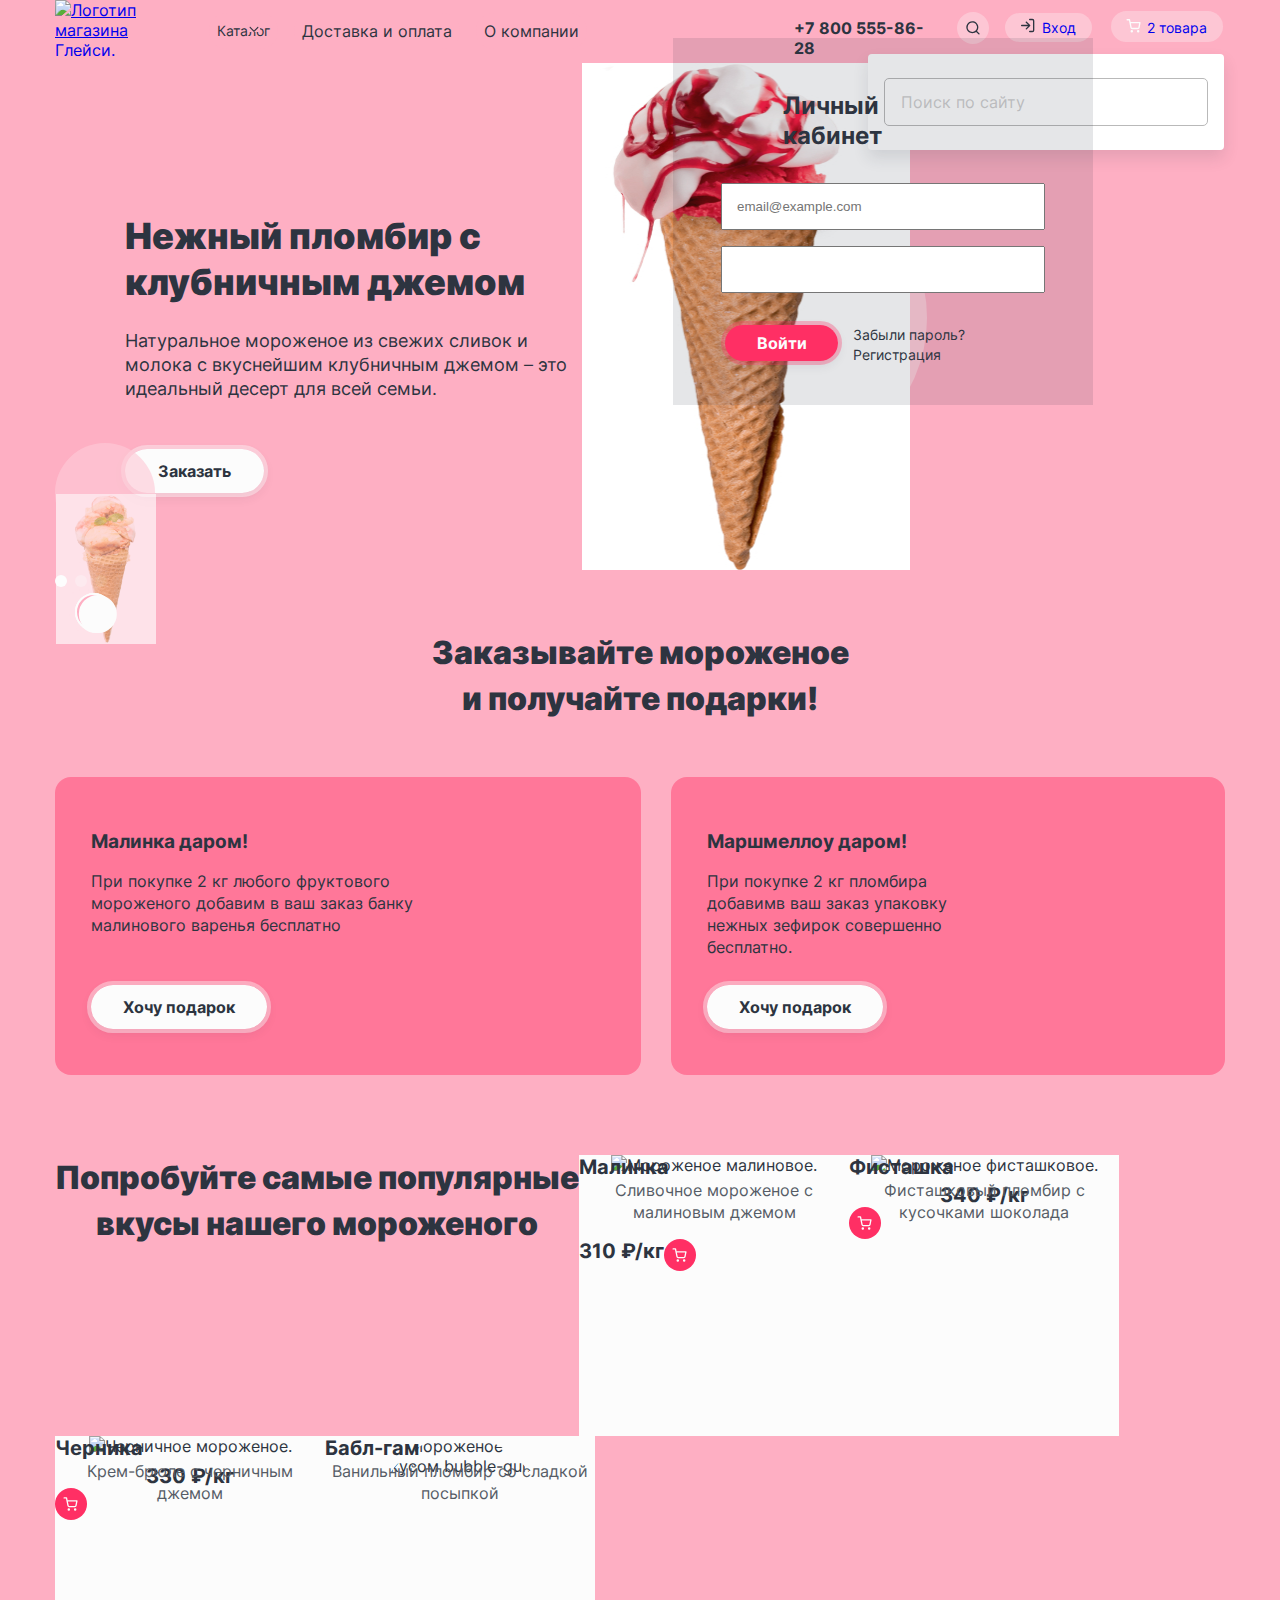
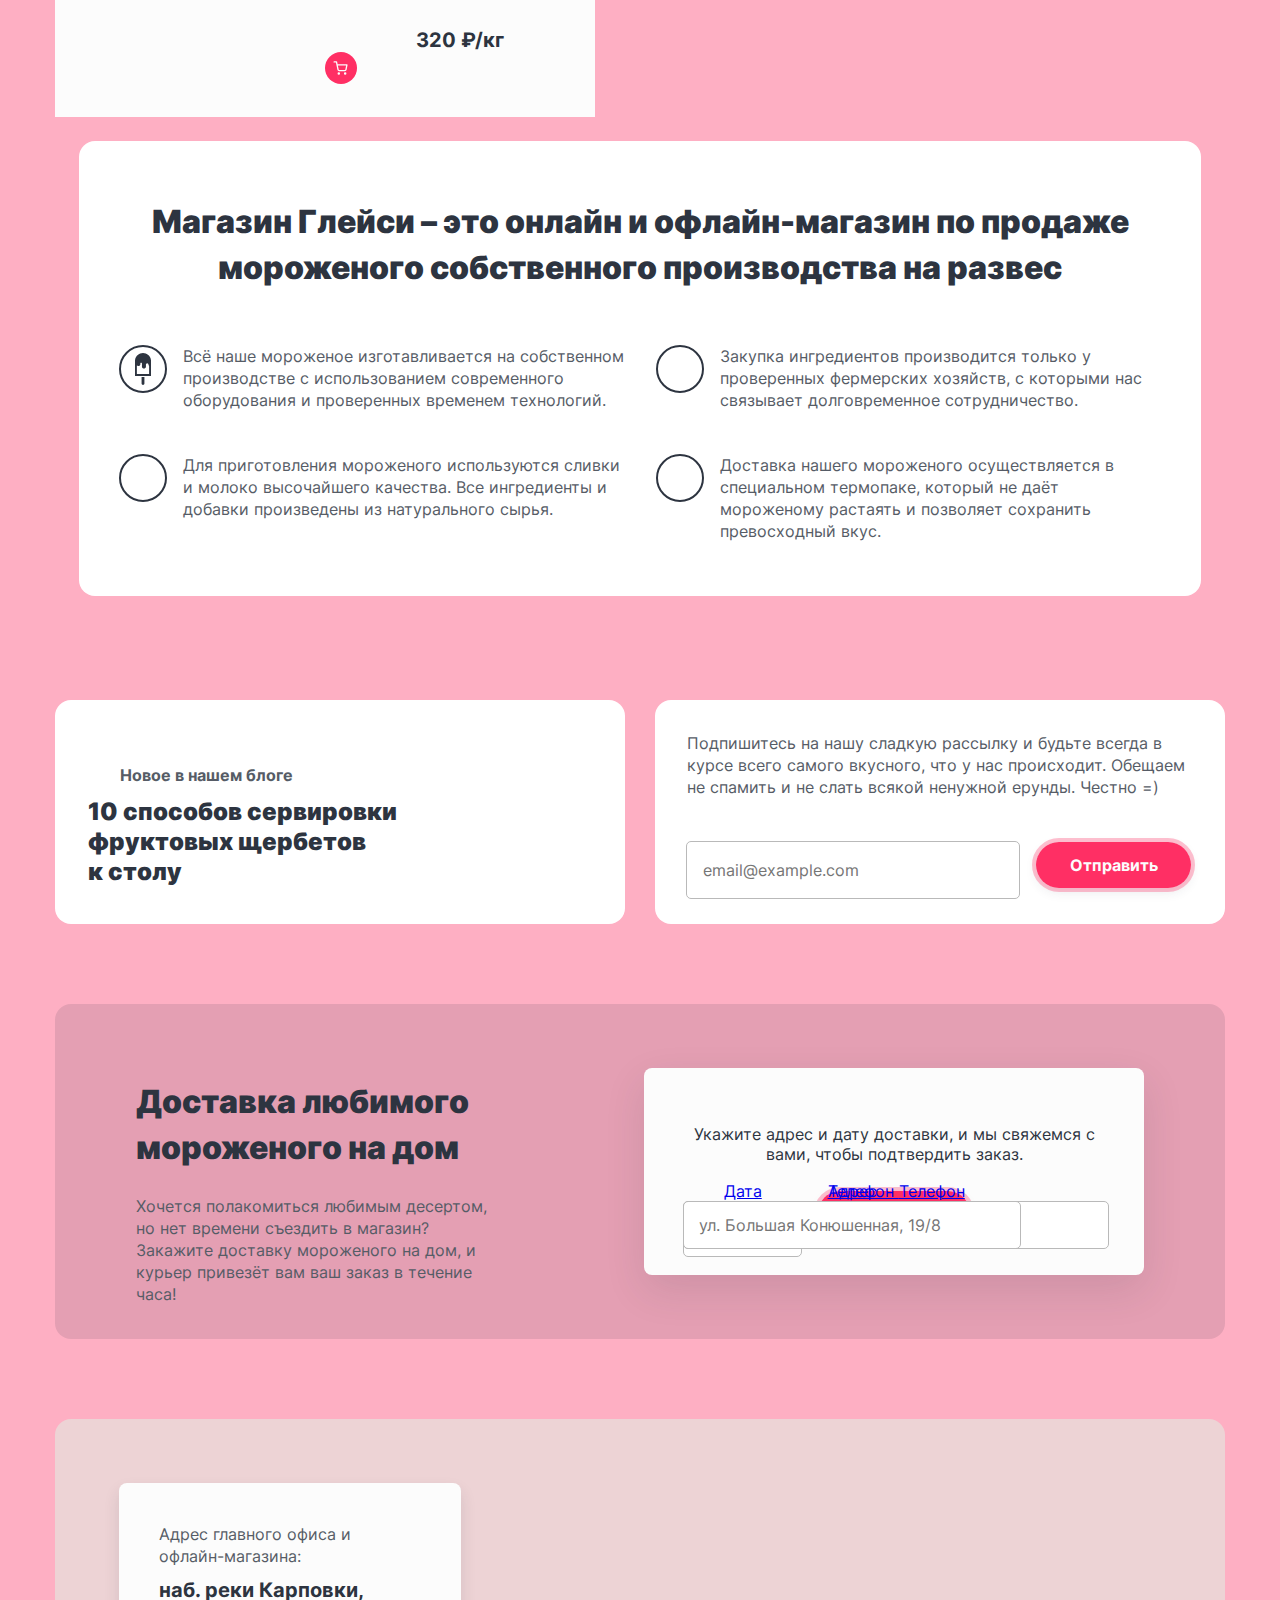
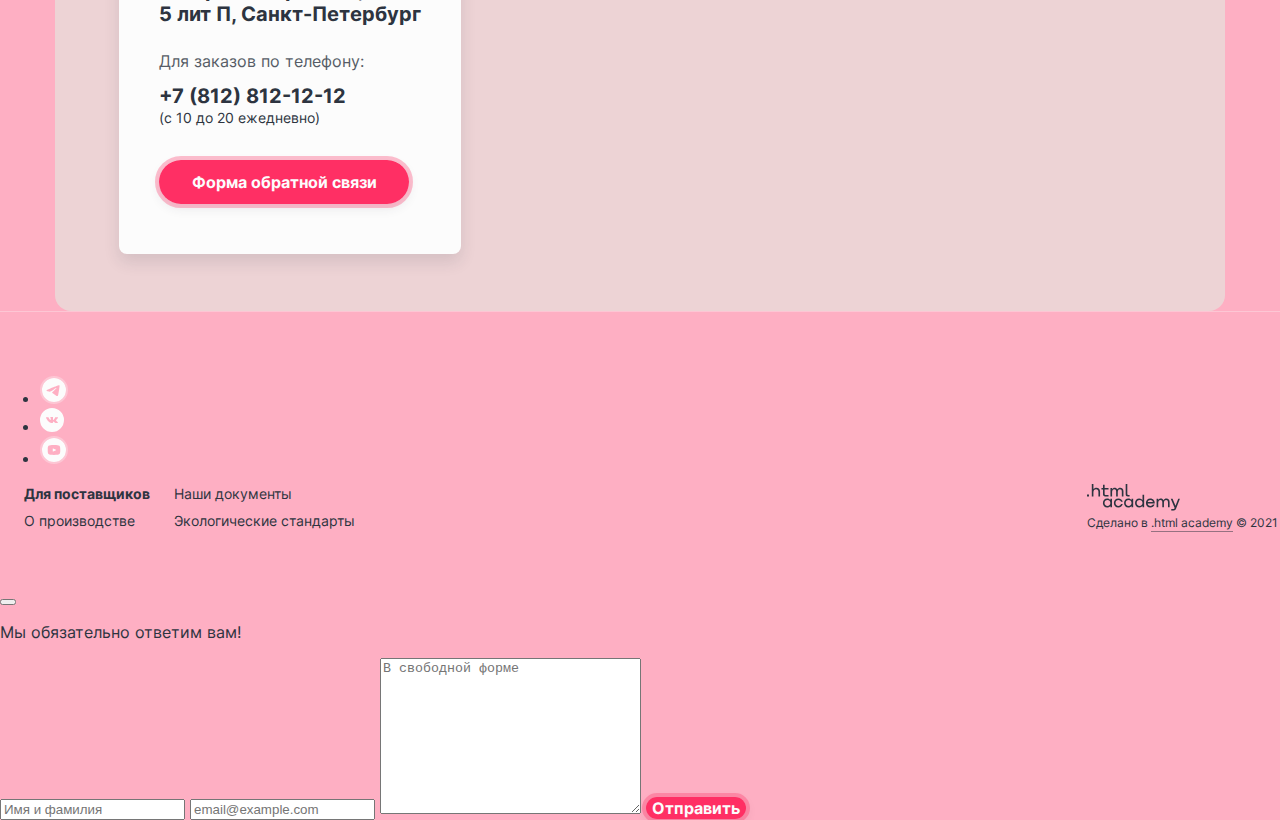
==== commit 8ef73afe: "Домашняя работа" ====
--- a/index.html
+++ b/index.html
@@ -1,982 +1,652 @@
-  <!DOCTYPE html>
-   <html lang="ru">
-    <head>
-     <meta charset="utf-8">
-     <meta name="viewport" content="width=device-width" scale=1.0>
-     <title>Магазин "Глейси"</title>
-     <link rel="stylesheet" href="./styles/styles.css">
-    </head>
-
-      <body class="page-container ">
-          <div class="page-content">
-             <header class="page-header">
-                <h1 class="visually-hidden">Магазин "Глейси"</h1>
-
-                <nav class="header-navigation">
-                   <a class="header-link" href="#">
-                      <img class="header-logo" src="./images/logo-header.png " width="137" height="56"
-                         alt="Логотип магазина Глейси.">
-                  </a>
-                 <ul class="navigation-menu-list">
-                  <li class="navigation-item catalog-item">
-                    <a class="navigation-link navigation-link-catalog" href="catalog.html">Каталог
-                    </a>
-                    <div class="popover-catalog popover-open">
-
-                      <ul class="subcatalog-list">
-                        <li class="subcatalog-item subcatalog-new">
-                          <a href="#" class="subcatalog-link">Новинки</a>
-                        </li>
-                        <li class="subcatalog-item">
-                          <a href="catalog.html" class="subcatalog-link">Сливочное</a>
-                        </li>
-                        <li class="subcatalog-item">
-                          <a href="#" class="subcatalog-link">Щербеты</a>
-                        </li>
-                        <li class="subcatalog-item">
-                          <a href="#" class="subcatalog-link">Фруктовый лед</a>
-                        </li>
-                        <li class="subcatalog-item">
-                          <a href="#" class="subcatalog-link">Мелорин</a>
-                        </li>
-                      </ul>
-                   </div>
-                  </li>
-                  <li class="navigation-item">
-                    <a class="navigation-link" href="#">Доставка и оплата</a>
-                  </li>
-                  <li class="navigation-item">
-                    <a class="navigation-link" href="#">О компании</a>
-                  </li>
-                </ul>
-                </nav>
-                <nav class="navigation-user-menu">
-                <div class="phone-link-wrapper">
-                  <a class="phone-link" href="tel:+78005558628">+7 800 555-86-28</a>
+<!DOCTYPE html>
+<html lang="ru">
+
+<head>
+  <meta charset="utf-8">
+  <meta name="viewport" content="width=device-width" scale=1.0>
+  <title>Магазин "Глейси"</title>
+  <link rel="stylesheet" href="./styles/styles.css">
+</head>
+
+<body class="page-container ">
+  <div class="page-content">
+    <header class="page-header">
+      <h1 class="visually-hidden">Магазин "Глейси"</h1>
+      <nav class="header-navigation">
+        <a class="header-link" href="#">
+          <img class="header-logo" src="./images/logo-header.png " width="137" height="56"
+            alt="Логотип магазина Глейси.">
+        </a>
+        <ul class="navigation-menu-list">
+          <li class="navigation-item catalog-item">
+            <a class="navigation-link navigation-link-catalog" href="catalog.html">Каталог
+            </a>
+            <div class="popover-catalog popover-open">
+              <ul class="subcatalog-list">
+                <li class="subcatalog-item subcatalog-new">
+                  <a href="#" class="subcatalog-link">Новинки</a>
+                </li>
+                <li class="subcatalog-item">
+                  <a href="catalog.html" class="subcatalog-link">Сливочное</a>
+                </li>
+                <li class="subcatalog-item">
+                  <a href="#" class="subcatalog-link">Щербеты</a>
+                </li>
+                <li class="subcatalog-item">
+                  <a href="#" class="subcatalog-link">Фруктовый лед</a>
+                </li>
+                <li class="subcatalog-item">
+                  <a href="#" class="subcatalog-link">Мелорин</a>
+                </li>
+              </ul>
+            </div>
+          </li>
+          <li class="navigation-item">
+            <a class="navigation-link" href="#">Доставка и оплата</a>
+          </li>
+          <li class="navigation-item">
+            <a class="navigation-link" href="#">О компании</a>
+          </li>
+        </ul>
+      </nav>
+      <nav class="navigation-user-menu">
+        <div class="phone-link-wrapper">
+          <a class="phone-link" href="tel:+78005558628">+7 800 555-86-28</a>
+        </div>
+        <ul class="navigation-user-list">
+          <li class="navigation-user-item">
+            <a class="navigation-user-link navigation-search-entry" href="#">
+              <svg class="header-search-icon" width="14" height="14" aria-hidden="true" focusable="false" role="img"
+                viewBox="0 0 14 14" fill="none" xmlns="http://www.w3.org/2000/svg">
+                <path fill-rule="evenodd" clip-rule="evenodd"
+                  d="M1.663 6.188a4.667 4.667 0 1 1 8.028 3.237.674.674 0 0 0-.124.124 4.667 4.667 0 0 1-7.904-3.361Zm8.412 4.688a6 6 0 1 1 .943-.943l2.45 2.45a.667.667 0 1 1-.943.943l-2.45-2.45Z" />
+              </svg>
+              <span class="visually-hidden">Поиск по сайту</span>
+            </a>
+            <div class="popover-search-wrapper popover-open">
+              <form class="popover-search-form" action="https://echo.htmlacademy.ru/" method="get">
+                <label class="visually-hidden" for="form-search">Поиск товара на сайте
+                </label>
+                <input class="search-form-input input-field-state" name="form-search" type="text" id="form-search"
+                  placeholder="Поиск по сайту" required>
+                <span class="visually-hidden">Сбросить</span>
+              </form>
+            </div>
+          </li>
+          <li class="navigation-user-item entry-popover">
+            <a class="navigation-user-link navigation-user-entry" href="#">
+              <svg class="entry-icon" width="14" height="15" viewBox="0 0 14 15" fill="none"
+                xmlns="http://www.w3.org/2000/svg" aria-hidden="true" focusable="false" role="img">
+                <path fill-rule="evenodd" clip-rule="evenodd"
+                  d="M8 1.525c0-.369.298-.667.667-.667h2.666a2 2 0 0 1 2 2v9.333a2 2 0 0 1-2 2H8.667a.667.667 0 0 1 0-1.333h2.666A.667.667 0 0 0 12 12.19V2.858a.666.666 0 0 0-.667-.667H8.667A.667.667 0 0 1 8 1.525ZM4.862 3.72c.26-.26.682-.26.943 0l3.329 3.329a.673.673 0 0 1 .2.476.664.664 0 0 1-.2.476l-3.33 3.328a.667.667 0 1 1-.942-.943l2.195-2.195H.667a.667.667 0 1 1 0-1.333h6.39L4.862 4.663a.667.667 0 0 1 0-.943Z" />
+              </svg>
+              <span class="header-entry-text">Вход</span>
+            </a>
+            <div class="popover-personal popover-open">
+              <section class="popover-account-content">
+                <div class="account-wrapper">
+                  <h2 class="personal-account">Личный кабинет</h2>
+                  <form class="entry-form" action="https://echo.htmlacademy.ru/" method="post">
+                    <div class="registr-email">
+                      <label for="entry-email" class="visually-hidden">Поле ввода имейла</label>
+                      <input type="text" class="entry-input input-account" name="email" id="entry-email"
+                        placeholder="email@example.com" required>
+                    </div>
+                    <div class="registr-password">
+                      <label for="entry-password" class="visually-hidden">Поле ввода пароля</label>
+                      <input type="password" name="password" class="entry-input input-account" id="entry-password"
+                        required>
+                    </div>
+                  </form>
                 </div>
-                <ul class="navigation-user-list">
-                    <li class="navigation-user-item">
-                       <a class="navigation-user-link navigation-search-entry" href="#">
-                           <svg class="header-search-icon" width="14" height="14" aria-hidden="true" focusable="false"
-                             role="img" viewBox="0 0 14 14" fill="none" xmlns="http://www.w3.org/2000/svg">
-                             <path fill-rule="evenodd" clip-rule="evenodd"
-                              d="M1.663 6.188a4.667 4.667 0 1 1 8.028 3.237.674.674 0 0 0-.124.124 4.667 4.667 0 0 1-7.904-3.361Zm8.412 4.688a6 6 0 1 1 .943-.943l2.45 2.45a.667.667 0 1 1-.943.943l-2.45-2.45Z" />
-                           </svg>
-                             <span class="visually-hidden">Поиск по сайту</span>
-                         </a>
-                    <div class="popover-search-wrapper popover-open">
-                      <form class="popover-search-form" action="https://echo.htmlacademy.ru/" method="get">
-
-                        <input class="search-form-input input-field-state" name="form-search" type="text"
-                          id="form-search" placeholder="Поиск по сайту" required>
-                        <label class="visually-hidden" for="form-search">Поиск товара на сайте</label>
-                        <button class="c" type="button">
-                          <span class="visually-hidden">Сбросить</span>
-                        </button>
-                      </form>
-                    </div>
-                  </li>
-                  <li class="navigation-user-item entry-popover">
-                    <a class="navigation-user-link navigation-user-entry" href="#">
-                      <svg class="entry-icon" width="14" height="15" viewBox="0 0 14 15" fill="none"
-                        xmlns="http://www.w3.org/2000/svg" aria-hidden="true" focusable="false" role="img">
-                        <path fill-rule="evenodd" clip-rule="evenodd"
-                          d="M8 1.525c0-.369.298-.667.667-.667h2.666a2 2 0 0 1 2 2v9.333a2 2 0 0 1-2 2H8.667a.667.667 0 0 1 0-1.333h2.666A.667.667 0 0 0 12 12.19V2.858a.666.666 0 0 0-.667-.667H8.667A.667.667 0 0 1 8 1.525ZM4.862 3.72c.26-.26.682-.26.943 0l3.329 3.329a.673.673 0 0 1 .2.476.664.664 0 0 1-.2.476l-3.33 3.328a.667.667 0 1 1-.942-.943l2.195-2.195H.667a.667.667 0 1 1 0-1.333h6.39L4.862 4.663a.667.667 0 0 1 0-.943Z" />
-                      </svg>
-                      <span class="header-entry-text">Вход</span>
-                     </a>
-                     <div class="popover-personal popover-open">
-                           <section class="popover-account-content">
-                             <div class="account-wrapper">
-                               <h2 class="personal-account">Личный кабинет</h2>
-                                <form class="entry-form" action="https://echo.htmlacademy.ru/" method="post">
-                                    <div class="registr-email">
-                                         <label for="entry-input" class="visually-hidden">Поле ввода имейла</label>
-                                            <input type="text" class="entry-input input-account" name="entry-email" id="entry-input"
-                                                placeholder="email@example.com" required>
-                                      </div>
-                                    <div class="registr-password">
-                                         <label for="entry-input" class="visually-hidden">Поле ввода пароля</label>
-                                            <input type="password" name="password" class="entry-input input-account" id="entry-input"
-                                              required>
-                                      </div>
-                                 </form>
-
-                              </div>
-
-                                    <div class="registr-wrapper">
-                                       <button class="entry-button button" type="submit">Войти</button>
-
-                                       <div class="entry-wrapper">
-                                       <a href="#" class="auth-recovery">Забыли пароль?</a>
-                                       <a href="#" class="auth-register">Регистрация</a>
-                                     </div>
-                             </div>
-                         </section>
-                       </div>
-                  </li>
-                  <li class="navigation-user-item cart-item">
-                    <a class="navigation-user-link navigation-cart" href="#">
-                      <svg class="cart-icon" width="15" height="14" viewBox="0 0 15 14" fill="none"
-                        xmlns="http://www.w3.org/2000/svg" aria-hidden="true" focusable="false" role="img">
-                        <path fill-rule="evenodd" clip-rule="evenodd"
-                          d="M1.167.108a.667.667 0 1 0 0 1.333h1.77l.468 2.336a.664.664 0 0 0 .011.053l.967 4.833a1.826 1.826 0 0 0 1.819 1.47h5.62a1.826 1.826 0 0 0 1.819-1.47l.001-.005.927-4.861a.667.667 0 0 0-.655-.792H4.611L4.138.644a.667.667 0 0 0-.654-.536H1.167ZM5.69 8.402l-.813-4.064h8.23l-.775 4.067a.492.492 0 0 1-.492.395H6.183a.492.492 0 0 1-.492-.397Zm-1.134 3.961a1.246 1.246 0 1 1 2.492 0 1.246 1.246 0 0 1-2.492 0Zm6.374 0a1.246 1.246 0 1 1 2.491 0 1.246 1.246 0 0 1-2.491 0Z" />
-                      </svg>
-                      <span class="products-quantity">2 товара</span>
-                      <span class="products-quantity cart-empty">нет товаров</span>
-                    </a>
-                    <div class="cart-popover-wrapper">
-                      <div class="cart-popover">
-                        <h2 class="cart-popover-caption">Корзина</h2>
-                        <form class="cart-form" action="https://echo.htmlacademy.ru/" method="get">
-                          <ul class="cart-popover-list">
-                            <li class="cart-popover-item">
-                              <a href="#" class="cart-item-link">
-                                <img src="./images/ball-cream.png" width="46" height="46" alt="Малиновое мороженое."
-                                  class="cart-item-img">
-                                <div class="cart-caption-wrapper">
-                                  <h3 class="cart-product-caption">Малинка
-                                  </h3>
-                                  <input type="hidden" id="product-cart" name="product" value="Мороженое малиновое">
-                                  <span class="cart-product-quantity">1 кг х 310 ₽</span>
-
-                                </div>
-                              </a>
-                              <span class="cart-product-price">310 ₽</span>
-                              <button class="cart-product-button" type="button">
-                                <span class="visually-hidden">Удалить товар из корзины.</span>
-                              </button>
-                            </li>
-                            <li class="cart-popover-item">
-                              <a href="#" class="cart-item-link">
-                                <img class="cart-item-img" src="./images/babl-gam.png" width="46" height="46"
-                                  alt="Мороженое бабл-гам.">
-                                <div class="cart-caption-wrapper">
-                                  <h3 class="cart-product-caption">Бабл-гам</h3>
-                                  <input type="hidden" id="product-cart-bubblegum" name="product"
-                                    value="Мороженое bubblegum">
-                                  <span class="cart-product-quantity">1,5 кг х 320 ₽</span>
-                                </div>
-                              </a>
-                              <span class="cart-product-price">480 ₽</span>
-                              <button class="cart-product-button product-button" type="button">
-                                <span class="visually-hidden">Удалить товар из корзины.</span>
-                              </button>
-                            </li>
-                          </ul>
-                          <div class="cart-order-wrapper">
-                            <button type="submit" class="cart-form-button button">Оформить заказ</button>
-                            <span class="cart-total-price">Итого: 790 ₽</span>
-                          </div>
-                        </form>
-                        <div class="cart-popover-empty"Ваша корзина пока пуста>
+                <div class="registr-wrapper">
+                  <button class="entry-button button" type="submit">Войти
+                  </button>
+                  <div class="entry-wrapper">
+                    <a href="#" class="auth-recovery">Забыли пароль?</a>
+                    <a href="#" class="auth-register">Регистрация</a>
+                  </div>
+              </section>
+            </div>
+          </li>
+          <li class="navigation-user-item cart-item">
+            <a class="navigation-user-link navigation-cart" href="#">
+              <svg class="cart-icon" width="15" height="14" viewBox="0 0 15 14" fill="none"
+                xmlns="http://www.w3.org/2000/svg" aria-hidden="true" focusable="false" role="img">
+                <path fill-rule="evenodd" clip-rule="evenodd"
+                  d="M1.167.108a.667.667 0 1 0 0 1.333h1.77l.468 2.336a.664.664 0 0 0 .011.053l.967 4.833a1.826 1.826 0 0 0 1.819 1.47h5.62a1.826 1.826 0 0 0 1.819-1.47l.001-.005.927-4.861a.667.667 0 0 0-.655-.792H4.611L4.138.644a.667.667 0 0 0-.654-.536H1.167ZM5.69 8.402l-.813-4.064h8.23l-.775 4.067a.492.492 0 0 1-.492.395H6.183a.492.492 0 0 1-.492-.397Zm-1.134 3.961a1.246 1.246 0 1 1 2.492 0 1.246 1.246 0 0 1-2.492 0Zm6.374 0a1.246 1.246 0 1 1 2.491 0 1.246 1.246 0 0 1-2.491 0Z" />
+              </svg>
+              <span class="products-quantity">2 товара</span>
+              <span class="products-quantity cart-empty">нет товаров</span>
+            </a>
+            <div class="cart-popover-wrapper">
+              <div class="cart-popover">
+                <h2 class="cart-popover-caption">Корзина</h2>
+                <form class="cart-form" action="https://echo.htmlacademy.ru/" method="get">
+                  <ul class="cart-popover-list">
+                    <li class="cart-popover-item">
+                      <a href="#" class="cart-item-link">
+                        <img src="./images/ball-cream.png" width="46" height="46" alt="Малиновое мороженое."
+                          class="cart-item-img">
+                        <div class="cart-caption-wrapper">
+                          <h3 class="cart-product-caption">Малинка
+                          </h3>
+                          <input type="hidden" id="product-cart" name="product" value="Мороженое малиновое">
+                          <span class="cart-product-quantity">1 кг х 310 ₽</span>
                         </div>
-                      </div>
-                    </div>
-                  </li>
-                </ul>
-
-                </nav>
-            </header>
-        <main class="main-index">
-              <section class="welcome-slider">
-                  <h2 class="visually-hidden">Инсталляция мороженого.</h2>
-                   <div class="slider-screen-list">
-                      <div class="slider-buttons-wrapper">
-                           <button class="slider-button-arrow previous-button" type="button">
-                              <span class="visually-hidden">Предыдущий слайд</span>
-                               <svg width="40" height="38" fill="none" viewBox="0 0 40 38"><rect width="36" height="36" x="1.154" y="1" fill="#FCFCFC" fill-opacity=".3" rx="18"/>
-                                 <path fill="#FCFCFC" fill-rule="evenodd" d="M18.29 13.865a.665.665 0 0 0-.94.94l4.2 4.201-4.2 4.202a.665.665 0 0 0 .94.94l4.668-4.668.003-.003c.26-.26.26-.681 0-.94l-4.671-4.672Z" clip-rule="evenodd"/>
-                                  <rect width="36" height="36" x="1.154" y="1" stroke="#FCFCFC" stroke-width="2" rx="18"/>
-                               </svg>
-                            </button>
-                             <button class="slider-button-arrow next-button" type="button">
-                                    <svg  width="40" height="38" fill="none" viewBox="0 0 40 38"><rect width="36" height="36" x="38.846" y="37" fill="#FCFCFC" fill-opacity=".3" rx="18" transform="rotate(180 38.846 37)"/>
-                                     <path fill="#FCFCFC" fill-rule="evenodd" d="M21.71 24.135a.665.665 0 0 0 .94-.94l-4.2-4.201 4.2-4.202a.665.665 0 0 0-.94-.94l-4.668 4.668a.665.665 0 0 0-.003.943l4.671 4.672Z" clip-rule="evenodd"/>
-                                     <rect width="36" height="36" x="38.846" y="37" stroke="#FCFCFC" stroke-width="2" rx="18" transform="rotate(180 38.846 37)"/></svg>
-                                      <span class="visually-hidden">Следующий слайд</span>
-                               </button>
-                          <ul class="slider-screen-list">
-                             <li class="slider-screen-item slider-screen-item-current ">
-                                <div class="ice-cream-wrapper">
-                                     <h3 class="ice-cream-caption">Нежный пломбир
-                                      с клубничным джемом</h3>
-                                      <p class="ice-cream-text">Натуральное мороженое из свежих сливок
-                                         и молока с вкуснейшим клубничным джемом – это идеальный десерт для всей семьи. </p>
-                                      <a class="slider-order-link link " href="#">Заказать</a>
-                                   </div>
-                                   <div class="slider-img-wrapper">
-                                      <a href="#" class="slider-img-link">
-                                         <img class="slider-img slider-image-strawberry" src="/images/strawberri.png"
-                                            width="328" height="507" alt="Клубничное мороженое.">
-                                      </a>
-                                    </div>
-                               </li>
-                              <li class="slider-screen-item">
-                                  <div class="ice-cream-desc">
-                                       <h3 class="ice-cream-caption">Сливочное мороженое со вкусом банана</h3>
-                                       <p class="ice-cream-text">Сливочное мороженое с ярким банановым вкусом подарит вам свежесть и
-                                         наслаждение даже в самый жаркий летний день. </p>
-                                        <a class="slider-order-link">Заказать</a>
-                                     </div>
-                                   <div class="slider-img-wrapper ">
-                                     <a href="#" class="slider-img-link">
-                                         <img class="slider-img slider-image-banana" src="./images/banana.png"
-                                            width="328" height="507" alt="Банановое мороженое.">
-                                       </a>
-                                   </div>
-                               </li>
-                              <li class="slider-screen-item">
-                                 <div class="ice-cream-desc">
-                                     <h3 class="ice-cream-caption">Карамельный пломбир
-                                      с маршмеллоу</h3>
-                                     <p class="ice-cream-text">Необычный сладкий десерт с карамельным топпингом и кусочками зефира
-                                       завоюет сердца сладкоежек всех возрастов. </p>
-                                     <a class="slider-order-link">Заказать</a>
-                                   </div>
-                                  <div class="slider-img-wrapper">
-                                      <a href="#" class="slider-img-link">
-                                          <img class="slider-img slider-image-caramel" src="./images/caramel.png"
-                                            width="328" height="507" alt="Карамельное мороженое.">
-                                       </a>
-                                   </div>
-                                </li>
-                            </ul>
-                         </div>
-                         <div class="slider-dots-wrapper">
-                             <ol class="slider-dots-list">
-                                 <li class="slider-dots-item">
-                                   <button class="slider-dots-button slider-dots-current">
-                                     <span class="visually-hidden">Первый слайд</span>
-                                   </button>
-                                 </li>
-                                 <li class="slider-dots-item">
-                                   <button class="slider-dots-button">
-                                       <span class="visually-hidden">Второй слайд</span>
-                                     </button>
-                                 </li>
-                                 <li class="slider-dots-item">
-                                   <button class="slider-dots-button">
-                                     <span class="visually-hidden">Третий слайд</span>
-                                   </button>
-                                 </li>
-                               </ol>
-                           <div class="slider-socials-wrapper">
-                                <ul class="slider-socials">
-                                   <li class="slider-socials-list">
-                                       <a href="https://t.me/htmlacademy" class="footer-socials-link footer-socials-telegram">
-                                         <span class="visually-hidden">Тelegram</span>
-                                       </a>
-                                     </li>
-                                    <li class="socials-list">
-                                       <a href="https://vk.com/htmlacademy" class="footer-socials-link footer-socials-vkontakte">
-                                          <span class="visually-hidden">В контакте</span>
-                                       </a>
-                                     </li>
-                                    <li class="socials-list">
-                                       <a href="https://www.youtube.com/user/htmlacademyru"
-                                           class="footer-socials-link footer-socials-youtube">
-                                           <span class="visually-hidden">Youtube</span>
-                                        </a>
-                                     </li>
-                                 </ul>
-                             </div>
-                         </div>
-                     </div>
-                 </section>
-
-              <section class="discount">
-                 <h2 class="visually-hidden">Выгодное предложение</h2>
-                  <p class="promotion-proposal proposal">Заказывайте мороженое и получайте подарки!</p>
-                    <div class="promotion-description promotion-desc-raspberry">
-                      <h3 class="promotion-title">Малинка даром!</h3>
-                        <p class="promotion-text">При покупке 2 кг любого фруктового мороженого добавим в ваш заказ банку
-                           малинового варенья бесплатно</p>
-                         <a href="#" class="promotion-button link">Хочу подарок</a>
-                     </div>
-                      <div class="promotion-description promotion-desc-marshmallow">
-                          <h3 class="promotion-title">Маршмеллоу даром!</h3>
-                           <p class="promotion-text">При покупке 2 кг пломбира добавимв ваш заказ упаковку нежных зефирок совершенно бесплатно.
-                           </p>
-                          <a href="#" class="promotion-button link">Хочу подарок</a>
-                       </div>
-               </section>
-
-              <section class="popular">
-                <h2 class=visually-hidden>Популярные продукты</h2>
-                 <div class="popular-wrapper">
-                    <p class="popular-title">Попробуйте самые популярные вкусы нашего мороженого
-                    </p>
-                    <ul class="popular-list">
-                       <li class="popular-list-item">
-                          <a href="#" class="popular-item-link">
-                             <div class="cream-wrapper">
-                                  <img class="popular-item-img" src="./images/ball-cream.png" width="168" height="168"
-                                    alt="Мороженое малиновое.">
-                              </div>
-                                <h3 class="popular-caption">Малинка</h3>
-                            </a>
-                                <p class="popular-desc">Сливочное мороженое с малиновым джемом</p>
-                                    <div class="popular-price-wrapper">
-                                       <span class="popular-price"> 310 ₽/кг</span>
-                                           <a class="products-cart-icon" href="#">
-                                             <svg class="cart-icon" width="15" height="14" viewBox="0 0 15 14" fill="none"
-                                                xmlns="http://www.w3.org/2000/svg" role="img" aria-label="Поместить в корзину.">
-                                                <path fill-rule="evenodd" clip-rule="evenodd"
-                                                d="M1.167.25a.667.667 0 1 0 0 1.333h1.77l.468 2.336a.664.664 0 0 0 .011.053l.967 4.833a1.826 1.826 0 0 0 1.819 1.47h5.62a1.826 1.826 0 0 0 1.819-1.47l.001-.005.927-4.861a.667.667 0 0 0-.655-.792H4.611L4.138.786A.667.667 0 0 0 3.484.25H1.167ZM5.69 8.544 4.878 4.48h8.23l-.775 4.067a.492.492 0 0 1-.492.395H6.183a.492.492 0 0 1-.492-.397Zm-1.134 3.961a1.246 1.246 0 1 1 2.492 0 1.246 1.246 0 0 1-2.492 0Zm6.374 0a1.246 1.246 0 1 1 2.491 0 1.246 1.246 0 0 1-2.491 0Z" />
-                                             </svg>
-                                            </a>
-                                     </div>
-                         </li>
-                      <div class="popular-item-wrapper">
-                          <li class="popular-list-item">
-                               <a href="#" class="popular-item-link">
-                                  <img class="popular-item-img" src="./images/ball-pistachio.png" width="168" height="168" alt="Мороженое фисташковое.">
-                               </a>
-                               <h3 class="popular-caption">Фисташка</h3>
-                                <p class="popular-desc">Фисташковый пломбир с кусочками шоколада</p>
-                                    <div class="popular-price-wrapper">
-                                       <span class="popular-price">340 ₽/кг</span>
-                                          <a class="popular-cart-icon" href="#">
-                                             <svg class="popular-cart-icon" width="15" height="14" viewBox="0 0 15 14" fill="none"
-                                                xmlns="http://www.w3.org/2000/svg" role="img" aria-label="Поместить в корзину.">
-                                                <path fill-rule="evenodd" clip-rule="evenodd"
-                                                 d="M1.167.25a.667.667 0 1 0 0 1.333h1.77l.468 2.336a.664.664 0 0 0 .011.053l.967 4.833a1.826 1.826 0 0 0 1.819 1.47h5.62a1.826 1.826 0 0 0 1.819-1.47l.001-.005.927-4.861a.667.667 0 0 0-.655-.792H4.611L4.138.786A.667.667 0 0 0 3.484.25H1.167ZM5.69 8.544 4.878 4.48h8.23l-.775 4.067a.492.492 0 0 1-.492.395H6.183a.492.492 0 0 1-.492-.397Zm-1.134 3.961a1.246 1.246 0 1 1 2.492 0 1.246 1.246 0 0 1-2.492 0Zm6.374 0a1.246 1.246 0 1 1 2.491 0 1.246 1.246 0 0 1-2.491 0Z" />
-                                              </svg>
-                                           </a>
-                                       </div>
-                              </li>
+                      </a>
+                      <span class="cart-product-price">310 ₽</span>
+                      <button class="cart-product-button" type="button">
+                        <span class="visually-hidden">Удалить товар из корзины.</span>
+                      </button>
+                    </li>
+                    <li class="cart-popover-item">
+                      <a href="#" class="cart-item-link">
+                        <img class="cart-item-img" src="./images/babl-gam.png" width="46" height="46"
+                          alt="Мороженое бабл-гам.">
+                        <div class="cart-caption-wrapper">
+                          <h3 class="cart-product-caption">Бабл-гам</h3>
+                          <input type="hidden" id="product-cart-bubblegum" name="product" value="Мороженое bubblegum">
+                          <span class="cart-product-quantity">1,5 кг х 320 ₽</span>
                         </div>
-                        <div class="popular-item-wrapper">
-                             <li class="products-list-item">
-                                  <a href="#" class="products-item-link">
-                                      <div class="product-img-wrapper">
-                                         <img src="./images/blueberries.png" width="168" height="168" alt="Черничное мороженое." class="product-item-img">
-                                        </div>
-                                         <h3 class="popular-caption">Черника</h3>
-                                     </a>
-                                      <p class="products-desc">Крем-брюле
-                                         с черничным джемом
-                                      </p>
-
-                                 <div class="products-price-wrapper">
-                                     <span class="products-price">330 ₽/кг</span>
-                                          <a class="products-cart-icon" href="#">
-                                             <svg class="cart-icon" width="15" height="14" viewBox="0 0 15 14" fill="none"
-                                                xmlns="http://www.w3.org/2000/svg" role="img" aria-label="Поместить в корзину.">
-                                                 <path fill-rule="evenodd" clip-rule="evenodd"
-                                                 d="M1.167.25a.667.667 0 1 0 0 1.333h1.77l.468 2.336a.664.664 0 0 0 .011.053l.967 4.833a1.826 1.826 0 0 0 1.819 1.47h5.62a1.826 1.826 0 0 0 1.819-1.47l.001-.005.927-4.861a.667.667 0 0 0-.655-.792H4.611L4.138.786A.667.667 0 0 0 3.484.25H1.167ZM5.69 8.544 4.878 4.48h8.23l-.775 4.067a.492.492 0 0 1-.492.395H6.183a.492.492 0 0 1-.492-.397Zm-1.134 3.961a1.246 1.246 0 1 1 2.492 0 1.246 1.246 0 0 1-2.492 0Zm6.374 0a1.246 1.246 0 1 1 2.491 0 1.246 1.246 0 0 1-2.491 0Z" />
-                                              </svg>
-                                           </a>
-                                    </div>
-                               </li>
-                         </div>
-                          <div class="popular-item-wrapper">
-                                   <li class="products-list-item">
-                                       <a href="#" class="products-item-link">
-                                           <div class="product-img-wrapper">
-                                             <img src="./images/babl-gam.png" alt="Мороженое со вкусом bubble-gum." width="168" height="168"
-                                               class="product-item-img">
-                                           </div>
-                                            <h3 class="popular-caption">Бабл-гам</h3>
-                                        </a>
-                                        <p class="products-desc">Ванильный пломбир
-                                           со сладкой посыпкой</p>
-                                         <div class="products-price-wrapper">
-                                              <span class="products-price">320 ₽/кг</span>
-                                                  <a class="products-cart-icon" href="#">
-                                                    <svg class="cart-icon" width="15" height="14" viewBox="0 0 15 14" fill="none"
-                                                      xmlns="http://www.w3.org/2000/svg" role="img" aria-label="Поместить в корзину.">
-                                                      <path fill-rule="evenodd" clip-rule="evenodd"
-                                                       d="M1.167.25a.667.667 0 1 0 0 1.333h1.77l.468 2.336a.664.664 0 0 0 .011.053l.967 4.833a1.826 1.826 0 0 0 1.819 1.47h5.62a1.826 1.826 0 0 0 1.819-1.47l.001-.005.927-4.861a.667.667 0 0 0-.655-.792H4.611L4.138.786A.667.667 0 0 0 3.484.25H1.167ZM5.69 8.544 4.878 4.48h8.23l-.775 4.067a.492.492 0 0 1-.492.395H6.183a.492.492 0 0 1-.492-.397Zm-1.134 3.961a1.246 1.246 0 1 1 2.492 0 1.246 1.246 0 0 1-2.492 0Zm6.374 0a1.246 1.246 0 1 1 2.491 0 1.246 1.246 0 0 1-2.491 0Z" />
-                                                    </svg>
-                                                 </a>
-                                           </div>
-                                     </li>
-                           </div>
-                    </ul>
-                 </div>
-               </section>
-              <section class="production-about">
-                <div class="production-about-wrapper">
-                  <h2 class="production-about-caption">Магазин Глейси – это онлайн и офлайн-магазин по продаже
-                    мороженого собственного производства на развес</h2>
-                  <p class="production-about-text about-technology">
-                    Всё наше мороженое изготавливается на собственном производстве с использованием современного
-                    оборудования и проверенных временем технологий.
-                  </p>
-                  <p class="production-about-text about-suppliers">
-                    Закупка ингредиентов производится только
-                    у проверенных фермерских хозяйств, с которыми
-                    нас связывает долговременное сотрудничество.
-                  </p>
-                  <p class="production-about-text about-ingredients">
-                    Для приготовления мороженого используются сливки и молоко высочайшего качества. Все ингредиенты
-                    и добавки произведены из натурального сырья.
-                  </p>
-                  <p class="production-about-text about-temperature">
-                    Доставка нашего мороженого осуществляется в специальном термопаке, который не даёт мороженому
-                    растаять и позволяет сохранить превосходный вкус.
-                  </p>
-
+                      </a>
+                      <span class="cart-product-price">480 ₽</span>
+                      <button class="cart-product-button product-button" type="button">
+                        <span class="visually-hidden">Удалить товар из корзины.</span>
+                      </button>
+                    </li>
+                  </ul>
+                </form>
+                <div class="cart-order-wrapper">
+                  <button type="submit" class="cart-form-button button">Оформить заказ
+                  </button>
+                  <span class="cart-total-price">Итого: 790 ₽</span>
                 </div>
-              </section>
-              <div class="subscribe-wrapper">
-                    <section class="blog">
-                       <h2 class="blog-row">Новое в нашем блоге</h2>
-                       <a href="#" class="about-searving-caption-link">
-                         <span class="about-searving-caption">10 способов сервировки<br> фруктовых щербетов<br> к столу</span>
-                       </a>
-                     </section>
-                     <section class="subscribe">
-                       <h2 class="visually-hidden">Подписка на рассылку</h2>
-                         <div class="subscribe-box">
-                            <p class="subscribe-text">Подпишитесь на нашу сладкую рассылку и будьте всегда в курсе всего
-                               самого
-                               вкусного, что у нас происходит. Обещаем не спамить и не слать всякой ненужной ерунды. Честно =)
-                             </p>
-                             <form class="subscribe-form" action="https://echo.htmlacademy.ru/" method="get">
-                                 <label class="visually-hidden" for="subscribe-input">Поле ввода имейла</label>
-                                   <input class="subscribe-input input-field-state" name="subscribe-input" id="subscribe-input"
-                                     type="email" placeholder="email@example.com" required>
-                                  <button class="subscribe-button button" type="submit">Отправить</button>
-                               </form>
-                           </div>
-                      </section>
-                </div>
-                   <section class="delivery">
-                  <div class="delivery-desc-wrapper">
-                     <h2 class="delivery-caption">Доставка любимого мороженого на дом</h2>
-                     <p class="delivery-desc">Хочется полакомиться любимым десертом, но нет времени съездить в
-                      магазин?
-                      Закажите доставку мороженого на дом, и курьер привезёт вам ваш заказ в течение часа!
-                     </p>
-                    </div>
-                      <div class="delivery-form-wrapper">
-                         <p class="delivery-text">Укажите адрес и дату доставки, и мы свяжемся с вами, чтобы подтвердить
-                            заказ.
-                          </p>
-                          <form class="delivery-form" action="https://echo.htmlacademy.ru/" method="post">
-                            <div class="date-tel-wrapper">
-                              <p class="field-group delivery-form-date">
-                               <label class="form-label form-label-date" for="delivery-date">
-                                 <a class="tooltip-link" href="#">Дата
-                                   <span class="tooltip-text">Введите дату</span>
-                                 </a>
-                                 </label>
-                                  <input class="form-field input-field-state" type="text" id="delivery-date" name="delivery-date"
-                                     placeholder="01.04.2020" required>
-                                </p>
-                                <p class="field-group delivery-form-phone">
-                                  <label class="form-label" for="phone-info">Телефон</label>
-                                     <input class="form-field input-field-state" type="text" id="phone-info"
-                                       placeholder="+7 800 999-00-00" name="delivery-phone" required>
-                                 </p>
-                              </div>
-                                 <p class="field-group delivery-form-address">
-                                      <label class="form-label form-label-address" for="address-info">
-                                         <a class="tooltip-link" href="#">Адрес
-                                            <span class="tooltip-text">Введите название улицы, дома и квартиры</span>
-                                          </a>
-                                       </label>
-                                      <input class="form-field input-field-state" type="text" id="address-info"
-                                         placeholder="ул. Большая Конюшенная, 19/8" name="delivery-address" required>
-                                 </p>
-                          </form>
-                              <a class="delivery-form-button spinner-button button" href="#" type="submit">
-                                 <span class="to-send">Отправить</span>
-                               </a>
-                      </div>
-
-                </section>
-
-              <section class="contacts">
-                 <h2 class="visually-hidden">Контакты компании Глейси.</h2>
-                      <div class="contacts-wrapper">
-                         <h3 class="address-caption">Адрес главного офиса и офлайн-магазина:</h3>
-                            <div class="contacts-adress">
-                                <p class="address-info">
-                                  наб. реки Карповки, <br> 5 лит П, Санкт-Петербург
-                                 </p>
-                                <p class="contacts-phone-text">Для заказов по телефону:</p>
-                                  <a class="contacts-phone" href="tel.:+78128121212">+7 (812) 812-12-12</a>
-                                    <p class="contacts-schedule">(с 10 до 20 ежедневно)</p>
-                                 <a class="feedback-link button" href="#">Форма обратной связи</a>
-                             </div>
-                       </div>
-                 </section>
-
-            </main>
-
-           <footer class="page-footer">
-               <div class="wrapper-footer">
-                   <section class="footer-info">
-                      <h2 class="visually-hidden">Для поставщиков</h2>
-                         <ul class="social-list">
-                            <li class="social-item">
-                               <a class="button-social" href="https://t.me/htmlacademy">
-                                  <svg xmlns="http://www.w3.org/2000/svg" width="28" height="28" fill="none" viewBox="0 0 28 28">
-                                   <path fill="#FCFCFC" fill-rule="evenodd" d="M26 14a12 12 0 1 1-24 0 12 12 0 0 1 24 0Zm-11.57-3.14c-1.17.48-3.5 1.49-7 3.01-.57.23-.86.45-.9.67-.04.36.42.5 1.04.7l.27.08c.6.2 1.43.44 1.86.45.39 0 .82-.16 1.3-.48 3.27-2.21 4.96-3.33 5.06-3.35.08-.02.18-.04.25.02.07.07.07.18.06.22-.05.19-1.84 1.86-2.77 2.72a28.24 28.24 0 0 0-.82.79c-.57.54-1 .96.02 1.63.5.32.89.59 1.28.85a88.77 88.77 0 0 0 1.8 1.23c.5.35.95.67 1.5.62.32-.03.66-.33.82-1.23.4-2.13 1.18-6.73 1.36-8.63.01-.16 0-.31-.02-.47a.5.5 0 0 0-.17-.33.78.78 0 0 0-.46-.14c-.46.01-1.15.25-4.48 1.64Z" clip-rule="evenodd"/><rect width="26" height="26" x="1" y="1" stroke="#FCFCFC" stroke-opacity=".3" stroke-width="2" rx="13"/>
-                                 </svg>
-                                  <span class="visually-hidden">
-                                    Телеграм
-                                  </span>
-                                </a>
-                             </li>
-                              <li class="social-item">
-                                  <a class="button-social" href="https://vk.com/htmlacademy">
-                                     <svg xmlns="http://www.w3.org/2000/svg" width="24" height="24" fill="none" viewBox="0 0 24 24">
-                                      <path fill="#FCFCFC" fill-rule="evenodd" d="M24 12a12 12 0 1 1-24 0 12 12 0 0 1 24 0Zm-11.41 2.97h-.72s-1.58.09-2.98-1.18C7.37 12.4 6.03 9.65 6.03 9.65s-.07-.18 0-.27c.1-.1.36-.1.36-.1l1.72-.01s.16.02.27.1c.1.05.15.17.15.17s.28.61.65 1.17c.71 1.08 1.05 1.32 1.29 1.2.35-.16.25-1.53.25-1.53s0-.5-.18-.71c-.14-.17-.41-.22-.53-.24-.1-.01.06-.2.26-.3.31-.13.86-.13 1.5-.13.5 0 .65.03.84.07.46.1.44.41.41 1.08l-.02.7v.18c-.01.34-.02.73.23.88.13.07.45 0 1.26-1.19.38-.56.66-1.23.66-1.23s.07-.12.16-.17c.1-.05.24-.04.24-.04h1.8s.54-.06.63.15c.1.23-.2.75-.94 1.61-.7.82-1.03 1.12-1 1.38.01.2.23.38.66.72.89.73 1.13 1.1 1.18 1.2l.01.01c.4.58-.44.62-.44.62l-1.6.02s-.34.06-.8-.2a3.94 3.94 0 0 1-.69-.6c-.33-.34-.65-.66-.91-.58-.45.12-.44.96-.44.96s0 .18-.1.28c-.1.1-.32.12-.32.12Z"
-                                        clip-rule="evenodd"/>
-                                       </svg>
-                                       <span class="visually-hidden">
-                                        В Контакте
-                                     </span>
-                                   </a>
-                               </li>
-                                <li class="social-item">
-                                     <a class="button-social" href="https://www.youtube.com/user/htmlacademyru">
-                                        <svg xmlns="http://www.w3.org/2000/svg" width="28" height="28" fill="none" viewBox="0 0 28 28">
-                                           <path fill="#FCFCFC" d="m16 13.8-2.8-1.32c-.25-.11-.45.01-.45.29v2.46c0 .28.2.4.45.29L16 14.2c.25-.12.25-.3 0-.42ZM14 2a12 12 0 1 0 0 24 12 12 0 0 0 0-24Zm0 16.88c-6.14 0-6.25-.56-6.25-4.88s.1-4.88 6.25-4.88c6.14 0 6.25.56 6.25 4.88s-.1 4.88-6.25 4.88Z"/>
-                                           <rect width="26" height="26" x="1" y="1" stroke="#FCFCFC" stroke-opacity=".3" stroke-width="2" rx="13"/></svg>
-                                         <span class="visually-hidden">
-                                           Youtube
-                                         </span>
-                                      </a>
-                                   </li>
-                       </ul>
-                   </div>
-
-                   <ul class="for-suppliers-list">
-                      <li class="for-suppliers-item for-suppliers-item-info">
-                        <a href="#" class="for-suppliers-link for-suppliers-link-info">Для поставщиков</a>
-                       </li>
-
-                       <li class="for-suppliers-item">
-                          <a href="#" class="for-suppliers-link">Наши документы
-                          </a>
-                        </li>
-                        <li class="for-suppliers-item">
-                           <a href="#" class="for-suppliers-link">
-                              О производстве
-                           </a>
-                         </li>
-                        <li class="for-suppliers-item">
-                            <a href="#" class="for-suppliers-link">Экологические стандарты
-                            </a>
-                          </li>
-                     </ul>
-                    <div class="about">
-                      <a class="htmlacademy-logo-link" href="https://htmlacademy.ru/">
-                          <img class="html-academy-logo" src="./images/logo_htmlacademy.svg" width="93" height="27"
-                              alt="Логотип HTML-академии.">
-                          </a>
-                       <a class="copyright" href="https://htmlacademy.ru/">
-                          Сделано в <span class="copyright-text">.html academy</span> © 2021</a>
-                     </div>
-            </div>
-             </footer>
-
-<!-- <footer class="">
+
+              </div>
+            </div>
+            <div class="cart-popover-empty" Ваша корзина пока пуста>
+            </div>
+          </li>
+        </ul>
+      </nav>
+    </header>
+    <main class="main-index">
+      <section class="welcome-slider">
+        <h2 class="visually-hidden">Инсталляция мороженого.</h2>
+        <div class="slider-wrapper">
+          <ul class="slider-screen-list">
+            <li class="slider-screen-item slider-screen-item-current">
+              <div class="ice-cream-desc cream-desc-current">
+                <h3 class="ice-cream-caption">Нежный пломбир
+                  с клубничным джемом</h3>
+                <p class="ice-cream-text">Натуральное мороженое из свежих сливок
+                  и молока с вкуснейшим клубничным джемом – это идеальный десерт для всей семьи. </p>
+                <a class="slider-order-link link" href="#">Заказать</a>
+              </div>
+              <div class="slider-img-wrapper img-wrapper-current">
+                <a href="#" class="slider-img-link slider-img-link-current">
+                  <img class="slider-img slider-image-strawberry" src="./images/cream.jpg" width="328"
+                    height="507" alt="Клубничное мороженое.">
+                </a>
+              </div>
+            </li>
+            <li class="slider-screen-item">
+              <div class="ice-cream-desc">
+                <h3 class="ice-cream-caption">Сливочное мороженое со вкусом банана</h3>
+                <p class="ice-cream-text">Сливочное мороженое с ярким банановым вкусом подарит вам свежесть и
+                  наслаждение даже в самый жаркий летний день. </p>
+                <a class="slider-order-link" href="#">Заказать</a>
+              </div>
+              <div class="slider-img-wrapper ">
+                <a href="#" class="slider-img-link">
+                  <img class="slider-img slider-image-banana" src="./images/banana.jpg" width="328" height="507"
+                    alt="Банановое мороженое.">
+                </a>
+              </div>
+            </li>
+            <li class="slider-screen-item">
+              <div class="ice-cream-desc">
+                <h3 class="ice-cream-caption">Карамельный пломбир
+                  с маршмеллоу</h3>
+                <p class="ice-cream-text">Необычный сладкий десерт с карамельным топпингом и кусочками зефира
+                  завоюет сердца сладкоежек всех возрастов. </p>
+                <a class="slider-order-link" href="#">Заказать</a>
+              </div>
+              <div class="slider-img-wrapper">
+                <a href="#" class="slider-img-link">
+                  <img class="slider-img slider-image-caramel" src="./images/caramel.jpg" width="328" height="507"
+                    alt="Карамельное мороженое.">
+                </a>
+              </div>
+            </li>
+          </ul>
+        </div>
+
+        <div class="slider-screen">
+          <button class="slider-button-arrow previous-button" type="button">
+            <span class="visually-hidden">Предыдущий слайд</span>
+            <svg width="40" height="38" fill="none" viewBox="0 0 40 38">
+              <rect width="36" height="36" x="1.154" y="1" fill="#FCFCFC" fill-opacity=".3" rx="18" />
+              <path fill="#FCFCFC" fill-rule="evenodd"
+                d="M18.29 13.865a.665.665 0 0 0-.94.94l4.2 4.201-4.2 4.202a.665.665 0 0 0 .94.94l4.668-4.668.003-.003c.26-.26.26-.681 0-.94l-4.671-4.672Z"
+                clip-rule="evenodd" />
+              <rect width="36" height="36" x="1.154" y="1" stroke="#FCFCFC" stroke-width="2" rx="18" />
+            </svg>
+          </button>
+          <button class="slider-button-arrow next-button" type="button">
+            <span class="visually-hidden">Следующий слайд</span>
+            <svg width="40" height="38" fill="none" viewBox="0 0 40 38">
+              <rect width="36" height="36" x="38.846" y="37" fill="#FCFCFC" fill-opacity=".3" rx="18"
+                transform="rotate(180 38.846 37)" />
+              <path fill="#FCFCFC" fill-rule="evenodd"
+                d="M21.71 24.135a.665.665 0 0 0 .94-.94l-4.2-4.201 4.2-4.202a.665.665 0 0 0-.94-.94l-4.668 4.668a.665.665 0 0 0-.003.943l4.671 4.672Z"
+                clip-rule="evenodd" />
+              <rect width="36" height="36" x="38.846" y="37" stroke="#FCFCFC" stroke-width="2" rx="18"
+                transform="rotate(180 38.846 37)" />
+            </svg>
+          </button>
+        </div>
+        <div class="slider-dots-wrapper">
+          <ol class="slider-dots-list">
+            <li class="slider-dots-item">
+              <button class="slider-dots-button slider-dots-current">
+                <span class="visually-hidden">Первый слайд</span>
+              </button>
+            </li>
+            <li class="slider-dots-item">
+              <button class="slider-dots-button">
+                <span class="visually-hidden">Второй слайд</span>
+              </button>
+            </li>
+            <li class="slider-dots-item">
+              <button class="slider-dots-button">
+                <span class="visually-hidden">Третий слайд</span>
+              </button>
+            </li>
+          </ol>
+        </div>
+        <div class="slider-socials-wrapper">
+          <ul class="slider-socials">
+            <li class="slider-socials-list">
+              <a href="https://t.me/htmlacademy" class="footer-socials-link footer-socials-telegram">
+                <span class="visually-hidden">Тelegram</span>
+              </a>
+            </li>
+            <li class="socials-list">
+              <a href="https://vk.com/htmlacademy" class="footer-socials-link footer-socials-vkontakte">
+                <span class="visually-hidden">В контакте</span>
+              </a>
+            </li>
+            <li class="socials-list">
+              <a href="https://www.youtube.com/user/htmlacademyru" class="footer-socials-link footer-socials-youtube">
+                <span class="visually-hidden">Youtube</span>
+              </a>
+            </li>
+          </ul>
+        </div>
+      </section>
+      <section class="discount">
+        <h2 class="visually-hidden">Выгодное предложение</h2>
+        <p class="promotion-proposal proposal">Заказывайте мороженое<br> и получайте подарки!</p>
+        <div class="discount-wrapper">
+          <div class="promotion-description promotion-desc-raspberry">
+            <h3 class="promotion-title">Малинка даром!</h3>
+            <p class="promotion-text">При покупке 2 кг любого фруктового мороженого добавим в ваш заказ банку
+              малинового варенья бесплатно</p>
+            <a href="#" class="promotion-button link">Хочу подарок</a>
+          </div>
+          <div class="promotion-description promotion-desc-marshmallow">
+            <h3 class="promotion-title">Маршмеллоу даром!</h3>
+            <p class="promotion-text">При покупке 2 кг пломбира добавимв ваш заказ упаковку нежных зефирок совершенно
+              бесплатно.
+            </p>
+            <a href="#" class="promotion-button link">Хочу подарок</a>
+          </div>
+        </div>
+      </section>
+      <section class="popular-products">
+        <h2 class=visually-hidden>Популярные продукты</h2>
+        <p class="popular-title">Попробуйте самые популярные<br> вкусы нашего мороженого
+        </p>
+        <div class="products-wrapper">
+          <a href="#" class="products-item-link">
+            <div class="products-img-wrapper">
+              <img class="products-item-img" src="./images/ball-cream.png" width="168" height="168"
+                alt="Мороженое малиновое.">
+            </div>
+          </a>
+          <div class="products-desc-wrapper">
+            <h3 class="products-caption">Малинка</h3>
+            <p class="products-desc">Сливочное мороженое с малиновым джемом</p>
+            <span class="products-price">310 ₽/кг</span>
+            <a class="products-cart-icon" href="#">
+              <svg class="cart-icon" width="15" height="14" viewBox="0 0 15 14" fill="none"
+                xmlns="http://www.w3.org/2000/svg" role="img" aria-label="Поместить в корзину.">
+                <path fill-rule="evenodd" clip-rule="evenodd"
+                  d="M1.167.25a.667.667 0 1 0 0 1.333h1.77l.468 2.336a.664.664 0 0 0 .011.053l.967 4.833a1.826 1.826 0 0 0 1.819 1.47h5.62a1.826 1.826 0 0 0 1.819-1.47l.001-.005.927-4.861a.667.667 0 0 0-.655-.792H4.611L4.138.786A.667.667 0 0 0 3.484.25H1.167ZM5.69 8.544 4.878 4.48h8.23l-.775 4.067a.492.492 0 0 1-.492.395H6.183a.492.492 0 0 1-.492-.397Zm-1.134 3.961a1.246 1.246 0 1 1 2.492 0 1.246 1.246 0 0 1-2.492 0Zm6.374 0a1.246 1.246 0 1 1 2.491 0 1.246 1.246 0 0 1-2.491 0Z" />
+              </svg>
+            </a>
+          </div>
+        </div>
+
+        <div class="products-wrapper">
+          <a href="#" class="products-item-link">
+            <div class="products-img-wrapper">
+              <img class="products-item-img" src="./images/ball-pistachio.png" width="168" height="168"
+                alt="Мороженое фисташковое.">
+            </div>
+          </a>
+          <div class="products-desc-wrapper">
+            <h3 class="products-caption">Фисташка</h3>
+            <p class="products-desc">Фисташковый пломбир с кусочками шоколада
+            </p>
+          </div>
+          <div class="products-price-wrapper">
+            <span class="products-price">340 ₽/кг</span>
+            <a class="products-cart-icon" href="#">
+              <svg class="cart-icon" width="15" height="14" viewBox="0 0 15 14" fill="none"
+                xmlns="http://www.w3.org/2000/svg" role="img" aria-label="Поместить в корзину.">
+                <path fill-rule="evenodd" clip-rule="evenodd"
+                  d="M1.167.25a.667.667 0 1 0 0 1.333h1.77l.468 2.336a.664.664 0 0 0 .011.053l.967 4.833a1.826 1.826 0 0 0 1.819 1.47h5.62a1.826 1.826 0 0 0 1.819-1.47l.001-.005.927-4.861a.667.667 0 0 0-.655-.792H4.611L4.138.786A.667.667 0 0 0 3.484.25H1.167ZM5.69 8.544 4.878 4.48h8.23l-.775 4.067a.492.492 0 0 1-.492.395H6.183a.492.492 0 0 1-.492-.397Zm-1.134 3.961a1.246 1.246 0 1 1 2.492 0 1.246 1.246 0 0 1-2.492 0Zm6.374 0a1.246 1.246 0 1 1 2.491 0 1.246 1.246 0 0 1-2.491 0Z" />
+              </svg>
+            </a>
+          </div>
+        </div>
+        <div class="products-wrapper">
+          <a href="#" class="products-item-link">
+            <div class="products-img-wrapper">
+              <img src="./images/blueberries.png" width="168" height="168" alt="Черничное мороженое."
+                class="products-item-img">
+            </div>
+          </a>
+          <div class="products-desc-wrapper">
+            <h3 class="products-caption">Черника</h3>
+            <p class="products-desc">Крем-брюле
+              с черничным джемом
+            </p>
+          </div>
+          <div class="products-price-wrapper">
+            <span class="products-price">330 ₽/кг</span>
+            <a class="products-cart-icon" href="#">
+              <svg class="cart-icon" width="15" height="14" viewBox="0 0 15 14" fill="none"
+                xmlns="http://www.w3.org/2000/svg" role="img" aria-label="Поместить в корзину.">
+                <path fill-rule="evenodd" clip-rule="evenodd"
+                  d="M1.167.25a.667.667 0 1 0 0 1.333h1.77l.468 2.336a.664.664 0 0 0 .011.053l.967 4.833a1.826 1.826 0 0 0 1.819 1.47h5.62a1.826 1.826 0 0 0 1.819-1.47l.001-.005.927-4.861a.667.667 0 0 0-.655-.792H4.611L4.138.786A.667.667 0 0 0 3.484.25H1.167ZM5.69 8.544 4.878 4.48h8.23l-.775 4.067a.492.492 0 0 1-.492.395H6.183a.492.492 0 0 1-.492-.397Zm-1.134 3.961a1.246 1.246 0 1 1 2.492 0 1.246 1.246 0 0 1-2.492 0Zm6.374 0a1.246 1.246 0 1 1 2.491 0 1.246 1.246 0 0 1-2.491 0Z" />
+              </svg>
+            </a>
+          </div>
+        </div>
+        <div class="products-wrapper">
+          <a href="#" class="products-item-link">
+            <div class="product-img-wrapper">
+              <img src="./images/babl-gam.png" alt="Мороженое со вкусом bubble-gum." width="168" height="168"
+                class="products-item-img">
+            </div>
+          </a>
+          <div class="products-desc-wrapper">
+            <h3 class="products-caption">Бабл-гам</h3>
+            <p class="products-desc">Ванильный пломбир
+              со сладкой посыпкой</p>
+          </div>
+          <div class="products-price-wrapper">
+            <span class="products-price">320 ₽/кг</span>
+            <a class="products-cart-icon" href="#">
+              <svg class="cart-icon" width="15" height="14" viewBox="0 0 15 14" fill="none"
+                xmlns="http://www.w3.org/2000/svg" role="img" aria-label="Поместить в корзину.">
+                <path fill-rule="evenodd" clip-rule="evenodd"
+                  d="M1.167.25a.667.667 0 1 0 0 1.333h1.77l.468 2.336a.664.664 0 0 0 .011.053l.967 4.833a1.826 1.826 0 0 0 1.819 1.47h5.62a1.826 1.826 0 0 0 1.819-1.47l.001-.005.927-4.861a.667.667 0 0 0-.655-.792H4.611L4.138.786A.667.667 0 0 0 3.484.25H1.167ZM5.69 8.544 4.878 4.48h8.23l-.775 4.067a.492.492 0 0 1-.492.395H6.183a.492.492 0 0 1-.492-.397Zm-1.134 3.961a1.246 1.246 0 1 1 2.492 0 1.246 1.246 0 0 1-2.492 0Zm6.374 0a1.246 1.246 0 1 1 2.491 0 1.246 1.246 0 0 1-2.491 0Z" />
+              </svg>
+            </a>
+          </div>
+        </div>
+      </section>
+      <section class="production-about">
+        <div class="production-about-wrapper">
+          <h2 class="production-about-caption">Магазин Глейси – это онлайн и офлайн-магазин по продаже
+            мороженого собственного производства на развес</h2>
+          <p class="production-about-text about-technology">
+            Всё наше мороженое изготавливается на собственном производстве с использованием современного
+            оборудования и проверенных временем технологий.
+          </p>
+          <p class="production-about-text about-suppliers">
+            Закупка ингредиентов производится только
+            у проверенных фермерских хозяйств, с которыми
+            нас связывает долговременное сотрудничество.
+          </p>
+          <p class="production-about-text about-ingredients">
+            Для приготовления мороженого используются сливки и молоко высочайшего качества. Все ингредиенты
+            и добавки произведены из натурального сырья.
+          </p>
+          <p class="production-about-text about-temperature">
+            Доставка нашего мороженого осуществляется в специальном термопаке, который не даёт мороженому
+            растаять и позволяет сохранить превосходный вкус.
+          </p>
+
+        </div>
+      </section>
+      <div class="subscribe-wrapper">
+        <section class="blog">
+          <h2 class="blog-row">Новое в нашем блоге</h2>
+          <a href="#" class="about-searving-caption-link">
+            <span class="about-searving-caption">10 способов сервировки<br> фруктовых щербетов<br> к столу</span>
+          </a>
+        </section>
+        <section class="subscribe">
+          <h2 class="visually-hidden">Подписка на рассылку</h2>
+          <div class="subscribe-box">
+            <p class="subscribe-text">Подпишитесь на нашу сладкую рассылку и будьте всегда в курсе всего
+              самого
+              вкусного, что у нас происходит. Обещаем не спамить и не слать всякой ненужной ерунды. Честно =)
+            </p>
+            <form class="subscribe-form" action="https://echo.htmlacademy.ru/" method="get">
+              <label class="visually-hidden" for="subscribe-input">Поле ввода имейла</label>
+              <input class="subscribe-input input-field-state" name="subscribe-input" id="subscribe-input" type="email"
+                placeholder="email@example.com" required>
+              <button class="subscribe-button button" type="submit">Отправить</button>
+            </form>
+          </div>
+        </section>
+      </div>
+      <div class="delivery-wrap">
+        <section class="delivery">
+          <div class="delivery-desc-wrapper">
+            <h2 class="delivery-caption">Доставка любимого мороженого на дом</h2>
+            <p class="delivery-desc">Хочется полакомиться любимым десертом, но нет времени съездить в
+              магазин?
+              Закажите доставку мороженого на дом, и курьер привезёт вам ваш заказ в течение часа!
+            </p>
+          </div>
+          <div class="delivery-form-wrapper">
+            <p class="delivery-form-text">Укажите адрес и дату доставки, и мы свяжемся с вами, чтобы подтвердить
+              заказ.
+            </p>
+            <form class="delivery-form" action="https://echo.htmlacademy.ru/" method="post">
+              <p class="field-group delivery-form-date">
+                <a class="tooltip-link-date" href="#">Дата
+                  <label class="form-label form-label-date" for="delivery-date">
+                  </label>
+                  <input class="form-field input-field-state" type="text" id="delivery-date" name="delivery-date"
+                    placeholder="01.04.2020" required>
+                </a>
+              </p>
+              <p class="field-group delivery-form-phone">
+                <a class="tooltip-link-phone" href="#">Телефон
+
+                  <label class="form-tel" for="phone-info">Телефон</label>
+                  <input class="form-field input-field-state" type="text" id="phone-info" placeholder="+7 800 999-00-00"
+                    name="delivery-phone" required>
+                </a>
+              </p>
+              <p class="field-group delivery-form-address">
+                <label class="form-label form-label-address" for="address-info">
+                </label>
+                <a class="tooltip-link-adress" href="#">Адрес
+                  <input class="form-field input-field-state" type="text" id="address-info"
+                    placeholder="ул. Большая Конюшенная, 19/8" name="delivery-address" required>
+                </a>
+
+              </p>
+
+              <a class="delivery-form-button spinner-button button" href="#" type="submit">
+                <span class="to-send">Отправить</span>
+              </a>
+            </form>
+          </div>
+        </section>
+      </div>
+      <section class="contacts">
+        <h2 class="visually-hidden">Контакты компании Глейси.</h2>
+        <div class="contacts-wrapper">
+          <h3 class="address-caption">Адрес главного офиса и офлайн-магазина:</h3>
+          <div class="contacts-adress">
+            <p class="address-info">
+              наб. реки Карповки, <br> 5 лит П, Санкт-Петербург
+            </p>
+            <p class="contacts-phone-text">Для заказов по телефону:</p>
+            <a class="contacts-phone" href="tel.:+78128121212">+7 (812) 812-12-12</a>
+            <p class="contacts-schedule">(с 10 до 20 ежедневно)</p>
+            <a class="feedback-link button" href="#">Форма обратной связи</a>
+          </div>
+        </div>
+      </section>
+    </main>
+  </div>
+  <footer class="page-footer">
+    <div class="wrapper-footer">
+      <section class="footer-info">
+        <h2 class="visually-hidden">Для поставщиков</h2>
+        <ul class="social-list">
+          <li class="social-item">
+            <a class="button-social" href="https://t.me/htmlacademy">
+              <svg xmlns="http://www.w3.org/2000/svg" width="28" height="28" fill="none" viewBox="0 0 28 28">
+                <path fill="#FCFCFC" fill-rule="evenodd"
+                  d="M26 14a12 12 0 1 1-24 0 12 12 0 0 1 24 0Zm-11.57-3.14c-1.17.48-3.5 1.49-7 3.01-.57.23-.86.45-.9.67-.04.36.42.5 1.04.7l.27.08c.6.2 1.43.44 1.86.45.39 0 .82-.16 1.3-.48 3.27-2.21 4.96-3.33 5.06-3.35.08-.02.18-.04.25.02.07.07.07.18.06.22-.05.19-1.84 1.86-2.77 2.72a28.24 28.24 0 0 0-.82.79c-.57.54-1 .96.02 1.63.5.32.89.59 1.28.85a88.77 88.77 0 0 0 1.8 1.23c.5.35.95.67 1.5.62.32-.03.66-.33.82-1.23.4-2.13 1.18-6.73 1.36-8.63.01-.16 0-.31-.02-.47a.5.5 0 0 0-.17-.33.78.78 0 0 0-.46-.14c-.46.01-1.15.25-4.48 1.64Z"
+                  clip-rule="evenodd" />
+                <rect width="26" height="26" x="1" y="1" stroke="#FCFCFC" stroke-opacity=".3" stroke-width="2"
+                  rx="13" />
+              </svg>
+              <span class="visually-hidden">
+                Телеграм
+              </span>
+            </a>
+          </li>
+          <li class="social-item">
+            <a class="button-social" href="https://vk.com/htmlacademy">
+              <svg xmlns="http://www.w3.org/2000/svg" width="24" height="24" fill="none" viewBox="0 0 24 24">
+                <path fill="#FCFCFC" fill-rule="evenodd"
+                  d="M24 12a12 12 0 1 1-24 0 12 12 0 0 1 24 0Zm-11.41 2.97h-.72s-1.58.09-2.98-1.18C7.37 12.4 6.03 9.65 6.03 9.65s-.07-.18 0-.27c.1-.1.36-.1.36-.1l1.72-.01s.16.02.27.1c.1.05.15.17.15.17s.28.61.65 1.17c.71 1.08 1.05 1.32 1.29 1.2.35-.16.25-1.53.25-1.53s0-.5-.18-.71c-.14-.17-.41-.22-.53-.24-.1-.01.06-.2.26-.3.31-.13.86-.13 1.5-.13.5 0 .65.03.84.07.46.1.44.41.41 1.08l-.02.7v.18c-.01.34-.02.73.23.88.13.07.45 0 1.26-1.19.38-.56.66-1.23.66-1.23s.07-.12.16-.17c.1-.05.24-.04.24-.04h1.8s.54-.06.63.15c.1.23-.2.75-.94 1.61-.7.82-1.03 1.12-1 1.38.01.2.23.38.66.72.89.73 1.13 1.1 1.18 1.2l.01.01c.4.58-.44.62-.44.62l-1.6.02s-.34.06-.8-.2a3.94 3.94 0 0 1-.69-.6c-.33-.34-.65-.66-.91-.58-.45.12-.44.96-.44.96s0 .18-.1.28c-.1.1-.32.12-.32.12Z"
+                  clip-rule="evenodd" />
+              </svg>
+              <span class="visually-hidden">
+                В Контакте
+              </span>
+            </a>
+          </li>
+          <li class="social-item">
+            <a class="button-social" href="https://www.youtube.com/user/htmlacademyru">
+              <svg xmlns="http://www.w3.org/2000/svg" width="28" height="28" fill="none" viewBox="0 0 28 28">
+                <path fill="#FCFCFC"
+                  d="m16 13.8-2.8-1.32c-.25-.11-.45.01-.45.29v2.46c0 .28.2.4.45.29L16 14.2c.25-.12.25-.3 0-.42ZM14 2a12 12 0 1 0 0 24 12 12 0 0 0 0-24Zm0 16.88c-6.14 0-6.25-.56-6.25-4.88s.1-4.88 6.25-4.88c6.14 0 6.25.56 6.25 4.88s-.1 4.88-6.25 4.88Z" />
+                <rect width="26" height="26" x="1" y="1" stroke="#FCFCFC" stroke-opacity=".3" stroke-width="2"
+                  rx="13" />
+              </svg>
+              <span class="visually-hidden">
+                Youtube
+              </span>
+            </a>
+          </li>
+        </ul>
+      </section>
+    </div>
+
+    <ul class="for-suppliers-list">
+      <li class="for-suppliers-item for-suppliers-item-info">
+        <a href="#" class="for-suppliers-link for-suppliers-link-info">Для поставщиков</a>
+      </li>
+
+      <li class="for-suppliers-item">
+        <a href="#" class="for-suppliers-link">Наши документы
+        </a>
+      </li>
+      <li class="for-suppliers-item">
+        <a href="#" class="for-suppliers-link">
+          О производстве
+        </a>
+      </li>
+      <li class="for-suppliers-item">
+        <a href="#" class="for-suppliers-link">Экологические стандарты
+        </a>
+      </li>
+    </ul>
+    <div class="about">
+      <a class="htmlacademy-logo-link" href="https://htmlacademy.ru/">
+        <img class="html-academy-logo" src="./images/logo_htmlacademy.svg" width="93" height="27"
+          alt="Логотип HTML-академии.">
+      </a>
+      <a class="copyright" href="https://htmlacademy.ru/">
+        Сделано в <span class="copyright-text">.html academy</span> © 2021</a>
+    </div>
+
+  </footer>
+
+  <!-- <footer class="">
 <div class=""> -->
 
-
-  <section class="for-suppliers">
-    <a class="info" href="#">
-    <h2 class="information">
-      <img class="info-img" src="./images/Vector-footer.svg" width="14" height="12" alt="Сердце">
-      <strong>Для поставщиков</strong>
-    </h2>
-  <ul class="info-list">
-    <li class="info-item">
-     <p class="content-info">О производстве</p>
-    </li>
-    <li class="info-item">
-     <p class="content-info">Наши документы</p>
-    </li>
-    <li class="info-item">
-     <p class="content-info">Экологические стандарты</p>
-    </li>
-  </ul>
-  </a>
-  <a href="https://htmlacademy.ru/">
-  <img class="footer-info-logo" src="./images/logo_htmlacademy.svg" width="93" height="27" alt="logo_htmlacademy">
-  <p class="about-text">Сделано в <a class="htmlacademy-link" href="https://htmlacademy.ru/">.html academy © 2021</a>
-  </p>
-
-</section>
-  </footer>
-</div>
-
-  </body>
-</html> -->
-
-        <!--МОДАЛЬНОЕ ОКНО-->
-        <div class="modal-container modal-container-close">
-
-          <form class="modal-form" action="https://echo.htmlacademy.ru/" method="post">
-            <button class="modal-close-button" type="button">
-              <span class="visually-hidden">Кнопка закрытия формы обратной связи.</span>
-            </button>
-            <h2 class="visually-hidden">Форма обратной связи.</h2>
-            <p class="modal-form-feedback">Мы обязательно ответим вам!</p>
-            <label for="name" class="visually-hidden">Введите Ваше Имя и Фамилию.</label>
-            <input class="input-name input-field-state" type="text" name="name" id="name" placeholder="Имя и фамилия"
-              required>
-
-            <label for="email" class="visually-hidden">Введите Ваш Имейл</label>
-            <input class="email-input input-field-state" type="text" name="email" id="email"
-              placeholder="email@example.com" required>
-
-            <label class="visually-hidden" for="modal-text">Введите Ваш вопрос.</label>
-            <textarea class="modal-text input-field-state" name="modal-text" id="modal-text" cols="30" rows="10"
-              placeholder="В свободной форме" required></textarea>
-            <button class="modal-button  button" type="submit">Отправить</button>
-          </form>
-
-        </div>
-        <script src="scripts/script.js"></script>
-      </body>
-
-    </html>
-
-    <!-- <main class="main-index">
-
-      <section class="installation">
-        <h2 class="visually-hidden">Инсталляция</h2>
-        <div class="installation-wrapper">
-          <div class="slider-wrapper">
-            <ul class="slider-list">
-              <li class="slider-item slider-item--active">
-                <div class="slider-description">
-                  <h3 class="slider-title">Нежный пломбир с клубничным джемом</h3>
-                  <p class="slider-text">Натуральное мороженое из свежих сливок и молока с вкуснейшим клубничным джемом
-                    – это идеальный десерт для всей семьи. </p>
-                  <a href="" class="slider-link">Заказать</a>
-                </div> -->
-                <!-- <div class="slider-image-container">
-                  <img class="slider-strawberri-image" src="." alt="Нежный пломбир с клубничным джемом"
-                    width="327" height="507">
-                </div> -->
-              <!-- </li>
-              <li class="slider-item">
-                <div class="slider-description">
-                  <h3 class="slider-title">Сливочное мороженое со вкусом банана</h3>
-                  <p class="slider-text">Сливочное мороженое с ярким банановым вкусом подарит вам свежесть и наслаждение
-                    даже в самый жаркий летний день. </p>
-                  <a href="" class="slider-link">Заказать</a>
-                </div>
-                <div class="slider-image-container">
-                  <img class="slider-banana-image" src="" alt="Сливочное мороженое со вкусом банана" width="327" height="507">
-                </div>
-              </li>
-              <li class="slider-item">
-                <div class="slider-description">
-                  <h3 class="slider-title">Карамельный пломбир с маршмеллоу</h3>
-                  <p class="slider-text">Необычный сладкий десерт с карамельным топпингом и кусочками зефира завоюет
-                    сердца сладкоежек всех возрастов.</p>
-                  <a href="" class="slider-link">Заказать</a>
-                </div>
-                <div class="slider-image-container">
-                  <img class="slider-caramel-image" src="./images/caramel.png" alt="Карамельный пломбир с маршмеллоу" width="327" height="507">
-                </div>
-              </li>
-            </ul>
-            <button class="slider-button slider-prev" type="button">
-              <span class="visually-hidden">Следующее фото</span>
-            </button>
-
-            <button class="slider-button slider-next" type="button">
-              <span class="visually-hidden">Предыдущее фото</span>
-            </button>
-          </div>
-
-         <div class="slider-pagination-wrapper">
-           <ol class="slider-pagination-list">
-              <li class="slider-pagination-item">
-                 <button class="slider-pagination-button slider-pagination-button-current" type="button">
-                   <span class="visually-hidden">1 фото</span>
-                 </button>
-               </li>
-                <li class="slider-pagination-item">
-                  <button class="slider-pagination-button" type="button">
-                   <span class="visually-hidden">2 фото</span>
-                  </button>
-                 </li>
-                <li class="slider-pagination-item">
-                  <button class="slider-pagination-button" type="button">
-                   <span class="visually-hidden">3 фото</span>
-                  </button>
-                </li>
-             </ol>
-          </div>
-
-
-          <div class="social-network">
-            <ul class="social-list">
-              <li class="social-item">
-                <a class="social-button" href="https://t.me/htmlacademy">
-                  <svg xmlns="http://www.w3.org/2000/svg" width="28" height="28" fill="none" viewBox="0 0 28 28"><path fill="#FCFCFC" fill-rule="evenodd"
-                    d="M26 14a12 12 0 1 1-24 0 12 12 0 0 1 24 0Zm-11.57-3.14c-1.17.48-3.5 1.49-7 3.01-.57.23-.86.45-.9.67-.04.36.42.5 1.04.7l.27.08c.6.2 1.43.44 1.86.45.39 0 .82-.16 1.3-.48 3.27-2.21 4.96-3.33 5.06-3.35.08-.02.18-.04.25.02.07.07.07.18.06.22-.05.19-1.84 1.86-2.77 2.72a28.24 28.24 0 0 0-.82.79c-.57.54-1 .96.02 1.63.5.32.89.59 1.28.85a88.77 88.77 0 0 0 1.8 1.23c.5.35.95.67 1.5.62.32-.03.66-.33.82-1.23.4-2.13 1.18-6.73 1.36-8.63.01-.16 0-.31-.02-.47a.5.5 0 0 0-.17-.33.78.78 0 0 0-.46-.14c-.46.01-1.15.25-4.48 1.64Z"
-                    clip-rule="evenodd"/><rect width="26" height="26" x="1" y="1" stroke="#FCFCFC" stroke-opacity=".3"
-                    stroke-width="2" rx="13"/></svg>
-                   <span class="visually-hidden">
-                   Телеграм
-                   </span>
-                 </a>
-               </li>
-               <li class="social-item">
-                  <a class="social-button" href="https://t.me/htmlacademy">
-                     <svg xmlns="http://www.w3.org/2000/svg" width="24" height="24" fill="none" viewBox="0 0 24 24"><path fill="#FCFCFC"
-                       fill-rule="evenodd" d="M24 12a12 12 0 1 1-24 0 12 12 0 0 1 24 0Zm-11.41 2.97h-.72s-1.58.09-2.98-1.18C7.37 12.4 6.03 9.65 6.03 9.65s-.07-.18 0-.27c.1-.1.36-.1.36-.1l1.72-.01s.16.02.27.1c.1.05.15.17.15.17s.28.61.65 1.17c.71 1.08 1.05 1.32 1.29 1.2.35-.16.25-1.53.25-1.53s0-.5-.18-.71c-.14-.17-.41-.22-.53-.24-.1-.01.06-.2.26-.3.31-.13.86-.13 1.5-.13.5 0 .65.03.84.07.46.1.44.41.41 1.08l-.02.7v.18c-.01.34-.02.73.23.88.13.07.45 0 1.26-1.19.38-.56.66-1.23.66-1.23s.07-.12.16-.17c.1-.05.24-.04.24-.04h1.8s.54-.06.63.15c.1.23-.2.75-.94 1.61-.7.82-1.03 1.12-1 1.38.01.2.23.38.66.72.89.73 1.13 1.1 1.18 1.2l.01.01c.4.58-.44.62-.44.62l-1.6.02s-.34.06-.8-.2a3.94 3.94 0 0 1-.69-.6c-.33-.34-.65-.66-.91-.58-.45.12-.44.96-.44.96s0 .18-.1.28c-.1.1-.32.12-.32.12Z"
-                       clip-rule="evenodd"/></svg>
-                       <span class="visually-hidden">
-                         В Контакте
-                       </span>
-                   </a>
-                 </li>
-               <li class="social-item">
-                  <a class="social-button" href="https://t.me/htmlacademy">
-                      <svg xmlns="http://www.w3.org/2000/svg" width="28" height="28" fill="none" viewBox="0 0 28 28"><path fill="#FCFCFC" d="m16 13.8-2.8-1.32c-.25-.11-.45.01-.45.29v2.46c0 .28.2.4.45.29L16 14.2c.25-.12.25-.3 0-.42ZM14 2a12 12 0 1 0 0 24 12 12 0 0 0 0-24Zm0 16.88c-6.14 0-6.25-.56-6.25-4.88s.1-4.88 6.25-4.88c6.14 0 6.25.56 6.25 4.88s-.1 4.88-6.25 4.88Z"/>
-                       <rect width="26" height="26" x="1" y="1" stroke="#FCFCFC" stroke-opacity=".3" stroke-width="2" rx="13"/></svg>
-                      <span class="visually-hidden">
-                         Youtube
-                       </span>
-                    </a>
-                </li>
-           </ul>
-          </div>
-        </div>
-        </div>
-       <section class="discount">
-         <h2 class="visually-hidden">Выгодное предложение</h2>
-         <div class="wrapper-discount">
-         <div class="banner-card-malinka">
-         <figure>
-           <figcaption>Малинка даром!</figcaption>
-            <p class="description-product">При покупке 2 кг любого фруктового мороженого
-             добавим в ваш заказ банку малинового варенья бесплатно.</p>
-             <button class="gift" type="button">Хочу подарок</button>
-         </figure>
-         </div>
-         <div class="raspberry">
-          <img class="photo-banner" src="./images/raspberry.png" width="219" height="268" alt="Малинка">
-         </div>
-         <div class="banner-card-malinka">
-           <figure>
-             <figcaption>Маршмеллоу даром!</figcaption>
-              <p class="description-product">При покупке 2 кг пломбира добавим в ваш заказ упаковку нежных зефирок совершенно бесплатно.</p>
-                <button class="gift" type="button">Хочу подарок</button>
-           </figure>
-         </div>
-         <div class="marshmallow">
-           <img class="photo-banner1" src="./images/marshmelow.png" width="219" height="268" alt="Малинка">
-         </div>
-        </div>
-       </section>
-
-
-
-            <figure>
-             <figcaption>Черника</figcaption>
-               <p class="description-title">Крем-брюле
-                 с черничным джемом</p>
-                <a class="cart-link" href="#">
-                 <b class="price">330 ₽/кг</b>
-                  <button class="add-to-cart" type="button" aria-label="button-cart">
-                   <svg xmlns="http://www.w3.org/2000/svg" width="32" height="32" fill="none" viewBox="0 0 32 32"><rect width="32" height="32" fill="#FF2F64" rx="16"/><path fill="#FCFCFC"
-                    fill-rule="evenodd" d="M9.17 9.25a.67.67 0 0 0 0 1.33h1.77l.47 2.34v.05l.97 4.84a1.83 1.83 0 0 0 1.82 1.46h5.62a1.83 1.83 0 0 0 1.82-1.46v-.01l.93-4.86a.67.67 0 0 0-.66-.8h-9.3l-.47-2.35a.67.67 0 0 0-.66-.54H9.17Zm4.52 8.3-.81-4.07h8.23l-.78 4.07a.5.5 0 0 1-.49.4H14.18a.5.5 0 0 1-.49-.4Zm-1.13 3.96a1.25 1.25 0 1 1 2.49 0 1.25 1.25 0 0 1-2.5 0Zm6.37 0a1.25 1.25 0 1 1 2.5 0 1.25 1.25 0 0 1-2.5 0Z"
-                    clip-rule="evenodd"/></svg>
-                 </button>
-               </a>
-            </figure>
-            <figure>
-        <figcaption>Бабл-гам</figcaption>
-          <p class="description-title">Ванильный пломбир
-           со сладкой посыпкой</p>
-             <a class="cart-link" href="#">
-               <b class="price">320 ₽/кг</b>
-                <button class="add-to-cart" type="button" aria-label="button-cart">
-                 <svg xmlns="http://www.w3.org/2000/svg" width="32" height="32" fill="none" viewBox="0 0 32 32"><rect width="32" height="32" fill="#FF2F64" rx="16"/><path fill="#FCFCFC"
-                  fill-rule="evenodd" d="M9.17 9.25a.67.67 0 0 0 0 1.33h1.77l.47 2.34v.05l.97 4.84a1.83 1.83 0 0 0 1.82 1.46h5.62a1.83 1.83 0 0 0 1.82-1.46v-.01l.93-4.86a.67.67 0 0 0-.66-.8h-9.3l-.47-2.35a.67.67 0 0 0-.66-.54H9.17Zm4.52 8.3-.81-4.07h8.23l-.78 4.07a.5.5 0 0 1-.49.4H14.18a.5.5 0 0 1-.49-.4Zm-1.13 3.96a1.25 1.25 0 1 1 2.49 0 1.25 1.25 0 0 1-2.5 0Zm6.37 0a1.25 1.25 0 1 1 2.5 0 1.25 1.25 0 0 1-2.5 0Z"
-                  clip-rule="evenodd"/></svg>
-                </button>
-             </a>
-            </figure>
-          </div>
-          </div>
-        </section>
-
-        <section class="advantages">
-          <div class="wrapper-advantages">
-            <h2 class="visually-hidden">Преимущества</h2>
-              <ul class="advantages-list">
-                 <li class="advantages-item">
-                  <img class="advantages-img" src="./images/Мороженое.svg" width="48" height="48" alt="Мороженое">
-                    <p class="advantages-description">Всё наше мороженое изготавливается на собственном производстве с
-                      использованием современного оборудования и проверенных временем технологий.</p>
-                 </li>
-                 <li class="advantages-item">
-                  <img class="icon" src="./images/Листик.svg" width="48" height="48" alt="Мороженое">
-                    <p class="advantages-description">Для приготовления мороженого используются сливки и молоко высочайшего качества. Все ингредиенты
-                      и добавки произведены из натурального сырья.</p>
-                 </li>
-                 <li class="advantages-item">
-                  <img class="icon" src="./images/Корова.svg" width="48" height="48" alt="Мороженое">
-                    <p class="advantages-description">Закупка ингредиентов производится только
-                     у проверенных фермерских хозяйств, с которыми
-                     нас связывает долговременное сотрудничество.</p>
-                 </li>
-                 <li class="advantages-item">
-                  <img class="icon" src="./images/Градусник.svg" width="48" height="48" alt="Мороженое">
-                     <p class="advantages-description">Доставка нашего мороженого осуществляется в специальном термопаке,
-                       который не даёт мороженому растаять и позволяет сохранить превосходный вкус.
-                     </p>
-                 </li>
-               </ul>
-           </div>
-        </section>
-
-       <section class="new-in-blog">
-        <div class="new-in-blog-wrapper">
-          <h2 class="visually-hidden">Новое в блоге</h2>
-            <img class="new-serving" src="./images/Новости.svg" width="570" height="224" alt="Сервировка">
-              <p class="latest-news">10 способов сервировки фруктовых щербетов
-               к столу</p>
-         </div>
-        </section>
-       <section class="newsletter">
-         <div class="newsletter-wrapper">
-          <h2 class="visually-hidden">Новостная рассылка</h2>
-            <p class="description">Подпишитесь на нашу сладкую рассылку и будьте всегда
-               в курсе всего самого вкусного, что у нас происходит. Обещаем не спамить и не слать всякой ненужной ерунды. Честно =)
-             </p>
-            <form class="appointment-form" action="https://echo.htmlacademy.ru/"
-              method="post">
-             <label for="email"></label>
-             <input class="email-field" type="email" name="email" placeholder="email@example.com"
-                id="email-field" required>
-
-             <button class="button-arrange" type="submit">Отправить</button>
-             </form>
-         </div>
-        </section>
-
-        <section class="home-delivery">
-           <h2 class="deliveri-title">Доставка любимого мороженого на дом</h2>
-         <div class="delivery-wrapper">
-           <img class="delivery-img" src="./images/Доставка.jpg" width="1170" height="534" alt="Мороженое">
-             <p class="description">Хочется полакомиться любимым десертом, но нет времени съездить в магазин?
-              Закажите доставку мороженого на дом, и курьер привезёт вам ваш заказ в течение часа!</p>
-
-         <div class="deliveri-wrapper-form">
-           <img src="./images/Форма.png" width="500" height="406" alt="фон">
-              <p class="appointment-content">Укажите адрес и дату доставки, и мы свяжемся с вами, чтобы подтвердить заказ.</p>
-               <form class="appointment-form" action="https://echo.htmlacademy.ru/"
-                 method="post">
-                 <p class="appointment-form-date">
-                 <label for="appointment-date">Дата</label>
-                 <img class="label" src="./images/Union1.svg" width="12,5" height="12,5" alt="Лейбл">
-                 <input class="date-field" type="text" name="appointment-date" placeholder="01.04.2020"
-                  id="appointment-date" required></p>
-                 <p class="appointment-form-tel">
-                  <label for="appointment-tel">Телефон</label>
-                   <input class="tel-field" type="tel" name="appointment-tel" placeholder="+7 800 999-00-00"
-                    id="appointment-tel" required></p>
-                 <p class="appointment-form-adress">
-                  <label for="appointment-adress">Адрес
-                    <img class="label" src="./images/Union1.svg" width="12,5" height="12,5" alt="Лейбл"></label>
-                   <input class="adress-field" type="text" name="appointment-adress" placeholder="ул. Большая Конюшенная, 19/8"
-                     id="appointment-adress" required></p>
-                 </form>
-                  <a class="button-arrange" href="#" type="submit">
-                    <span class="to-send">Отправить</span>
-                  </a>
-          </div>
-         </div>
-        </section>
-
-
-        <section class="contacts">
-          <h2 class="visually-hidden">Обратная связь</h2>
-           <div class="wrapper-feedback">
-            <img src="./images/Обратная связь.jpg" width="1170" height="492" alt="фон">
-              <div class="wrapper-contacts">
-
-                <adress class="contacts-adress">
-                  <p class="contacts-adress-text">Адрес главного офиса и офлайн-магазина:</p>
-                  <p class="contacts-description">наб. реки Карповки, 5 лит П, Санкт-Петербург</p>
-                  <p class="contacts-phone-title">Для заказов по телефону:</p>
-                  <a class="contacts-phone" href="tel:+78128121212">+7 (812) 812-12-12</a>
-                  <p class="contacts-subtitle">(с 10 до 20 ежедневно)</p>
-                  <a class="button button-feedback" href="#">Форма обратной связи</a>
-           </div>
-        </section>
-
-     </div>
-    </div>
- <footer class="page-footer">
-<div class="wrapper-footer">
-    <section class="footer-info">
-      <h2 class="visually-hidden">Для поставщиков</h2>
-    <ul class="social-list">
-    <li class="social-item">
-      <a class="button" href="https://t.me/htmlacademy">
-<svg xmlns="http://www.w3.org/2000/svg" width="28" height="28" fill="none" viewBox="0 0 28 28"><path fill="#FCFCFC" fill-rule="evenodd"
-  d="M26 14a12 12 0 1 1-24 0 12 12 0 0 1 24 0Zm-11.57-3.14c-1.17.48-3.5 1.49-7 3.01-.57.23-.86.45-.9.67-.04.36.42.5 1.04.7l.27.08c.6.2 1.43.44 1.86.45.39 0 .82-.16 1.3-.48 3.27-2.21 4.96-3.33 5.06-3.35.08-.02.18-.04.25.02.07.07.07.18.06.22-.05.19-1.84 1.86-2.77 2.72a28.24 28.24 0 0 0-.82.79c-.57.54-1 .96.02 1.63.5.32.89.59 1.28.85a88.77 88.77 0 0 0 1.8 1.23c.5.35.95.67 1.5.62.32-.03.66-.33.82-1.23.4-2.13 1.18-6.73 1.36-8.63.01-.16 0-.31-.02-.47a.5.5 0 0 0-.17-.33.78.78 0 0 0-.46-.14c-.46.01-1.15.25-4.48 1.64Z"
-  clip-rule="evenodd"/><rect width="26" height="26" x="1" y="1" stroke="#FCFCFC" stroke-opacity=".3"
-  stroke-width="2" rx="13"/></svg>
-   <span class="visually-hidden">
-Телеграм
-   </span>
-  </a>
-</li>
- <li class="social-item">
-      <a class="button" href="https://vk.com/htmlacademy">
-<svg xmlns="http://www.w3.org/2000/svg" width="24" height="24" fill="none" viewBox="0 0 24 24"><path fill="#FCFCFC"
-  fill-rule="evenodd" d="M24 12a12 12 0 1 1-24 0 12 12 0 0 1 24 0Zm-11.41 2.97h-.72s-1.58.09-2.98-1.18C7.37 12.4 6.03 9.65 6.03 9.65s-.07-.18 0-.27c.1-.1.36-.1.36-.1l1.72-.01s.16.02.27.1c.1.05.15.17.15.17s.28.61.65 1.17c.71 1.08 1.05 1.32 1.29 1.2.35-.16.25-1.53.25-1.53s0-.5-.18-.71c-.14-.17-.41-.22-.53-.24-.1-.01.06-.2.26-.3.31-.13.86-.13 1.5-.13.5 0 .65.03.84.07.46.1.44.41.41 1.08l-.02.7v.18c-.01.34-.02.73.23.88.13.07.45 0 1.26-1.19.38-.56.66-1.23.66-1.23s.07-.12.16-.17c.1-.05.24-.04.24-.04h1.8s.54-.06.63.15c.1.23-.2.75-.94 1.61-.7.82-1.03 1.12-1 1.38.01.2.23.38.66.72.89.73 1.13 1.1 1.18 1.2l.01.01c.4.58-.44.62-.44.62l-1.6.02s-.34.06-.8-.2a3.94 3.94 0 0 1-.69-.6c-.33-.34-.65-.66-.91-.58-.45.12-.44.96-.44.96s0 .18-.1.28c-.1.1-.32.12-.32.12Z"
-  clip-rule="evenodd"/></svg>
-   <span class="visually-hidden">
-В Контакте
-   </span>
-  </a>
-</li>
-<li class="social-item">
-      <a class="button" href="https://www.youtube.com/user/htmlacademyru">
-        <svg xmlns="http://www.w3.org/2000/svg" width="28" height="28" fill="none" viewBox="0 0 28 28"><path fill="#FCFCFC" d="m16 13.8-2.8-1.32c-.25-.11-.45.01-.45.29v2.46c0 .28.2.4.45.29L16 14.2c.25-.12.25-.3 0-.42ZM14 2a12 12 0 1 0 0 24 12 12 0 0 0 0-24Zm0 16.88c-6.14 0-6.25-.56-6.25-4.88s.1-4.88 6.25-4.88c6.14 0 6.25.56 6.25 4.88s-.1 4.88-6.25 4.88Z"/>
-          <rect width="26" height="26" x="1" y="1" stroke="#FCFCFC" stroke-opacity=".3" stroke-width="2" rx="13"/></svg>
-   <span class="visually-hidden">
-Youtube
-   </span>
-  </a>
-</li>
-  </ul>
-  <section class="for-suppliers">
-    <a class="info" href="#">
-    <h2 class="information">
-      <img class="info-img" src="./images/Vector-footer.svg" width="14" height="12" alt="Сердце">
-      <strong>Для поставщиков</strong>
-    </h2>
-  <ul class="info-list">
-    <li class="info-item">
-     <p class="content-info">О производстве</p>
-    </li>
-    <li class="info-item">
-     <p class="content-info">Наши документы</p>
-    </li>
-    <li class="info-item">
-     <p class="content-info">Экологические стандарты</p>
-    </li>
-  </ul>
-  </a>
-  <a href="https://htmlacademy.ru/">
-  <img class="footer-info-logo" src="./images/logo_htmlacademy.svg" width="93" height="27" alt="logo_htmlacademy">
-  <p class="about-text">Сделано в <a class="htmlacademy-link" href="https://htmlacademy.ru/">.html academy © 2021</a>
-  </p>
-
-</section>
-  </footer>
-</div>
-
-  </body>
-</html> -->
+  <!-- <section class="for-suppliers">
+        <a class="info" href="#">
+          <h2 class="information">
+            <img class="info-img" src="./images/Vector-footer.svg" width="14" height="12" alt="Сердце">
+            <strong>Для поставщиков</strong>
+          </h2>
+          <ul class="info-list">
+            <li class="info-item">
+              <p class="content-info">О производстве</p>
+            </li>
+            <li class="info-item">
+              <p class="content-info">Наши документы</p>
+            </li>
+            <li class="info-item">
+              <p class="content-info">Экологические стандарты</p>
+            </li>
+          </ul>
+        </a>
+        <a href="https://htmlacademy.ru/">
+          <img class="footer-info-logo" src="./images/logo_htmlacademy.svg" width="93" height="27"
+            alt="logo_htmlacademy">
+          <p class="about-text">Сделано в <a class="htmlacademy-link" href="https://htmlacademy.ru/">.html academy ©
+              2021</a>
+          </p>
+
+      </section> -->
+
+  </div>
+
+  <!--МОДАЛЬНОЕ ОКНО-->
+  <div class="modal-container modal-container-close">
+
+    <form class="modal-form" action="https://echo.htmlacademy.ru/" method="post">
+      <button class="modal-close-button" type="button">
+        <span class="visually-hidden">Кнопка закрытия формы обратной связи.</span>
+      </button>
+      <h2 class="visually-hidden">Форма обратной связи.</h2>
+      <p class="modal-form-feedback">Мы обязательно ответим вам!</p>
+      <label for="name" class="visually-hidden">Введите Ваше Имя и Фамилию.</label>
+      <input class="input-name input-field-state" type="text" name="name" id="name" placeholder="Имя и фамилия"
+        required>
+
+      <label for="email" class="visually-hidden">Введите Ваш Имейл</label>
+      <input class="email-input input-field-state" type="text" name="email" id="email" placeholder="email@example.com"
+        required>
+
+      <label class="visually-hidden" for="modal-text">Введите Ваш вопрос.</label>
+      <textarea class="modal-text input-field-state" name="modal-text" id="modal-text" cols="30" rows="10"
+        placeholder="В свободной форме" required></textarea>
+      <button class="modal-button  button" type="submit">Отправить</button>
+    </form>
+
+  </div>
+  <script src="scripts/script.js"></script>
+</body>
+
+</html>
--- a/styles/styles.css
+++ b/styles/styles.css
@@ -55,7 +55,7 @@
   border: 0;
   padding: 0;
   white-space: nowrap;
-  -webkit-clip-path: inset(100%);
+  /* clip-path: inset(100%); */
   clip-path: inset(100%);
   clip: rect(0 0 0 0);
   overflow: hidden;
@@ -90,6 +90,8 @@
 
 .main-index {
   flex-grow: 1;
+  margin: 0 auto;
+
 }
 
 .header-link {
@@ -109,7 +111,7 @@
    display: flex;
    flex-wrap: wrap;
    align-items: start;
-   background-color: #FEAFC3
+   background-color: #FEAFC3;
    color: #2d3440;
 }
 
@@ -369,9 +371,6 @@
 
 /* footer */
 
-.page-footer {
-
-}
 .wrapper-footer {
 width: 1363px;
 margin: 0 auto;
@@ -734,8 +733,6 @@
   display: flex;
   flex-direction: row;
   width: 324px;
-
-    display: flex;
 }
 
 .entry-wrapper {
@@ -925,9 +922,6 @@
   color: rgba(185, 185, 185, 1);
   line-height: 20px;
   font-weight: 400;
-}
-.action {
-
 }
 
 .cart-product-price {
@@ -995,21 +989,43 @@
 
 }
 
-
-.promotion-about {
-  margin-bottom: 82px;
-}
-
-.welcome-slider {
+.slider-wrapper {
+  width: 1170px;
+  display: flex;
+  flex-grow: 2;
+  margin-bottom: 80px;
+}
+
+.slider-img-wrapper-current {
   width: 1170px;
   background-color: #FEAFC3;
   color: #2d3440;
-  margin-bottom: 80px;
-}
-
-.slider-buttons-wrapper {
-    position: relative;
-  }
+
+}
+
+.slider-screen-list {
+  padding: 0;
+  margin: 0;
+  display: flex;
+    flex-direction: row;
+    flex-wrap: wrap;
+  list-style-type: none;
+
+}
+
+.slider-screen-item {
+  width: 912px;
+  display: flex;
+  flex-direction: row;
+  flex-wrap: wrap;
+
+}
+
+.slider-screen {
+  position: absolute;
+  text-align: center;
+
+}
 
 .next-button {
   top: 283px;
@@ -1023,19 +1039,6 @@
   z-index: 5;
 }
 
-.slider-screen-list {
-
-  padding: 45px 0 0 0;
-  margin: 0;
-  list-style-type: none;
-  display: flex;
-  flex-direction: row;
-  overflow: hidden;
-
-  align-items: flex-start;
-  padding-bottom: 5px;
-}
-
 .socials-list {
   justify-content: flex-end;
 }
@@ -1054,47 +1057,51 @@
 }
 
 .ice-cream-caption {
-  padding: 0;
-  margin: 0;
-  font-size: 36px;
-  line-height: 46px;
-  font-weight: 900;
-  margin-bottom: 24px;
-}
-
-.slider-screen-item {
-  display: flex;
-  padding-top: 183px;
-}
-
-.slider-screen-item-current {
-  padding-top: 0;
-}
+   min-width: 470px;
+   padding: 0;
+   font-size: 36px;
+   line-height: 46px;
+   font-weight: 900;
+   color: rgba(45, 52, 64, 1);
+   margin-bottom: 24px;
+}
+
 
 .ice-cream-desc {
   width: 429px;
   display: none;
 }
 
-.slider-img-wrapper {
-  /*width: 100px;*/
-  position: relative;
-  z-index: 3;
-}
 
 .slider-img-link:focus-visible {
   outline-offset: -1px;
 }
 
-.slider-img-wrapper-current > .slider-img-link::before {
+
+.slider-img::before {
+  content: "";
   width: 327px;
-  height: 312px;
-}
-
-.slider-img {
-  display: block;
-  width: 97px;
-  height: 152px;
+    height: 312px;
+    border-radius: 50%;
+    background-color: rgba(255, 203, 216, 1);
+    position: absolute;
+    top: 1px;
+    left: 1px;
+    align-items: center;
+
+}
+
+.slider-img{
+  position: absolute;
+  display: flex;
+  flex-wrap: wrap;
+  width: 100px;
+  height: 150px;
+  top: 1px;
+    left: 1px;
+    align-items: center;
+
+
 }
 
 .slider-screen-item-current .slider-img {
@@ -1345,36 +1352,26 @@
 }
 
 .discount {
-  display: grid;
-  grid-template-columns: 570px 570px;
-  column-gap: 30px;
-  row-gap: 30px;
+  min-width: 1170px;
+  background-color: #FEAFC3;
+  color: #2d3440;
   margin-bottom: 80px;
 }
 
-.proposal {
-   padding: 0;
-    margin: 0;
-    grid-column: 1/-1;
+.discount-wrapper {
+  display: flex;
+  width: 1170px;
+ justify-content: space-between;
+ gap: 30px;
+
+}
+
+.promotion-proposal {
     text-align: center;
     font-size: 32px;
     line-height: 46px;
     font-weight: 900;
-  }
-
-.promotion-proposal{
-  margin: 0 auto;
-  width: 455px;
-  margin-bottom: 24px;
-}
-
-.promotion-title {
-    padding: 0;
-    margin: 0;
-    font-size: 24px;
-    line-height: 30px;
-    font-weight: 700;
-    margin-bottom: 28px;
+    margin-bottom: 55px;
   }
 
     .promotion-text {
@@ -1389,7 +1386,7 @@
 .promotion-description {
   background-color: rgba(255, 119, 153, 1);
   border-radius: 16px;
-  padding: 37px 218px 26px 36px;
+  padding: 36px 217px 36px 36px;
   display: flex;
   flex-direction: column;
 }
@@ -1405,18 +1402,11 @@
   background-repeat: no-repeat;
   background-position: bottom right 0;
 }
+
+
 .cart-icon {
   fill: #FCFCFC;
 }
-/*  */
-
-.products-list {
-  margin: 0;
-  padding: 0;
-
-}
-
-/*  */
 
 .products-cart-icon {
   width: 32px;
@@ -1455,18 +1445,60 @@
   fill: rgba(45, 52, 64, 1);
 }
 
+.popular-products {
+  max-width: 1170px;
+  display: flex;
+  flex-wrap: wrap;
+  margin-bottom: 80px;
+  text-align: center;
+  margin: 0 auto;
+}
 .products-list {
-  /*background-color: rgba(252, 252, 252, 1);*/
+  margin: 0;
+  padding: 0;
+  background-color: rgba(252, 252, 252, 1);
   position: relative;
-  z-index: 1;
-  padding-right: 40px;
-  padding-bottom: 18px;
-  padding-left: 40px;
-  border-radius: 8px;
-  /*padding-top: 136px;*/
+  gap: 30px;
+  display: flex;
+  justify-content: center;
+  list-style: none;
+}
+
+.products-wrapper {
+  position: relative;
+  background-color: #FCFCFC;
+  color: #2d3440;
   display: flex;
   flex-direction: column;
-}
+  flex-wrap: wrap;
+  width: 270px;
+  height: 281px;
+}
+
+.products-img-wrapper::before {
+  position: absolute;
+  width: 168px;
+  height: 168px;
+  top: 1px;
+  text-align: center;
+}
+
+
+
+
+ .popular-title {
+   max-width: 900px;
+    margin: 0;
+    align-items: center;
+    justify-content: center;
+    font-size: 32px;
+    line-height: 46px;
+    font-weight: 900;
+     margin-bottom: 55px;
+    }
+
+
+
 
 .products-list-item::before {
   content: "";
@@ -1479,6 +1511,7 @@
   width: 100%;
 }
 
+
 .products-caption {
   padding: 0;
   margin: 0;
@@ -1486,6 +1519,8 @@
   line-height: 24px;
   font-weight: 700;
 }
+
+
 
 .products-item-link {
   display: block;
@@ -1518,12 +1553,10 @@
     overflow: hidden;
 }
 
-.products-price-wrapper {
+.products-desc-wrapper {
    display: flex;
    flex-wrap: wrap;
-   justify-content: space-between;
-   align-items: center;
-   position: relative;
+   position: absolute;
    z-index: 5;
    margin-bottom: 5px;
 }
@@ -1549,8 +1582,9 @@
     color: #565C66;
 }
 .production-about{
+  max-width: 1170px;
   background-image: url("../images/pattern.png");
-  background-repeat: no-repeat;
+  background-repeat: repeat;
   padding: 24px;
   border-radius: 16px;
   margin-bottom: 80px;
@@ -1602,7 +1636,7 @@
 }
 
 .about-technology::before {
-  background-image: url("../images/cream.svg");
+  background-image: url("../images/horn.svg");
 }
 
 .about-ingredients::before {
@@ -1940,9 +1974,6 @@
   display: flex;
   flex-wrap: wrap;
   line-height: 22px;
-
-  display: flex;
-  flex-wrap: wrap;
 }
 
 .delivery-form-date {
@@ -1950,7 +1981,6 @@
    display: flex;
     flex-wrap: wrap;
     margin-right: 16px;
-
 }
 
 .delivery-form-phone {
@@ -2090,9 +2120,26 @@
    z-index: 2;
  }
 
-/*
-}
-
+.catalog-item {
+  position: relative;
+  font-size: 14px;
+  line-height: 20px;
+
+}
+
+.navigation-link-catalog::after {
+ content: "";
+ background-image: url("../images/marc.svg");
+ background-repeat: no-repeat;
+ background-size: 10px 6px;
+ text-decoration: none;
+ background-color: #FEAFC3;
+ color: #2d3440;
+ border: none;
+ position: absolute;
+ margin: 0;
+
+}
 
 .catalog-menu-link {
   text-decoration: none;
@@ -2128,11 +2175,6 @@
   color: rgba(45, 52, 64, 1);
   background-color: #fff;
 
-}
-
-.catalog-item {
-  font-size: 14px;
-  line-height: 20px;
 }
 
 
@@ -2194,20 +2236,13 @@
 
 }
 
-.main-index {
-
-  background-color: #FEAFC3;
-  color: #000;
-  min-width: 1170px;
-  margin: 0 auto;
-  text-align: center;
-}
 
 
 .installation {
  width: 1170px;
  margin: 0 auto;
  margin-bottom: 80px;
+ text-align: center;
 }
 
 .slider-installation-list {
@@ -2241,20 +2276,6 @@
    margin-bottom: 24px;
 }
 
-.slider-title {
-  font-weight: 900;
-  font-size: 36px;
-  line-height: 46px;
-  flex-wrap: wrap;
-  min-width: 470px;
-  color: rgba(45, 52, 64, 1);
-  background-color: #FEAFC3;
-  margin: 0;
-  margin-right: auto;
-  margin-bottom: 48px;
-
-}
-
 .slider-link {
   min-width: 139px;
   flex-wrap: wrap;
@@ -2290,9 +2311,6 @@
   flex-wrap: wrap;
 }
 
-.   {
-  min-width: 1170px;
-  display: flex;
   /* justify-content: center;
   margin: 0;
   padding: 0;
@@ -2335,14 +2353,6 @@
   list-style: none;
 }
 
-.slider-wrapper {
-  position: relative;
-  display: flex;
-  left: 1px;
-  top: 10px;
-
-
-}
 
 .slider-list {
   padding: 0;
@@ -2442,4 +2452,4 @@
 .slider-pagination-button-current{
   background-color: rgba(252, 252, 252, 1);
   border: none;
-} */
+}
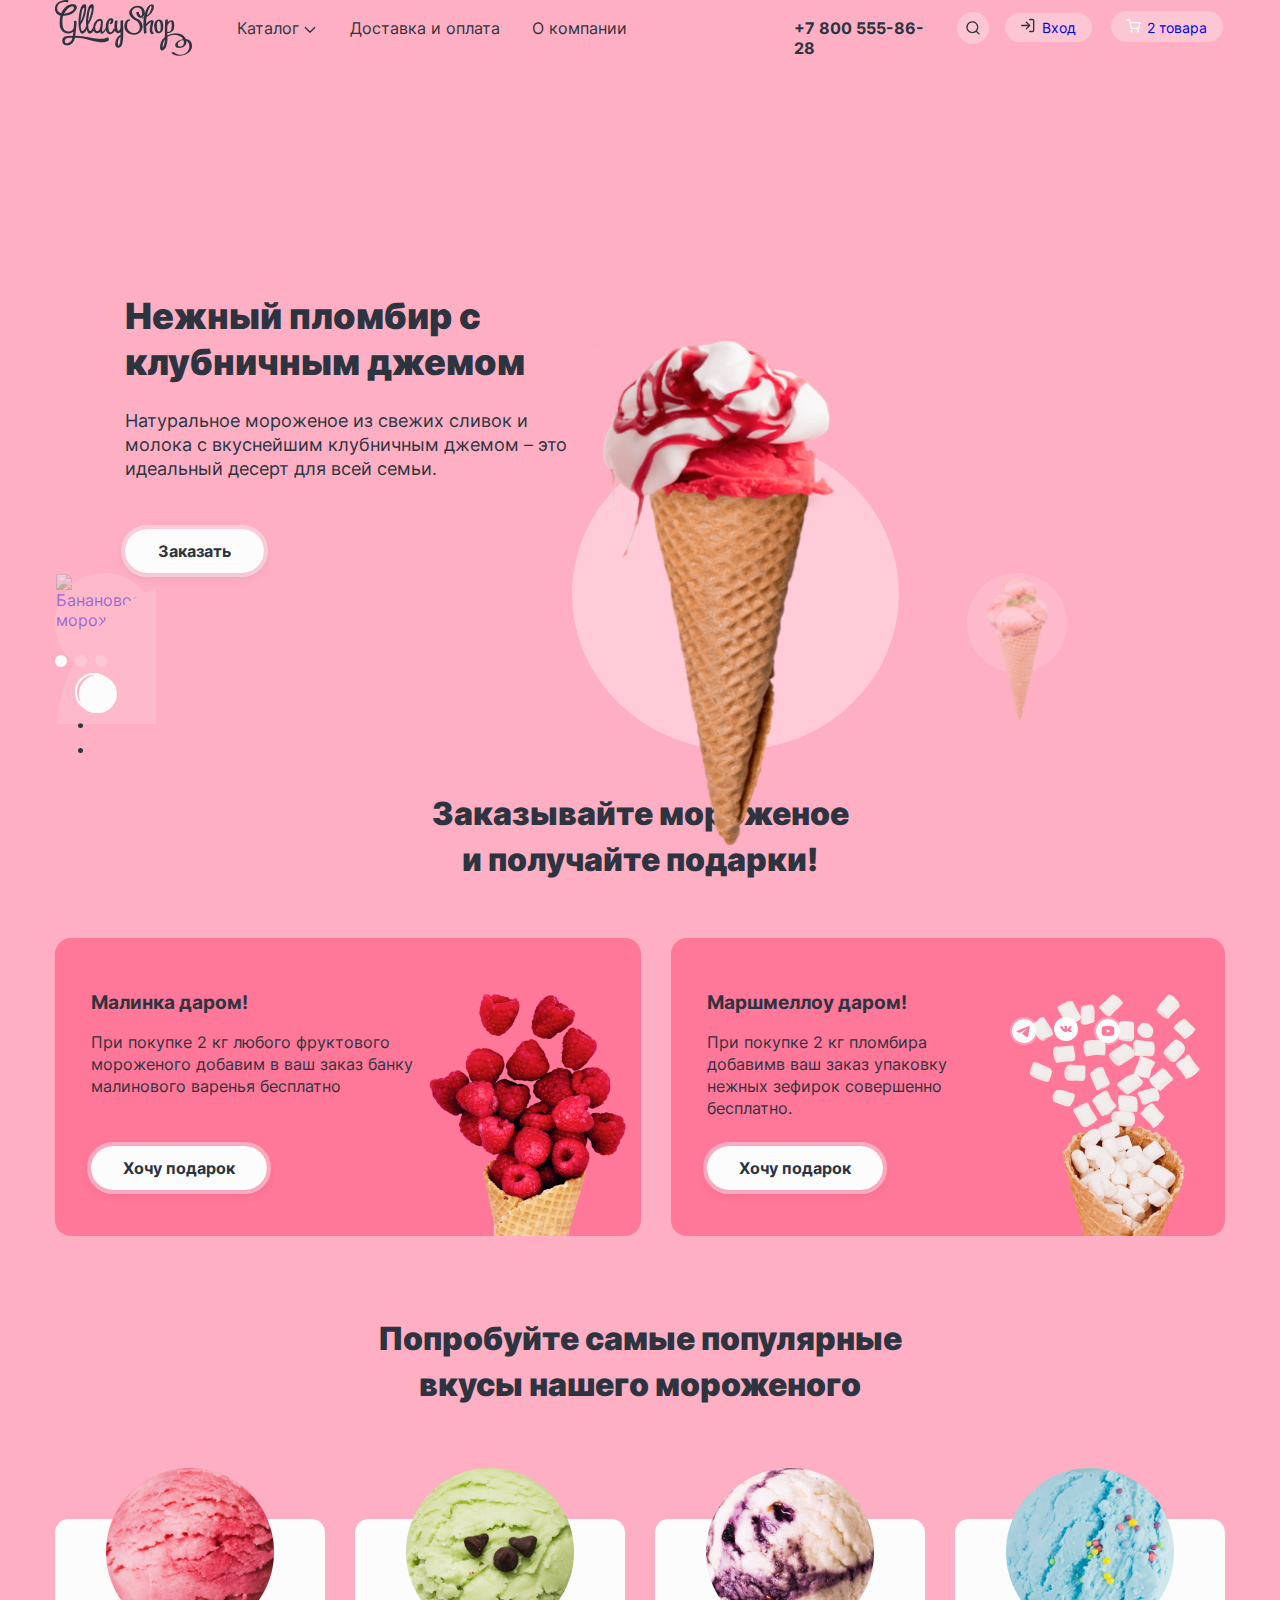
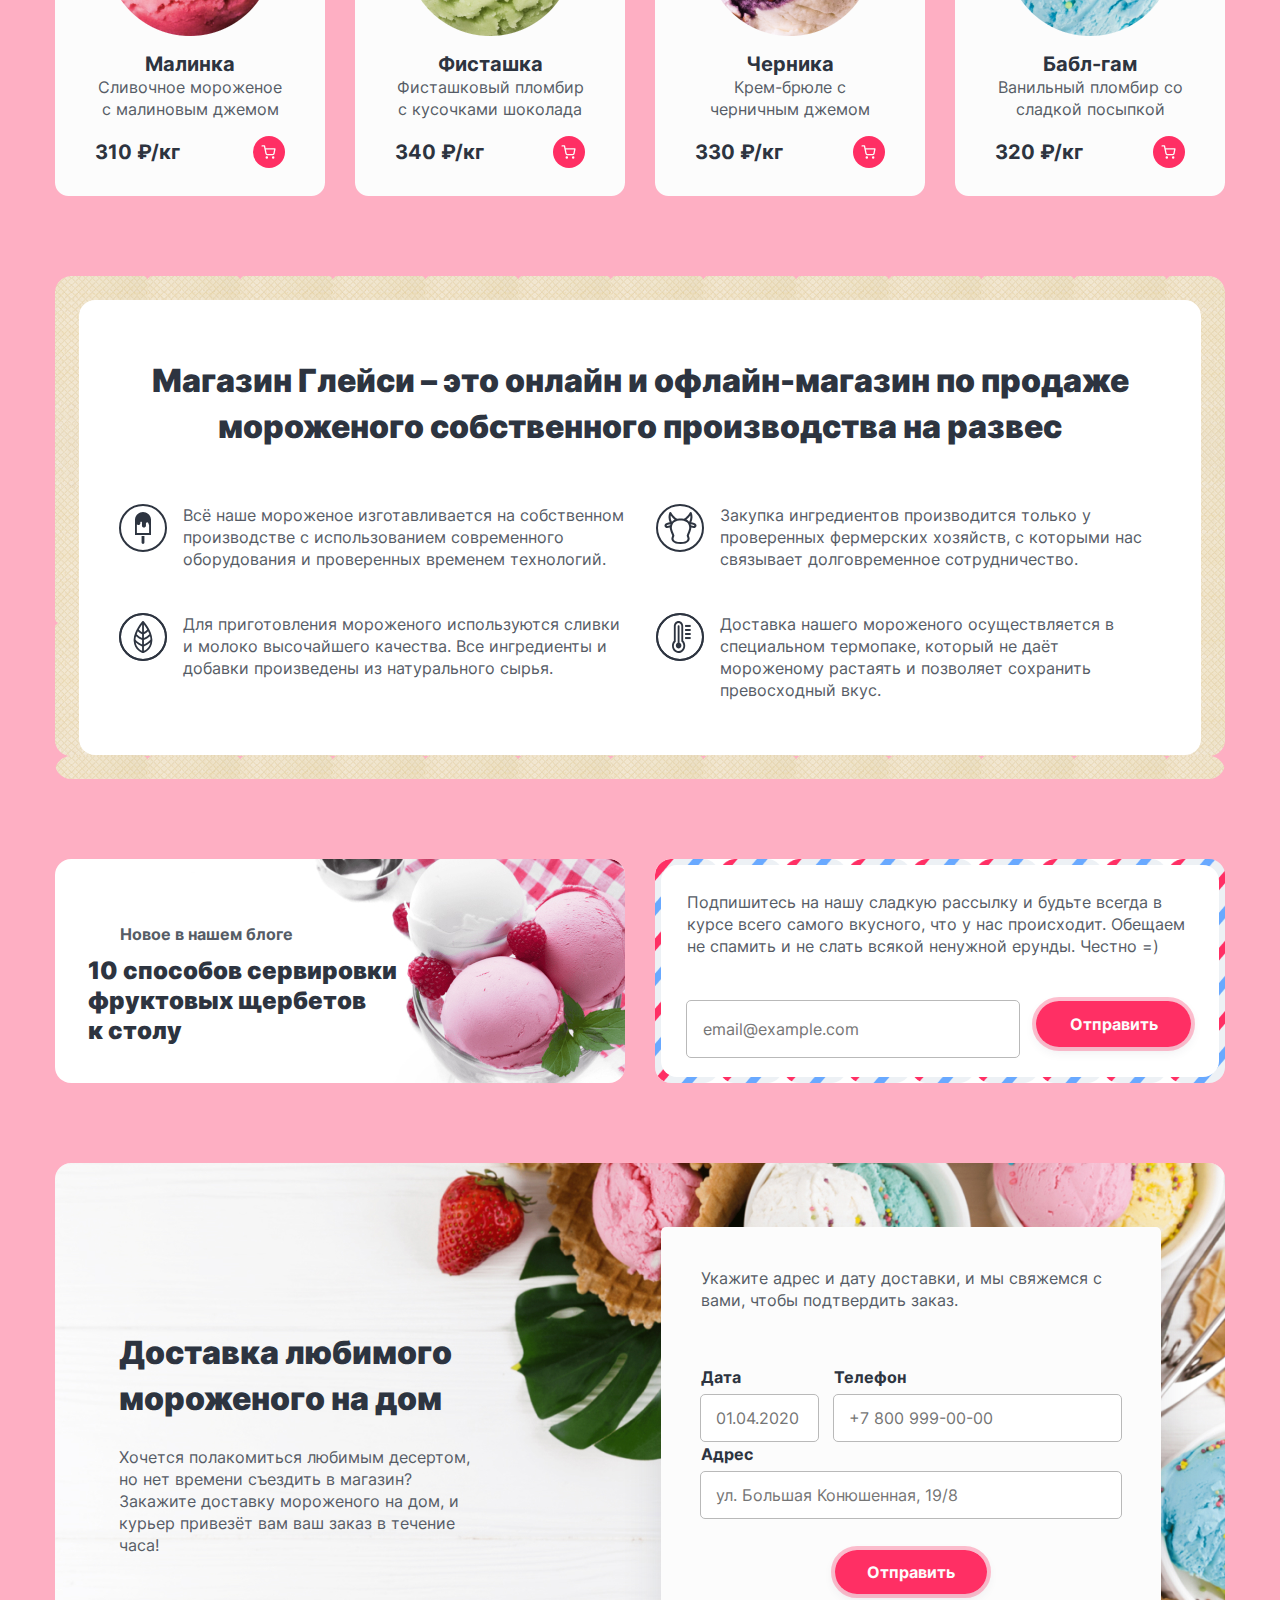
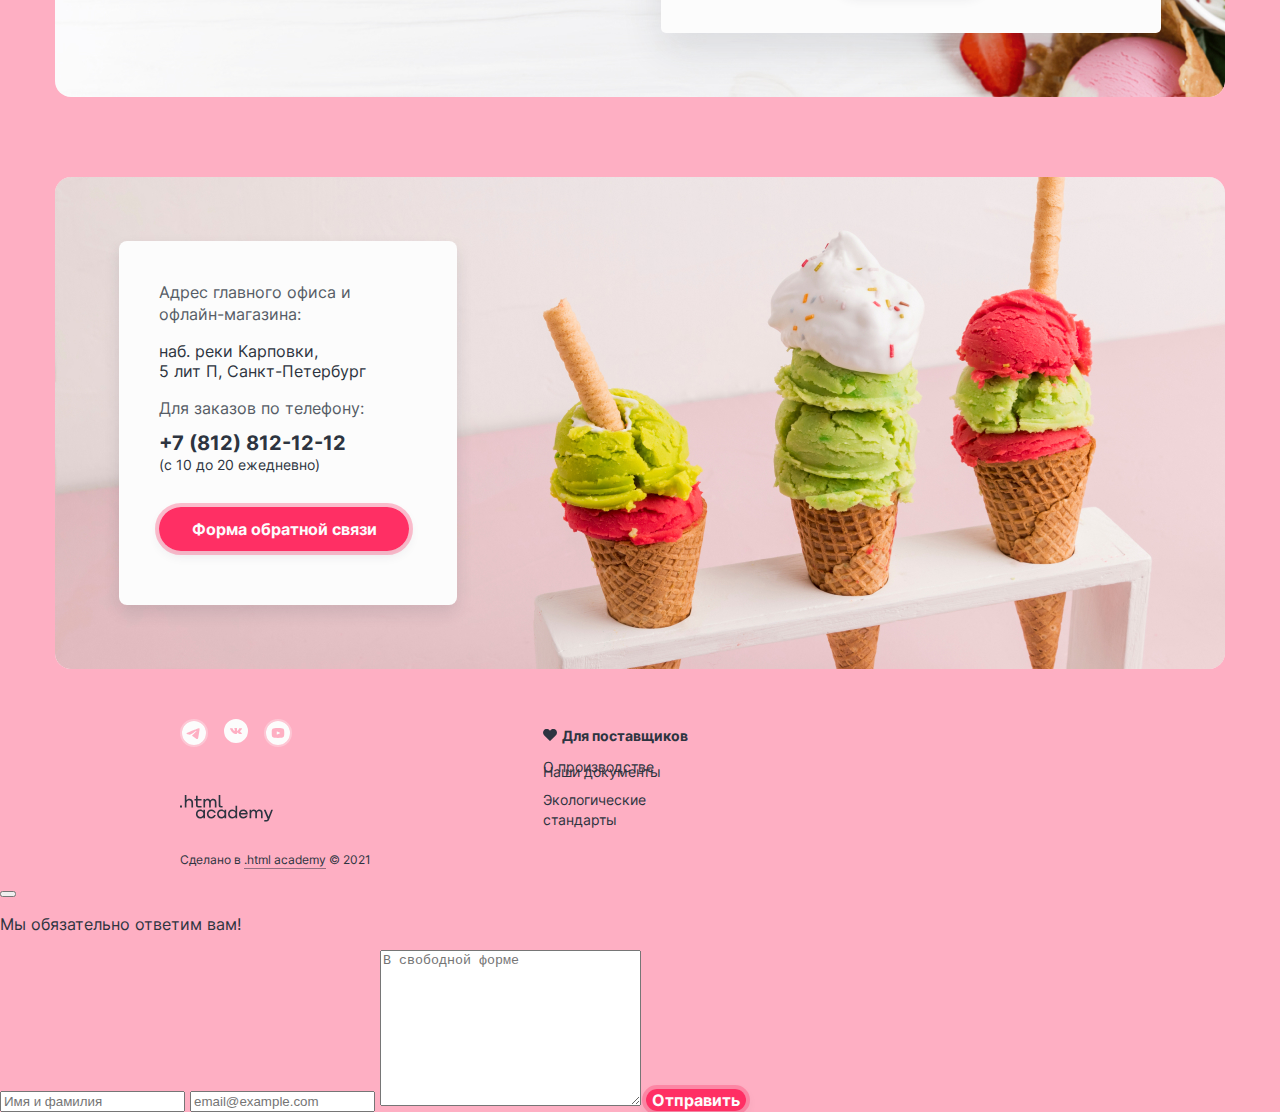
==== commit 4a9facbd: "Merge 4caed661ebf1344dae3572783038b9840f0953a0 into a4ad984404ee4388d40e46d4fcfb75727d6c1411" ====
--- a/index.html
+++ b/index.html
@@ -54,7 +54,7 @@
           <a class="phone-link" href="tel:+78005558628">+7 800 555-86-28</a>
         </div>
         <ul class="navigation-user-list">
-          <li class="navigation-user-item">
+          <li class="navigation-user-item search-popover">
             <a class="navigation-user-link navigation-search-entry" href="#">
               <svg class="header-search-icon" width="14" height="14" aria-hidden="true" focusable="false" role="img"
                 viewBox="0 0 14 14" fill="none" xmlns="http://www.w3.org/2000/svg">
@@ -186,8 +186,8 @@
               </div>
               <div class="slider-img-wrapper img-wrapper-current">
                 <a href="#" class="slider-img-link slider-img-link-current">
-                  <img class="slider-img slider-image-strawberry" src="./images/cream.jpg" width="328"
-                    height="507" alt="Клубничное мороженое.">
+                  <img class="slider-img slider-image-strawberry" src="./images/cream.svg" width="328" height="507"
+                    alt="Клубничное мороженое.">
                 </a>
               </div>
             </li>
@@ -200,25 +200,26 @@
               </div>
               <div class="slider-img-wrapper ">
                 <a href="#" class="slider-img-link">
-                  <img class="slider-img slider-image-banana" src="./images/banana.jpg" width="328" height="507"
+                  <img class="slider-img slider-image-banana" src="./images/banana.svg" width="328" height="507"
                     alt="Банановое мороженое.">
                 </a>
               </div>
             </li>
-            <li class="slider-screen-item">
-              <div class="ice-cream-desc">
+             <div class="ice-cream-desc">
+              <li class="slider-screen-item">
                 <h3 class="ice-cream-caption">Карамельный пломбир
                   с маршмеллоу</h3>
                 <p class="ice-cream-text">Необычный сладкий десерт с карамельным топпингом и кусочками зефира
                   завоюет сердца сладкоежек всех возрастов. </p>
                 <a class="slider-order-link" href="#">Заказать</a>
-              </div>
-              <div class="slider-img-wrapper">
-                <a href="#" class="slider-img-link">
-                  <img class="slider-img slider-image-caramel" src="./images/caramel.jpg" width="328" height="507"
-                    alt="Карамельное мороженое.">
-                </a>
-              </div>
+              </li>
+            </div>
+            <div class="slider-img-wrapper">
+              <a href="#" class="slider-img-link">
+                <img class="slider-img slider-image-caramel" src="./images/caramel.svg" width="328" height="507"
+                  alt="Карамельное мороженое.">
+              </a>
+            </div>
             </li>
           </ul>
         </div>
@@ -284,7 +285,50 @@
               </a>
             </li>
           </ul>
-        </div>
+          <div class="social-network social-wrapper">
+            <ul class="social-list">
+              <li class="social-item">
+                <a class="social-link" href="https://t.me/htmlacademy">
+                  <svg xmlns="http://www.w3.org/2000/svg" width="28" height="28" fill="none" viewBox="0 0 28 28">
+                    <path fill="#FCFCFC" fill-rule="evenodd"
+                      d="M26 14a12 12 0 1 1-24 0 12 12 0 0 1 24 0Zm-11.57-3.14c-1.17.48-3.5 1.49-7 3.01-.57.23-.86.45-.9.67-.04.36.42.5 1.04.7l.27.08c.6.2 1.43.44 1.86.45.39 0 .82-.16 1.3-.48 3.27-2.21 4.96-3.33 5.06-3.35.08-.02.18-.04.25.02.07.07.07.18.06.22-.05.19-1.84 1.86-2.77 2.72a28.24 28.24 0 0 0-.82.79c-.57.54-1 .96.02 1.63.5.32.89.59 1.28.85a88.77 88.77 0 0 0 1.8 1.23c.5.35.95.67 1.5.62.32-.03.66-.33.82-1.23.4-2.13 1.18-6.73 1.36-8.63.01-.16 0-.31-.02-.47a.5.5 0 0 0-.17-.33.78.78 0 0 0-.46-.14c-.46.01-1.15.25-4.48 1.64Z"
+                      clip-rule="evenodd" />
+                    <rect width="26" height="26" x="1" y="1" stroke="#FCFCFC" stroke-opacity=".3" stroke-width="2"
+                      rx="13" />
+                  </svg>
+                  <span class="visually-hidden">
+                    Телеграм
+                  </span>
+                </a>
+              </li>
+              <li class="social-item">
+                <a class="social-link" href="https://vk.com/htmlacademy">
+                  <svg xmlns="http://www.w3.org/2000/svg" width="24" height="24" fill="none" viewBox="0 0 24 24">
+                    <path fill="#FCFCFC" fill-rule="evenodd"
+                      d="M24 12a12 12 0 1 1-24 0 12 12 0 0 1 24 0Zm-11.41 2.97h-.72s-1.58.09-2.98-1.18C7.37 12.4 6.03 9.65 6.03 9.65s-.07-.18 0-.27c.1-.1.36-.1.36-.1l1.72-.01s.16.02.27.1c.1.05.15.17.15.17s.28.61.65 1.17c.71 1.08 1.05 1.32 1.29 1.2.35-.16.25-1.53.25-1.53s0-.5-.18-.71c-.14-.17-.41-.22-.53-.24-.1-.01.06-.2.26-.3.31-.13.86-.13 1.5-.13.5 0 .65.03.84.07.46.1.44.41.41 1.08l-.02.7v.18c-.01.34-.02.73.23.88.13.07.45 0 1.26-1.19.38-.56.66-1.23.66-1.23s.07-.12.16-.17c.1-.05.24-.04.24-.04h1.8s.54-.06.63.15c.1.23-.2.75-.94 1.61-.7.82-1.03 1.12-1 1.38.01.2.23.38.66.72.89.73 1.13 1.1 1.18 1.2l.01.01c.4.58-.44.62-.44.62l-1.6.02s-.34.06-.8-.2a3.94 3.94 0 0 1-.69-.6c-.33-.34-.65-.66-.91-.58-.45.12-.44.96-.44.96s0 .18-.1.28c-.1.1-.32.12-.32.12Z"
+                      clip-rule="evenodd" />
+                  </svg>
+                  <span class="visually-hidden">
+                    В Контакте
+                  </span>
+                </a>
+              </li>
+              <li class="social-item">
+                <a class="social-link" href="https://www.youtube.com/user/htmlacademyru">
+                  <svg xmlns="http://www.w3.org/2000/svg" width="28" height="28" fill="none" viewBox="0 0 28 28">
+                    <path fill="#FCFCFC"
+                      d="m16 13.8-2.8-1.32c-.25-.11-.45.01-.45.29v2.46c0 .28.2.4.45.29L16 14.2c.25-.12.25-.3 0-.42ZM14 2a12 12 0 1 0 0 24 12 12 0 0 0 0-24Zm0 16.88c-6.14 0-6.25-.56-6.25-4.88s.1-4.88 6.25-4.88c6.14 0 6.25.56 6.25 4.88s-.1 4.88-6.25 4.88Z" />
+                    <rect width="26" height="26" x="1" y="1" stroke="#FCFCFC" stroke-opacity=".3" stroke-width="2"
+                      rx="13" />
+                  </svg>
+                  <span class="visually-hidden">
+                    Youtube
+                  </span>
+                </a>
+              </li>
+            </ul>
+
+          </div>
       </section>
       <section class="discount">
         <h2 class="visually-hidden">Выгодное предложение</h2>
@@ -309,95 +353,91 @@
         <h2 class=visually-hidden>Популярные продукты</h2>
         <p class="popular-title">Попробуйте самые популярные<br> вкусы нашего мороженого
         </p>
-        <div class="products-wrapper">
-          <a href="#" class="products-item-link">
+        <div class="products-cards">
+          <div class="products-wrapper">
             <div class="products-img-wrapper">
               <img class="products-item-img" src="./images/ball-cream.png" width="168" height="168"
                 alt="Мороженое малиновое.">
             </div>
-          </a>
-          <div class="products-desc-wrapper">
-            <h3 class="products-caption">Малинка</h3>
-            <p class="products-desc">Сливочное мороженое с малиновым джемом</p>
-            <span class="products-price">310 ₽/кг</span>
-            <a class="products-cart-icon" href="#">
-              <svg class="cart-icon" width="15" height="14" viewBox="0 0 15 14" fill="none"
-                xmlns="http://www.w3.org/2000/svg" role="img" aria-label="Поместить в корзину.">
-                <path fill-rule="evenodd" clip-rule="evenodd"
-                  d="M1.167.25a.667.667 0 1 0 0 1.333h1.77l.468 2.336a.664.664 0 0 0 .011.053l.967 4.833a1.826 1.826 0 0 0 1.819 1.47h5.62a1.826 1.826 0 0 0 1.819-1.47l.001-.005.927-4.861a.667.667 0 0 0-.655-.792H4.611L4.138.786A.667.667 0 0 0 3.484.25H1.167ZM5.69 8.544 4.878 4.48h8.23l-.775 4.067a.492.492 0 0 1-.492.395H6.183a.492.492 0 0 1-.492-.397Zm-1.134 3.961a1.246 1.246 0 1 1 2.492 0 1.246 1.246 0 0 1-2.492 0Zm6.374 0a1.246 1.246 0 1 1 2.491 0 1.246 1.246 0 0 1-2.491 0Z" />
-              </svg>
-            </a>
-          </div>
-        </div>
-
-        <div class="products-wrapper">
-          <a href="#" class="products-item-link">
+            <div class="products-desc-wrapper">
+              <h3 class="products-caption">Малинка</h3>
+              <p class="products-desc">Сливочное мороженое с малиновым джемом</p>
+            </div>
+            <div class="products-price-wrapper">
+              <span class="products-price">310 ₽/кг</span>
+              <a class="products-cart-icon" href="#">
+                <svg class="cart-icon" width="15" height="14" viewBox="0 0 15 14" fill="none"
+                  xmlns="http://www.w3.org/2000/svg" role="img" aria-label="Поместить в корзину.">
+                  <path fill-rule="evenodd" clip-rule="evenodd"
+                    d="M1.167.25a.667.667 0 1 0 0 1.333h1.77l.468 2.336a.664.664 0 0 0 .011.053l.967 4.833a1.826 1.826 0 0 0 1.819 1.47h5.62a1.826 1.826 0 0 0 1.819-1.47l.001-.005.927-4.861a.667.667 0 0 0-.655-.792H4.611L4.138.786A.667.667 0 0 0 3.484.25H1.167ZM5.69 8.544 4.878 4.48h8.23l-.775 4.067a.492.492 0 0 1-.492.395H6.183a.492.492 0 0 1-.492-.397Zm-1.134 3.961a1.246 1.246 0 1 1 2.492 0 1.246 1.246 0 0 1-2.492 0Zm6.374 0a1.246 1.246 0 1 1 2.491 0 1.246 1.246 0 0 1-2.491 0Z" />
+                </svg>
+              </a>
+            </div>
+          </div>
+
+          <div class="products-wrapper">
             <div class="products-img-wrapper">
               <img class="products-item-img" src="./images/ball-pistachio.png" width="168" height="168"
                 alt="Мороженое фисташковое.">
             </div>
-          </a>
-          <div class="products-desc-wrapper">
-            <h3 class="products-caption">Фисташка</h3>
-            <p class="products-desc">Фисташковый пломбир с кусочками шоколада
-            </p>
-          </div>
-          <div class="products-price-wrapper">
-            <span class="products-price">340 ₽/кг</span>
-            <a class="products-cart-icon" href="#">
-              <svg class="cart-icon" width="15" height="14" viewBox="0 0 15 14" fill="none"
-                xmlns="http://www.w3.org/2000/svg" role="img" aria-label="Поместить в корзину.">
-                <path fill-rule="evenodd" clip-rule="evenodd"
-                  d="M1.167.25a.667.667 0 1 0 0 1.333h1.77l.468 2.336a.664.664 0 0 0 .011.053l.967 4.833a1.826 1.826 0 0 0 1.819 1.47h5.62a1.826 1.826 0 0 0 1.819-1.47l.001-.005.927-4.861a.667.667 0 0 0-.655-.792H4.611L4.138.786A.667.667 0 0 0 3.484.25H1.167ZM5.69 8.544 4.878 4.48h8.23l-.775 4.067a.492.492 0 0 1-.492.395H6.183a.492.492 0 0 1-.492-.397Zm-1.134 3.961a1.246 1.246 0 1 1 2.492 0 1.246 1.246 0 0 1-2.492 0Zm6.374 0a1.246 1.246 0 1 1 2.491 0 1.246 1.246 0 0 1-2.491 0Z" />
-              </svg>
-            </a>
-          </div>
-        </div>
-        <div class="products-wrapper">
-          <a href="#" class="products-item-link">
+            <div class="products-desc-wrapper">
+              <h3 class="products-caption">Фисташка</h3>
+              <p class="products-desc">Фисташковый пломбир с кусочками шоколада
+              </p>
+            </div>
+            <div class="products-price-wrapper">
+              <span class="products-price">340 ₽/кг</span>
+              <a class="products-cart-icon" href="#">
+                <svg class="cart-icon" width="15" height="14" viewBox="0 0 15 14" fill="none"
+                  xmlns="http://www.w3.org/2000/svg" role="img" aria-label="Поместить в корзину.">
+                  <path fill-rule="evenodd" clip-rule="evenodd"
+                    d="M1.167.25a.667.667 0 1 0 0 1.333h1.77l.468 2.336a.664.664 0 0 0 .011.053l.967 4.833a1.826 1.826 0 0 0 1.819 1.47h5.62a1.826 1.826 0 0 0 1.819-1.47l.001-.005.927-4.861a.667.667 0 0 0-.655-.792H4.611L4.138.786A.667.667 0 0 0 3.484.25H1.167ZM5.69 8.544 4.878 4.48h8.23l-.775 4.067a.492.492 0 0 1-.492.395H6.183a.492.492 0 0 1-.492-.397Zm-1.134 3.961a1.246 1.246 0 1 1 2.492 0 1.246 1.246 0 0 1-2.492 0Zm6.374 0a1.246 1.246 0 1 1 2.491 0 1.246 1.246 0 0 1-2.491 0Z" />
+                </svg>
+              </a>
+            </div>
+          </div>
+          <div class="products-wrapper">
             <div class="products-img-wrapper">
               <img src="./images/blueberries.png" width="168" height="168" alt="Черничное мороженое."
                 class="products-item-img">
             </div>
-          </a>
-          <div class="products-desc-wrapper">
-            <h3 class="products-caption">Черника</h3>
-            <p class="products-desc">Крем-брюле
-              с черничным джемом
-            </p>
-          </div>
-          <div class="products-price-wrapper">
-            <span class="products-price">330 ₽/кг</span>
-            <a class="products-cart-icon" href="#">
-              <svg class="cart-icon" width="15" height="14" viewBox="0 0 15 14" fill="none"
-                xmlns="http://www.w3.org/2000/svg" role="img" aria-label="Поместить в корзину.">
-                <path fill-rule="evenodd" clip-rule="evenodd"
-                  d="M1.167.25a.667.667 0 1 0 0 1.333h1.77l.468 2.336a.664.664 0 0 0 .011.053l.967 4.833a1.826 1.826 0 0 0 1.819 1.47h5.62a1.826 1.826 0 0 0 1.819-1.47l.001-.005.927-4.861a.667.667 0 0 0-.655-.792H4.611L4.138.786A.667.667 0 0 0 3.484.25H1.167ZM5.69 8.544 4.878 4.48h8.23l-.775 4.067a.492.492 0 0 1-.492.395H6.183a.492.492 0 0 1-.492-.397Zm-1.134 3.961a1.246 1.246 0 1 1 2.492 0 1.246 1.246 0 0 1-2.492 0Zm6.374 0a1.246 1.246 0 1 1 2.491 0 1.246 1.246 0 0 1-2.491 0Z" />
-              </svg>
-            </a>
-          </div>
-        </div>
-        <div class="products-wrapper">
-          <a href="#" class="products-item-link">
-            <div class="product-img-wrapper">
+            <div class="products-desc-wrapper">
+              <h3 class="products-caption">Черника</h3>
+              <p class="products-desc">Крем-брюле
+                с черничным джемом
+              </p>
+            </div>
+            <div class="products-price-wrapper">
+              <span class="products-price">330 ₽/кг</span>
+              <a class="products-cart-icon" href="#">
+                <svg class="cart-icon" width="15" height="14" viewBox="0 0 15 14" fill="none"
+                  xmlns="http://www.w3.org/2000/svg" role="img" aria-label="Поместить в корзину.">
+                  <path fill-rule="evenodd" clip-rule="evenodd"
+                    d="M1.167.25a.667.667 0 1 0 0 1.333h1.77l.468 2.336a.664.664 0 0 0 .011.053l.967 4.833a1.826 1.826 0 0 0 1.819 1.47h5.62a1.826 1.826 0 0 0 1.819-1.47l.001-.005.927-4.861a.667.667 0 0 0-.655-.792H4.611L4.138.786A.667.667 0 0 0 3.484.25H1.167ZM5.69 8.544 4.878 4.48h8.23l-.775 4.067a.492.492 0 0 1-.492.395H6.183a.492.492 0 0 1-.492-.397Zm-1.134 3.961a1.246 1.246 0 1 1 2.492 0 1.246 1.246 0 0 1-2.492 0Zm6.374 0a1.246 1.246 0 1 1 2.491 0 1.246 1.246 0 0 1-2.491 0Z" />
+                </svg>
+              </a>
+            </div>
+          </div>
+          <div class="products-wrapper">
+            <div class="products-img-wrapper">
               <img src="./images/babl-gam.png" alt="Мороженое со вкусом bubble-gum." width="168" height="168"
                 class="products-item-img">
             </div>
-          </a>
-          <div class="products-desc-wrapper">
-            <h3 class="products-caption">Бабл-гам</h3>
-            <p class="products-desc">Ванильный пломбир
-              со сладкой посыпкой</p>
-          </div>
-          <div class="products-price-wrapper">
-            <span class="products-price">320 ₽/кг</span>
-            <a class="products-cart-icon" href="#">
-              <svg class="cart-icon" width="15" height="14" viewBox="0 0 15 14" fill="none"
-                xmlns="http://www.w3.org/2000/svg" role="img" aria-label="Поместить в корзину.">
-                <path fill-rule="evenodd" clip-rule="evenodd"
-                  d="M1.167.25a.667.667 0 1 0 0 1.333h1.77l.468 2.336a.664.664 0 0 0 .011.053l.967 4.833a1.826 1.826 0 0 0 1.819 1.47h5.62a1.826 1.826 0 0 0 1.819-1.47l.001-.005.927-4.861a.667.667 0 0 0-.655-.792H4.611L4.138.786A.667.667 0 0 0 3.484.25H1.167ZM5.69 8.544 4.878 4.48h8.23l-.775 4.067a.492.492 0 0 1-.492.395H6.183a.492.492 0 0 1-.492-.397Zm-1.134 3.961a1.246 1.246 0 1 1 2.492 0 1.246 1.246 0 0 1-2.492 0Zm6.374 0a1.246 1.246 0 1 1 2.491 0 1.246 1.246 0 0 1-2.491 0Z" />
-              </svg>
-            </a>
+            <div class="products-desc-wrapper">
+              <h3 class="products-caption">Бабл-гам</h3>
+              <p class="products-desc">Ванильный пломбир
+                со сладкой посыпкой</p>
+            </div>
+            <div class="products-price-wrapper">
+              <span class="products-price">320 ₽/кг</span>
+              <a class="products-cart-icon" href="#">
+                <svg class="cart-icon" width="15" height="14" viewBox="0 0 15 14" fill="none"
+                  xmlns="http://www.w3.org/2000/svg" role="img" aria-label="Поместить в корзину.">
+                  <path fill-rule="evenodd" clip-rule="evenodd"
+                    d="M1.167.25a.667.667 0 1 0 0 1.333h1.77l.468 2.336a.664.664 0 0 0 .011.053l.967 4.833a1.826 1.826 0 0 0 1.819 1.47h5.62a1.826 1.826 0 0 0 1.819-1.47l.001-.005.927-4.861a.667.667 0 0 0-.655-.792H4.611L4.138.786A.667.667 0 0 0 3.484.25H1.167ZM5.69 8.544 4.878 4.48h8.23l-.775 4.067a.492.492 0 0 1-.492.395H6.183a.492.492 0 0 1-.492-.397Zm-1.134 3.961a1.246 1.246 0 1 1 2.492 0 1.246 1.246 0 0 1-2.492 0Zm6.374 0a1.246 1.246 0 1 1 2.491 0 1.246 1.246 0 0 1-2.491 0Z" />
+                </svg>
+              </a>
+            </div>
           </div>
         </div>
       </section>
@@ -448,77 +488,82 @@
           </div>
         </section>
       </div>
+
       <div class="delivery-wrap">
-        <section class="delivery">
-          <div class="delivery-desc-wrapper">
-            <h2 class="delivery-caption">Доставка любимого мороженого на дом</h2>
-            <p class="delivery-desc">Хочется полакомиться любимым десертом, но нет времени съездить в
-              магазин?
-              Закажите доставку мороженого на дом, и курьер привезёт вам ваш заказ в течение часа!
-            </p>
-          </div>
-          <div class="delivery-form-wrapper">
-            <p class="delivery-form-text">Укажите адрес и дату доставки, и мы свяжемся с вами, чтобы подтвердить
-              заказ.
-            </p>
-            <form class="delivery-form" action="https://echo.htmlacademy.ru/" method="post">
-              <p class="field-group delivery-form-date">
-                <a class="tooltip-link-date" href="#">Дата
-                  <label class="form-label form-label-date" for="delivery-date">
-                  </label>
-                  <input class="form-field input-field-state" type="text" id="delivery-date" name="delivery-date"
-                    placeholder="01.04.2020" required>
-                </a>
-              </p>
-              <p class="field-group delivery-form-phone">
-                <a class="tooltip-link-phone" href="#">Телефон
-
-                  <label class="form-tel" for="phone-info">Телефон</label>
-                  <input class="form-field input-field-state" type="text" id="phone-info" placeholder="+7 800 999-00-00"
-                    name="delivery-phone" required>
-                </a>
-              </p>
-              <p class="field-group delivery-form-address">
-                <label class="form-label form-label-address" for="address-info">
-                </label>
-                <a class="tooltip-link-adress" href="#">Адрес
-                  <input class="form-field input-field-state" type="text" id="address-info"
-                    placeholder="ул. Большая Конюшенная, 19/8" name="delivery-address" required>
-                </a>
-
-              </p>
-
-              <a class="delivery-form-button spinner-button button" href="#" type="submit">
-                <span class="to-send">Отправить</span>
-              </a>
-            </form>
-          </div>
-        </section>
+  <section class="delivery">
+    <div class="delivery-desc-wrapper">
+      <h2 class="delivery-caption">Доставка любимого мороженого на дом</h2>
+      <p class="delivery-desc">Хочется полакомиться любимым десертом, но нет времени съездить в
+        магазин?
+        Закажите доставку мороженого на дом, и курьер привезёт вам ваш заказ в течение часа!
+      </p>
+    </div>
+    <div class="delivery-form-wrapper">
+      <div class="delivery-text">
+         <p class="delivery-form-text">Укажите адрес и дату доставки, и мы свяжемся с вами, чтобы подтвердить
+          заказ.
+        </p>
+        </div>
+      <div class="field-group delivery-form">
+       <div class="delivery-form-date-tel">
+        <div class="delivery-form-date">
+          <form class="form-date" action="https://echo.htmlacademy.ru/" method="post">
+            <label class="form-label form-label-date" for="delivery-date">Дата
+              <a class="tooltip-link tooltip-link-date" href="#"></a>
+            </label>
+            <input class="form-field input-field-date" type="text" id="delivery-date" name="delivery-date"
+              placeholder="01.04.2020" required>
+          </form>
+        </div>
+        <div class="delivery-form-phone">
+          <form class="form-phone" action="https://echo.htmlacademy.ru/" method="post">
+            <label class="form-label" for="phone-info">Телефон</label>
+            <input class="form-field input-field-phone" type="text" id="phone-info" placeholder="+7 800 999-00-00"
+              name="delivery-phone" required>
+          </form>
+        </div>
       </div>
-      <section class="contacts">
-        <h2 class="visually-hidden">Контакты компании Глейси.</h2>
-        <div class="contacts-wrapper">
-          <h3 class="address-caption">Адрес главного офиса и офлайн-магазина:</h3>
-          <div class="contacts-adress">
-            <p class="address-info">
-              наб. реки Карповки, <br> 5 лит П, Санкт-Петербург
-            </p>
-            <p class="contacts-phone-text">Для заказов по телефону:</p>
-            <a class="contacts-phone" href="tel.:+78128121212">+7 (812) 812-12-12</a>
-            <p class="contacts-schedule">(с 10 до 20 ежедневно)</p>
-            <a class="feedback-link button" href="#">Форма обратной связи</a>
-          </div>
-        </div>
-      </section>
-    </main>
-  </div>
+      <div class="delivery-form-address">
+        <form class="form-address" action="https://echo.htmlacademy.ru/" method="post">
+          <label class="form-label form-label-address" for="address-info">Адрес
+            <a class="tooltip-link tooltip-link-adress" href="#"></a>
+          </label>
+          <input class="form-field input-field-adress" type="text" id="address-info"
+            placeholder="ул. Большая Конюшенная, 19/8" name="delivery-address" required>
+        </form>
+      </div>
+
+      <a class="delivery-form-button button" href="#" type="submit">
+        <span class="to-send">Отправить</span>
+      </a>
+    </div>
+  </section>
+</div>
+
+<section class="contacts">
+  <h2 class="visually-hidden">Контакты компании Глейси.</h2>
+  <div class="contacts-wrapper">
+    <h3 class="address-caption">Адрес главного офиса и офлайн-магазина:</h3>
+    <div class="contacts-adress">
+      <p class="address-info">
+        наб. реки Карповки, <br> 5 лит П, Санкт-Петербург
+      </p>
+      <p class="contacts-phone-text">Для заказов по телефону:</p>
+       <a class="contacts-phone" href="tel.:+78128121212">+7 (812) 812-12-12</a>
+       <p class="contacts-schedule">(с 10 до 20 ежедневно)</p>
+       <a class="feedback-link button" href="#">Форма обратной связи</a>
+     </div>
+   </div>
+ </section>
+ </main>
+ </div>
+
   <footer class="page-footer">
     <div class="wrapper-footer">
-      <section class="footer-info">
-        <h2 class="visually-hidden">Для поставщиков</h2>
+      <div class="social-network">
         <ul class="social-list">
           <li class="social-item">
-            <a class="button-social" href="https://t.me/htmlacademy">
+            <a class="social-link" href="https://t.me/htmlacademy">
               <svg xmlns="http://www.w3.org/2000/svg" width="28" height="28" fill="none" viewBox="0 0 28 28">
                 <path fill="#FCFCFC" fill-rule="evenodd"
                   d="M26 14a12 12 0 1 1-24 0 12 12 0 0 1 24 0Zm-11.57-3.14c-1.17.48-3.5 1.49-7 3.01-.57.23-.86.45-.9.67-.04.36.42.5 1.04.7l.27.08c.6.2 1.43.44 1.86.45.39 0 .82-.16 1.3-.48 3.27-2.21 4.96-3.33 5.06-3.35.08-.02.18-.04.25.02.07.07.07.18.06.22-.05.19-1.84 1.86-2.77 2.72a28.24 28.24 0 0 0-.82.79c-.57.54-1 .96.02 1.63.5.32.89.59 1.28.85a88.77 88.77 0 0 0 1.8 1.23c.5.35.95.67 1.5.62.32-.03.66-.33.82-1.23.4-2.13 1.18-6.73 1.36-8.63.01-.16 0-.31-.02-.47a.5.5 0 0 0-.17-.33.78.78 0 0 0-.46-.14c-.46.01-1.15.25-4.48 1.64Z"
@@ -532,7 +577,7 @@
             </a>
           </li>
           <li class="social-item">
-            <a class="button-social" href="https://vk.com/htmlacademy">
+            <a class="social-link" href="https://vk.com/htmlacademy">
               <svg xmlns="http://www.w3.org/2000/svg" width="24" height="24" fill="none" viewBox="0 0 24 24">
                 <path fill="#FCFCFC" fill-rule="evenodd"
                   d="M24 12a12 12 0 1 1-24 0 12 12 0 0 1 24 0Zm-11.41 2.97h-.72s-1.58.09-2.98-1.18C7.37 12.4 6.03 9.65 6.03 9.65s-.07-.18 0-.27c.1-.1.36-.1.36-.1l1.72-.01s.16.02.27.1c.1.05.15.17.15.17s.28.61.65 1.17c.71 1.08 1.05 1.32 1.29 1.2.35-.16.25-1.53.25-1.53s0-.5-.18-.71c-.14-.17-.41-.22-.53-.24-.1-.01.06-.2.26-.3.31-.13.86-.13 1.5-.13.5 0 .65.03.84.07.46.1.44.41.41 1.08l-.02.7v.18c-.01.34-.02.73.23.88.13.07.45 0 1.26-1.19.38-.56.66-1.23.66-1.23s.07-.12.16-.17c.1-.05.24-.04.24-.04h1.8s.54-.06.63.15c.1.23-.2.75-.94 1.61-.7.82-1.03 1.12-1 1.38.01.2.23.38.66.72.89.73 1.13 1.1 1.18 1.2l.01.01c.4.58-.44.62-.44.62l-1.6.02s-.34.06-.8-.2a3.94 3.94 0 0 1-.69-.6c-.33-.34-.65-.66-.91-.58-.45.12-.44.96-.44.96s0 .18-.1.28c-.1.1-.32.12-.32.12Z"
@@ -544,7 +589,7 @@
             </a>
           </li>
           <li class="social-item">
-            <a class="button-social" href="https://www.youtube.com/user/htmlacademyru">
+            <a class="social-link" href="https://www.youtube.com/user/htmlacademyru">
               <svg xmlns="http://www.w3.org/2000/svg" width="28" height="28" fill="none" viewBox="0 0 28 28">
                 <path fill="#FCFCFC"
                   d="m16 13.8-2.8-1.32c-.25-.11-.45.01-.45.29v2.46c0 .28.2.4.45.29L16 14.2c.25-.12.25-.3 0-.42ZM14 2a12 12 0 1 0 0 24 12 12 0 0 0 0-24Zm0 16.88c-6.14 0-6.25-.56-6.25-4.88s.1-4.88 6.25-4.88c6.14 0 6.25.56 6.25 4.88s-.1 4.88-6.25 4.88Z" />
@@ -557,96 +602,75 @@
             </a>
           </li>
         </ul>
+      </div>
+      <section class="footer-menu">
+        <h2 class="visually-hidden">Для поставщиков</h2>
+        <div class="documents">
+          <ul class="suppliers-list">
+            <li class="suppliers-item suppliers-item-info">
+              <a href="#" class="suppliers-link suppliers-link-info">
+                <span class="documents-title documents-">Для поставщиков</span>
+              </a>
+            </li>
+            <li class="suppliers-item">
+              <a href="#" class="suppliers-link">
+                <p class="content-info suppliers-content">О производстве</p>
+              </a>
+            </li>
+          </ul>
+        </div>
+        <div class="standards">
+          <ul class="about-production">
+            <li class="suppliers-item">
+              <a href="#" class="suppliers-link">
+                <p class="content-info">Наши документы</p>
+              </a>
+            </li>
+            <li class="suppliers-item">
+              <a href="#" class="suppliers-link">
+                <p class="content-info">Экологические стандарты</p>
+              </a>
+            </li>
+          </ul>
+        </div>
       </section>
+      <div class="about">
+        <a class="htmlacademy-logo-link" href="https://htmlacademy.ru/">
+          <img class="html-academy-logo" src="./images/logo_htmlacademy.svg" width="93" height="27"
+            alt="Логотип HTML-академии.">
+        </a>
+        <a class="copyright" href="https://htmlacademy.ru/">
+          Сделано в <span class="copyright-text">.html academy</span> © 2021</a>
+      </div>
     </div>
-
-    <ul class="for-suppliers-list">
-      <li class="for-suppliers-item for-suppliers-item-info">
-        <a href="#" class="for-suppliers-link for-suppliers-link-info">Для поставщиков</a>
-      </li>
-
-      <li class="for-suppliers-item">
-        <a href="#" class="for-suppliers-link">Наши документы
-        </a>
-      </li>
-      <li class="for-suppliers-item">
-        <a href="#" class="for-suppliers-link">
-          О производстве
-        </a>
-      </li>
-      <li class="for-suppliers-item">
-        <a href="#" class="for-suppliers-link">Экологические стандарты
-        </a>
-      </li>
-    </ul>
-    <div class="about">
-      <a class="htmlacademy-logo-link" href="https://htmlacademy.ru/">
-        <img class="html-academy-logo" src="./images/logo_htmlacademy.svg" width="93" height="27"
-          alt="Логотип HTML-академии.">
-      </a>
-      <a class="copyright" href="https://htmlacademy.ru/">
-        Сделано в <span class="copyright-text">.html academy</span> © 2021</a>
-    </div>
-
   </footer>
-
-  <!-- <footer class="">
-<div class=""> -->
-
-  <!-- <section class="for-suppliers">
-        <a class="info" href="#">
-          <h2 class="information">
-            <img class="info-img" src="./images/Vector-footer.svg" width="14" height="12" alt="Сердце">
-            <strong>Для поставщиков</strong>
-          </h2>
-          <ul class="info-list">
-            <li class="info-item">
-              <p class="content-info">О производстве</p>
-            </li>
-            <li class="info-item">
-              <p class="content-info">Наши документы</p>
-            </li>
-            <li class="info-item">
-              <p class="content-info">Экологические стандарты</p>
-            </li>
-          </ul>
-        </a>
-        <a href="https://htmlacademy.ru/">
-          <img class="footer-info-logo" src="./images/logo_htmlacademy.svg" width="93" height="27"
-            alt="logo_htmlacademy">
-          <p class="about-text">Сделано в <a class="htmlacademy-link" href="https://htmlacademy.ru/">.html academy ©
-              2021</a>
-          </p>
-
-      </section> -->
-
   </div>
 
-  <!--МОДАЛЬНОЕ ОКНО-->
-  <div class="modal-container modal-container-close">
-
-    <form class="modal-form" action="https://echo.htmlacademy.ru/" method="post">
-      <button class="modal-close-button" type="button">
-        <span class="visually-hidden">Кнопка закрытия формы обратной связи.</span>
-      </button>
-      <h2 class="visually-hidden">Форма обратной связи.</h2>
-      <p class="modal-form-feedback">Мы обязательно ответим вам!</p>
-      <label for="name" class="visually-hidden">Введите Ваше Имя и Фамилию.</label>
-      <input class="input-name input-field-state" type="text" name="name" id="name" placeholder="Имя и фамилия"
-        required>
-
-      <label for="email" class="visually-hidden">Введите Ваш Имейл</label>
-      <input class="email-input input-field-state" type="text" name="email" id="email" placeholder="email@example.com"
-        required>
-
-      <label class="visually-hidden" for="modal-text">Введите Ваш вопрос.</label>
-      <textarea class="modal-text input-field-state" name="modal-text" id="modal-text" cols="30" rows="10"
-        placeholder="В свободной форме" required></textarea>
-      <button class="modal-button  button" type="submit">Отправить</button>
-    </form>
-
-  </div>
-  <script src="scripts/script.js"></script>
+
+<!--МОДАЛЬНОЕ ОКНО-->
+<div class="modal-container modal-container-close">
+
+  <form class="modal-form" action="https://echo.htmlacademy.ru/" method="post">
+    <button class="modal-close-button" type="button">
+      <span class="visually-hidden">Кнопка закрытия формы обратной связи.</span>
+    </button>
+    <h2 class="visually-hidden">Форма обратной связи.</h2>
+    <p class="modal-form-feedback">Мы обязательно ответим вам!</p>
+    <label for="name" class="visually-hidden">Введите Ваше Имя и Фамилию.</label>
+    <input class="input-name input-field-state" type="text" name="name" id="name" placeholder="Имя и фамилия" required>
+
+    <label for="email" class="visually-hidden">Введите Ваш Имейл</label>
+    <input class="email-input input-field-state" type="text" name="email" id="email" placeholder="email@example.com"
+      required>
+
+    <label class="visually-hidden" for="modal-text">Введите Ваш вопрос.</label>
+    <textarea class="modal-text input-field-state" name="modal-text" id="modal-text" cols="30" rows="10"
+      placeholder="В свободной форме" required></textarea>
+    <button class="modal-button  button" type="submit">Отправить</button>
+  </form>
+
+</div>
+<script src="scripts/script.js"></script>
 </body>
 
 </html>
--- a/styles/styles.css
+++ b/styles/styles.css
@@ -34,8 +34,7 @@
 }
 
 body {
-  min-height: 100%;
-  min-width: 1366;
+  min-width: 100%;
   padding: 0;
   margin: 0;
   background-color: #FEAFC3;
@@ -63,9 +62,6 @@
 
 .page-container {
   min-height: 100vh;
-
-
-
 }
 
 .theme-1 {
@@ -81,7 +77,6 @@
 }
 
 .page-content {
-  min-height: 100vh;
     width: 1170px;
     margin: 0 auto;
     display: flex;
@@ -126,7 +121,7 @@
   padding: 0;
   margin: 0;
   list-style-type: none;
-  padding-top: 13px;
+  padding-top: 10px;
   align-items: flex-start;
 }
 
@@ -185,7 +180,6 @@
   content: "";
   display: block;
   width: calc(100% - 32px);
-  height: 1px;
   background-color: rgba(185, 185, 185, 1);
   position: absolute;
   z-index: 3;
@@ -215,7 +209,7 @@
   font-weight: 700;
   padding-top: 6px;
   padding-bottom: 4px;
-  width: 150px;
+  max-width: 150px;
 }
 
 .phone-link:hover {
@@ -230,10 +224,12 @@
   max-width: 179px;
 }
 
-
 .navigation-link-catalog {
- position: relative;
- padding-right: 38px;
+  min-width: 117px;
+  padding: 6px 38px 6px 16px;
+  display: flex;
+  flex-direction: row;
+  justify-content: space-evenly;
 }
 
 .navigation-user-link:hover,
@@ -261,22 +257,21 @@
   display: inline-block;
   width: 12px;
   height: 7px;
-  background-image: url("../images/header-arrow-down.svg");
+  background-image: url("../images/marc.svg");
   background-repeat: no-repeat;
-  background-position: center center;
-  position: absolute;
-  right: 18px;
-  top: 12px;
+  padding: 6px;
+  position: absolute;
+  top: 16px;
+  left: 95px;
+
 }
 
 .navigation-link-catalog:hover::after,
 .navigation-link-catalog:active::after {
+  content: "";
   transform: rotate(180deg);
-  background-image: url("../images/header-arrow-down-white.svg");
-}
-
-.catalog-item {
-  position: relative;
+  background-image: url("../images/marc.svg");
+
 }
 
 .catalog-item:hover>.popover-catalog,
@@ -326,6 +321,7 @@
 .navigation-user-link{
   background-color: rgba(252, 252, 252, 0.3);
   text-decoration: none;
+
 }
 
 .navigation-search-entry {
@@ -348,6 +344,12 @@
   border-radius: 30px;
 }
 
+.navigation-user-entry,
+.navigation-cart {
+  text-decoration: none;
+}
+
+
 .entry-icon {
   margin-right: 3px;
   fill: rgba(45, 52, 64, 1);
@@ -358,6 +360,7 @@
   font-size: 14px;
   text-align: center;
 }
+
 .navigation-cart {
 border-radius: 30px;
 padding: 8px 16px 6px 15px;
@@ -371,21 +374,54 @@
 
 /* footer */
 
+.page- footer {
+  max-width: 100%;
+}
+
 .wrapper-footer {
-width: 1363px;
-margin: 0 auto;
-
-}
-
-.slider-socials,
-.socials-list {
-  display: flex;
-  flex-wrap: wrap;
-  column-gap: 16px;
-  padding: 0;
-  margin: 0;
+  position: relative;
+  box-sizing: border-box;
+  min-width: 1170px;
+  margin: 0;
+  padding: 48px 180px;
+  display: flex;
+  flex-direction: row;
+  flex-wrap: wrap;
+  align-items: center;
+  justify-content: flex-start;
+
+}
+
+.social-network {
+  position: absolute;
+  display: flex;
+  flex-direction: row;
+  flex-wrap: wrap;
+  top: 50px;
+}
+
+.social-list {
+  display: flex;
+  max-width: 104px;
   list-style-type: none;
-}
+  margin: 0;
+  padding: 0;
+
+}
+
+.social-item {
+  width: 28px;
+  height: 28px;
+  margin-right: 16px;
+  align-items: center;
+}
+
+.suppliers-link {
+  text-decoration: none;
+  font-size: 14px;
+  color: inherit;
+}
+
 
 .footer-socials-link:hover::after {
  content: "";
@@ -396,78 +432,99 @@
   outline: 2px solid rgba(252, 252, 252, 0.3);
 }
 
-.footer-socials-link:focus::after {
-  background-color: rgba(45, 52, 64, 1);
+.socials-link:focus::after {
+  background-color: rgba(252, 252, 252, 1);
   outline: 2px solid rgba(45, 52, 64, 1);
 }
 
-.footer-socials-link:focus-visible {
+.socials-link:focus-visible {
   border: none;
   outline: none;
 }
 
-.footer-socials-link:active::after {
-  background-color: rgba(45, 52, 64, 0.5);
+.socials-link:active::after {
+  background-color: rgba(45, 52, 64, 1);
   outline: 2px solid rgba(252, 252, 252, 0.5);
 }
 
-.footer-socials-telegram::after {
+.social-item-telegram::after {
   background-image: url("../images/telegram-icon.svg");
   background-repeat: no-repeat;
   background-position: center center;
 }
 
-.footer-socials-vkontakte::after {
+.social-item-vkontakte::after {
   background-image: url("../images/vk-icon.svg");
   background-repeat: no-repeat;
   background-position: center center;
 }
 
-.footer-socials-youtube::after {
+.social-item-youtube::after {
   background-image: url("../images/youtube-icon.svg");
   background-repeat: no-repeat;
   background-position: center center;
 }
 
-.page-footer {
-  display: flex;
-  flex-wrap: wrap;
-  padding: 48px 0;
-  border-top: 1px solid rgba(252, 252, 252, 0.3);
-}
-
-.about {
-  width: 193px;
-  margin-left: auto;
-}
-
-.for-suppliers-list {
-  padding: 0;
-  margin: 0;
+.footer-menu {
+  width: 356px;
+  display: flex;
+  flex-direction: row;
+  flex-wrap: wrap;
+  margin-left: 363px;
+  margin-top: 0;
+  margin-right: 259px;
+
+}
+
+.suppliers-list,
+.about-production {
   list-style-type: none;
-  display: grid;
-  grid-template-columns: 150px 210px;
-}
-
-.for-suppliers-link {
-text-decoration: none;
+  margin: 0;
+  padding: 0;
+}
+
+.documents {
+  position: relative;
+  width: 178px;
+  display: flex;
+  flex-direction: column;
+  flex-wrap: wrap;
+}
+
+.documents-title {
+  max-width: 150px;
+  font-weight: 700;
   font-size: 14px;
-  color: inherit;
-  grid-column: 2/3;
-}
-
-.for-suppliers-item {
-margin-bottom: 7px;
-  display: grid;
-  grid-template-columns: 24px 1fr;
-}
-
-.for-suppliers-link-info {
-font-weight: 700;
-}
-
-.for-suppliers-item-info::before {
-  background-image: url("../images/footer-heart-icon.svg");
+  line-height: 20px;
+}
+
+.suppliers-content {
+  margin: 0;
+  position: absolute;
+  top: 40px;
+}
+
+.standards {
+  width: 178px;
+  display: flex;
+  flex-direction: column;
+  flex-wrap: wrap
+}
+.content-info {
+  margin: 0;
+  padding: 0;
+  font-size: 14px;
+  line-height: 20px;
+  display: flex;
+  flex-direction: column;
+  flex-wrap: wrap;
+}
+
+.suppliers-item {
+ margin-top: 8px;
+}
+.suppliers-item-info::before {
+  background-image: url("../images/heart-footer.svg");
   background-repeat: no-repeat;
   background-position: center center;
   align-self: center;
@@ -477,31 +534,42 @@
   height: 12px;
 }
 
+.about {
+ position: relative;
+}
+
 .htmlacademy-logo-link {
   display: block;
-
 }
 
 .copyright {
+  width: 193px;
+  position: absolute;
  display: block;
   font-size: 12px;
   line-height: 16px;
   color: inherit;
   text-decoration: none;
+  top: 22px;
 }
 
 .copyright-text {
-display: inline-block;
-border-bottom: 1px solid rgba(45, 52, 64, 0.5);
-}
-
-.htmlacademy-link {
+ display: inline-block;
+ border-bottom: 1px solid rgba(45, 52, 64, 0.5);
+}
+
+.html-academy-logo {
+  width: 93px;
+  position: absolute;
+  top: -35px;
+}
+
+.html-academy-link {
 font-size: 12px;
   line-height: 16px;
   color: inherit;
-}
-
-
+
+}
 
 .popover-search-wrapper {
  position: absolute;
@@ -619,9 +687,20 @@
 }
 
 .navigation-user-item {
+  position: relative;
  font-size: 14px;
   margin-bottom: 5px;
   max-width: 113px;
+}
+
+.popover-open {
+  position: absolute;
+  display: none;
+}
+
+.navigation-user-item:hover> .popover-personal,
+.navigation-user-item:focus-within> .entry-form {
+display: block;
 }
 
 .cart-item:hover> .navigation-cart,
@@ -700,10 +779,7 @@
   padding: 48px;
 
 }
-/* .entry-popover:focus-within > .popover-personal,
-.entry-popover:hover > .popover-personal {
-  display: block;
-} */
+
 
  .entry-button {
   position: absolute;
@@ -857,7 +933,6 @@
 }
 
 .cart-popover {
-
   width: 441px;
   background-color: #ffffff;
   padding: 49px 46px 49px 49px;
@@ -989,27 +1064,46 @@
 
 }
 
+.welcome-slider {
+  display: block;
+  min-width: 1170px;
+  min-height: 554px;
+}
+.installation {
+  display: flex;
+  flex-direction: row;
+  align-items: center;
+  justify-content: space-evenly;
+}
+
+
 .slider-wrapper {
+  position: relative;
   width: 1170px;
   display: flex;
-  flex-grow: 2;
   margin-bottom: 80px;
 }
 
+.social-wrapper {
+  position: absolute;
+  top: 113%;
+  right: 13%;
+}
+
 .slider-img-wrapper-current {
+  position: relative;
   width: 1170px;
   background-color: #FEAFC3;
   color: #2d3440;
-
 }
 
 .slider-screen-list {
-  padding: 0;
-  margin: 0;
-  display: flex;
+   padding: 0;
+   margin: 0;
+   display: flex;
     flex-direction: row;
     flex-wrap: wrap;
-  list-style-type: none;
+   list-style-type: none;
 
 }
 
@@ -1018,12 +1112,12 @@
   display: flex;
   flex-direction: row;
   flex-wrap: wrap;
-
+  align-items: center;
 }
 
 .slider-screen {
   position: absolute;
-  text-align: center;
+
 
 }
 
@@ -1056,27 +1150,35 @@
     z-index: 3;
 }
 
+.installation {
+  width: 470px;
+  align-items: center;
+  position: relative;
+  padding-left: 70px;
+  padding-top: 20px;
+}
+.cream-desc-current {
+   min-width: 429px;
+display: block;
+}
+
 .ice-cream-caption {
-   min-width: 470px;
-   padding: 0;
-   font-size: 36px;
-   line-height: 46px;
-   font-weight: 900;
-   color: rgba(45, 52, 64, 1);
-   margin-bottom: 24px;
-}
-
+  margin-top: 116px;
+  margin-bottom: 24px;
+  font-size: 36px;
+    line-height: 46px;
+    font-weight: 900;
+    color: rgba(45, 52, 64, 1);
+}
 
 .ice-cream-desc {
   width: 429px;
   display: none;
 }
 
-
 .slider-img-link:focus-visible {
   outline-offset: -1px;
 }
-
 
 .slider-img::before {
   content: "";
@@ -1088,7 +1190,6 @@
     top: 1px;
     left: 1px;
     align-items: center;
-
 }
 
 .slider-img{
@@ -1100,8 +1201,6 @@
   top: 1px;
     left: 1px;
     align-items: center;
-
-
 }
 
 .slider-screen-item-current .slider-img {
@@ -1114,9 +1213,11 @@
   display: flex;
   align-items: center;
   width: 100px;
-  position: relative;
+  position: absolute;
   z-index: 2;
   opacity: 0.4;
+
+
 }
 
 .slider-img-link::before {
@@ -1126,15 +1227,18 @@
   height: 100px;
   background-color: rgba(255, 203, 216, 1);
   border-radius: 50%;
-  position: absolute;
   z-index: -1;
+
 }
 
 /* поменять слайд, нужно поставить на <li> slider-screen-item-current*/
 /*текущий слайд ставить на ссылку slider-img-link */
 .slider-screen-item-current .slider-img-link {
+  margin-top: 20px;
+  margin-left: -10px;
   width: 367px;
   opacity: 1;
+
 }
 
 .slider-screen-item-current .ice-cream-desc {
@@ -1149,15 +1253,15 @@
 }
 
 .slider-screen-item-current .slider-img-link::before {
+  position: absolute;
   width: 327px;
   height: 312px;
   top: 100px;
-  left: 19px;
-}
-
-.ice-cream-caption {
-  position: relative;
-}
+  left: 1px;
+}
+
+
+
 .slider-buttons-wrapper {
   position: absolute;
 }
@@ -1167,16 +1271,19 @@
   /*проверить опасити*/
   width: 38px;
   height: 38px;
-  border-radius: 26px;
+  border-radius: 50%;
   background-color: #FEAFC3;
+  color: #ffffff;
   cursor: pointer;
-  justify-content: center;
   align-items: center;
   margin: 0;
   padding: 0;
-
-
-}
+  position: absolute;
+  top: 20%;
+  right: 20%;
+}
+
+
 
 .next-button {
   display: block;
@@ -1201,7 +1308,7 @@
 }
 
 .slider-button-arrow:hover {
-  background-color: rgba(252, 252, 252, 1);
+  background-color: rgba(135, 139, 146, 1);
 }
 
 .slider-button-arrow:hover svg {
@@ -1210,7 +1317,7 @@
 
 .slider-button-arrow:focus {
   border: 2px solid rgba(45, 52, 64, 1);
-  background-color: rgba(252, 252, 252, 0.3);
+  background-color: rgba(254, 199, 213, 1);
 }
 
 .slider-button-arrow:focus svg {
@@ -1218,7 +1325,7 @@
 }
 
 .slider-button-arrow:active {
-  background-color: rgba(252, 252, 252, 0.5);
+  background-color: rgba(254, 199, 213, 1);
   outline: none;
   border: none;
 }
@@ -1447,118 +1554,98 @@
 
 .popular-products {
   max-width: 1170px;
-  display: flex;
-  flex-wrap: wrap;
-  margin-bottom: 80px;
+  min-height: 480px;
   text-align: center;
   margin: 0 auto;
-}
-.products-list {
-  margin: 0;
-  padding: 0;
-  background-color: rgba(252, 252, 252, 1);
+  margin-bottom: 80px;
+
+}
+
+.popular-title {
+  max-width: 900px;
+  align-items: center;
+  font-size: 32px;
+  line-height: 46px;
+  font-weight: 900;
+  margin: 0 auto;
+  margin-bottom: 55px;
+}
+
+.products-cards {
   position: relative;
+  display: flex;
+  flex-direction: row;
+  flex-wrap: wrap;
   gap: 30px;
-  display: flex;
-  justify-content: center;
-  list-style: none;
+  top: 56px;
+
 }
 
 .products-wrapper {
   position: relative;
-  background-color: #FCFCFC;
+  background-color: rgba(252, 252, 252, 1);
   color: #2d3440;
   display: flex;
   flex-direction: column;
   flex-wrap: wrap;
   width: 270px;
-  height: 281px;
+  border-radius: 5%;
+
+}
+
+.products-img-wrapper {
+  position: absolute;
+  top: -51px;
 }
 
 .products-img-wrapper::before {
   position: absolute;
   width: 168px;
   height: 168px;
-  top: 1px;
+  margin: 0 auto;
+  border-radius: 5%;
+}
+
+.products-item-img {
+  position: absolute;
   text-align: center;
-}
-
-
-
-
- .popular-title {
-   max-width: 900px;
-    margin: 0;
-    align-items: center;
-    justify-content: center;
-    font-size: 32px;
-    line-height: 46px;
-    font-weight: 900;
-     margin-bottom: 55px;
-    }
-
-
-
-
-.products-list-item::before {
-  content: "";
-  position: absolute;
-  bottom: 0;
-  left: 0;
-  background-color: #ffffff;
-  border-radius: 8px;
-  height: calc(100% - 50px);
-  width: 100%;
-}
-
-
+  margin: 0 51px;
+}
+
+.products-desc-wrapper {
+  display: flex;
+  flex-direction: column;
+  flex-wrap: wrap;
+  margin: 133px 40px 16px;
+}
 .products-caption {
-  padding: 0;
-  margin: 0;
+  color: #2D3440;
+  margin: 0;
+  flex-wrap: wrap;
   font-size: 20px;
   line-height: 24px;
   font-weight: 700;
 }
 
-
-
-.products-item-link {
-  display: block;
-  text-decoration: none;
-  color: inherit;
+.products-desc {
+   margin: 0 auto;
+   flex-wrap: wrap;
+   position: relative;
+   font-weight: 400;
+    font-size: 16px;
+    line-height: 22px;
+   color: #565C66;
+}
+
+.products-price-wrapper {
+  max-width: 190px;
+  display: flex;
+  flex-direction: row;
+  flex-wrap: wrap;
+  justify-content: space-between;
+  align-items: center;
   text-align: center;
-  position: relative;
-  z-index: 5;
-  margin-bottom: 8px;
-}
-
-.products-desc {
-  margin: 0 auto;
-  text-align: center;
-  margin-bottom: 16px;
-  position: relative;
-  z-index: 5;
-  line-height: 22px;
-  font-weight: 400;
-  color: rgba(86, 92, 102, 1);
-  flex-grow: 1;
-}
-
-.product-img-wrapper {
-   margin: 0 auto;
-   margin-bottom: 16px;
-   width: 168px;
-    height: 168px;
-    border-radius: 50%;
-    overflow: hidden;
-}
-
-.products-desc-wrapper {
-   display: flex;
-   flex-wrap: wrap;
-   position: absolute;
-   z-index: 5;
-   margin-bottom: 5px;
+  margin: 0 40px 28px 40px;
 }
 
 .products-price {
@@ -1568,19 +1655,6 @@
    max-width: 135px;
 }
 
-.products-caption {
-   font-weight: 700;
-    font-size: 20px;
-    line-height: 24px;
-    color: #2D3440;
-}
-
-.products-desc {
-  font-weight: 400;
-    font-size: 16px;
-    line-height: 22px;
-    color: #565C66;
-}
 .production-about{
   max-width: 1170px;
   background-image: url("../images/pattern.png");
@@ -1588,6 +1662,7 @@
   padding: 24px;
   border-radius: 16px;
   margin-bottom: 80px;
+
 }
 
 .production-about-wrapper {
@@ -1598,6 +1673,7 @@
   row-gap: 43px;
   background-color: #ffffff;
   border-radius: 16px;
+
 }
 
 
@@ -1733,7 +1809,7 @@
   line-height: 20px;
 }
 
-.subscribe-input:placeholder-shown {
+.subscribe-input {
   color: rgba(185, 185, 185, 1);
 
 }
@@ -1810,7 +1886,38 @@
   color: rgba(86, 92, 102, 1);
 }
 
+.delivery-wrap {
+  box-sizing: border-box;
+  background-image: url("../images/delivery.jpg");
+  background-repeat: no-repeat;
+  width: 1170px;
+  padding: 64px;
+  border-radius: 16px;
+  background-color: rgba(45, 52, 64, 0.12);
+  margin-bottom: 80px;
+}
+
+.delivery {
+  display: flex;
+  flex-wrap: wrap;
+  flex-direction: row;
+  justify-content: space-between;
+}
+
+.delivery-desc-wrapper {
+  width: 371px;
+  display: flex;
+  flex-direction: column;
+  flex-wrap: wrap;
+  align-items: center;
+  margin-right: 150px;
+  margin-top: 103px;
+  text-align: left;
+}
+
+
 .delivery-caption {
+  min-width: 356px;
   padding: 0;
   margin: 0;
   font-size: 32px;
@@ -1820,23 +1927,93 @@
 }
 
 .delivery-desc {
+  min-width: 371px;
   padding: 0;
   margin: 0;
   color: rgba(86, 92, 102, 1);
   line-height: 22px;
   font-weight: 400;
-  width: 371px;
+}
+
+.delivery-form-wrapper {
+  position: relative;
+  width: 500px;
+  height: 406px;
+  padding: 40px;
+  display: flex;
+  background-color: rgba(252, 252, 252, 1);
+  border-radius: 5px;
+  box-shadow: 0 15px 40px rgba(45, 52, 64, 0.12);
+}
+.field-group {
+  position: absolute;
+  margin-bottom: 32px;
+  row-gap: 16px;
+  align-items: center;
+  top: 130px;
 }
 
 .delivery-text {
+ margin-bottom: 32px;
+ display: flex;
+ flex-wrap: wrap;
+ flex-direction: column;
+}
+
+.delivery-form-text {
+  max-width: 100%;
+  text-align: left;
   margin: 0;
   padding: 0;
   color: #565C66;
   line-height: 22px;
+}
+
+.delivery-form-date-tel {
+  width: 420px;
+  min-height: 67px;
+  display: flex;
+  flex-direction: row;
+  justify-content: space-between;
+  align-items: center;
+
+}
+
+.delivery-form-date {
+  max-width: 117px;
+    height: 48px;
+    border: 14px 16px;
+}
+
+.delivery-form-phone {
+  width: 287px;
+  height: 48px;
+    border: 14px 16px;
+}
+
+.delivery-form-address {
+  width: 420px;
   margin-bottom: 32px;
-}
-
-.tooltip-link,
+  margin-top: 20px;
+}
+
+.delivery-form-button {
+  display: flex;
+  justify-content: center;
+  width: 152px;
+  height: 44px;
+  background-color: #FF2F64;
+  color: #FCFCFC;
+  text-align: center;
+  text-decoration: none;
+  font-weight: 700;
+  font-size: 16px;
+  line-height: 20px;
+  align-items: center;
+  margin: 0 auto;
+  margin-top: auto;
+}
+
 .form-label {
   display: flex;
   flex-wrap: wrap;
@@ -1844,19 +2021,21 @@
   align-items: center;
   text-decoration: none;
   color: inherit;
-  position: relative;
-}
-
-.form-label {
   margin-bottom: 8px;
 }
 
-.form-label-date .tooltip-text {
+.form-date,
+.form-phone,
+.form-adress {
+  min-height: 76px;
+}
+
+.form-label-date >.tooltip-link {
   top: -7px;
   left: 66px;
 }
 
-.tooltip-link:hover .tooltip-text {
+.tooltip-link:hover .tooltip-link {
   display: inline-block;
 }
 
@@ -1884,7 +2063,6 @@
   display: block;
   width: 8px;
   height: 8px;
-  position: absolute;
   border-left: 1px solid rgba(185, 185, 185, 1);
   border-bottom: 1px solid rgba(185, 185, 185, 1);
   transform: rotate(45deg);
@@ -1906,55 +2084,6 @@
   font-family: inherit;
 }
 
-.tooltip-link:after {
-  content: "";
-  display: block;
-  width: 13px;
-  height: 13px;
-  background-image: url("../images/tultip.svg");
-  background-repeat: no-repeat;
-  background-position: center center;
-  margin-left: 6px;
-}
-
-.date-tel-wrapper {
-  display: flex;
-  justify-content: space-between;
-  margin-bottom: 20px;
-}
-.delivery {
-  box-sizing: border-box;
-   display: flex;
-   flex-wrap: wrap;
-   justify-content: space-around;
-   align-items: center;
-   margin: 0 auto;
-   background-image: url("../images/delivery.jpg");
-   background-repeat: no-repeat;
-   width: 1170px;
-   max-height: 534px;
-   padding: 64px;
-   border-radius: 16px;
-   background-color: rgba(45, 52, 64, 0.12);
-   margin-bottom: 80px;
-}
-
-.delivery-desc-wrapper {
-  display: flex;
-  flex-wrap: wrap;
-  width: 475px;
-  max-height: 185px;
-}
-
-.delivery-form-wrapper {
-  width: 500px;
-  padding: 40px;
-  text-align: center;
-  background-color: rgba(252, 252, 252, 1);
-  border-radius: 8px;
-  box-shadow: 0 15px 40px rgba(45, 52, 64, 0.12);
-}
-
 .tooltip-link,
 .form-label {
   display: flex;
@@ -1963,46 +2092,10 @@
   align-items: center;
   text-decoration: none;
   color: inherit;
-  position: relative;
 }
 
 .placeholder {
   color: #B9B9B9;
-}
-
-.delivery-form {
-  display: flex;
-  flex-wrap: wrap;
-  line-height: 22px;
-}
-
-.delivery-form-date {
-   max-width: 117px;
-   display: flex;
-    flex-wrap: wrap;
-    margin-right: 16px;
-}
-
-.delivery-form-phone {
-  max-width: 779px;
-  display: flex;
-    flex-wrap: wrap;
-}
-
-.delivery-form-address {
-   display: flex;
-   flex-wrap: wrap;
-   margin-bottom: 32px;
-}
-
-.delivery-form-button {
-  padding: 12px 12px;
-  min-width: 152px;
-  margin: 0 auto;
-  grid-column: 1/-1;
-  cursor: pointer;
-  margin-top: 11px;
-  text-decoration: none;
 }
 
 .address-caption {
@@ -2015,15 +2108,6 @@
   width: 258px;
 }
 
-.address-info {
-  margin: 0 0 24px 0;
-  padding: 0;
-  font-size: 20px;
-  line-height: 24px;
-  font-weight: 700;
-  font-style: normal;
-  width: 262px;
-}
 
 .contacts {
   position: relative;
@@ -2122,34 +2206,14 @@
 
 .catalog-item {
   position: relative;
-  font-size: 14px;
-  line-height: 20px;
-
-}
-
-.navigation-link-catalog::after {
- content: "";
- background-image: url("../images/marc.svg");
- background-repeat: no-repeat;
- background-size: 10px 6px;
- text-decoration: none;
- background-color: #FEAFC3;
- color: #2d3440;
- border: none;
- position: absolute;
- margin: 0;
-
-}
-
+
+}
 .catalog-menu-link {
   text-decoration: none;
   color: #2D3440;
   background-color: #ffffff;
-
-}
-
+}
 .catalog-title {
-
   font-weight: 900;
   font-size: 14px;
   line-height: 20px;
@@ -2303,153 +2367,45 @@
   border-color: #fff;
 }
 
-.installation-wrapper {
-  position: relative;
-  min-width: 1170px;
+.breadcrumbs-wrapper {
+  min-width: 100%;
+  display: flex;
+  flex-wrap: wrap;
+  margin-top: 32px;
+}
+
+.bread-wrapper {
+  width: 100%;
+
   display: flex;
   flex-direction: row;
-  flex-wrap: wrap;
-}
-
-  /* justify-content: center;
-  margin: 0;
-  padding: 0;
-  list-style: none;
-}
-
-.slider-image-container {
-background-image: url("../images/Подложка.svg");
-background-position: center;
-background-repeat: no-repeat;
-
-}
-
-.slider-item {
- position: relative;
-
-}
-
-
-.slider-banana-item::before {
-  content: "";
-  position: absolute;
-
-  width: 100px;
-  height: 150px;
-
-}
-
-.img-with-marshmallows-3::before {
-  content: "";
-  position: absolute;
-
-  width: 100px;
-  height: 150px;
-
-}
-
-.slider-button-item {
-  position: relative;
-  list-style: none;
-}
-
-
-.slider-list {
-  padding: 0;
-  margin: 0;
-  list-style: none;
-  display: flex;
-}
-
-.slider-item {}
-
-.slider-item--active {
-  display: flex;
-  width: 820px;
-}
-
-.slider-description {
-  display: none;
-}
-
-.slider-item--active .slider-description {
-  display: block;
-  width: 470px;
-  padding-top: 118px;
-}
-
-
-
-.slider-next {
-  width: 39px;
-    height: 39px;
-  background-image: url("../images/slider1.svg");
- background-color: rgba(255, 203, 216, 0.7);
-  color: #fff;
-  background-position: end;
-  border: none;
-  background-repeat: no-repeat;
-
-
-}
-
- .slider-button:hover {
-  background-color: #fff;
-
-}
-
-.slider-button:focus {
-  background-color: #FEAFC3;
-  color: #fff;
-  border-color: #fff;
-
-}
-
-.slider-prev {
-  display: block;
-
-  background-image: url("../images/arrow.svg");
-  background-repeat: no-repeat;
-  width: 39px;
-  height: 39px;
-  color: #fff;
-  background-color: rgba(255, 203, 216, 0.7);
-  border: none;
-  cursor: pointer;
-
-}
-
-.slider-pagination {
-  display: flex;
-  flex-wrap: wrap;
-  justify-content: center;
-  margin: 0;
-  padding: 0;
-  list-style: none;
-}
-.slider-pagination-button {
-  width: 12px;
-  height: 12px;
-  margin: 0;
-  padding: 0;
-  background-color: rgba(252, 252, 252, 1);
-  border: none;
-  border-radius: 50%;
-  cursor: pointer;
-}
-
-.slider-pagination-button:hover {
-background-color: rgba(254, 175, 195, 1);
-border-color: #fff;
-}
-
-.slider-pagination-button:focus {
-  background-color: rgba(254, 175, 195, 1);
-  border-color: rgba(252, 252, 252, 0.3);
-  outline: none;
-}
-
-.slider-pagination-button-current{
-  background-color: rgba(252, 252, 252, 1);
-  border: none;
-}
+  margin-bottom: 16px;
+}
+.breadcrumbs-title {
+  display: flex;
+  flex-wrap: wrap;
+  color: #2D3440;
+  font-weight: 900;
+  font-size: 32px;
+  line-height: 46px;
+}
+
+.breadcrumbs-list {
+  margin: 0;
+  padding: 0;
+  list-style-type: none;
+  display: flex;
+}
+
+.breadcrumbs-item {
+  flex-wrap: wrap;
+  flex-direction: row;
+  margin-right: 8px;
+}
+
+.breadcrumbs-link  {
+  color: #2d3440;
+  text-decoration: none;
+  display: flex;
+  flex-direction: row;
+}
